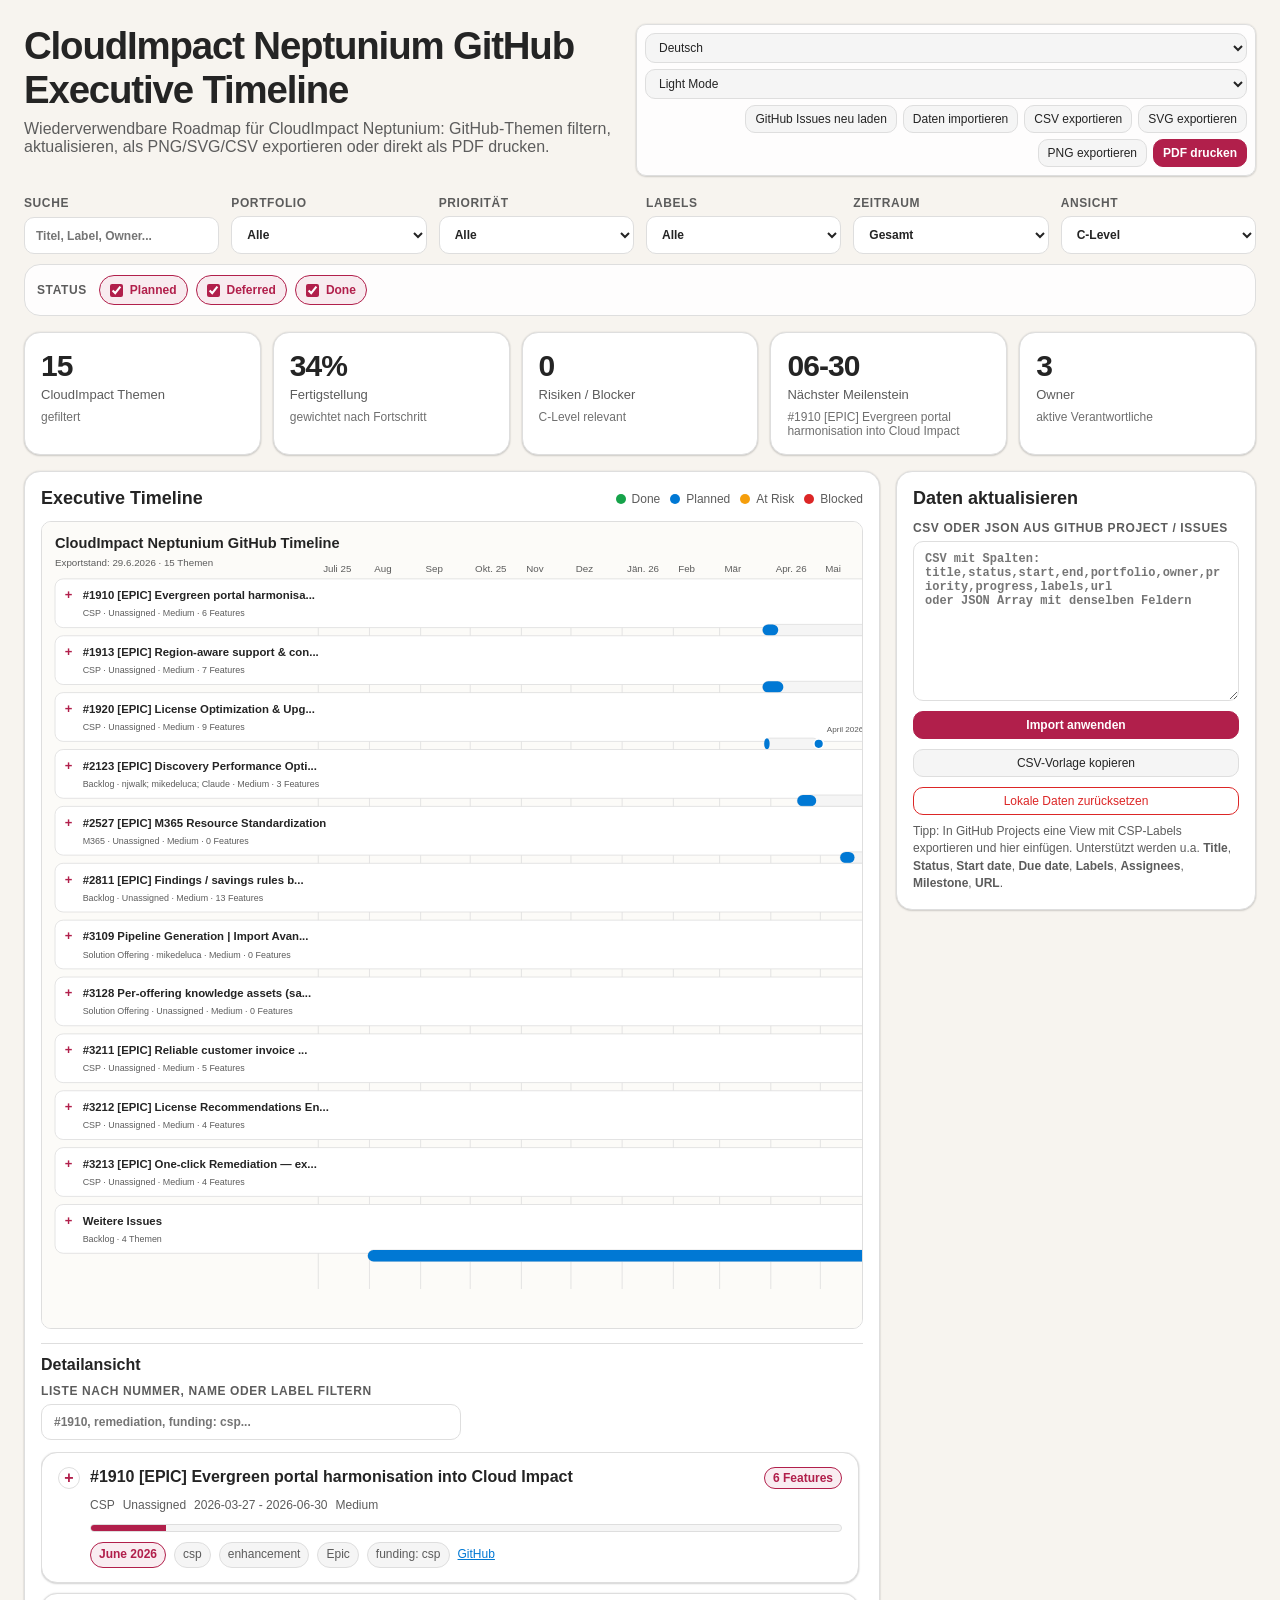
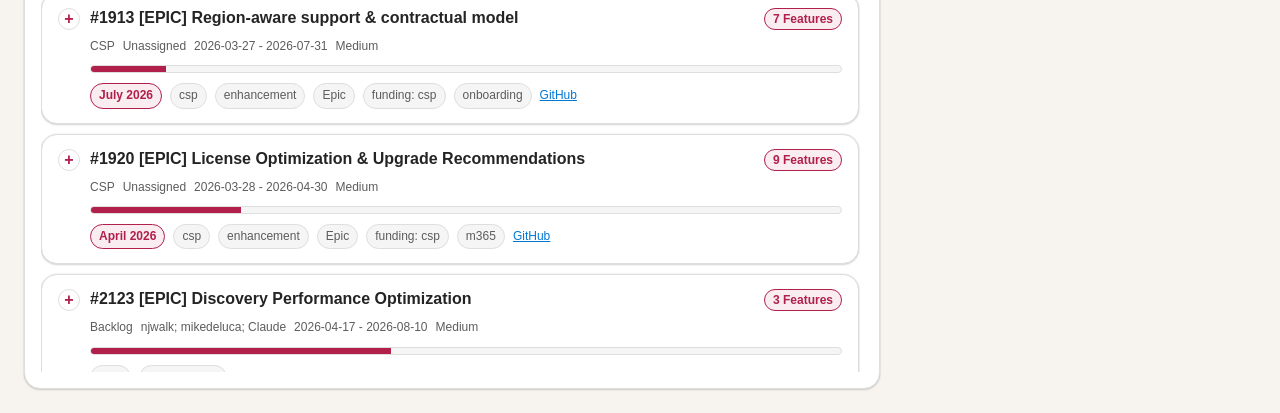
==== cloudimpact-timeline/index.html @ 5efa84ac "Publish CloudImpact timeline page Co-authored-by: Copilot <223556219+Copilot@users.noreply.github.co" ====
<!doctype html>
<html lang="de">
<head>
  <meta charset="utf-8" />
  <meta name="viewport" content="width=device-width, initial-scale=1" />
  <title>CloudImpact Neptunium GitHub Executive Timeline</title>
  <link rel="icon" href="data:," />
  <script>
    (() => {
      const param = new URLSearchParams(window.location.search).get("scoutTheme");
      const stored = localStorage.getItem("cloudimpactneptunium-github-executive-timeline-theme");
      const theme =
        param || stored || (window.matchMedia("(prefers-color-scheme: dark)").matches ? "dark" : "light");
      document.documentElement.setAttribute("data-theme", theme);
    })();
  </script>
  <style>
    :root {
      color-scheme: light;
      --cp-bg: #f7f4ef;
      --cp-bg-elevated: #fcfbf8;
      --cp-surface: #ffffff;
      --cp-surface-soft: #f5f5f5;
      --cp-border: #dedede;
      --cp-border-strong: #919191;
      --cp-text: #242424;
      --cp-text-muted: #5c5c5c;
      --cp-text-soft: #6f6f6f;
      --cp-accent: #b11f4b;
      --cp-accent-hover: #9a1a41;
      --cp-accent-soft: rgba(177, 31, 75, 0.08);
      --cp-accent-fg: #ffffff;
      --cp-success: #16a34a;
      --cp-danger: #dc2626;
      --cp-warning: #f59e0b;
      --cp-link: #0078d4;
      --cp-shadow: 0 18px 48px rgba(0, 0, 0, 0.12);
      --cp-overlay: rgba(255, 255, 255, 0.8);
      --cp-panel: rgba(255, 255, 255, 0.86);
      --cp-panel-strong: rgba(255, 255, 255, 0.96);
      --cp-sheen: rgba(255, 255, 255, 0.55);
      --cp-highlight: rgba(177, 31, 75, 0.12);
    }
    html[data-theme="dark"] {
      color-scheme: dark;
      --cp-bg: #3d3b3a;
      --cp-bg-elevated: #343231;
      --cp-surface: #292929;
      --cp-surface-soft: #2e2e2e;
      --cp-border: #474747;
      --cp-border-strong: #5f5f5f;
      --cp-text: #dedede;
      --cp-text-muted: #919191;
      --cp-text-soft: #b0b0b0;
      --cp-accent: #fd8ea1;
      --cp-accent-hover: #fb7b91;
      --cp-accent-soft: rgba(253, 142, 161, 0.14);
      --cp-accent-fg: #1a1a1a;
      --cp-success: #4ade80;
      --cp-danger: #f87171;
      --cp-warning: #fbbf24;
      --cp-link: #4da6ff;
      --cp-shadow: 0 18px 48px rgba(0, 0, 0, 0.32);
      --cp-overlay: rgba(41, 41, 41, 0.88);
      --cp-panel: rgba(41, 41, 41, 0.72);
      --cp-panel-strong: rgba(41, 41, 41, 0.96);
      --cp-sheen: rgba(255, 255, 255, 0.04);
      --cp-highlight: rgba(253, 142, 161, 0.12);
    }
    * { box-sizing: border-box; }
    body {
      margin: 0;
      background: var(--cp-bg);
      color: var(--cp-text);
      font-family: "Segoe UI", Aptos, Calibri, -apple-system, BlinkMacSystemFont, sans-serif;
    }
    button, input, select, textarea {
      font: inherit;
      color: var(--cp-text);
    }
    .app {
      max-width: 1440px;
      margin: 0 auto;
      padding: 24px;
    }
    header {
      display: grid;
      grid-template-columns: 1fr auto;
      gap: 16px;
      align-items: start;
      margin-bottom: 20px;
    }
    h1, h2, h3, p { margin-top: 0; }
    h1 {
      margin-bottom: 8px;
      font-size: clamp(28px, 3vw, 44px);
      letter-spacing: -0.03em;
    }
    .subtitle {
      margin: 0;
      color: var(--cp-text-muted);
      font-size: 16px;
      max-width: 920px;
    }
    .toolbar, .panel, .metric, .timeline-card, .drawer {
      background: var(--cp-surface);
      border: 1px solid var(--cp-border);
      border-radius: 16px;
      box-shadow: 0 0 2px rgba(0,0,0,0.12), 0 1px 2px rgba(0,0,0,0.14);
    }
    .toolbar {
      display: flex;
      flex-wrap: wrap;
      gap: 6px;
      max-width: 620px;
      padding: 8px;
      align-self: start;
      justify-content: flex-end;
      background: var(--cp-panel);
      border-radius: 0.625rem;
    }
    .button {
      border: 1px solid var(--cp-border);
      background: var(--cp-surface-soft);
      border-radius: 0.625rem;
      padding: 6px 9px;
      cursor: pointer;
      font-size: 12px;
      transition: border-color .15s ease, background .15s ease, transform .15s ease;
      white-space: nowrap;
    }
    .button:hover {
      border-color: var(--cp-border-strong);
      transform: translateY(-1px);
    }
    .button.primary {
      background: var(--cp-accent);
      border-color: var(--cp-accent);
      color: var(--cp-accent-fg);
      font-weight: 600;
    }
    .button.danger {
      color: var(--cp-danger);
      border-color: var(--cp-danger);
      background: var(--cp-surface);
    }
    .filters {
      display: grid;
      grid-template-columns: repeat(6, minmax(140px, 1fr));
      gap: 12px;
      margin-bottom: 10px;
    }
    label {
      display: grid;
      gap: 6px;
      color: var(--cp-text-muted);
      font-size: 12px;
      font-weight: 600;
      text-transform: uppercase;
      letter-spacing: .05em;
    }
    input, select, textarea {
      width: 100%;
      border: 1px solid var(--cp-border);
      background: var(--cp-surface);
      border-radius: 0.625rem;
      padding: 10px 11px;
      outline: none;
    }
    input:focus, select:focus, textarea:focus {
      border-color: var(--cp-accent);
      box-shadow: 0 0 0 3px var(--cp-accent-soft);
    }
    .status-strip {
      display: flex;
      align-items: center;
      gap: 12px;
      margin-bottom: 16px;
      border: 1px solid var(--cp-border);
      background: var(--cp-panel);
      border-radius: 16px;
      padding: 10px 12px;
    }
    .status-strip .strip-title {
      color: var(--cp-text-muted);
      font-size: 12px;
      font-weight: 700;
      letter-spacing: .05em;
      text-transform: uppercase;
      white-space: nowrap;
    }
    .multi-check {
      display: flex;
      flex-wrap: wrap;
      gap: 8px;
      align-items: center;
      min-width: 0;
    }
    .multi-check label {
      display: inline-flex;
      align-items: center;
      gap: 7px;
      margin: 0;
      padding: 7px 10px;
      border: 1px solid var(--cp-border);
      border-radius: 999px;
      background: var(--cp-surface-soft);
      color: var(--cp-text);
      font-size: 12px;
      font-weight: 700;
      letter-spacing: 0;
      text-transform: none;
      cursor: pointer;
      transition: border-color 140ms ease, background 140ms ease, color 140ms ease;
    }
    .multi-check input {
      width: auto;
      margin: 0;
      accent-color: var(--cp-accent);
    }
    .multi-check label:has(input:checked) {
      border-color: var(--cp-accent);
      background: var(--cp-accent-soft);
      color: var(--cp-accent);
    }
    .metrics {
      display: grid;
      grid-template-columns: repeat(5, 1fr);
      gap: 12px;
      margin-bottom: 16px;
    }
    .metric {
      padding: 16px;
    }
    .metric .value {
      font-size: 30px;
      font-weight: 700;
      letter-spacing: -0.03em;
    }
    .metric .label {
      color: var(--cp-text-muted);
      font-size: 13px;
      margin-top: 4px;
    }
    .metric .hint {
      color: var(--cp-text-soft);
      font-size: 12px;
      margin-top: 8px;
    }
    .content {
      display: grid;
      grid-template-columns: minmax(0, 1fr) 360px;
      gap: 16px;
      align-items: start;
    }
    .panel {
      padding: 16px;
      overflow: hidden;
    }
    .panel-title {
      display: flex;
      align-items: center;
      justify-content: space-between;
      gap: 12px;
      margin-bottom: 12px;
    }
    .panel-title h2 {
      margin: 0;
      font-size: 18px;
    }
    .legend {
      display: flex;
      flex-wrap: wrap;
      gap: 10px;
      color: var(--cp-text-muted);
      font-size: 12px;
    }
    .legend-item {
      display: inline-flex;
      align-items: center;
      gap: 6px;
    }
    .dot {
      width: 10px;
      height: 10px;
      border-radius: 999px;
      background: var(--cp-accent);
    }
    .dot.done { background: var(--cp-success); }
    .dot.risk { background: var(--cp-warning); }
    .dot.blocked { background: var(--cp-danger); }
    .dot.planned { background: var(--cp-link); }
    .timeline-wrap {
      overflow: auto;
      border: 1px solid var(--cp-border);
      border-radius: 0.625rem;
      background: var(--cp-bg-elevated);
    }
    svg {
      display: block;
      min-width: 1040px;
      width: 100%;
      height: auto;
    }
    .list {
      display: grid;
      gap: 10px;
      margin-top: 12px;
      max-height: 520px;
      overflow: auto;
      padding-right: 4px;
    }
    .detail-tools {
      display: grid;
      gap: 10px;
      margin: 14px 0 10px;
      padding-top: 12px;
      border-top: 1px solid var(--cp-border);
    }
    .detail-tools h3 {
      margin: 0;
      font-size: 16px;
    }
    .detail-filter {
      display: grid;
      gap: 6px;
      max-width: 420px;
    }
    .detail-filter span {
      color: var(--cp-text-muted);
      font-size: 12px;
      font-weight: 700;
    }
    .detail-filter input {
      width: 100%;
      border: 1px solid var(--cp-border);
      border-radius: 0.625rem;
      background: var(--cp-surface);
      padding: 10px 12px;
      outline: none;
    }
    .detail-filter input:focus {
      border-color: var(--cp-accent);
      box-shadow: 0 0 0 3px var(--cp-accent-soft);
    }
    .timeline-card {
      padding: 14px 16px;
      display: grid;
      gap: 10px;
    }
    .timeline-card.child-card {
      margin-left: 28px;
      border-left: 3px solid var(--cp-accent);
    }
    .epic-group {
      border: 1px solid var(--cp-border);
      border-radius: 16px;
      background: var(--cp-surface);
      box-shadow: 0 0 2px rgba(0,0,0,0.12), 0 1px 2px rgba(0,0,0,0.14);
      overflow: hidden;
    }
    .epic-group summary {
      cursor: pointer;
      display: grid;
      grid-template-columns: 24px minmax(0, 1fr);
      column-gap: 8px;
      row-gap: 8px;
      align-items: start;
      list-style: none;
      padding: 14px 16px;
    }
    .epic-group summary > * {
      grid-column: 2;
    }
    .epic-group summary::-webkit-details-marker {
      display: none;
    }
    .epic-group summary::before {
      content: "+";
      display: inline-flex;
      width: 20px;
      height: 20px;
      align-items: center;
      justify-content: center;
      grid-column: 1;
      grid-row: 1;
      margin: 0;
      border: 1px solid var(--cp-border);
      border-radius: 999px;
      color: var(--cp-accent);
      font-weight: 700;
      transition: transform 160ms ease;
    }
    .epic-group[open] summary::before {
      content: "-";
    }
    .epic-children {
      display: grid;
      gap: 8px;
      padding: 0 12px 12px;
    }
    .epic-group:not([open]) .epic-children {
      display: none;
    }
    .section-label {
      color: var(--cp-text-muted);
      font-size: 12px;
      font-weight: 700;
      margin: 8px 0 0;
      text-transform: uppercase;
      letter-spacing: 0.04em;
    }
    .card-top {
      display: flex;
      gap: 8px;
      align-items: start;
      justify-content: space-between;
    }
    .card-title {
      font-weight: 700;
      line-height: 1.25;
    }
    .card-meta {
      color: var(--cp-text-muted);
      font-size: 12px;
      display: flex;
      flex-wrap: wrap;
      gap: 6px 8px;
      align-items: center;
      line-height: 1.45;
    }
    .badge {
      display: inline-flex;
      align-items: center;
      gap: 6px;
      border: 1px solid var(--cp-border);
      background: var(--cp-surface-soft);
      border-radius: 999px;
      padding: 3px 8px;
      font-size: 12px;
      white-space: nowrap;
    }
    .badge.executive {
      background: var(--cp-accent-soft);
      border-color: var(--cp-accent);
      color: var(--cp-accent);
      font-weight: 700;
    }
    .badge.risk { color: var(--cp-warning); border-color: var(--cp-warning); }
    .badge.blocked { color: var(--cp-danger); border-color: var(--cp-danger); }
    .progress {
      height: 8px;
      border-radius: 999px;
      background: var(--cp-surface-soft);
      border: 1px solid var(--cp-border);
      overflow: hidden;
      margin: 2px 0;
    }
    .progress span {
      display: block;
      height: 100%;
      background: var(--cp-accent);
    }
    .drawer {
      padding: 16px;
      position: sticky;
      top: 16px;
    }
    .drawer h2 {
      font-size: 18px;
      margin-bottom: 12px;
    }
    .drawer-grid {
      display: grid;
      gap: 10px;
    }
    textarea {
      min-height: 160px;
      resize: vertical;
      font-family: Consolas, "Courier New", Courier, monospace;
      font-size: 12px;
      text-transform: none;
      letter-spacing: 0;
      color: var(--cp-text);
    }
    .help {
      color: var(--cp-text-muted);
      font-size: 12px;
      line-height: 1.45;
      margin: 8px 0 0;
    }
    .toast {
      position: fixed;
      right: 24px;
      bottom: 24px;
      background: var(--cp-panel-strong);
      border: 1px solid var(--cp-border);
      color: var(--cp-text);
      border-radius: 0.625rem;
      padding: 12px 14px;
      box-shadow: var(--cp-shadow);
      opacity: 0;
      transform: translateY(10px);
      pointer-events: none;
      transition: opacity .2s ease, transform .2s ease;
      z-index: 10;
    }
    .toast.show {
      opacity: 1;
      transform: translateY(0);
    }
    .hidden { display: none !important; }
    a { color: var(--cp-link); }
    @media (max-width: 1100px) {
      header, .content { grid-template-columns: 1fr; }
      .filters, .metrics { grid-template-columns: repeat(2, 1fr); }
      .status-strip { align-items: flex-start; flex-direction: column; }
      .drawer { position: static; }
    }
    @media print {
      body { background: var(--cp-surface); }
      .toolbar, .filters, .status-strip, .drawer, .list, .help, .toast { display: none !important; }
      .app { max-width: none; padding: 0; }
      .content { display: block; }
      .panel { border: 0; box-shadow: none; padding: 0; }
      .timeline-wrap { border: 0; overflow: visible; }
      svg { min-width: 0; }
    }
  </style>
</head>
<body>
  <main class="app">
    <header>
      <div>
        <h1>CloudImpact Neptunium GitHub Executive Timeline</h1>
        <p class="subtitle" data-i18n="subtitle">Wiederverwendbare Roadmap für alle CSP-relevanten GitHub-Themen: filtern, aktualisieren, als PNG/SVG/CSV exportieren oder direkt als PDF drucken.</p>
      </div>
      <div class="toolbar">
        <select class="button" id="language" aria-label="Language">
          <option value="de">Deutsch</option>
          <option value="en">English</option>
          <option value="fr">Français</option>
        </select>
        <select class="button" id="themeMode" aria-label="Theme">
          <option value="light" data-i18n="themeLight">Light mode</option>
          <option value="dark" data-i18n="themeDark">Dark mode</option>
        </select>
        <button class="button" id="demoBtn" data-i18n="loadDemo">Demo-Daten laden</button>
        <button class="button" id="importBtn" data-i18n="importData">Daten importieren</button>
        <button class="button" id="csvBtn" data-i18n="exportCsv">CSV exportieren</button>
        <button class="button" id="svgBtn" data-i18n="exportSvg">SVG exportieren</button>
        <button class="button" id="pngBtn" data-i18n="exportPng">PNG exportieren</button>
        <button class="button primary" id="printBtn" data-i18n="printPdf">PDF drucken</button>
      </div>
    </header>

    <section class="filters" aria-label="Filter">
      <label><span data-i18n="search">Suche</span>
        <input id="search" placeholder="Titel, Label, Owner..." data-i18n-placeholder="searchPlaceholder" />
      </label>
      <label><span data-i18n="portfolio">Portfolio</span>
        <select id="portfolio"></select>
      </label>
      <label><span data-i18n="priority">Priorität</span>
        <select id="priority"></select>
      </label>
      <label><span data-i18n="labels">Labels</span>
        <select id="labels"></select>
      </label>
      <label><span data-i18n="timeframe">Zeitraum</span>
        <select id="range">
          <option value="all" selected data-i18n="rangeAll">Gesamt</option>
          <option value="90" data-i18n="range90">Nächste 90 Tage</option>
          <option value="180" data-i18n="range180">Nächste 180 Tage</option>
          <option value="365" data-i18n="range365">Nächste 12 Monate</option>
        </select>
      </label>
      <label><span data-i18n="view">Ansicht</span>
        <select id="viewMode">
          <option value="executive" selected data-i18n="viewExecutive">C-Level</option>
          <option value="delivery">Delivery Detail</option>
        </select>
      </label>
    </section>
    <section class="status-strip" aria-label="Status">
      <div class="strip-title" data-i18n="status">Status</div>
      <div class="multi-check" id="statusOptions" aria-label="Status"></div>
    </section>

    <section class="metrics" aria-label="Kennzahlen">
      <div class="metric"><div class="value" id="mTotal">0</div><div class="label" data-i18n="metricTopics">CSP Themen</div><div class="hint" data-i18n="metricFiltered">gefiltert</div></div>
      <div class="metric"><div class="value" id="mDone">0%</div><div class="label" data-i18n="metricCompletion">Fertigstellung</div><div class="hint" data-i18n="metricWeighted">gewichtet nach Fortschritt</div></div>
      <div class="metric"><div class="value" id="mRisks">0</div><div class="label" data-i18n="metricRisks">Risiken / Blocker</div><div class="hint" data-i18n="metricExecutive">C-Level relevant</div></div>
      <div class="metric"><div class="value" id="mNext">-</div><div class="label" data-i18n="metricNext">Nächster Meilenstein</div><div class="hint" id="mNextHint">kein Datum</div></div>
      <div class="metric"><div class="value" id="mOwners">0</div><div class="label" data-i18n="metricOwners">Owner</div><div class="hint" data-i18n="metricActiveOwners">aktive Verantwortliche</div></div>
    </section>

    <section class="content">
      <div class="panel">
        <div class="panel-title">
          <h2>Executive Timeline</h2>
          <div class="legend">
            <span class="legend-item"><span class="dot done"></span><span data-i18n="legendDone">Done</span></span>
            <span class="legend-item"><span class="dot planned"></span><span data-i18n="legendPlanned">Planned</span></span>
            <span class="legend-item"><span class="dot risk"></span><span data-i18n="legendRisk">At Risk</span></span>
            <span class="legend-item"><span class="dot blocked"></span><span data-i18n="legendBlocked">Blocked</span></span>
          </div>
        </div>
        <div class="timeline-wrap">
          <svg id="timeline" role="img" aria-label="CloudImpact Neptunium GitHub Timeline"></svg>
        </div>
        <div class="detail-tools">
          <h3 data-i18n="detailedView">Detailed view</h3>
          <label class="detail-filter">
            <span data-i18n="listNumberFilter">Filter list by number, name, or label</span>
            <input id="listNumberFilter" placeholder="#1910, remediation, funding: csp..." data-i18n-placeholder="listNumberPlaceholder" />
          </label>
        </div>
        <div class="list" id="cards"></div>
      </div>

      <aside class="drawer">
        <h2 data-i18n="updateData">Daten aktualisieren</h2>
        <div class="drawer-grid">
          <label><span data-i18n="importLabel">CSV oder JSON aus GitHub Project / Issues</span>
            <textarea id="importData" spellcheck="false" placeholder="CSV mit Spalten: title,status,start,end,portfolio,owner,priority,progress,labels,url&#10;oder JSON Array mit denselben Feldern" data-i18n-placeholder="importPlaceholder"></textarea>
          </label>
          <button class="button primary" id="applyImportBtn" data-i18n="applyImport">Import anwenden</button>
          <button class="button" id="copyTemplateBtn" data-i18n="copyTemplate">CSV-Vorlage kopieren</button>
          <button class="button danger" id="resetBtn" data-i18n="resetLocal">Lokale Daten zurücksetzen</button>
        </div>
        <p class="help" data-i18n="importTip">Tipp: In GitHub Projects eine View mit CSP-Labels exportieren und hier einfügen. Unterstützt werden u.a. <strong>Title</strong>, <strong>Status</strong>, <strong>Start date</strong>, <strong>Due date</strong>, <strong>Labels</strong>, <strong>Assignees</strong>, <strong>Milestone</strong>, <strong>URL</strong>.</p>
      </aside>
    </section>
  </main>
  <div class="toast" id="toast"></div>

  <script>
    const storageKey = "cloudimpactneptunium-github-executive-timeline-v6";
    const languageKey = "cloudimpactneptunium-github-executive-timeline-language";
    const themeKey = "cloudimpactneptunium-github-executive-timeline-theme";
    const today = new Date("2026-06-30T00:00:00+02:00");
    const repoLabels = [
      { name: "App Feedback", color: "ededed", description: "" },
      { name: "bug", color: "d73a4a", description: "Something isn't working" },
      { name: "critical", color: "B60205", description: "Critical issues that block functionality" },
      { name: "csp", color: "0E8A16", description: "Cloud Solution Provider specific issues or features" },
      { name: "deferred", color: "C5DEF5", description: "Work intentionally postponed to a later milestone" },
      { name: "dependencies", color: "0366d6", description: "Pull requests that update a dependency file" },
      { name: "documentation", color: "0075ca", description: "Improvements or additions to documentation" },
      { name: "enhancement", color: "ededed", description: "" },
      { name: "Epic", color: "5319E7", description: "Large tracking issue spanning multiple sub-issues" },
      { name: "funding: core", color: "0052CC", description: "Funding bucket: Core platform engineering" },
      { name: "funding: csp", color: "D93F0B", description: "Funding bucket: CSP (Partner Center, onboarding, M365 licensing)" },
      { name: "funding: customer", color: "C2185B", description: "Funding bucket: Customer (paid Cloud Impact SKU work, e.g. savings rules)" },
      { name: "funding: evolve-ai", color: "006B75", description: "Funding bucket: Evolve AI (Ava, AI agents)" },
      { name: "funding: multi-cloud", color: "FBCA04", description: "Funding bucket: Multi-cloud (AWS/GCP)" },
      { name: "funding: solution-offering", color: "5319E7", description: "Funding bucket: Solution Offering (service offerings, Evergreen)" },
      { name: "javascript", color: "168700", description: "Pull requests that update javascript code" },
      { name: "m365", color: "0052CC", description: "Microsoft 365 related issues and rules" },
      { name: "needs-triage", color: "ededed", description: "" },
      { name: "offering", color: "5319E7", description: "Service offering catalog (service_offerings)" },
      { name: "onboarding", color: "1D76DB", description: "Customer onboarding flow (onboarding refactor)" },
      { name: "python", color: "2b67c6", description: "Pull requests that update python code" },
      { name: "Quickstart", color: "ccc887", description: "" },
      { name: "rule", color: "0E8A16", description: "Findings and savings rules" },
      { name: "Security", color: "B60205", description: "Security vulnerabilities, CVEs, and hardening work" }
    ];
    const repoLabelNames = repoLabels.map(label => label.name);
    const repoLabelSet = new Set(repoLabelNames.map(label => label.toLowerCase()));
    const demoItems = [
    {
        "number":  3256,
        "title":  "#3256 [i18n] Extract onboarding + agreement-gate + connect chrome (this-branch pre-merge subset)",
        "status":  "Planned",
        "start":  "2026-06-27",
        "end":  "2026-08-11",
        "portfolio":  "Backlog",
        "owner":  "Unassigned",
        "priority":  "Medium",
        "progress":  10,
        "labels":  "",
        "url":  "https://github.com/ava-innersource/cloudimpactneptunium/issues/3256",
        "milestone":  "",
        "parentEpics":  {

                        }
    },
    {
        "number":  3255,
        "title":  "#3255 Pre-merge security review: compliance-archive read path + consent/token subsystem",
        "status":  "Planned",
        "start":  "2026-06-27",
        "end":  "2026-08-11",
        "portfolio":  "Backlog",
        "owner":  "Unassigned",
        "priority":  "Medium",
        "progress":  10,
        "labels":  "",
        "url":  "https://github.com/ava-innersource/cloudimpactneptunium/issues/3255",
        "milestone":  "",
        "parentEpics":  {

                        }
    },
    {
        "number":  3254,
        "title":  "#3254 Marketo: create MSA company fields + fix enrichment company-matching (§7.9)",
        "status":  "Done",
        "start":  "2026-06-27",
        "end":  "2026-06-29",
        "portfolio":  "Backlog",
        "owner":  "Unassigned",
        "priority":  "Medium",
        "progress":  100,
        "labels":  "",
        "url":  "https://github.com/ava-innersource/cloudimpactneptunium/issues/3254",
        "milestone":  "",
        "parentEpics":  {

                        }
    },
    {
        "number":  3253,
        "title":  "#3253 Provision the production compliance-archive storage (per-country-group accounts + read MI)",
        "status":  "Planned",
        "start":  "2026-06-27",
        "end":  "2026-08-13",
        "portfolio":  "Backlog",
        "owner":  "Unassigned",
        "priority":  "Medium",
        "progress":  10,
        "labels":  "",
        "url":  "https://github.com/ava-innersource/cloudimpactneptunium/issues/3253",
        "milestone":  "",
        "parentEpics":  {

                        }
    },
    {
        "number":  3252,
        "title":  "#3252 [FEATURE] Monitoring and Configuring Kubernetes Discovery Pods",
        "status":  "Planned",
        "start":  "2026-06-27",
        "end":  "2026-08-11",
        "portfolio":  "Backlog",
        "owner":  "Unassigned",
        "priority":  "Medium",
        "progress":  10,
        "labels":  "needs-triage; enhancement",
        "url":  "https://github.com/ava-innersource/cloudimpactneptunium/issues/3252",
        "milestone":  "",
        "parentEpics":  {

                        }
    },
    {
        "number":  3250,
        "title":  "#3250 Pipeline Generation | Validation \u0026 Clean Up",
        "status":  "Planned",
        "start":  "2026-06-26",
        "end":  "2026-06-27",
        "portfolio":  "CSP",
        "owner":  "mikedeluca",
        "priority":  "Medium",
        "progress":  10,
        "labels":  "offering; funding: csp",
        "url":  "https://github.com/ava-innersource/cloudimpactneptunium/issues/3250",
        "milestone":  "Offer Integration",
        "parentEpics":  {

                        }
    },
    {
        "number":  3249,
        "title":  "#3249 Business Rules for Data \u0026 AI",
        "status":  "Planned",
        "start":  "2026-06-26",
        "end":  "2026-08-10",
        "portfolio":  "Backlog",
        "owner":  "mikedeluca",
        "priority":  "Medium",
        "progress":  10,
        "labels":  "",
        "url":  "https://github.com/ava-innersource/cloudimpactneptunium/issues/3249",
        "milestone":  "",
        "parentEpics":  {

                        }
    },
    {
        "number":  3248,
        "title":  "#3248 Business Rules for Azure Discovery",
        "status":  "Planned",
        "start":  "2026-06-26",
        "end":  "2026-08-10",
        "portfolio":  "Backlog",
        "owner":  "mikedeluca",
        "priority":  "Medium",
        "progress":  10,
        "labels":  "",
        "url":  "https://github.com/ava-innersource/cloudimpactneptunium/issues/3248",
        "milestone":  "",
        "parentEpics":  {

                        }
    },
    {
        "number":  3247,
        "title":  "#3247 Business Rules for MW Discovery",
        "status":  "Planned",
        "start":  "2026-06-26",
        "end":  "2026-08-10",
        "portfolio":  "Backlog",
        "owner":  "mikedeluca",
        "priority":  "Medium",
        "progress":  10,
        "labels":  "",
        "url":  "https://github.com/ava-innersource/cloudimpactneptunium/issues/3247",
        "milestone":  "",
        "parentEpics":  {

                        }
    },
    {
        "number":  3246,
        "title":  "#3246 Business Rules for Security",
        "status":  "Planned",
        "start":  "2026-06-26",
        "end":  "2026-08-10",
        "portfolio":  "Backlog",
        "owner":  "mikedeluca",
        "priority":  "Medium",
        "progress":  10,
        "labels":  "",
        "url":  "https://github.com/ava-innersource/cloudimpactneptunium/issues/3246",
        "milestone":  "",
        "parentEpics":  {

                        }
    },
    {
        "number":  3245,
        "title":  "#3245 Pipeline Generation |  Business Rules",
        "status":  "Planned",
        "start":  "2026-06-26",
        "end":  "2026-06-27",
        "portfolio":  "Solution Offering",
        "owner":  "mikedeluca",
        "priority":  "Medium",
        "progress":  10,
        "labels":  "onboarding; offering; funding: solution-offering",
        "url":  "https://github.com/ava-innersource/cloudimpactneptunium/issues/3245",
        "milestone":  "Offer Integration",
        "parentEpics":  {

                        }
    },
    {
        "number":  3243,
        "title":  "#3243 Import Data \u0026 AI",
        "status":  "Planned",
        "start":  "2026-06-26",
        "end":  "2026-08-10",
        "portfolio":  "Backlog",
        "owner":  "mikedeluca",
        "priority":  "Medium",
        "progress":  10,
        "labels":  "",
        "url":  "https://github.com/ava-innersource/cloudimpactneptunium/issues/3243",
        "milestone":  "",
        "parentEpics":  {

                        }
    },
    {
        "number":  3242,
        "title":  "#3242 Import Azure Discovery",
        "status":  "Done",
        "start":  "2026-06-26",
        "end":  "2026-06-26",
        "portfolio":  "Backlog",
        "owner":  "Unassigned",
        "priority":  "Medium",
        "progress":  100,
        "labels":  "",
        "url":  "https://github.com/ava-innersource/cloudimpactneptunium/issues/3242",
        "milestone":  "",
        "parentEpics":  {

                        }
    },
    {
        "number":  3241,
        "title":  "#3241 Import MW Discovery",
        "status":  "Done",
        "start":  "2026-06-26",
        "end":  "2026-06-26",
        "portfolio":  "Backlog",
        "owner":  "Unassigned",
        "priority":  "Medium",
        "progress":  100,
        "labels":  "",
        "url":  "https://github.com/ava-innersource/cloudimpactneptunium/issues/3241",
        "milestone":  "",
        "parentEpics":  {

                        }
    },
    {
        "number":  3240,
        "title":  "#3240 Import Security Offering",
        "status":  "Done",
        "start":  "2026-06-26",
        "end":  "2026-06-26",
        "portfolio":  "Backlog",
        "owner":  "Unassigned",
        "priority":  "Medium",
        "progress":  100,
        "labels":  "",
        "url":  "https://github.com/ava-innersource/cloudimpactneptunium/issues/3240",
        "milestone":  "",
        "parentEpics":  {

                        }
    },
    {
        "number":  3239,
        "title":  "#3239 [BUG] Thales discovery never completes: processMonthlyCosts OOMs, runs twice (orphaned activity), 6h timeout → no results — short-term mitigations",
        "status":  "Planned",
        "start":  "2026-06-26",
        "end":  "2026-08-10",
        "portfolio":  "Backlog",
        "owner":  "Unassigned",
        "priority":  "High",
        "progress":  10,
        "labels":  "bug; funding: core",
        "url":  "https://github.com/ava-innersource/cloudimpactneptunium/issues/3239",
        "milestone":  "",
        "parentEpics":  {

                        }
    },
    {
        "number":  3238,
        "title":  "#3238 Pre-login cookie consent: reuse Avanade\u0027s existing consent, only prompt if absent",
        "status":  "Planned",
        "start":  "2026-06-26",
        "end":  "2026-08-10",
        "portfolio":  "Backlog",
        "owner":  "Unassigned",
        "priority":  "Medium",
        "progress":  10,
        "labels":  "enhancement",
        "url":  "https://github.com/ava-innersource/cloudimpactneptunium/issues/3238",
        "milestone":  "",
        "parentEpics":  {

                        }
    },
    {
        "number":  3237,
        "title":  "#3237 Google connect: get the OAuth app Google-verified (customers hit \"Google hasn\u0027t verified this app\")",
        "status":  "Planned",
        "start":  "2026-06-26",
        "end":  "2026-08-10",
        "portfolio":  "Backlog",
        "owner":  "Unassigned",
        "priority":  "High",
        "progress":  10,
        "labels":  "bug",
        "url":  "https://github.com/ava-innersource/cloudimpactneptunium/issues/3237",
        "milestone":  "",
        "parentEpics":  {

                        }
    },
    {
        "number":  3236,
        "title":  "#3236 [BUG] downloadObject swallows all blob-download errors → silent $0 monthly costs, no telemetry",
        "status":  "Planned",
        "start":  "2026-06-26",
        "end":  "2026-08-10",
        "portfolio":  "Backlog",
        "owner":  "Unassigned",
        "priority":  "High",
        "progress":  10,
        "labels":  "bug; funding: core",
        "url":  "https://github.com/ava-innersource/cloudimpactneptunium/issues/3236",
        "milestone":  "",
        "parentEpics":  {

                        }
    },
    {
        "number":  3235,
        "title":  "#3235 Stabilization: move remaining all-orgs system workflows off the web pod (web-triggers-never-computes)",
        "status":  "Planned",
        "start":  "2026-06-26",
        "end":  "2026-08-10",
        "portfolio":  "Backlog",
        "owner":  "Unassigned",
        "priority":  "Medium",
        "progress":  10,
        "labels":  "enhancement",
        "url":  "https://github.com/ava-innersource/cloudimpactneptunium/issues/3235",
        "milestone":  "",
        "parentEpics":  {

                        }
    },
    {
        "number":  3234,
        "title":  "#3234 Rotate App Reg secret",
        "status":  "Planned",
        "start":  "2026-06-26",
        "end":  "2026-08-10",
        "portfolio":  "Backlog",
        "owner":  "mikedeluca",
        "priority":  "Medium",
        "progress":  10,
        "labels":  "",
        "url":  "https://github.com/ava-innersource/cloudimpactneptunium/issues/3234",
        "milestone":  "",
        "parentEpics":  {

                        }
    },
    {
        "number":  3225,
        "title":  "#3225 [FEATURE] Remediate button: confirmation, states \u0026 rollback",
        "status":  "Planned",
        "start":  "2026-06-25",
        "end":  "2026-08-09",
        "portfolio":  "CSP",
        "owner":  "Unassigned",
        "priority":  "Medium",
        "progress":  10,
        "labels":  "csp; m365; needs-triage; enhancement; funding: csp",
        "url":  "https://github.com/ava-innersource/cloudimpactneptunium/issues/3225",
        "milestone":  "",
        "parentEpics":  3213
    },
    {
        "number":  3224,
        "title":  "#3224 [FEATURE] One-click remediation execution engine (M365)",
        "status":  "Planned",
        "start":  "2026-06-25",
        "end":  "2026-08-09",
        "portfolio":  "CSP",
        "owner":  "Unassigned",
        "priority":  "Medium",
        "progress":  10,
        "labels":  "csp; m365; needs-triage; enhancement; funding: csp",
        "url":  "https://github.com/ava-innersource/cloudimpactneptunium/issues/3224",
        "milestone":  "",
        "parentEpics":  3213
    },
    {
        "number":  3223,
        "title":  "#3223 [FEATURE] Tenant write-consent for license changes, in onboarding",
        "status":  "Planned",
        "start":  "2026-06-25",
        "end":  "2026-08-09",
        "portfolio":  "CSP",
        "owner":  "Unassigned",
        "priority":  "Medium",
        "progress":  10,
        "labels":  "csp; m365; needs-triage; enhancement; funding: csp",
        "url":  "https://github.com/ava-innersource/cloudimpactneptunium/issues/3223",
        "milestone":  "",
        "parentEpics":  3213
    },
    {
        "number":  3222,
        "title":  "#3222 [FEATURE] License tier recommendations — upgrade (consolidation + funding) and downgrade (underutilization)",
        "status":  "Planned",
        "start":  "2026-06-25",
        "end":  "2026-08-13",
        "portfolio":  "CSP",
        "owner":  "Unassigned",
        "priority":  "Medium",
        "progress":  10,
        "labels":  "csp; m365; needs-triage; enhancement; funding: csp",
        "url":  "https://github.com/ava-innersource/cloudimpactneptunium/issues/3222",
        "milestone":  "",
        "parentEpics":  3212
    },
    {
        "number":  3221,
        "title":  "#3221 [FEATURE] Validated license savings coupled to a concrete remediation",
        "status":  "Planned",
        "start":  "2026-06-25",
        "end":  "2026-08-09",
        "portfolio":  "CSP",
        "owner":  "Unassigned",
        "priority":  "Medium",
        "progress":  10,
        "labels":  "csp; m365; needs-triage; enhancement; funding: csp",
        "url":  "https://github.com/ava-innersource/cloudimpactneptunium/issues/3221",
        "milestone":  "",
        "parentEpics":  3212
    },
    {
        "number":  3220,
        "title":  "#3220 [FEATURE] License savings shown at the customer\u0027s price, gated by data readiness",
        "status":  "Planned",
        "start":  "2026-06-25",
        "end":  "2026-08-13",
        "portfolio":  "CSP",
        "owner":  "Unassigned",
        "priority":  "Medium",
        "progress":  10,
        "labels":  "csp; m365; needs-triage; enhancement; funding: csp",
        "url":  "https://github.com/ava-innersource/cloudimpactneptunium/issues/3220",
        "milestone":  "",
        "parentEpics":  3212
    },
    {
        "number":  3219,
        "title":  "#3219 [FEATURE] Invoice download status — Voided badge",
        "status":  "Done",
        "start":  "2026-06-25",
        "end":  "2026-06-25",
        "portfolio":  "CSP",
        "owner":  "Unassigned",
        "priority":  "Medium",
        "progress":  100,
        "labels":  "csp; needs-triage; enhancement",
        "url":  "https://github.com/ava-innersource/cloudimpactneptunium/issues/3219",
        "milestone":  "",
        "parentEpics":  {

                        }
    },
    {
        "number":  3218,
        "title":  "#3218 [FEATURE] Invoice corrections \u0026 void status (credit notes)",
        "status":  "Planned",
        "start":  "2026-06-25",
        "end":  "2026-08-13",
        "portfolio":  "CSP",
        "owner":  "Unassigned",
        "priority":  "Medium",
        "progress":  10,
        "labels":  "csp; needs-triage; enhancement; funding: csp",
        "url":  "https://github.com/ava-innersource/cloudimpactneptunium/issues/3218",
        "milestone":  "",
        "parentEpics":  3211
    },
    {
        "number":  3217,
        "title":  "#3217 [FEATURE] Automated archival of finalized CSP billing periods",
        "status":  "Planned",
        "start":  "2026-06-25",
        "end":  "2026-08-13",
        "portfolio":  "CSP",
        "owner":  "Unassigned",
        "priority":  "Medium",
        "progress":  10,
        "labels":  "csp; needs-triage; enhancement; funding: csp",
        "url":  "https://github.com/ava-innersource/cloudimpactneptunium/issues/3217",
        "milestone":  "",
        "parentEpics":  3211
    },
    {
        "number":  3216,
        "title":  "#3216 [FEATURE] Invoice schema \u0026 data-model foundation (jurisdiction, retention, D365)",
        "status":  "Done",
        "start":  "2026-06-25",
        "end":  "2026-06-25",
        "portfolio":  "CSP",
        "owner":  "Unassigned",
        "priority":  "Medium",
        "progress":  100,
        "labels":  "csp; needs-triage; enhancement",
        "url":  "https://github.com/ava-innersource/cloudimpactneptunium/issues/3216",
        "milestone":  "",
        "parentEpics":  {

                        }
    },
    {
        "number":  3215,
        "title":  "#3215 [FEATURE] CSP invoice: show the customer\u0027s real invoice figure (customer-price overlay)",
        "status":  "Planned",
        "start":  "2026-06-25",
        "end":  "2026-08-13",
        "portfolio":  "CSP",
        "owner":  "Unassigned",
        "priority":  "Medium",
        "progress":  10,
        "labels":  "csp; needs-triage; enhancement; funding: csp",
        "url":  "https://github.com/ava-innersource/cloudimpactneptunium/issues/3215",
        "milestone":  "",
        "parentEpics":  3211
    },
    {
        "number":  3213,
        "title":  "#3213 [EPIC] One-click Remediation — execute against tenant (M365)",
        "status":  "Planned",
        "start":  "2026-06-25",
        "end":  "2026-08-09",
        "portfolio":  "CSP",
        "owner":  "Unassigned",
        "priority":  "Medium",
        "progress":  10,
        "labels":  "csp; m365; needs-triage; enhancement; Epic",
        "url":  "https://github.com/ava-innersource/cloudimpactneptunium/issues/3213",
        "milestone":  "",
        "parentEpics":  {

                        }
    },
    {
        "number":  3212,
        "title":  "#3212 [EPIC] License Recommendations Engine — quantify + validate (customer-price savings)",
        "status":  "Planned",
        "start":  "2026-06-25",
        "end":  "2026-08-13",
        "portfolio":  "CSP",
        "owner":  "Unassigned",
        "priority":  "Medium",
        "progress":  10,
        "labels":  "csp; m365; needs-triage; enhancement; Epic",
        "url":  "https://github.com/ava-innersource/cloudimpactneptunium/issues/3212",
        "milestone":  "",
        "parentEpics":  {

                        }
    },
    {
        "number":  3211,
        "title":  "#3211 [EPIC] Reliable customer invoice figure (pricing overlay)",
        "status":  "Planned",
        "start":  "2026-06-25",
        "end":  "2026-08-13",
        "portfolio":  "CSP",
        "owner":  "Unassigned",
        "priority":  "Medium",
        "progress":  10,
        "labels":  "csp; needs-triage; enhancement; Epic",
        "url":  "https://github.com/ava-innersource/cloudimpactneptunium/issues/3211",
        "milestone":  "",
        "parentEpics":  {

                        }
    },
    {
        "number":  3203,
        "title":  "#3203 [BUG] Thales Monthly Blobs Incorrectly Calculated for All Months Except May 2026",
        "status":  "Planned",
        "start":  "2026-06-24",
        "end":  "2026-08-08",
        "portfolio":  "Backlog",
        "owner":  "Unassigned",
        "priority":  "High",
        "progress":  10,
        "labels":  "bug; needs-triage; funding: core",
        "url":  "https://github.com/ava-innersource/cloudimpactneptunium/issues/3203",
        "milestone":  "",
        "parentEpics":  {

                        }
    },
    {
        "number":  3191,
        "title":  "#3191 [BUG] Findings table export limited",
        "status":  "Done",
        "start":  "2026-06-23",
        "end":  "2026-06-23",
        "portfolio":  "Backlog",
        "owner":  "GoStags92; Claude",
        "priority":  "High",
        "progress":  100,
        "labels":  "bug; needs-triage",
        "url":  "https://github.com/ava-innersource/cloudimpactneptunium/issues/3191",
        "milestone":  "",
        "parentEpics":  {

                        }
    },
    {
        "number":  3187,
        "title":  "#3187 Partner Center surface — refactor backlog (consolidate files, HTTP layer, N+1 perf) [Tiers 1-3]",
        "status":  "Planned",
        "start":  "2026-06-23",
        "end":  "2026-08-08",
        "portfolio":  "CSP",
        "owner":  "Unassigned",
        "priority":  "Medium",
        "progress":  10,
        "labels":  "funding: csp",
        "url":  "https://github.com/ava-innersource/cloudimpactneptunium/issues/3187",
        "milestone":  "",
        "parentEpics":  {

                        }
    },
    {
        "number":  3180,
        "title":  "#3180 [FEATURE] Term-change notification \u0026 evidence governance (notify + proof, per country)",
        "status":  "Planned",
        "start":  "2026-06-23",
        "end":  "2026-08-08",
        "portfolio":  "CSP",
        "owner":  "Unassigned",
        "priority":  "Medium",
        "progress":  10,
        "labels":  "csp; needs-triage; enhancement; onboarding; funding: csp",
        "url":  "https://github.com/ava-innersource/cloudimpactneptunium/issues/3180",
        "milestone":  "",
        "parentEpics":  1913
    },
    {
        "number":  3179,
        "title":  "#3179 [FEATURE] \"Data location\" — customer-facing read-only view of data + signed-contract residency",
        "status":  "Planned",
        "start":  "2026-06-23",
        "end":  "2026-08-08",
        "portfolio":  "CSP",
        "owner":  "Unassigned",
        "priority":  "Medium",
        "progress":  10,
        "labels":  "csp; needs-triage; enhancement; onboarding; funding: csp",
        "url":  "https://github.com/ava-innersource/cloudimpactneptunium/issues/3179",
        "milestone":  "",
        "parentEpics":  1913
    },
    {
        "number":  3178,
        "title":  "#3178 [FEATURE] \"Support \u0026 SLA\" — customer-facing read-only view of the two SLAs + support commitments",
        "status":  "Planned",
        "start":  "2026-06-23",
        "end":  "2026-08-08",
        "portfolio":  "CSP",
        "owner":  "Unassigned",
        "priority":  "Medium",
        "progress":  10,
        "labels":  "csp; needs-triage; enhancement; onboarding; funding: csp",
        "url":  "https://github.com/ava-innersource/cloudimpactneptunium/issues/3178",
        "milestone":  "",
        "parentEpics":  1913
    },
    {
        "number":  3177,
        "title":  "#3177 [FEATURE] \"Your agreements\" — customer-facing read-only view of accepted agreements (per country)",
        "status":  "Planned",
        "start":  "2026-06-23",
        "end":  "2026-08-08",
        "portfolio":  "CSP",
        "owner":  "Unassigned",
        "priority":  "Medium",
        "progress":  10,
        "labels":  "csp; needs-triage; enhancement; onboarding; funding: csp",
        "url":  "https://github.com/ava-innersource/cloudimpactneptunium/issues/3177",
        "milestone":  "",
        "parentEpics":  1913
    },
    {
        "number":  3175,
        "title":  "#3175 [FEATURE] Move CSP customer price out of Workspace Settings into CSP Admin customer details",
        "status":  "Planned",
        "start":  "2026-06-23",
        "end":  "2026-08-08",
        "portfolio":  "CSP",
        "owner":  "Unassigned",
        "priority":  "Medium",
        "progress":  10,
        "labels":  "funding: csp",
        "url":  "https://github.com/ava-innersource/cloudimpactneptunium/issues/3175",
        "milestone":  "",
        "parentEpics":  {

                        }
    },
    {
        "number":  3174,
        "title":  "#3174 Remove dead legacy tenants/* cluster (old Tenants page)",
        "status":  "Done",
        "start":  "2026-06-23",
        "end":  "2026-06-23",
        "portfolio":  "Backlog",
        "owner":  "Unassigned",
        "priority":  "Medium",
        "progress":  100,
        "labels":  "",
        "url":  "https://github.com/ava-innersource/cloudimpactneptunium/issues/3174",
        "milestone":  "",
        "parentEpics":  {

                        }
    },
    {
        "number":  3173,
        "title":  "#3173 [FEATURE] Refocus Unknown Meter Handling in Neptunium",
        "status":  "Planned",
        "start":  "2026-06-23",
        "end":  "2026-08-08",
        "portfolio":  "Backlog",
        "owner":  "Unassigned",
        "priority":  "Medium",
        "progress":  10,
        "labels":  "needs-triage; enhancement; funding: core",
        "url":  "https://github.com/ava-innersource/cloudimpactneptunium/issues/3173",
        "milestone":  "",
        "parentEpics":  {

                        }
    },
    {
        "number":  3172,
        "title":  "#3172 [FEATURE] System Workflow \"CSP — Stage Usage to Customer Storage\" Enhancements",
        "status":  "Planned",
        "start":  "2026-06-23",
        "end":  "2026-08-08",
        "portfolio":  "CSP",
        "owner":  "Unassigned",
        "priority":  "Medium",
        "progress":  10,
        "labels":  "needs-triage; enhancement; funding: csp",
        "url":  "https://github.com/ava-innersource/cloudimpactneptunium/issues/3172",
        "milestone":  "",
        "parentEpics":  {

                        }
    },
    {
        "number":  3167,
        "title":  "#3167 [BUG] CSP: \"Error adding user\" + pre-added user has no access until deleted and re-added",
        "status":  "Done",
        "start":  "2026-06-19",
        "end":  "2026-06-24",
        "portfolio":  "CSP",
        "owner":  "Unassigned",
        "priority":  "High",
        "progress":  100,
        "labels":  "bug; csp",
        "url":  "https://github.com/ava-innersource/cloudimpactneptunium/issues/3167",
        "milestone":  "",
        "parentEpics":  {

                        }
    },
    {
        "number":  3166,
        "title":  "#3166 [BUG] Non-admin loading CSP Admin loses org context — sidebar goes completely blank",
        "status":  "Done",
        "start":  "2026-06-19",
        "end":  "2026-06-24",
        "portfolio":  "CSP",
        "owner":  "Unassigned",
        "priority":  "High",
        "progress":  100,
        "labels":  "bug; csp",
        "url":  "https://github.com/ava-innersource/cloudimpactneptunium/issues/3166",
        "milestone":  "",
        "parentEpics":  {

                        }
    },
    {
        "number":  3165,
        "title":  "#3165 [FEATURE] Customers managed by both CMS and CSP need inherited access from two workspaces",
        "status":  "Done",
        "start":  "2026-06-19",
        "end":  "2026-06-24",
        "portfolio":  "CSP",
        "owner":  "Unassigned",
        "priority":  "Medium",
        "progress":  100,
        "labels":  "csp; enhancement",
        "url":  "https://github.com/ava-innersource/cloudimpactneptunium/issues/3165",
        "milestone":  "",
        "parentEpics":  {

                        }
    },
    {
        "number":  3164,
        "title":  "#3164 [FEATURE] CSP org linking: choose storage region (default CSP partner tenant region) or provide a customer SAS URI",
        "status":  "Planned",
        "start":  "2026-06-19",
        "end":  "2026-08-08",
        "portfolio":  "CSP",
        "owner":  "Unassigned",
        "priority":  "Medium",
        "progress":  10,
        "labels":  "csp; enhancement; onboarding; funding: csp",
        "url":  "https://github.com/ava-innersource/cloudimpactneptunium/issues/3164",
        "milestone":  "",
        "parentEpics":  {

                        }
    },
    {
        "number":  3163,
        "title":  "#3163 [BUG] CSP: Graph token blocked by customer Conditional Access on service-provider sign-ins (AADSTS50177) — ARM works; not token-scoping/consent",
        "status":  "Planned",
        "start":  "2026-06-19",
        "end":  "2026-08-08",
        "portfolio":  "CSP",
        "owner":  "Unassigned",
        "priority":  "High",
        "progress":  10,
        "labels":  "bug; csp; funding: csp",
        "url":  "https://github.com/ava-innersource/cloudimpactneptunium/issues/3163",
        "milestone":  "",
        "parentEpics":  {

                        }
    },
    {
        "number":  3162,
        "title":  "#3162 [BUG] CSP customer detail: GDAP shows only the most recent relationship, not aggregated",
        "status":  "Done",
        "start":  "2026-06-19",
        "end":  "2026-06-23",
        "portfolio":  "CSP",
        "owner":  "Unassigned",
        "priority":  "High",
        "progress":  100,
        "labels":  "bug; csp",
        "url":  "https://github.com/ava-innersource/cloudimpactneptunium/issues/3162",
        "milestone":  "",
        "parentEpics":  {

                        }
    },
    {
        "number":  3161,
        "title":  "#3161 [BUG] CSP Admin: \"+ Add customer\" throws on MSA check — no org exists or is selected yet",
        "status":  "Planned",
        "start":  "2026-06-19",
        "end":  "2026-08-08",
        "portfolio":  "CSP",
        "owner":  "Unassigned",
        "priority":  "High",
        "progress":  10,
        "labels":  "bug; csp; onboarding; funding: csp",
        "url":  "https://github.com/ava-innersource/cloudimpactneptunium/issues/3161",
        "milestone":  "",
        "parentEpics":  {

                        }
    },
    {
        "number":  3160,
        "title":  "#3160 [FEATURE] CSP Admin: \"Offboard customer\" action that tears down the CSP relationship",
        "status":  "Planned",
        "start":  "2026-06-19",
        "end":  "2026-08-08",
        "portfolio":  "CSP",
        "owner":  "Unassigned",
        "priority":  "Medium",
        "progress":  10,
        "labels":  "csp; enhancement; onboarding; funding: csp",
        "url":  "https://github.com/ava-innersource/cloudimpactneptunium/issues/3160",
        "milestone":  "",
        "parentEpics":  {

                        }
    },
    {
        "number":  3159,
        "title":  "#3159 [FEATURE] CSP Admin: hide/disable offboarded customers from the list, totals, and any linked org",
        "status":  "Done",
        "start":  "2026-06-19",
        "end":  "2026-06-24",
        "portfolio":  "CSP",
        "owner":  "Unassigned",
        "priority":  "Medium",
        "progress":  100,
        "labels":  "csp; enhancement",
        "url":  "https://github.com/ava-innersource/cloudimpactneptunium/issues/3159",
        "milestone":  "",
        "parentEpics":  {

                        }
    },
    {
        "number":  3158,
        "title":  "#3158 [BUG] CSP Admin customer list shows \"Unknown\" sub-label for every customer",
        "status":  "Done",
        "start":  "2026-06-19",
        "end":  "2026-06-23",
        "portfolio":  "CSP",
        "owner":  "Unassigned",
        "priority":  "High",
        "progress":  100,
        "labels":  "bug; csp",
        "url":  "https://github.com/ava-innersource/cloudimpactneptunium/issues/3158",
        "milestone":  "",
        "parentEpics":  {

                        }
    },
    {
        "number":  3157,
        "title":  "#3157 [FEATURE] Add multiple categories to a service offering",
        "status":  "Planned",
        "start":  "2026-06-19",
        "end":  "2026-08-10",
        "portfolio":  "Solution Offering",
        "owner":  "mikedeluca",
        "priority":  "Medium",
        "progress":  10,
        "labels":  "App Feedback; needs-triage; enhancement; offering; funding: solution-offering",
        "url":  "https://github.com/ava-innersource/cloudimpactneptunium/issues/3157",
        "milestone":  "",
        "parentEpics":  {

                        }
    },
    {
        "number":  3155,
        "title":  "#3155 [FEATURE] Graph: differentiate panel experience by SKU tier",
        "status":  "Planned",
        "start":  "2026-06-19",
        "end":  "2026-08-08",
        "portfolio":  "Backlog",
        "owner":  "Unassigned",
        "priority":  "Medium",
        "progress":  10,
        "labels":  "funding: customer",
        "url":  "https://github.com/ava-innersource/cloudimpactneptunium/issues/3155",
        "milestone":  "",
        "parentEpics":  {

                        }
    },
    {
        "number":  3154,
        "title":  "#3154 Data Fields To Be Written to the Raw CSP Billing Cost blobs",
        "status":  "Done",
        "start":  "2026-06-19",
        "end":  "2026-06-19",
        "portfolio":  "Backlog",
        "owner":  "Unassigned",
        "priority":  "Medium",
        "progress":  100,
        "labels":  "",
        "url":  "https://github.com/ava-innersource/cloudimpactneptunium/issues/3154",
        "milestone":  "",
        "parentEpics":  {

                        }
    },
    {
        "number":  3152,
        "title":  "#3152 [FEATURE] Create an option to Search Findings",
        "status":  "Planned",
        "start":  "2026-06-19",
        "end":  "2026-08-08",
        "portfolio":  "Backlog",
        "owner":  "Unassigned",
        "priority":  "Medium",
        "progress":  10,
        "labels":  "needs-triage; enhancement; funding: customer",
        "url":  "https://github.com/ava-innersource/cloudimpactneptunium/issues/3152",
        "milestone":  "",
        "parentEpics":  {

                        }
    },
    {
        "number":  3150,
        "title":  "#3150 [FEATURE] M365 geography comparison by latency + multi-geo cost implication",
        "status":  "Planned",
        "start":  "2026-06-19",
        "end":  "2026-08-08",
        "portfolio":  "Backlog",
        "owner":  "Unassigned",
        "priority":  "Medium",
        "progress":  10,
        "labels":  "needs-triage; enhancement; funding: customer",
        "url":  "https://github.com/ava-innersource/cloudimpactneptunium/issues/3150",
        "milestone":  "",
        "parentEpics":  {

                        }
    },
    {
        "number":  3149,
        "title":  "#3149 [FEATURE] Azure region comparison by cost + (distance-estimated) latency",
        "status":  "Planned",
        "start":  "2026-06-19",
        "end":  "2026-08-08",
        "portfolio":  "Backlog",
        "owner":  "Unassigned",
        "priority":  "Medium",
        "progress":  10,
        "labels":  "needs-triage; enhancement; funding: customer",
        "url":  "https://github.com/ava-innersource/cloudimpactneptunium/issues/3149",
        "milestone":  "",
        "parentEpics":  {

                        }
    },
    {
        "number":  3148,
        "title":  "#3148 [EPIC] Data-location decision support — compare Azure regions / M365 geographies by cost \u0026 latency",
        "status":  "Planned",
        "start":  "2026-06-19",
        "end":  "2026-08-08",
        "portfolio":  "Backlog",
        "owner":  "Unassigned",
        "priority":  "Medium",
        "progress":  10,
        "labels":  "needs-triage; enhancement; funding: customer",
        "url":  "https://github.com/ava-innersource/cloudimpactneptunium/issues/3148",
        "milestone":  "",
        "parentEpics":  {

                        }
    },
    {
        "number":  3147,
        "title":  "#3147 [FEATURE] Visible GDPR/DPA consent step in onboarding (EU/EEA, by billing country)",
        "status":  "Planned",
        "start":  "2026-06-19",
        "end":  "2026-08-08",
        "portfolio":  "CSP",
        "owner":  "mikedeluca",
        "priority":  "Medium",
        "progress":  10,
        "labels":  "needs-triage; enhancement; onboarding; funding: csp",
        "url":  "https://github.com/ava-innersource/cloudimpactneptunium/issues/3147",
        "milestone":  "",
        "parentEpics":  1913
    },
    {
        "number":  3128,
        "title":  "#3128 Per-offering knowledge assets (sample deliverables, learnings, estimates, sales) sourced from SharePoint/Teams",
        "status":  "Planned",
        "start":  "2026-06-17",
        "end":  "2026-08-08",
        "portfolio":  "Solution Offering",
        "owner":  "Unassigned",
        "priority":  "Medium",
        "progress":  10,
        "labels":  "enhancement; Epic; offering; funding: solution-offering",
        "url":  "https://github.com/ava-innersource/cloudimpactneptunium/issues/3128",
        "milestone":  "",
        "parentEpics":  {

                        }
    },
    {
        "number":  3119,
        "title":  "#3119 [FEATURE] Cloud Comparison — capacity \u0026 spec dimensions (eviction rate, constrained regions, cost-per-core)",
        "status":  "Done",
        "start":  "2026-06-17",
        "end":  "2026-06-17",
        "portfolio":  "Backlog",
        "owner":  "Unassigned",
        "priority":  "Medium",
        "progress":  100,
        "labels":  "enhancement",
        "url":  "https://github.com/ava-innersource/cloudimpactneptunium/issues/3119",
        "milestone":  "",
        "parentEpics":  {

                        }
    },
    {
        "number":  3109,
        "title":  "#3109 Pipeline Generation | Import Avanade Microsoft Showcase offerings into service_offerings (Security pilot done → scale to all)",
        "status":  "Planned",
        "start":  "2026-06-17",
        "end":  "2026-06-26",
        "portfolio":  "Solution Offering",
        "owner":  "mikedeluca",
        "priority":  "Medium",
        "progress":  10,
        "labels":  "enhancement; Epic; offering; funding: solution-offering",
        "url":  "https://github.com/ava-innersource/cloudimpactneptunium/issues/3109",
        "milestone":  "Offer Integration",
        "parentEpics":  {

                        }
    },
    {
        "number":  3098,
        "title":  "#3098 [FEATURE] Specs for Saving Org-specific Raw Data Blobs from CSP Partner Center",
        "status":  "Done",
        "start":  "2026-06-17",
        "end":  "2026-06-17",
        "portfolio":  "Backlog",
        "owner":  "mikedeluca",
        "priority":  "Medium",
        "progress":  100,
        "labels":  "needs-triage; enhancement",
        "url":  "https://github.com/ava-innersource/cloudimpactneptunium/issues/3098",
        "milestone":  "",
        "parentEpics":  {

                        }
    },
    {
        "number":  3091,
        "title":  "#3091 [BUG] When moving from Credential creation window fields clear and are not saved",
        "status":  "Done",
        "start":  "2026-06-16",
        "end":  "2026-06-17",
        "portfolio":  "Backlog",
        "owner":  "Unassigned",
        "priority":  "High",
        "progress":  100,
        "labels":  "bug; needs-triage",
        "url":  "https://github.com/ava-innersource/cloudimpactneptunium/issues/3091",
        "milestone":  "",
        "parentEpics":  {

                        }
    },
    {
        "number":  3089,
        "title":  "#3089 [FEATURE] Integrated Onboarding ",
        "status":  "Planned",
        "start":  "2026-06-16",
        "end":  "2026-08-08",
        "portfolio":  "CSP",
        "owner":  "mikedeluca",
        "priority":  "Medium",
        "progress":  10,
        "labels":  "needs-triage; enhancement; onboarding; funding: csp",
        "url":  "https://github.com/ava-innersource/cloudimpactneptunium/issues/3089",
        "milestone":  "",
        "parentEpics":  [
                            3213,
                            1913
                        ]
    },
    {
        "number":  3083,
        "title":  "#3083 [BUG] Cannot create new template",
        "status":  "Done",
        "start":  "2026-06-15",
        "end":  "2026-06-17",
        "portfolio":  "Backlog",
        "owner":  "Unassigned",
        "priority":  "High",
        "progress":  100,
        "labels":  "bug; needs-triage",
        "url":  "https://github.com/ava-innersource/cloudimpactneptunium/issues/3083",
        "milestone":  "",
        "parentEpics":  {

                        }
    },
    {
        "number":  3060,
        "title":  "#3060 [FEATURE] Ava sales-intelligence findings tools should aggregate server-side, not ship 2,000 rows",
        "status":  "Done",
        "start":  "2026-06-13",
        "end":  "2026-06-13",
        "portfolio":  "Backlog",
        "owner":  "Unassigned",
        "priority":  "Medium",
        "progress":  100,
        "labels":  "enhancement",
        "url":  "https://github.com/ava-innersource/cloudimpactneptunium/issues/3060",
        "milestone":  "",
        "parentEpics":  {

                        }
    },
    {
        "number":  3057,
        "title":  "#3057 [FEATURE] Keyless cloud access via OIDC federation (WIF) for AWS and GCP",
        "status":  "Planned",
        "start":  "2026-06-13",
        "end":  "2026-08-08",
        "portfolio":  "Multi-cloud",
        "owner":  "Unassigned",
        "priority":  "Medium",
        "progress":  10,
        "labels":  "funding: multi-cloud",
        "url":  "https://github.com/ava-innersource/cloudimpactneptunium/issues/3057",
        "milestone":  "",
        "parentEpics":  {

                        }
    },
    {
        "number":  3050,
        "title":  "#3050 [FEATURE] Further Analysis of RI Pricing Propogated in PR #2951",
        "status":  "Done",
        "start":  "2026-06-12",
        "end":  "2026-06-16",
        "portfolio":  "Backlog",
        "owner":  "njwalk; Claude",
        "priority":  "Medium",
        "progress":  100,
        "labels":  "needs-triage; enhancement",
        "url":  "https://github.com/ava-innersource/cloudimpactneptunium/issues/3050",
        "milestone":  "",
        "parentEpics":  {

                        }
    },
    {
        "number":  3046,
        "title":  "#3046 [BUG] Ask Ava is throwing an error",
        "status":  "Done",
        "start":  "2026-06-12",
        "end":  "2026-06-12",
        "portfolio":  "Backlog",
        "owner":  "Unassigned",
        "priority":  "High",
        "progress":  100,
        "labels":  "bug; needs-triage",
        "url":  "https://github.com/ava-innersource/cloudimpactneptunium/issues/3046",
        "milestone":  "",
        "parentEpics":  {

                        }
    },
    {
        "number":  3043,
        "title":  "#3043 [RESEARCH] VM fleet behavior studies — host identity, co-location, spot eviction dynamics (benchmark harness v4)",
        "status":  "Planned",
        "start":  "2026-06-12",
        "end":  "2026-08-08",
        "portfolio":  "Backlog",
        "owner":  "Unassigned",
        "priority":  "Medium",
        "progress":  10,
        "labels":  "enhancement; funding: core",
        "url":  "https://github.com/ava-innersource/cloudimpactneptunium/issues/3043",
        "milestone":  "",
        "parentEpics":  {

                        }
    },
    {
        "number":  3042,
        "title":  "#3042 [FEATURE] Finding: estate depends on retiring VM Insights Maps / Dependency Agent",
        "status":  "Planned",
        "start":  "2026-06-12",
        "end":  "2026-08-08",
        "portfolio":  "Backlog",
        "owner":  "Unassigned",
        "priority":  "Medium",
        "progress":  10,
        "labels":  "rule; enhancement; funding: customer",
        "url":  "https://github.com/ava-innersource/cloudimpactneptunium/issues/3042",
        "milestone":  "",
        "parentEpics":  {

                        }
    },
    {
        "number":  3034,
        "title":  "#3034 [BUG] Reservation flex-group source vanished from Resource SKUs API — migrate to Reservations Catalog API before 2026-08-30",
        "status":  "Planned",
        "start":  "2026-06-12",
        "end":  "2026-08-08",
        "portfolio":  "Backlog",
        "owner":  "njwalk",
        "priority":  "High",
        "progress":  10,
        "labels":  "bug; funding: customer",
        "url":  "https://github.com/ava-innersource/cloudimpactneptunium/issues/3034",
        "milestone":  "",
        "parentEpics":  {

                        }
    },
    {
        "number":  3022,
        "title":  "#3022 CSP onboarding: verified-GA in-product activation ceremony (GDAP approval + app consent + Azure subs access)",
        "status":  "Planned",
        "start":  "2026-06-12",
        "end":  "2026-08-08",
        "portfolio":  "CSP",
        "owner":  "Unassigned",
        "priority":  "Medium",
        "progress":  10,
        "labels":  "csp; onboarding; funding: csp",
        "url":  "https://github.com/ava-innersource/cloudimpactneptunium/issues/3022",
        "milestone":  "",
        "parentEpics":  3213
    },
    {
        "number":  3020,
        "title":  "#3020 [EPIC] i18n hardening — remaining fronts",
        "status":  "Planned",
        "start":  "2026-06-12",
        "end":  "2026-08-08",
        "portfolio":  "Backlog",
        "owner":  "Unassigned",
        "priority":  "Medium",
        "progress":  10,
        "labels":  "enhancement; funding: core",
        "url":  "https://github.com/ava-innersource/cloudimpactneptunium/issues/3020",
        "milestone":  "",
        "parentEpics":  {

                        }
    },
    {
        "number":  3019,
        "title":  "#3019 [i18n] Localize Ava / AI-generated content to the request locale",
        "status":  "Done",
        "start":  "2026-06-12",
        "end":  "2026-06-12",
        "portfolio":  "Backlog",
        "owner":  "Unassigned",
        "priority":  "Medium",
        "progress":  100,
        "labels":  "enhancement",
        "url":  "https://github.com/ava-innersource/cloudimpactneptunium/issues/3019",
        "milestone":  "",
        "parentEpics":  {

                        }
    },
    {
        "number":  3018,
        "title":  "#3018 [i18n] Localize server-side PDF / PPTX export narrative",
        "status":  "Planned",
        "start":  "2026-06-12",
        "end":  "2026-08-08",
        "portfolio":  "Backlog",
        "owner":  "Unassigned",
        "priority":  "Medium",
        "progress":  10,
        "labels":  "enhancement; funding: core",
        "url":  "https://github.com/ava-innersource/cloudimpactneptunium/issues/3018",
        "milestone":  "",
        "parentEpics":  {

                        }
    },
    {
        "number":  3017,
        "title":  "#3017 [i18n] Retranslate stale locale values that are byte-identical to English",
        "status":  "Done",
        "start":  "2026-06-12",
        "end":  "2026-06-12",
        "portfolio":  "Backlog",
        "owner":  "Unassigned",
        "priority":  "Medium",
        "progress":  100,
        "labels":  "enhancement",
        "url":  "https://github.com/ava-innersource/cloudimpactneptunium/issues/3017",
        "milestone":  "",
        "parentEpics":  {

                        }
    },
    {
        "number":  3016,
        "title":  "#3016 [i18n] Extract remaining hardcoded UI strings (jsx-no-literals inventory)",
        "status":  "Planned",
        "start":  "2026-06-12",
        "end":  "2026-08-08",
        "portfolio":  "Backlog",
        "owner":  "Unassigned",
        "priority":  "Medium",
        "progress":  10,
        "labels":  "enhancement; funding: core",
        "url":  "https://github.com/ava-innersource/cloudimpactneptunium/issues/3016",
        "milestone":  "",
        "parentEpics":  {

                        }
    },
    {
        "number":  3010,
        "title":  "#3010 [FEATURE] Savings rule — idle/unassociated Public IP addresses (not only deleted-source)",
        "status":  "Done",
        "start":  "2026-06-12",
        "end":  "2026-06-17",
        "portfolio":  "Backlog",
        "owner":  "Unassigned",
        "priority":  "Medium",
        "progress":  100,
        "labels":  "rule; enhancement",
        "url":  "https://github.com/ava-innersource/cloudimpactneptunium/issues/3010",
        "milestone":  "",
        "parentEpics":  2811
    },
    {
        "number":  3009,
        "title":  "#3009 [FEATURE] Savings rule — rightsize over-provisioned Azure SQL Databases / elastic pools",
        "status":  "Planned",
        "start":  "2026-06-12",
        "end":  "2026-08-08",
        "portfolio":  "Backlog",
        "owner":  "Unassigned",
        "priority":  "Medium",
        "progress":  10,
        "labels":  "rule; enhancement; funding: customer",
        "url":  "https://github.com/ava-innersource/cloudimpactneptunium/issues/3009",
        "milestone":  "",
        "parentEpics":  2811
    },
    {
        "number":  3003,
        "title":  "#3003 [FEATURE] Add a Total $ value on mouse-over in Cost Explorer",
        "status":  "Done",
        "start":  "2026-06-11",
        "end":  "2026-06-12",
        "portfolio":  "Backlog",
        "owner":  "Unassigned",
        "priority":  "Medium",
        "progress":  100,
        "labels":  "needs-triage; enhancement",
        "url":  "https://github.com/ava-innersource/cloudimpactneptunium/issues/3003",
        "milestone":  "",
        "parentEpics":  {

                        }
    },
    {
        "number":  2990,
        "title":  "#2990 [BUG] Test issue 2",
        "status":  "Done",
        "start":  "2026-06-11",
        "end":  "2026-06-11",
        "portfolio":  "Backlog",
        "owner":  "mikedeluca",
        "priority":  "High",
        "progress":  100,
        "labels":  "bug; App Feedback; needs-triage",
        "url":  "https://github.com/ava-innersource/cloudimpactneptunium/issues/2990",
        "milestone":  "",
        "parentEpics":  {

                        }
    },
    {
        "number":  2987,
        "title":  "#2987 fix(csp): daily sync no longer finalizes stuck onboardings — promote/finalize sweep orphaned in the csp-*-sync refactor",
        "status":  "Done",
        "start":  "2026-06-11",
        "end":  "2026-06-17",
        "portfolio":  "CSP",
        "owner":  "mikedeluca; ChristianPardun",
        "priority":  "High",
        "progress":  100,
        "labels":  "bug; csp",
        "url":  "https://github.com/ava-innersource/cloudimpactneptunium/issues/2987",
        "milestone":  "",
        "parentEpics":  {

                        }
    },
    {
        "number":  2979,
        "title":  "#2979 Slow tails on heavy interactive endpoints (findings / dashboard report / graph) + oversized-payload serialization",
        "status":  "Planned",
        "start":  "2026-06-11",
        "end":  "2026-08-08",
        "portfolio":  "Backlog",
        "owner":  "Unassigned",
        "priority":  "Medium",
        "progress":  10,
        "labels":  "needs-triage; enhancement; funding: core",
        "url":  "https://github.com/ava-innersource/cloudimpactneptunium/issues/2979",
        "milestone":  "",
        "parentEpics":  {

                        }
    },
    {
        "number":  2978,
        "title":  "#2978 DuckLake catalog connections pin hundreds of idle Postgres backends",
        "status":  "Planned",
        "start":  "2026-06-11",
        "end":  "2026-08-08",
        "portfolio":  "Backlog",
        "owner":  "Unassigned",
        "priority":  "Medium",
        "progress":  10,
        "labels":  "needs-triage; enhancement; funding: core",
        "url":  "https://github.com/ava-innersource/cloudimpactneptunium/issues/2978",
        "milestone":  "",
        "parentEpics":  {

                        }
    },
    {
        "number":  2970,
        "title":  "#2970 Looks good to me",
        "status":  "Done",
        "start":  "2026-06-11",
        "end":  "2026-06-11",
        "portfolio":  "Backlog",
        "owner":  "GoStags92",
        "priority":  "Medium",
        "progress":  100,
        "labels":  "App Feedback; needs-triage",
        "url":  "https://github.com/ava-innersource/cloudimpactneptunium/issues/2970",
        "milestone":  "",
        "parentEpics":  {

                        }
    },
    {
        "number":  2968,
        "title":  "#2968 [BUG] test feedback issue",
        "status":  "Done",
        "start":  "2026-06-11",
        "end":  "2026-06-12",
        "portfolio":  "Backlog",
        "owner":  "mikedeluca",
        "priority":  "High",
        "progress":  100,
        "labels":  "bug; App Feedback; needs-triage",
        "url":  "https://github.com/ava-innersource/cloudimpactneptunium/issues/2968",
        "milestone":  "",
        "parentEpics":  {

                        }
    },
    {
        "number":  2965,
        "title":  "#2965 Security Practice Features",
        "status":  "Planned",
        "start":  "2026-06-11",
        "end":  "2026-08-08",
        "portfolio":  "Solution Offering",
        "owner":  "Unassigned",
        "priority":  "Medium",
        "progress":  10,
        "labels":  "offering; funding: solution-offering",
        "url":  "https://github.com/ava-innersource/cloudimpactneptunium/issues/2965",
        "milestone":  "",
        "parentEpics":  {

                        }
    },
    {
        "number":  2950,
        "title":  "#2950 [FEATURE] Ask Ava (sales intelligence) answers seller licensing and usage questions from data we already hold",
        "status":  "Done",
        "start":  "2026-06-10",
        "end":  "2026-06-10",
        "portfolio":  "Backlog",
        "owner":  "Unassigned",
        "priority":  "Medium",
        "progress":  100,
        "labels":  "needs-triage; enhancement",
        "url":  "https://github.com/ava-innersource/cloudimpactneptunium/issues/2950",
        "milestone":  "",
        "parentEpics":  {

                        }
    },
    {
        "number":  2949,
        "title":  "#2949 [BUG] Fabric reservation savings under-counted ~16x — reservation rates attach to only one of ~40 Fabric CU meters",
        "status":  "Done",
        "start":  "2026-06-10",
        "end":  "2026-06-10",
        "portfolio":  "Backlog",
        "owner":  "Unassigned",
        "priority":  "High",
        "progress":  100,
        "labels":  "bug; needs-triage",
        "url":  "https://github.com/ava-innersource/cloudimpactneptunium/issues/2949",
        "milestone":  "",
        "parentEpics":  {

                        }
    },
    {
        "number":  2944,
        "title":  "#2944 [BUG] Some insights rendering as GUIDs instead of display name",
        "status":  "Done",
        "start":  "2026-06-10",
        "end":  "2026-06-10",
        "portfolio":  "Backlog",
        "owner":  "Unassigned",
        "priority":  "High",
        "progress":  100,
        "labels":  "bug; App Feedback; needs-triage",
        "url":  "https://github.com/ava-innersource/cloudimpactneptunium/issues/2944",
        "milestone":  "",
        "parentEpics":  {

                        }
    },
    {
        "number":  2939,
        "title":  "#2939 [FEATURE] CSP customer invoice visibility — finance is the system of record (licenses view already works)",
        "status":  "Planned",
        "start":  "2026-06-10",
        "end":  "2026-08-08",
        "portfolio":  "CSP",
        "owner":  "Unassigned",
        "priority":  "Medium",
        "progress":  10,
        "labels":  "csp; enhancement; funding: csp",
        "url":  "https://github.com/ava-innersource/cloudimpactneptunium/issues/2939",
        "milestone":  "",
        "parentEpics":  3211
    },
    {
        "number":  2938,
        "title":  "#2938 [FEATURE] Savings rule — stopped App Services on billing plans",
        "status":  "Planned",
        "start":  "2026-06-10",
        "end":  "2026-08-08",
        "portfolio":  "Backlog",
        "owner":  "Unassigned",
        "priority":  "Medium",
        "progress":  10,
        "labels":  "rule; enhancement; funding: customer",
        "url":  "https://github.com/ava-innersource/cloudimpactneptunium/issues/2938",
        "milestone":  "",
        "parentEpics":  2811
    },
    {
        "number":  2937,
        "title":  "#2937 [FEATURE] Savings rule — VMSS spot conversion candidates",
        "status":  "Planned",
        "start":  "2026-06-10",
        "end":  "2026-08-08",
        "portfolio":  "Backlog",
        "owner":  "Unassigned",
        "priority":  "Medium",
        "progress":  10,
        "labels":  "rule; enhancement; funding: customer",
        "url":  "https://github.com/ava-innersource/cloudimpactneptunium/issues/2937",
        "milestone":  "",
        "parentEpics":  2811
    },
    {
        "number":  2936,
        "title":  "#2936 [FEATURE] Savings rule — idle Synapse pools",
        "status":  "Planned",
        "start":  "2026-06-10",
        "end":  "2026-08-08",
        "portfolio":  "Backlog",
        "owner":  "Unassigned",
        "priority":  "Medium",
        "progress":  10,
        "labels":  "rule; enhancement; funding: customer",
        "url":  "https://github.com/ava-innersource/cloudimpactneptunium/issues/2936",
        "milestone":  "",
        "parentEpics":  2811
    },
    {
        "number":  2935,
        "title":  "#2935 [FEATURE] Savings rule — AKS agent pools without autoscale or spot",
        "status":  "Planned",
        "start":  "2026-06-10",
        "end":  "2026-08-08",
        "portfolio":  "Backlog",
        "owner":  "Unassigned",
        "priority":  "Medium",
        "progress":  10,
        "labels":  "rule; enhancement; funding: customer",
        "url":  "https://github.com/ava-innersource/cloudimpactneptunium/issues/2935",
        "milestone":  "",
        "parentEpics":  2811
    },
    {
        "number":  2934,
        "title":  "#2934 [FEATURE] Savings rule — empty App Gateway / Load Balancer backend pools",
        "status":  "Planned",
        "start":  "2026-06-10",
        "end":  "2026-08-08",
        "portfolio":  "Backlog",
        "owner":  "Unassigned",
        "priority":  "Medium",
        "progress":  10,
        "labels":  "rule; enhancement; funding: customer",
        "url":  "https://github.com/ava-innersource/cloudimpactneptunium/issues/2934",
        "milestone":  "",
        "parentEpics":  2811
    },
    {
        "number":  2933,
        "title":  "#2933 [BUG] M365 org resource icon wrong + no tracking of missing type icons",
        "status":  "Done",
        "start":  "2026-06-10",
        "end":  "2026-06-11",
        "portfolio":  "M365",
        "owner":  "Unassigned",
        "priority":  "High",
        "progress":  100,
        "labels":  "bug; m365",
        "url":  "https://github.com/ava-innersource/cloudimpactneptunium/issues/2933",
        "milestone":  "",
        "parentEpics":  {

                        }
    },
    {
        "number":  2932,
        "title":  "#2932 [FEATURE] Solution offerings + decks queryable by Ava for recommendations",
        "status":  "Done",
        "start":  "2026-06-10",
        "end":  "2026-06-10",
        "portfolio":  "Backlog",
        "owner":  "Unassigned",
        "priority":  "Medium",
        "progress":  100,
        "labels":  "enhancement",
        "url":  "https://github.com/ava-innersource/cloudimpactneptunium/issues/2932",
        "milestone":  "",
        "parentEpics":  {

                        }
    },
    {
        "number":  2931,
        "title":  "#2931 [BUG] Budget screen MAC commitment calculations are wrong",
        "status":  "Done",
        "start":  "2026-06-10",
        "end":  "2026-06-11",
        "portfolio":  "Backlog",
        "owner":  "Unassigned",
        "priority":  "High",
        "progress":  100,
        "labels":  "bug",
        "url":  "https://github.com/ava-innersource/cloudimpactneptunium/issues/2931",
        "milestone":  "",
        "parentEpics":  {

                        }
    },
    {
        "number":  2930,
        "title":  "#2930 [FEATURE] Tag Canvas — Hierarchy and Gaps views (default-on blockers)",
        "status":  "Done",
        "start":  "2026-06-10",
        "end":  "2026-06-11",
        "portfolio":  "Backlog",
        "owner":  "Unassigned",
        "priority":  "Medium",
        "progress":  100,
        "labels":  "enhancement",
        "url":  "https://github.com/ava-innersource/cloudimpactneptunium/issues/2930",
        "milestone":  "",
        "parentEpics":  {

                        }
    },
    {
        "number":  2929,
        "title":  "#2929 [FEATURE] Cloud Comparison — AWS and GCP pricing",
        "status":  "Done",
        "start":  "2026-06-10",
        "end":  "2026-06-17",
        "portfolio":  "Backlog",
        "owner":  "Unassigned",
        "priority":  "Medium",
        "progress":  100,
        "labels":  "enhancement",
        "url":  "https://github.com/ava-innersource/cloudimpactneptunium/issues/2929",
        "milestone":  "",
        "parentEpics":  {

                        }
    },
    {
        "number":  2928,
        "title":  "#2928 [FEATURE] Cloud Comparison — anchor comparison to the org\u0027s actual running VMs",
        "status":  "Planned",
        "start":  "2026-06-10",
        "end":  "2026-08-08",
        "portfolio":  "Multi-cloud",
        "owner":  "Unassigned",
        "priority":  "Medium",
        "progress":  10,
        "labels":  "enhancement; funding: multi-cloud",
        "url":  "https://github.com/ava-innersource/cloudimpactneptunium/issues/2928",
        "milestone":  "",
        "parentEpics":  {

                        }
    },
    {
        "number":  2927,
        "title":  "#2927 [FEATURE] Reservation Command Center Phase 4 — execute reservation actions",
        "status":  "Planned",
        "start":  "2026-06-10",
        "end":  "2026-08-08",
        "portfolio":  "CSP",
        "owner":  "Unassigned",
        "priority":  "Medium",
        "progress":  10,
        "labels":  "csp; enhancement; funding: customer",
        "url":  "https://github.com/ava-innersource/cloudimpactneptunium/issues/2927",
        "milestone":  "",
        "parentEpics":  {

                        }
    },
    {
        "number":  2924,
        "title":  "#2924 Daily sweep: nudge owner when a CSP onboarding stalls",
        "status":  "Done",
        "start":  "2026-06-10",
        "end":  "2026-06-12",
        "portfolio":  "Backlog",
        "owner":  "Unassigned",
        "priority":  "Medium",
        "progress":  100,
        "labels":  "enhancement",
        "url":  "https://github.com/ava-innersource/cloudimpactneptunium/issues/2924",
        "milestone":  "",
        "parentEpics":  {

                        }
    },
    {
        "number":  2923,
        "title":  "#2923 Attach an optional SP-creation script to the credential-onboarding KB article",
        "status":  "Done",
        "start":  "2026-06-10",
        "end":  "2026-06-12",
        "portfolio":  "Backlog",
        "owner":  "Unassigned",
        "priority":  "Medium",
        "progress":  100,
        "labels":  "enhancement",
        "url":  "https://github.com/ava-innersource/cloudimpactneptunium/issues/2923",
        "milestone":  "",
        "parentEpics":  {

                        }
    },
    {
        "number":  2905,
        "title":  "#2905 [BUG] Non-Compute SKU Generation in Reservation Optimization Needs to be More Detailed",
        "status":  "Done",
        "start":  "2026-06-09",
        "end":  "2026-06-12",
        "portfolio":  "Backlog",
        "owner":  "Unassigned",
        "priority":  "High",
        "progress":  100,
        "labels":  "bug; needs-triage",
        "url":  "https://github.com/ava-innersource/cloudimpactneptunium/issues/2905",
        "milestone":  "",
        "parentEpics":  {

                        }
    },
    {
        "number":  2904,
        "title":  "#2904 [FEATURE] When There is Unused RI Spend, Check for Existence of Any Resources With RI SKU",
        "status":  "Planned",
        "start":  "2026-06-09",
        "end":  "2026-08-08",
        "portfolio":  "Backlog",
        "owner":  "Unassigned",
        "priority":  "Medium",
        "progress":  10,
        "labels":  "needs-triage; enhancement; funding: customer",
        "url":  "https://github.com/ava-innersource/cloudimpactneptunium/issues/2904",
        "milestone":  "",
        "parentEpics":  {

                        }
    },
    {
        "number":  2903,
        "title":  "#2903 [BUG] Missing Unused Reservation Spend in Avanade Demo",
        "status":  "Done",
        "start":  "2026-06-09",
        "end":  "2026-06-11",
        "portfolio":  "Backlog",
        "owner":  "Unassigned",
        "priority":  "High",
        "progress":  100,
        "labels":  "bug; needs-triage",
        "url":  "https://github.com/ava-innersource/cloudimpactneptunium/issues/2903",
        "milestone":  "",
        "parentEpics":  {

                        }
    },
    {
        "number":  2901,
        "title":  "#2901 CSP finalize aborts when tenant link has no microsoft_tenant_id (domain-invited links never complete)",
        "status":  "Done",
        "start":  "2026-06-09",
        "end":  "2026-06-10",
        "portfolio":  "CSP",
        "owner":  "Unassigned",
        "priority":  "High",
        "progress":  100,
        "labels":  "bug; csp",
        "url":  "https://github.com/ava-innersource/cloudimpactneptunium/issues/2901",
        "milestone":  "",
        "parentEpics":  {

                        }
    },
    {
        "number":  2894,
        "title":  "#2894 CSP onboarding: \u0027Finalize activation\u0027 stuck on Running — finalizeOnboarding is never called",
        "status":  "Done",
        "start":  "2026-06-08",
        "end":  "2026-06-08",
        "portfolio":  "CSP",
        "owner":  "mikedeluca",
        "priority":  "High",
        "progress":  100,
        "labels":  "bug; csp",
        "url":  "https://github.com/ava-innersource/cloudimpactneptunium/issues/2894",
        "milestone":  "",
        "parentEpics":  {

                        }
    },
    {
        "number":  2891,
        "title":  "#2891 [FEATURE] Split discoverM365 into Multiple Activities",
        "status":  "Planned",
        "start":  "2026-06-08",
        "end":  "2026-08-08",
        "portfolio":  "M365",
        "owner":  "Unassigned",
        "priority":  "Medium",
        "progress":  10,
        "labels":  "m365; needs-triage; enhancement; funding: core",
        "url":  "https://github.com/ava-innersource/cloudimpactneptunium/issues/2891",
        "milestone":  "",
        "parentEpics":  {

                        }
    },
    {
        "number":  2890,
        "title":  "#2890 [FEATURE] Attach Summarized M365 Audit and SignIn Log Data to Resources",
        "status":  "Planned",
        "start":  "2026-06-08",
        "end":  "2026-08-08",
        "portfolio":  "M365",
        "owner":  "Unassigned",
        "priority":  "Medium",
        "progress":  10,
        "labels":  "m365; needs-triage; enhancement; funding: core",
        "url":  "https://github.com/ava-innersource/cloudimpactneptunium/issues/2890",
        "milestone":  "",
        "parentEpics":  {

                        }
    },
    {
        "number":  2862,
        "title":  "#2862 [FEATURE] Trends and Variance in Cost Explorer",
        "status":  "Done",
        "start":  "2026-06-04",
        "end":  "2026-06-08",
        "portfolio":  "Backlog",
        "owner":  "Unassigned",
        "priority":  "Medium",
        "progress":  100,
        "labels":  "needs-triage; enhancement",
        "url":  "https://github.com/ava-innersource/cloudimpactneptunium/issues/2862",
        "milestone":  "",
        "parentEpics":  {

                        }
    },
    {
        "number":  2860,
        "title":  "#2860 Connections UX improvements (no-rebuild): surface health, errors \u0026 links over existing schema",
        "status":  "Done",
        "start":  "2026-06-04",
        "end":  "2026-06-08",
        "portfolio":  "Backlog",
        "owner":  "Unassigned",
        "priority":  "Medium",
        "progress":  100,
        "labels":  "",
        "url":  "https://github.com/ava-innersource/cloudimpactneptunium/issues/2860",
        "milestone":  "",
        "parentEpics":  {

                        }
    },
    {
        "number":  2847,
        "title":  "#2847 [FEATURE] Do not show the \"Interested?\" Graphic for specific SKUs",
        "status":  "Done",
        "start":  "2026-06-03",
        "end":  "2026-06-04",
        "portfolio":  "Backlog",
        "owner":  "Unassigned",
        "priority":  "Medium",
        "progress":  100,
        "labels":  "needs-triage; enhancement",
        "url":  "https://github.com/ava-innersource/cloudimpactneptunium/issues/2847",
        "milestone":  "",
        "parentEpics":  {

                        }
    },
    {
        "number":  2818,
        "title":  "#2818 [BUG] CSP onboarding: \"Connect your Microsoft Tenant\" returns 500 — partner Graph app client secret invalid (AADSTS7000215)",
        "status":  "Done",
        "start":  "2026-06-02",
        "end":  "2026-06-03",
        "portfolio":  "Backlog",
        "owner":  "mikedeluca",
        "priority":  "High",
        "progress":  100,
        "labels":  "bug; needs-triage",
        "url":  "https://github.com/ava-innersource/cloudimpactneptunium/issues/2818",
        "milestone":  "",
        "parentEpics":  {

                        }
    },
    {
        "number":  2812,
        "title":  "#2812 [BUG] Help doc about Discovery needs updating",
        "status":  "Done",
        "start":  "2026-06-02",
        "end":  "2026-06-02",
        "portfolio":  "Backlog",
        "owner":  "Unassigned",
        "priority":  "High",
        "progress":  100,
        "labels":  "bug; App Feedback; needs-triage",
        "url":  "https://github.com/ava-innersource/cloudimpactneptunium/issues/2812",
        "milestone":  "",
        "parentEpics":  {

                        }
    },
    {
        "number":  2811,
        "title":  "#2811 [EPIC] Findings / savings rules backlog",
        "status":  "Planned",
        "start":  "2026-06-02",
        "end":  "2026-08-08",
        "portfolio":  "Backlog",
        "owner":  "Unassigned",
        "priority":  "Medium",
        "progress":  10,
        "labels":  "rule; Epic; funding: customer",
        "url":  "https://github.com/ava-innersource/cloudimpactneptunium/issues/2811",
        "milestone":  "",
        "parentEpics":  {

                        }
    },
    {
        "number":  2810,
        "title":  "#2810 Security: structural org-isolation in AI/DuckDB appdb path (#01) + permissionsCheck system.admin short-circuit on org-scoped arrays (#13)",
        "status":  "Done",
        "start":  "2026-06-02",
        "end":  "2026-06-08",
        "portfolio":  "Backlog",
        "owner":  "Unassigned",
        "priority":  "Medium",
        "progress":  100,
        "labels":  "",
        "url":  "https://github.com/ava-innersource/cloudimpactneptunium/issues/2810",
        "milestone":  "",
        "parentEpics":  {

                        }
    },
    {
        "number":  2769,
        "title":  "#2769 CSP onboarding: reveal/acknowledge initial admin credentials UI panel",
        "status":  "Done",
        "start":  "2026-05-29",
        "end":  "2026-05-29",
        "portfolio":  "Backlog",
        "owner":  "Unassigned",
        "priority":  "Medium",
        "progress":  100,
        "labels":  "",
        "url":  "https://github.com/ava-innersource/cloudimpactneptunium/issues/2769",
        "milestone":  "",
        "parentEpics":  {

                        }
    },
    {
        "number":  2768,
        "title":  "#2768 [FEATURE] DocuSign e-signature for MCA acceptance (deferred)",
        "status":  "Deferred",
        "start":  "2026-05-29",
        "end":  "2026-08-13",
        "portfolio":  "CSP",
        "owner":  "Unassigned",
        "priority":  "Low",
        "progress":  10,
        "labels":  "csp; enhancement; deferred; onboarding; funding: csp",
        "url":  "https://github.com/ava-innersource/cloudimpactneptunium/issues/2768",
        "milestone":  "",
        "parentEpics":  {

                        }
    },
    {
        "number":  2767,
        "title":  "#2767 [FEATURE] KYB verification for the off-the-street onboarding path (deferred)",
        "status":  "Deferred",
        "start":  "2026-05-29",
        "end":  "2026-08-13",
        "portfolio":  "CSP",
        "owner":  "Unassigned",
        "priority":  "Low",
        "progress":  10,
        "labels":  "csp; enhancement; deferred; onboarding; funding: csp",
        "url":  "https://github.com/ava-innersource/cloudimpactneptunium/issues/2767",
        "milestone":  "",
        "parentEpics":  {

                        }
    },
    {
        "number":  2766,
        "title":  "#2766 CSP onboarding: detect customer acceptance of reseller invitation",
        "status":  "Done",
        "start":  "2026-05-29",
        "end":  "2026-05-29",
        "portfolio":  "Backlog",
        "owner":  "Unassigned",
        "priority":  "Medium",
        "progress":  100,
        "labels":  "",
        "url":  "https://github.com/ava-innersource/cloudimpactneptunium/issues/2766",
        "milestone":  "",
        "parentEpics":  {

                        }
    },
    {
        "number":  2763,
        "title":  "#2763 Graph + right-sizing: remaining perf wins",
        "status":  "Done",
        "start":  "2026-05-28",
        "end":  "2026-06-02",
        "portfolio":  "Backlog",
        "owner":  "Unassigned",
        "priority":  "Medium",
        "progress":  100,
        "labels":  "",
        "url":  "https://github.com/ava-innersource/cloudimpactneptunium/issues/2763",
        "milestone":  "",
        "parentEpics":  {

                        }
    },
    {
        "number":  2747,
        "title":  "#2747 [FEATURE] Right-sizing scores for modern SKUs (ACU successor)",
        "status":  "Planned",
        "start":  "2026-05-28",
        "end":  "2026-08-08",
        "portfolio":  "Backlog",
        "owner":  "Unassigned",
        "priority":  "Medium",
        "progress":  10,
        "labels":  "enhancement; funding: customer",
        "url":  "https://github.com/ava-innersource/cloudimpactneptunium/issues/2747",
        "milestone":  "",
        "parentEpics":  {

                        }
    },
    {
        "number":  2745,
        "title":  "#2745 Mike\u0027s unfinished stuff",
        "status":  "Done",
        "start":  "2026-05-28",
        "end":  "2026-06-10",
        "portfolio":  "Backlog",
        "owner":  "Unassigned",
        "priority":  "Medium",
        "progress":  100,
        "labels":  "",
        "url":  "https://github.com/ava-innersource/cloudimpactneptunium/issues/2745",
        "milestone":  "",
        "parentEpics":  {

                        }
    },
    {
        "number":  2723,
        "title":  "#2723 Investigate Private Link \"Standard Data Processed - Ingress\" billing mismatch (~$500/mo)",
        "status":  "Done",
        "start":  "2026-05-26",
        "end":  "2026-05-26",
        "portfolio":  "Backlog",
        "owner":  "Unassigned",
        "priority":  "Medium",
        "progress":  100,
        "labels":  "",
        "url":  "https://github.com/ava-innersource/cloudimpactneptunium/issues/2723",
        "milestone":  "",
        "parentEpics":  {

                        }
    },
    {
        "number":  2722,
        "title":  "#2722 [BUG] Customer onboarding session — 5 bugs from Iberia client walkthrough (Gonçalo Arruda)",
        "status":  "Done",
        "start":  "2026-05-26",
        "end":  "2026-05-27",
        "portfolio":  "Backlog",
        "owner":  "Unassigned",
        "priority":  "High",
        "progress":  100,
        "labels":  "bug; needs-triage",
        "url":  "https://github.com/ava-innersource/cloudimpactneptunium/issues/2722",
        "milestone":  "",
        "parentEpics":  {

                        }
    },
    {
        "number":  2718,
        "title":  "#2718 Refactor: Unify Graph Population with EnhancedCloudResource Data Path",
        "status":  "Done",
        "start":  "2026-05-26",
        "end":  "2026-05-30",
        "portfolio":  "Backlog",
        "owner":  "njwalk; Claude",
        "priority":  "Medium",
        "progress":  100,
        "labels":  "enhancement",
        "url":  "https://github.com/ava-innersource/cloudimpactneptunium/issues/2718",
        "milestone":  "",
        "parentEpics":  {

                        }
    },
    {
        "number":  2711,
        "title":  "#2711 [BUG] Admin \u0027System Summary\u0027 page link is broken (404)",
        "status":  "Done",
        "start":  "2026-05-26",
        "end":  "2026-05-26",
        "portfolio":  "Backlog",
        "owner":  "Unassigned",
        "priority":  "High",
        "progress":  100,
        "labels":  "bug; App Feedback; needs-triage",
        "url":  "https://github.com/ava-innersource/cloudimpactneptunium/issues/2711",
        "milestone":  "",
        "parentEpics":  {

                        }
    },
    {
        "number":  2709,
        "title":  "#2709 NSG cross-pool port allowlist audit: pre-emptively widen or document the blocked ports",
        "status":  "Done",
        "start":  "2026-05-25",
        "end":  "2026-05-27",
        "portfolio":  "Backlog",
        "owner":  "Unassigned",
        "priority":  "Medium",
        "progress":  100,
        "labels":  "",
        "url":  "https://github.com/ava-innersource/cloudimpactneptunium/issues/2709",
        "milestone":  "",
        "parentEpics":  {

                        }
    },
    {
        "number":  2708,
        "title":  "#2708 Stale partner credentials blocking discovery for 19 orgs (Isotope client secret, Accenture GDAP refresh-token caches)",
        "status":  "Done",
        "start":  "2026-05-25",
        "end":  "2026-06-02",
        "portfolio":  "Backlog",
        "owner":  "Unassigned",
        "priority":  "High",
        "progress":  100,
        "labels":  "bug",
        "url":  "https://github.com/ava-innersource/cloudimpactneptunium/issues/2708",
        "milestone":  "",
        "parentEpics":  {

                        }
    },
    {
        "number":  2707,
        "title":  "#2707 AKS: Azure Workload Identity webhook blocking pod creation - network connectivity issue",
        "status":  "Done",
        "start":  "2026-05-25",
        "end":  "2026-05-25",
        "portfolio":  "Backlog",
        "owner":  "Unassigned",
        "priority":  "Medium",
        "progress":  100,
        "labels":  "",
        "url":  "https://github.com/ava-innersource/cloudimpactneptunium/issues/2707",
        "milestone":  "",
        "parentEpics":  {

                        }
    },
    {
        "number":  2693,
        "title":  "#2693 [FEATURE] VM Rightsizing Dashboard",
        "status":  "Done",
        "start":  "2026-05-22",
        "end":  "2026-06-02",
        "portfolio":  "Backlog",
        "owner":  "Unassigned",
        "priority":  "Medium",
        "progress":  100,
        "labels":  "needs-triage; enhancement",
        "url":  "https://github.com/ava-innersource/cloudimpactneptunium/issues/2693",
        "milestone":  "",
        "parentEpics":  {

                        }
    },
    {
        "number":  2674,
        "title":  "#2674 [SECURITY] Additional CVEs",
        "status":  "Done",
        "start":  "2026-05-21",
        "end":  "2026-05-27",
        "portfolio":  "Backlog",
        "owner":  "Unassigned",
        "priority":  "Medium",
        "progress":  100,
        "labels":  "needs-triage",
        "url":  "https://github.com/ava-innersource/cloudimpactneptunium/issues/2674",
        "milestone":  "",
        "parentEpics":  {

                        }
    },
    {
        "number":  2662,
        "title":  "#2662 pricing: ingest Azure Marketplace meter catalog alongside retail prices",
        "status":  "Done",
        "start":  "2026-05-20",
        "end":  "2026-05-20",
        "portfolio":  "Backlog",
        "owner":  "Unassigned",
        "priority":  "High",
        "progress":  100,
        "labels":  "bug",
        "url":  "https://github.com/ava-innersource/cloudimpactneptunium/issues/2662",
        "milestone":  "",
        "parentEpics":  {

                        }
    },
    {
        "number":  2650,
        "title":  "#2650 [BUG] M365 Savings Not Working",
        "status":  "Done",
        "start":  "2026-05-19",
        "end":  "2026-05-20",
        "portfolio":  "Backlog",
        "owner":  "Unassigned",
        "priority":  "High",
        "progress":  100,
        "labels":  "bug; needs-triage",
        "url":  "https://github.com/ava-innersource/cloudimpactneptunium/issues/2650",
        "milestone":  "",
        "parentEpics":  {

                        }
    },
    {
        "number":  2642,
        "title":  "#2642 [BUG] Handling of \"Scheduled\" Discoveries in Neptunium needs Cleanup",
        "status":  "Done",
        "start":  "2026-05-19",
        "end":  "2026-05-20",
        "portfolio":  "Backlog",
        "owner":  "Unassigned",
        "priority":  "High",
        "progress":  100,
        "labels":  "bug; needs-triage",
        "url":  "https://github.com/ava-innersource/cloudimpactneptunium/issues/2642",
        "milestone":  "",
        "parentEpics":  {

                        }
    },
    {
        "number":  2639,
        "title":  "#2639 [BUG] When CSP customers submit a request for a net-new quote, no details are available in the CI portal",
        "status":  "Done",
        "start":  "2026-05-19",
        "end":  "2026-05-19",
        "portfolio":  "Backlog",
        "owner":  "Unassigned",
        "priority":  "High",
        "progress":  100,
        "labels":  "bug; App Feedback; needs-triage",
        "url":  "https://github.com/ava-innersource/cloudimpactneptunium/issues/2639",
        "milestone":  "",
        "parentEpics":  {

                        }
    },
    {
        "number":  2638,
        "title":  "#2638 [BUG] Marketplace orders display Avanade\u0027s cost to Microsoft, but should instead show Suggested List Price",
        "status":  "Done",
        "start":  "2026-05-19",
        "end":  "2026-05-19",
        "portfolio":  "Backlog",
        "owner":  "Unassigned",
        "priority":  "High",
        "progress":  100,
        "labels":  "bug; App Feedback; needs-triage",
        "url":  "https://github.com/ava-innersource/cloudimpactneptunium/issues/2638",
        "milestone":  "",
        "parentEpics":  {

                        }
    },
    {
        "number":  2635,
        "title":  "#2635 Onboarding wizard: POST /dashboard/quickstart/link-providers throws fast 500s (RSC render throw)",
        "status":  "Done",
        "start":  "2026-05-19",
        "end":  "2026-05-20",
        "portfolio":  "Backlog",
        "owner":  "Unassigned",
        "priority":  "High",
        "progress":  100,
        "labels":  "bug",
        "url":  "https://github.com/ava-innersource/cloudimpactneptunium/issues/2635",
        "milestone":  "",
        "parentEpics":  {

                        }
    },
    {
        "number":  2634,
        "title":  "#2634 Onboarding wizard: POST /dashboard/quickstart slow (p95 16.8s, max 55.6s) — synchronous Azure Storage provisioning",
        "status":  "Done",
        "start":  "2026-05-19",
        "end":  "2026-05-20",
        "portfolio":  "Backlog",
        "owner":  "Unassigned",
        "priority":  "High",
        "progress":  100,
        "labels":  "bug",
        "url":  "https://github.com/ava-innersource/cloudimpactneptunium/issues/2634",
        "milestone":  "",
        "parentEpics":  {

                        }
    },
    {
        "number":  2633,
        "title":  "#2633 Onboarding wizard: server self-fetch to localhost with un-interpolated [locale] hangs ~2.5min then 404s",
        "status":  "Done",
        "start":  "2026-05-19",
        "end":  "2026-05-19",
        "portfolio":  "Backlog",
        "owner":  "Unassigned",
        "priority":  "High",
        "progress":  100,
        "labels":  "bug",
        "url":  "https://github.com/ava-innersource/cloudimpactneptunium/issues/2633",
        "milestone":  "",
        "parentEpics":  {

                        }
    },
    {
        "number":  2624,
        "title":  "#2624 [SECURITY] New CVE",
        "status":  "Done",
        "start":  "2026-05-18",
        "end":  "2026-05-27",
        "portfolio":  "Security",
        "owner":  "Unassigned",
        "priority":  "Critical",
        "progress":  100,
        "labels":  "needs-triage; Security",
        "url":  "https://github.com/ava-innersource/cloudimpactneptunium/issues/2624",
        "milestone":  "",
        "parentEpics":  {

                        }
    },
    {
        "number":  2614,
        "title":  "#2614 cleanupAppRegistrationSecrets silently reports success on failed removals (CloudImpactSvcApp stale secrets)",
        "status":  "Done",
        "start":  "2026-05-18",
        "end":  "2026-05-19",
        "portfolio":  "Backlog",
        "owner":  "Unassigned",
        "priority":  "High",
        "progress":  100,
        "labels":  "bug",
        "url":  "https://github.com/ava-innersource/cloudimpactneptunium/issues/2614",
        "milestone":  "",
        "parentEpics":  {

                        }
    },
    {
        "number":  2613,
        "title":  "#2613 Delta Utilities (CSP) discovery completes but ingests zero cost data",
        "status":  "Done",
        "start":  "2026-05-18",
        "end":  "2026-05-19",
        "portfolio":  "Backlog",
        "owner":  "njwalk; Claude",
        "priority":  "High",
        "progress":  100,
        "labels":  "bug",
        "url":  "https://github.com/ava-innersource/cloudimpactneptunium/issues/2613",
        "milestone":  "",
        "parentEpics":  {

                        }
    },
    {
        "number":  2601,
        "title":  "#2601 [BUG] Cannot export Best Savings Raw Data",
        "status":  "Done",
        "start":  "2026-05-15",
        "end":  "2026-05-18",
        "portfolio":  "Backlog",
        "owner":  "Unassigned",
        "priority":  "High",
        "progress":  100,
        "labels":  "bug; needs-triage",
        "url":  "https://github.com/ava-innersource/cloudimpactneptunium/issues/2601",
        "milestone":  "",
        "parentEpics":  {

                        }
    },
    {
        "number":  2543,
        "title":  "#2543 [FEATURE] Discovery Loads resource_relationship Table in DuckDb",
        "status":  "Done",
        "start":  "2026-05-14",
        "end":  "2026-05-22",
        "portfolio":  "Backlog",
        "owner":  "Unassigned",
        "priority":  "Medium",
        "progress":  100,
        "labels":  "needs-triage; enhancement",
        "url":  "https://github.com/ava-innersource/cloudimpactneptunium/issues/2543",
        "milestone":  "",
        "parentEpics":  {

                        }
    },
    {
        "number":  2537,
        "title":  "#2537 Security: Remediate Container Image CVEs — May 2026 (Qualys / Prisma)",
        "status":  "Done",
        "start":  "2026-05-13",
        "end":  "2026-05-13",
        "portfolio":  "Backlog",
        "owner":  "Unassigned",
        "priority":  "Medium",
        "progress":  100,
        "labels":  "",
        "url":  "https://github.com/ava-innersource/cloudimpactneptunium/issues/2537",
        "milestone":  "",
        "parentEpics":  {

                        }
    },
    {
        "number":  2536,
        "title":  "#2536 [FEATURE] New M365 Endpoints to Add to Discovery",
        "status":  "Done",
        "start":  "2026-05-13",
        "end":  "2026-06-08",
        "portfolio":  "Backlog",
        "owner":  "njwalk; Claude",
        "priority":  "Medium",
        "progress":  100,
        "labels":  "needs-triage; enhancement",
        "url":  "https://github.com/ava-innersource/cloudimpactneptunium/issues/2536",
        "milestone":  "",
        "parentEpics":  {

                        }
    },
    {
        "number":  2535,
        "title":  "#2535 [BUG] Fix M365 Resources Not Adhering to Standard",
        "status":  "Done",
        "start":  "2026-05-13",
        "end":  "2026-06-02",
        "portfolio":  "Backlog",
        "owner":  "Unassigned",
        "priority":  "High",
        "progress":  100,
        "labels":  "bug; needs-triage",
        "url":  "https://github.com/ava-innersource/cloudimpactneptunium/issues/2535",
        "milestone":  "",
        "parentEpics":  {

                        }
    },
    {
        "number":  2527,
        "title":  "#2527 [EPIC] M365 Resource Standardization",
        "status":  "Planned",
        "start":  "2026-05-13",
        "end":  "2026-08-08",
        "portfolio":  "M365",
        "owner":  "Unassigned",
        "priority":  "Medium",
        "progress":  10,
        "labels":  "m365; Epic; funding: core",
        "url":  "https://github.com/ava-innersource/cloudimpactneptunium/issues/2527",
        "milestone":  "",
        "parentEpics":  {

                        }
    },
    {
        "number":  2509,
        "title":  "#2509 [BUG] Typing \"/\" when creating a SQL query in Datasources goes to search box in upper left corner",
        "status":  "Done",
        "start":  "2026-05-12",
        "end":  "2026-05-13",
        "portfolio":  "Backlog",
        "owner":  "Unassigned",
        "priority":  "High",
        "progress":  100,
        "labels":  "bug; needs-triage",
        "url":  "https://github.com/ava-innersource/cloudimpactneptunium/issues/2509",
        "milestone":  "",
        "parentEpics":  {

                        }
    },
    {
        "number":  2439,
        "title":  "#2439 C-3: Include Licenced-But-Inactive Users",
        "status":  "Done",
        "start":  "2026-05-07",
        "end":  "2026-06-02",
        "portfolio":  "Backlog",
        "owner":  "Unassigned",
        "priority":  "Medium",
        "progress":  100,
        "labels":  "",
        "url":  "https://github.com/ava-innersource/cloudimpactneptunium/issues/2439",
        "milestone":  "",
        "parentEpics":  {

                        }
    },
    {
        "number":  2438,
        "title":  "#2438 C-2: Join Usage with Licence Assignments",
        "status":  "Done",
        "start":  "2026-05-07",
        "end":  "2026-06-02",
        "portfolio":  "Backlog",
        "owner":  "Unassigned",
        "priority":  "Medium",
        "progress":  100,
        "labels":  "",
        "url":  "https://github.com/ava-innersource/cloudimpactneptunium/issues/2438",
        "milestone":  "",
        "parentEpics":  {

                        }
    },
    {
        "number":  2437,
        "title":  "#2437 C-1: Resolve User Identities Across Data Sources",
        "status":  "Done",
        "start":  "2026-05-07",
        "end":  "2026-06-02",
        "portfolio":  "Backlog",
        "owner":  "Unassigned",
        "priority":  "Medium",
        "progress":  100,
        "labels":  "",
        "url":  "https://github.com/ava-innersource/cloudimpactneptunium/issues/2437",
        "milestone":  "",
        "parentEpics":  {

                        }
    },
    {
        "number":  2436,
        "title":  "#2436 B-4: Unified User Licence Usage View",
        "status":  "Done",
        "start":  "2026-05-07",
        "end":  "2026-06-02",
        "portfolio":  "Backlog",
        "owner":  "Unassigned",
        "priority":  "Medium",
        "progress":  100,
        "labels":  "",
        "url":  "https://github.com/ava-innersource/cloudimpactneptunium/issues/2436",
        "milestone":  "",
        "parentEpics":  {

                        }
    },
    {
        "number":  2435,
        "title":  "#2435 B-3: Usage Facts (Daily Aggregates \u0026 Event Metrics)",
        "status":  "Done",
        "start":  "2026-05-07",
        "end":  "2026-06-02",
        "portfolio":  "Backlog",
        "owner":  "Unassigned",
        "priority":  "Medium",
        "progress":  100,
        "labels":  "",
        "url":  "https://github.com/ava-innersource/cloudimpactneptunium/issues/2435",
        "milestone":  "",
        "parentEpics":  {

                        }
    },
    {
        "number":  2434,
        "title":  "#2434 B-2: Licence Entitlement Entity (SKU \u0026 Service Plans)",
        "status":  "Done",
        "start":  "2026-05-07",
        "end":  "2026-06-02",
        "portfolio":  "Backlog",
        "owner":  "Unassigned",
        "priority":  "Medium",
        "progress":  100,
        "labels":  "",
        "url":  "https://github.com/ava-innersource/cloudimpactneptunium/issues/2434",
        "milestone":  "",
        "parentEpics":  {

                        }
    },
    {
        "number":  2433,
        "title":  "#2433 [FEATURE] Populate justification on license recommendations",
        "status":  "Planned",
        "start":  "2026-05-07",
        "end":  "2026-05-08",
        "portfolio":  "CSP",
        "owner":  "Unassigned",
        "priority":  "Medium",
        "progress":  10,
        "labels":  "m365; needs-triage; enhancement; funding: csp",
        "url":  "https://github.com/ava-innersource/cloudimpactneptunium/issues/2433",
        "milestone":  "April 2026",
        "parentEpics":  [
                            3212,
                            1920
                        ]
    },
    {
        "number":  2432,
        "title":  "#2432 SUB-11 Performance, Throttling \u0026 Data Freshness",
        "status":  "Done",
        "start":  "2026-05-07",
        "end":  "2026-05-08",
        "portfolio":  "April 2026",
        "owner":  "Unassigned",
        "priority":  "Medium",
        "progress":  100,
        "labels":  "needs-triage",
        "url":  "https://github.com/ava-innersource/cloudimpactneptunium/issues/2432",
        "milestone":  "April 2026",
        "parentEpics":  {

                        }
    },
    {
        "number":  2431,
        "title":  "#2431 SUB-10 API Layer for CSP Portal Consumption",
        "status":  "Planned",
        "start":  "2026-05-07",
        "end":  "2026-05-08",
        "portfolio":  "CSP",
        "owner":  "Unassigned",
        "priority":  "Medium",
        "progress":  10,
        "labels":  "needs-triage; funding: csp",
        "url":  "https://github.com/ava-innersource/cloudimpactneptunium/issues/2431",
        "milestone":  "April 2026",
        "parentEpics":  [
                            1920,
                            1910
                        ]
    },
    {
        "number":  2430,
        "title":  "#2430 SUB-09 Cloud Impact Rule Engine Extension for M365 Licensing",
        "status":  "Done",
        "start":  "2026-05-07",
        "end":  "2026-05-08",
        "portfolio":  "April 2026",
        "owner":  "Unassigned",
        "priority":  "Medium",
        "progress":  100,
        "labels":  "needs-triage",
        "url":  "https://github.com/ava-innersource/cloudimpactneptunium/issues/2430",
        "milestone":  "April 2026",
        "parentEpics":  {

                        }
    },
    {
        "number":  2429,
        "title":  "#2429 SUB-08 Recommendation Lifecycle Management",
        "status":  "Done",
        "start":  "2026-05-07",
        "end":  "2026-05-08",
        "portfolio":  "April 2026",
        "owner":  "Unassigned",
        "priority":  "Medium",
        "progress":  100,
        "labels":  "needs-triage",
        "url":  "https://github.com/ava-innersource/cloudimpactneptunium/issues/2429",
        "milestone":  "April 2026",
        "parentEpics":  {

                        }
    },
    {
        "number":  2427,
        "title":  "#2427 [FEATURE] Attach cost deltas to individual license recommendations",
        "status":  "Planned",
        "start":  "2026-05-07",
        "end":  "2026-05-08",
        "portfolio":  "CSP",
        "owner":  "Unassigned",
        "priority":  "Medium",
        "progress":  10,
        "labels":  "m365; needs-triage; enhancement; funding: csp",
        "url":  "https://github.com/ava-innersource/cloudimpactneptunium/issues/2427",
        "milestone":  "April 2026",
        "parentEpics":  1920
    },
    {
        "number":  2426,
        "title":  "#2426 [FEATURE] License-fit scoring — match assigned SKU to observed usage",
        "status":  "Planned",
        "start":  "2026-05-07",
        "end":  "2026-05-08",
        "portfolio":  "CSP",
        "owner":  "Unassigned",
        "priority":  "Medium",
        "progress":  10,
        "labels":  "m365; needs-triage; enhancement; funding: csp",
        "url":  "https://github.com/ava-innersource/cloudimpactneptunium/issues/2426",
        "milestone":  "April 2026",
        "parentEpics":  1920
    },
    {
        "number":  2425,
        "title":  "#2425 [FEATURE] Detect unused add-on licenses",
        "status":  "Planned",
        "start":  "2026-05-07",
        "end":  "2026-05-08",
        "portfolio":  "CSP",
        "owner":  "Unassigned",
        "priority":  "Medium",
        "progress":  10,
        "labels":  "m365; needs-triage; enhancement; funding: csp",
        "url":  "https://github.com/ava-innersource/cloudimpactneptunium/issues/2425",
        "milestone":  "April 2026",
        "parentEpics":  1920
    },
    {
        "number":  2424,
        "title":  "#2424 SUB-02 CSP License Data Integration (Partner Center)",
        "status":  "Done",
        "start":  "2026-05-07",
        "end":  "2026-05-08",
        "portfolio":  "April 2026",
        "owner":  "Unassigned",
        "priority":  "Medium",
        "progress":  100,
        "labels":  "needs-triage",
        "url":  "https://github.com/ava-innersource/cloudimpactneptunium/issues/2424",
        "milestone":  "April 2026",
        "parentEpics":  {

                        }
    },
    {
        "number":  2423,
        "title":  "#2423 B-1: User Entity (Unified Identity)",
        "status":  "Done",
        "start":  "2026-05-07",
        "end":  "2026-05-08",
        "portfolio":  "April 2026",
        "owner":  "Unassigned",
        "priority":  "Medium",
        "progress":  100,
        "labels":  "",
        "url":  "https://github.com/ava-innersource/cloudimpactneptunium/issues/2423",
        "milestone":  "April 2026",
        "parentEpics":  {

                        }
    },
    {
        "number":  2422,
        "title":  "#2422 A-3: Load Static Licence Definitions (SKU → Service Plan Mapping)",
        "status":  "Done",
        "start":  "2026-05-07",
        "end":  "2026-05-08",
        "portfolio":  "April 2026",
        "owner":  "Unassigned",
        "priority":  "Medium",
        "progress":  100,
        "labels":  "",
        "url":  "https://github.com/ava-innersource/cloudimpactneptunium/issues/2422",
        "milestone":  "April 2026",
        "parentEpics":  {

                        }
    },
    {
        "number":  2421,
        "title":  "#2421 A-2: Ingest Licence Assignment Data from SUB-02",
        "status":  "Done",
        "start":  "2026-05-07",
        "end":  "2026-05-08",
        "portfolio":  "April 2026",
        "owner":  "Unassigned",
        "priority":  "Medium",
        "progress":  100,
        "labels":  "",
        "url":  "https://github.com/ava-innersource/cloudimpactneptunium/issues/2421",
        "milestone":  "April 2026",
        "parentEpics":  {

                        }
    },
    {
        "number":  2420,
        "title":  "#2420 A-1: Ingest Usage Data from SUB-01",
        "status":  "Done",
        "start":  "2026-05-07",
        "end":  "2026-05-08",
        "portfolio":  "April 2026",
        "owner":  "Unassigned",
        "priority":  "Medium",
        "progress":  100,
        "labels":  "",
        "url":  "https://github.com/ava-innersource/cloudimpactneptunium/issues/2420",
        "milestone":  "April 2026",
        "parentEpics":  {

                        }
    },
    {
        "number":  2419,
        "title":  "#2419 [FEATURE] Classify users by M365 usage pattern for role-aware license recommendations",
        "status":  "Planned",
        "start":  "2026-05-07",
        "end":  "2026-05-08",
        "portfolio":  "CSP",
        "owner":  "Unassigned",
        "priority":  "Medium",
        "progress":  10,
        "labels":  "m365; needs-triage; enhancement; funding: csp",
        "url":  "https://github.com/ava-innersource/cloudimpactneptunium/issues/2419",
        "milestone":  "April 2026",
        "parentEpics":  1920
    },
    {
        "number":  2418,
        "title":  "#2418 SUB-03 Unified License \u0026 Usage Data Model",
        "status":  "Done",
        "start":  "2026-05-07",
        "end":  "2026-05-08",
        "portfolio":  "April 2026",
        "owner":  "Unassigned",
        "priority":  "Medium",
        "progress":  100,
        "labels":  "needs-triage",
        "url":  "https://github.com/ava-innersource/cloudimpactneptunium/issues/2418",
        "milestone":  "April 2026",
        "parentEpics":  {

                        }
    },
    {
        "number":  2417,
        "title":  "#2417 [FEATURE] Per-service M365 usage metrics for license analysis",
        "status":  "Planned",
        "start":  "2026-05-07",
        "end":  "2026-05-08",
        "portfolio":  "CSP",
        "owner":  "Unassigned",
        "priority":  "Medium",
        "progress":  10,
        "labels":  "m365; needs-triage; enhancement; funding: csp",
        "url":  "https://github.com/ava-innersource/cloudimpactneptunium/issues/2417",
        "milestone":  "April 2026",
        "parentEpics":  [
                            3212,
                            1920
                        ]
    },
    {
        "number":  2416,
        "title":  "#2416 [BUG] Bug when creating a new organization",
        "status":  "Done",
        "start":  "2026-05-07",
        "end":  "2026-05-07",
        "portfolio":  "Backlog",
        "owner":  "Unassigned",
        "priority":  "High",
        "progress":  100,
        "labels":  "bug; App Feedback; needs-triage",
        "url":  "https://github.com/ava-innersource/cloudimpactneptunium/issues/2416",
        "milestone":  "",
        "parentEpics":  {

                        }
    },
    {
        "number":  2399,
        "title":  "#2399 [BUG] appdb Postgres bridge serializes numerics as strings",
        "status":  "Done",
        "start":  "2026-05-07",
        "end":  "2026-05-07",
        "portfolio":  "Backlog",
        "owner":  "Unassigned",
        "priority":  "High",
        "progress":  100,
        "labels":  "bug; needs-triage",
        "url":  "https://github.com/ava-innersource/cloudimpactneptunium/issues/2399",
        "milestone":  "",
        "parentEpics":  {

                        }
    },
    {
        "number":  2395,
        "title":  "#2395 discovery: ingest microsoft.cognitiveservices/accounts/deployments via ARM REST",
        "status":  "Done",
        "start":  "2026-05-07",
        "end":  "2026-05-20",
        "portfolio":  "M365",
        "owner":  "Unassigned",
        "priority":  "Medium",
        "progress":  100,
        "labels":  "m365",
        "url":  "https://github.com/ava-innersource/cloudimpactneptunium/issues/2395",
        "milestone":  "",
        "parentEpics":  {

                        }
    },
    {
        "number":  2387,
        "title":  "#2387 [BUG] Nick Getting Permission Error when Trying to Run System Workflow",
        "status":  "Done",
        "start":  "2026-05-06",
        "end":  "2026-05-07",
        "portfolio":  "Backlog",
        "owner":  "Unassigned",
        "priority":  "High",
        "progress":  100,
        "labels":  "bug; needs-triage",
        "url":  "https://github.com/ava-innersource/cloudimpactneptunium/issues/2387",
        "milestone":  "",
        "parentEpics":  {

                        }
    },
    {
        "number":  2374,
        "title":  "#2374 discovery: listBlobs has no timeout or AbortSignal — can hang a Temporal activity indefinitely",
        "status":  "Done",
        "start":  "2026-05-05",
        "end":  "2026-05-05",
        "portfolio":  "Backlog",
        "owner":  "Unassigned",
        "priority":  "Medium",
        "progress":  100,
        "labels":  "",
        "url":  "https://github.com/ava-innersource/cloudimpactneptunium/issues/2374",
        "milestone":  "",
        "parentEpics":  {

                        }
    },
    {
        "number":  2373,
        "title":  "#2373 discovery: listBlobs has no timeout or AbortSignal — can hang a Temporal activity indefinitely",
        "status":  "Done",
        "start":  "2026-05-05",
        "end":  "2026-05-07",
        "portfolio":  "Backlog",
        "owner":  "njwalk; Claude",
        "priority":  "Medium",
        "progress":  100,
        "labels":  "",
        "url":  "https://github.com/ava-innersource/cloudimpactneptunium/issues/2373",
        "milestone":  "",
        "parentEpics":  {

                        }
    },
    {
        "number":  2363,
        "title":  "#2363 discovery: Azure billing API date range limit is 1 calendar month, not 31 days",
        "status":  "Done",
        "start":  "2026-05-05",
        "end":  "2026-05-07",
        "portfolio":  "Backlog",
        "owner":  "njwalk; Claude",
        "priority":  "Medium",
        "progress":  100,
        "labels":  "",
        "url":  "https://github.com/ava-innersource/cloudimpactneptunium/issues/2363",
        "milestone":  "",
        "parentEpics":  {

                        }
    },
    {
        "number":  2352,
        "title":  "#2352 [FEATURE] Stream azureCostDetails per-date query results chunk-wise",
        "status":  "Planned",
        "start":  "2026-05-04",
        "end":  "2026-08-08",
        "portfolio":  "Backlog",
        "owner":  "Unassigned",
        "priority":  "Medium",
        "progress":  10,
        "labels":  "enhancement; funding: core",
        "url":  "https://github.com/ava-innersource/cloudimpactneptunium/issues/2352",
        "milestone":  "",
        "parentEpics":  [
                            3211,
                            2123
                        ]
    },
    {
        "number":  2346,
        "title":  "#2346 fix(discovery): memory request too low causes node-pressure evictions",
        "status":  "Done",
        "start":  "2026-05-02",
        "end":  "2026-05-12",
        "portfolio":  "Backlog",
        "owner":  "njwalk; Claude",
        "priority":  "Medium",
        "progress":  100,
        "labels":  "",
        "url":  "https://github.com/ava-innersource/cloudimpactneptunium/issues/2346",
        "milestone":  "",
        "parentEpics":  {

                        }
    },
    {
        "number":  2337,
        "title":  "#2337 DuckLake: random \u0027Column with name X already exists\u0027 errors during bulk inserts",
        "status":  "Done",
        "start":  "2026-05-01",
        "end":  "2026-05-04",
        "portfolio":  "Backlog",
        "owner":  "Unassigned",
        "priority":  "Medium",
        "progress":  100,
        "labels":  "",
        "url":  "https://github.com/ava-innersource/cloudimpactneptunium/issues/2337",
        "milestone":  "",
        "parentEpics":  {

                        }
    },
    {
        "number":  2336,
        "title":  "#2336 Cleanup: remove dead System → Tenants onboarding flows",
        "status":  "Done",
        "start":  "2026-05-01",
        "end":  "2026-05-20",
        "portfolio":  "Backlog",
        "owner":  "Unassigned",
        "priority":  "Medium",
        "progress":  100,
        "labels":  "",
        "url":  "https://github.com/ava-innersource/cloudimpactneptunium/issues/2336",
        "milestone":  "",
        "parentEpics":  {

                        }
    },
    {
        "number":  2306,
        "title":  "#2306 Auth/UX cleanup: React #310 hooks violation + \u0027This page couldn\u0027t load\u0027 error UI",
        "status":  "Done",
        "start":  "2026-04-30",
        "end":  "2026-04-30",
        "portfolio":  "Backlog",
        "owner":  "Unassigned",
        "priority":  "Medium",
        "progress":  100,
        "labels":  "",
        "url":  "https://github.com/ava-innersource/cloudimpactneptunium/issues/2306",
        "milestone":  "",
        "parentEpics":  {

                        }
    },
    {
        "number":  2282,
        "title":  "#2282 Migrate users/core.ts delete-user flow off legacy containers + role_assignments",
        "status":  "Done",
        "start":  "2026-04-30",
        "end":  "2026-04-30",
        "portfolio":  "Backlog",
        "owner":  "Unassigned",
        "priority":  "Medium",
        "progress":  100,
        "labels":  "",
        "url":  "https://github.com/ava-innersource/cloudimpactneptunium/issues/2282",
        "milestone":  "",
        "parentEpics":  {

                        }
    },
    {
        "number":  2278,
        "title":  "#2278 Step 5 Track C — OIDC IdP for federated SSO (ServiceNow)",
        "status":  "Done",
        "start":  "2026-04-30",
        "end":  "2026-04-30",
        "portfolio":  "Backlog",
        "owner":  "Unassigned",
        "priority":  "Medium",
        "progress":  100,
        "labels":  "",
        "url":  "https://github.com/ava-innersource/cloudimpactneptunium/issues/2278",
        "milestone":  "",
        "parentEpics":  {

                        }
    },
    {
        "number":  2276,
        "title":  "#2276 Migrate invitations to Better Auth\u0027s organization plugin pattern",
        "status":  "Done",
        "start":  "2026-04-30",
        "end":  "2026-04-30",
        "portfolio":  "Backlog",
        "owner":  "Unassigned",
        "priority":  "Medium",
        "progress":  100,
        "labels":  "",
        "url":  "https://github.com/ava-innersource/cloudimpactneptunium/issues/2276",
        "milestone":  "",
        "parentEpics":  {

                        }
    },
    {
        "number":  2233,
        "title":  "#2233 [SECURITY] Patch images to resolve CVE",
        "status":  "Done",
        "start":  "2026-04-27",
        "end":  "2026-04-27",
        "portfolio":  "Backlog",
        "owner":  "Unassigned",
        "priority":  "Medium",
        "progress":  100,
        "labels":  "needs-triage",
        "url":  "https://github.com/ava-innersource/cloudimpactneptunium/issues/2233",
        "milestone":  "",
        "parentEpics":  {

                        }
    },
    {
        "number":  2232,
        "title":  "#2232 [FEATURE] Billing Phases B–D: migrate cost consumers to DuckDB",
        "status":  "Planned",
        "start":  "2026-04-27",
        "end":  "2026-08-08",
        "portfolio":  "Backlog",
        "owner":  "Unassigned",
        "priority":  "Medium",
        "progress":  10,
        "labels":  "enhancement; funding: core",
        "url":  "https://github.com/ava-innersource/cloudimpactneptunium/issues/2232",
        "milestone":  "",
        "parentEpics":  [
                            3211,
                            2123
                        ]
    },
    {
        "number":  2231,
        "title":  "#2231 Billing Phase A: DuckDB Streaming Ingestion + 31-Day Window + Query Status Tracking",
        "status":  "Done",
        "start":  "2026-04-27",
        "end":  "2026-05-01",
        "portfolio":  "Backlog",
        "owner":  "Unassigned",
        "priority":  "Medium",
        "progress":  100,
        "labels":  "",
        "url":  "https://github.com/ava-innersource/cloudimpactneptunium/issues/2231",
        "milestone":  "",
        "parentEpics":  {

                        }
    },
    {
        "number":  2226,
        "title":  "#2226 chore(discovery): migrate MetricsClient from @azure/monitor-query to @azure/monitor-query-metrics",
        "status":  "Done",
        "start":  "2026-04-25",
        "end":  "2026-06-02",
        "portfolio":  "Backlog",
        "owner":  "Unassigned",
        "priority":  "Medium",
        "progress":  100,
        "labels":  "",
        "url":  "https://github.com/ava-innersource/cloudimpactneptunium/issues/2226",
        "milestone":  "",
        "parentEpics":  {

                        }
    },
    {
        "number":  2218,
        "title":  "#2218 [FEATURE] Explore: synthesize Cost Explorer rows from Partner Center invoices (no-GDAP CSP)",
        "status":  "Planned",
        "start":  "2026-04-24",
        "end":  "2026-08-08",
        "portfolio":  "CSP",
        "owner":  "Unassigned",
        "priority":  "Medium",
        "progress":  10,
        "labels":  "csp; enhancement; funding: csp",
        "url":  "https://github.com/ava-innersource/cloudimpactneptunium/issues/2218",
        "milestone":  "",
        "parentEpics":  3211
    },
    {
        "number":  2203,
        "title":  "#2203 Browser auto-translate as an i18n safety net",
        "status":  "Done",
        "start":  "2026-04-23",
        "end":  "2026-04-23",
        "portfolio":  "Backlog",
        "owner":  "Unassigned",
        "priority":  "Medium",
        "progress":  100,
        "labels":  "",
        "url":  "https://github.com/ava-innersource/cloudimpactneptunium/issues/2203",
        "milestone":  "",
        "parentEpics":  {

                        }
    },
    {
        "number":  2202,
        "title":  "#2202 Tagging overhaul: Hydrogen-parity taxonomy governance, coverage, AI recommendations, and remediation",
        "status":  "Done",
        "start":  "2026-04-23",
        "end":  "2026-04-23",
        "portfolio":  "Backlog",
        "owner":  "Unassigned",
        "priority":  "Medium",
        "progress":  100,
        "labels":  "enhancement",
        "url":  "https://github.com/ava-innersource/cloudimpactneptunium/issues/2202",
        "milestone":  "",
        "parentEpics":  {

                        }
    },
    {
        "number":  2198,
        "title":  "#2198 analyze: dailyCosts blob writer uses wrong currency key, leaving daily_costs empty for some orgs",
        "status":  "Done",
        "start":  "2026-04-23",
        "end":  "2026-04-23",
        "portfolio":  "Backlog",
        "owner":  "Unassigned",
        "priority":  "High",
        "progress":  100,
        "labels":  "bug",
        "url":  "https://github.com/ava-innersource/cloudimpactneptunium/issues/2198",
        "milestone":  "",
        "parentEpics":  {

                        }
    },
    {
        "number":  2192,
        "title":  "#2192 Add custom-rule detection adapter to unified findings processor",
        "status":  "Done",
        "start":  "2026-04-23",
        "end":  "2026-04-23",
        "portfolio":  "Backlog",
        "owner":  "Unassigned",
        "priority":  "Medium",
        "progress":  100,
        "labels":  "",
        "url":  "https://github.com/ava-innersource/cloudimpactneptunium/issues/2192",
        "milestone":  "",
        "parentEpics":  {

                        }
    },
    {
        "number":  2189,
        "title":  "#2189 Route remaining direct AI calls through askAva infrastructure",
        "status":  "Done",
        "start":  "2026-04-22",
        "end":  "2026-04-27",
        "portfolio":  "Backlog",
        "owner":  "Unassigned",
        "priority":  "Medium",
        "progress":  100,
        "labels":  "",
        "url":  "https://github.com/ava-innersource/cloudimpactneptunium/issues/2189",
        "milestone":  "",
        "parentEpics":  {

                        }
    },
    {
        "number":  2187,
        "title":  "#2187 AI-Driven Managed Service for Microsoft 365 Tenant Administration",
        "status":  "Done",
        "start":  "2026-04-22",
        "end":  "2026-06-10",
        "portfolio":  "Backlog",
        "owner":  "Unassigned",
        "priority":  "Medium",
        "progress":  100,
        "labels":  "enhancement",
        "url":  "https://github.com/ava-innersource/cloudimpactneptunium/issues/2187",
        "milestone":  "",
        "parentEpics":  1920
    },
    {
        "number":  2185,
        "title":  "#2185 fix(reservations): fix zero Reservable Spend totals and improve grid display",
        "status":  "Done",
        "start":  "2026-04-22",
        "end":  "2026-04-22",
        "portfolio":  "Backlog",
        "owner":  "Unassigned",
        "priority":  "Medium",
        "progress":  100,
        "labels":  "",
        "url":  "https://github.com/ava-innersource/cloudimpactneptunium/issues/2185",
        "milestone":  "",
        "parentEpics":  {

                        }
    },
    {
        "number":  2182,
        "title":  "#2182 [FEATURE] Create datasource from Azure table performance metrics",
        "status":  "Done",
        "start":  "2026-04-21",
        "end":  "2026-06-02",
        "portfolio":  "Backlog",
        "owner":  "Unassigned",
        "priority":  "Medium",
        "progress":  100,
        "labels":  "needs-triage; enhancement",
        "url":  "https://github.com/ava-innersource/cloudimpactneptunium/issues/2182",
        "milestone":  "",
        "parentEpics":  {

                        }
    },
    {
        "number":  2180,
        "title":  "#2180 [FEATURE] Update Reservation Dashboard Code to Use New Tables Generate in Discovery",
        "status":  "Done",
        "start":  "2026-04-21",
        "end":  "2026-04-22",
        "portfolio":  "Backlog",
        "owner":  "Unassigned",
        "priority":  "Medium",
        "progress":  100,
        "labels":  "needs-triage; enhancement",
        "url":  "https://github.com/ava-innersource/cloudimpactneptunium/issues/2180",
        "milestone":  "",
        "parentEpics":  {

                        }
    },
    {
        "number":  2179,
        "title":  "#2179 [FEATURE] Discovery Reservation Table data updates",
        "status":  "Done",
        "start":  "2026-04-21",
        "end":  "2026-04-21",
        "portfolio":  "Backlog",
        "owner":  "Unassigned",
        "priority":  "Medium",
        "progress":  100,
        "labels":  "needs-triage; enhancement",
        "url":  "https://github.com/ava-innersource/cloudimpactneptunium/issues/2179",
        "milestone":  "",
        "parentEpics":  {

                        }
    },
    {
        "number":  2144,
        "title":  "#2144 [FEATURE] Configurable external agents for Ava via Copilot Studio Direct Line",
        "status":  "Planned",
        "start":  "2026-04-17",
        "end":  "2026-08-08",
        "portfolio":  "Evolve AI",
        "owner":  "Unassigned",
        "priority":  "Medium",
        "progress":  10,
        "labels":  "enhancement; funding: evolve-ai",
        "url":  "https://github.com/ava-innersource/cloudimpactneptunium/issues/2144",
        "milestone":  "",
        "parentEpics":  {

                        }
    },
    {
        "number":  2123,
        "title":  "#2123 [EPIC] Discovery Performance Optimization",
        "status":  "Planned",
        "start":  "2026-04-17",
        "end":  "2026-08-10",
        "portfolio":  "Backlog",
        "owner":  "njwalk; mikedeluca; Claude",
        "priority":  "Medium",
        "progress":  10,
        "labels":  "Epic; funding: core",
        "url":  "https://github.com/ava-innersource/cloudimpactneptunium/issues/2123",
        "milestone":  "",
        "parentEpics":  {

                        }
    },
    {
        "number":  2116,
        "title":  "#2116 Migrate from NextAuth to Better Auth",
        "status":  "Done",
        "start":  "2026-04-16",
        "end":  "2026-04-28",
        "portfolio":  "Backlog",
        "owner":  "Unassigned",
        "priority":  "Medium",
        "progress":  100,
        "labels":  "",
        "url":  "https://github.com/ava-innersource/cloudimpactneptunium/issues/2116",
        "milestone":  "",
        "parentEpics":  {

                        }
    },
    {
        "number":  2104,
        "title":  "#2104 Dashboard landing page not responsive on mobile",
        "status":  "Done",
        "start":  "2026-04-16",
        "end":  "2026-04-16",
        "portfolio":  "Backlog",
        "owner":  "Unassigned",
        "priority":  "High",
        "progress":  100,
        "labels":  "bug",
        "url":  "https://github.com/ava-innersource/cloudimpactneptunium/issues/2104",
        "milestone":  "",
        "parentEpics":  {

                        }
    },
    {
        "number":  2092,
        "title":  "#2092 DuckDB/DuckLake: UI performance and stability follow-ups",
        "status":  "Done",
        "start":  "2026-04-16",
        "end":  "2026-04-16",
        "portfolio":  "Backlog",
        "owner":  "Unassigned",
        "priority":  "Medium",
        "progress":  100,
        "labels":  "",
        "url":  "https://github.com/ava-innersource/cloudimpactneptunium/issues/2092",
        "milestone":  "",
        "parentEpics":  {

                        }
    },
    {
        "number":  2090,
        "title":  "#2090 Increment activeQueries in batchQueryDuckLake code",
        "status":  "Done",
        "start":  "2026-04-15",
        "end":  "2026-04-16",
        "portfolio":  "Backlog",
        "owner":  "Unassigned",
        "priority":  "Medium",
        "progress":  100,
        "labels":  "",
        "url":  "https://github.com/ava-innersource/cloudimpactneptunium/issues/2090",
        "milestone":  "",
        "parentEpics":  {

                        }
    },
    {
        "number":  2089,
        "title":  "#2089 `emitCatalogMetrics()` references in neptunium duckdb client code",
        "status":  "Done",
        "start":  "2026-04-15",
        "end":  "2026-04-16",
        "portfolio":  "Backlog",
        "owner":  "Unassigned",
        "priority":  "Medium",
        "progress":  100,
        "labels":  "",
        "url":  "https://github.com/ava-innersource/cloudimpactneptunium/issues/2089",
        "milestone":  "",
        "parentEpics":  {

                        }
    },
    {
        "number":  2088,
        "title":  "#2088 Possible logging spam in neptunium duckdb client code",
        "status":  "Done",
        "start":  "2026-04-15",
        "end":  "2026-04-16",
        "portfolio":  "Backlog",
        "owner":  "Unassigned",
        "priority":  "Medium",
        "progress":  100,
        "labels":  "",
        "url":  "https://github.com/ava-innersource/cloudimpactneptunium/issues/2088",
        "milestone":  "",
        "parentEpics":  {

                        }
    },
    {
        "number":  2070,
        "title":  "#2070 [BUG] Node.js 20 actions are deprecated — update workflows to support Node.js 24",
        "status":  "Done",
        "start":  "2026-04-15",
        "end":  "2026-04-15",
        "portfolio":  "Backlog",
        "owner":  "Unassigned",
        "priority":  "High",
        "progress":  100,
        "labels":  "bug",
        "url":  "https://github.com/ava-innersource/cloudimpactneptunium/issues/2070",
        "milestone":  "",
        "parentEpics":  {

                        }
    },
    {
        "number":  2069,
        "title":  "#2069 Upgrade DuckDB 1.4.4 → 1.5.2 and DuckLake → 1.0",
        "status":  "Done",
        "start":  "2026-04-15",
        "end":  "2026-04-16",
        "portfolio":  "Backlog",
        "owner":  "Unassigned",
        "priority":  "Medium",
        "progress":  100,
        "labels":  "",
        "url":  "https://github.com/ava-innersource/cloudimpactneptunium/issues/2069",
        "milestone":  "",
        "parentEpics":  {

                        }
    },
    {
        "number":  2068,
        "title":  "#2068 [BUG] Recommending HUB savings on old license meter",
        "status":  "Done",
        "start":  "2026-04-15",
        "end":  "2026-04-15",
        "portfolio":  "Backlog",
        "owner":  "Unassigned",
        "priority":  "High",
        "progress":  100,
        "labels":  "bug; needs-triage",
        "url":  "https://github.com/ava-innersource/cloudimpactneptunium/issues/2068",
        "milestone":  "",
        "parentEpics":  {

                        }
    },
    {
        "number":  2055,
        "title":  "#2055 [SECURITY] CVE issues to be addressed",
        "status":  "Done",
        "start":  "2026-04-13",
        "end":  "2026-04-15",
        "portfolio":  "Backlog",
        "owner":  "Unassigned",
        "priority":  "Medium",
        "progress":  100,
        "labels":  "needs-triage",
        "url":  "https://github.com/ava-innersource/cloudimpactneptunium/issues/2055",
        "milestone":  "",
        "parentEpics":  {

                        }
    },
    {
        "number":  2045,
        "title":  "#2045 [BUG] Taxonomy Tags always empty in cloud_resources",
        "status":  "Done",
        "start":  "2026-04-10",
        "end":  "2026-04-13",
        "portfolio":  "Backlog",
        "owner":  "Unassigned",
        "priority":  "High",
        "progress":  100,
        "labels":  "bug; needs-triage",
        "url":  "https://github.com/ava-innersource/cloudimpactneptunium/issues/2045",
        "milestone":  "",
        "parentEpics":  {

                        }
    },
    {
        "number":  2043,
        "title":  "#2043 [BUG] Never showing M365 Savings",
        "status":  "Done",
        "start":  "2026-04-10",
        "end":  "2026-04-10",
        "portfolio":  "Backlog",
        "owner":  "Unassigned",
        "priority":  "High",
        "progress":  100,
        "labels":  "bug; needs-triage",
        "url":  "https://github.com/ava-innersource/cloudimpactneptunium/issues/2043",
        "milestone":  "",
        "parentEpics":  {

                        }
    },
    {
        "number":  2029,
        "title":  "#2029 fix: checkout auth failure, implement Partner Center fulfillment, add order audit trail",
        "status":  "Done",
        "start":  "2026-04-06",
        "end":  "2026-04-06",
        "portfolio":  "Backlog",
        "owner":  "Unassigned",
        "priority":  "Medium",
        "progress":  100,
        "labels":  "",
        "url":  "https://github.com/ava-innersource/cloudimpactneptunium/issues/2029",
        "milestone":  "",
        "parentEpics":  {

                        }
    },
    {
        "number":  2025,
        "title":  "#2025 Org context lost during navigation — checkout and other dashboard flows",
        "status":  "Done",
        "start":  "2026-04-02",
        "end":  "2026-04-02",
        "portfolio":  "Backlog",
        "owner":  "Unassigned",
        "priority":  "High",
        "progress":  100,
        "labels":  "bug",
        "url":  "https://github.com/ava-innersource/cloudimpactneptunium/issues/2025",
        "milestone":  "",
        "parentEpics":  {

                        }
    },
    {
        "number":  2024,
        "title":  "#2024 Findings adapter batching and M365 cloud provider labeling",
        "status":  "Done",
        "start":  "2026-04-02",
        "end":  "2026-04-02",
        "portfolio":  "Backlog",
        "owner":  "Unassigned",
        "priority":  "High",
        "progress":  100,
        "labels":  "bug",
        "url":  "https://github.com/ava-innersource/cloudimpactneptunium/issues/2024",
        "milestone":  "",
        "parentEpics":  {

                        }
    },
    {
        "number":  2023,
        "title":  "#2023 DuckDB query caching improvements",
        "status":  "Done",
        "start":  "2026-04-02",
        "end":  "2026-04-02",
        "portfolio":  "Backlog",
        "owner":  "Unassigned",
        "priority":  "High",
        "progress":  100,
        "labels":  "bug",
        "url":  "https://github.com/ava-innersource/cloudimpactneptunium/issues/2023",
        "milestone":  "",
        "parentEpics":  {

                        }
    },
    {
        "number":  2022,
        "title":  "#2022 DuckDB data source security hardening",
        "status":  "Done",
        "start":  "2026-04-02",
        "end":  "2026-04-02",
        "portfolio":  "Backlog",
        "owner":  "Unassigned",
        "priority":  "High",
        "progress":  100,
        "labels":  "bug",
        "url":  "https://github.com/ava-innersource/cloudimpactneptunium/issues/2022",
        "milestone":  "",
        "parentEpics":  {

                        }
    },
    {
        "number":  2013,
        "title":  "#2013 fix: resolve sporadic production errors (DuckLake views, schema context, API observability)",
        "status":  "Done",
        "start":  "2026-04-02",
        "end":  "2026-04-02",
        "portfolio":  "Backlog",
        "owner":  "Unassigned",
        "priority":  "Medium",
        "progress":  100,
        "labels":  "",
        "url":  "https://github.com/ava-innersource/cloudimpactneptunium/issues/2013",
        "milestone":  "",
        "parentEpics":  {

                        }
    },
    {
        "number":  2005,
        "title":  "#2005 Add Reservations Opportunity report under System Reports",
        "status":  "Done",
        "start":  "2026-04-02",
        "end":  "2026-04-02",
        "portfolio":  "Backlog",
        "owner":  "Unassigned",
        "priority":  "Medium",
        "progress":  100,
        "labels":  "",
        "url":  "https://github.com/ava-innersource/cloudimpactneptunium/issues/2005",
        "milestone":  "",
        "parentEpics":  {

                        }
    },
    {
        "number":  2004,
        "title":  "#2004 [FEATURE] ServiceNow ticketing integration",
        "status":  "Planned",
        "start":  "2026-04-01",
        "end":  "2026-06-30",
        "portfolio":  "June 2026",
        "owner":  "Unassigned",
        "priority":  "Medium",
        "progress":  10,
        "labels":  "needs-triage; enhancement; funding: customer",
        "url":  "https://github.com/ava-innersource/cloudimpactneptunium/issues/2004",
        "milestone":  "June 2026",
        "parentEpics":  {

                        }
    },
    {
        "number":  2003,
        "title":  "#2003 PowerPoint export — testing and tuning",
        "status":  "Done",
        "start":  "2026-04-01",
        "end":  "2026-06-30",
        "portfolio":  "June 2026",
        "owner":  "GoStags92",
        "priority":  "Medium",
        "progress":  100,
        "labels":  "needs-triage",
        "url":  "https://github.com/ava-innersource/cloudimpactneptunium/issues/2003",
        "milestone":  "June 2026",
        "parentEpics":  {

                        }
    },
    {
        "number":  2002,
        "title":  "#2002 Resource-level detail in Cost Explorer without performance degradation",
        "status":  "Done",
        "start":  "2026-04-01",
        "end":  "2026-07-31",
        "portfolio":  "July 2026",
        "owner":  "Unassigned",
        "priority":  "Medium",
        "progress":  100,
        "labels":  "needs-triage",
        "url":  "https://github.com/ava-innersource/cloudimpactneptunium/issues/2002",
        "milestone":  "July 2026",
        "parentEpics":  {

                        }
    },
    {
        "number":  2001,
        "title":  "#2001 [FEATURE] Reservation support for non-time-based commitment types",
        "status":  "Planned",
        "start":  "2026-04-01",
        "end":  "2026-07-31",
        "portfolio":  "July 2026",
        "owner":  "Unassigned",
        "priority":  "Medium",
        "progress":  10,
        "labels":  "needs-triage; enhancement; funding: customer",
        "url":  "https://github.com/ava-innersource/cloudimpactneptunium/issues/2001",
        "milestone":  "July 2026",
        "parentEpics":  {

                        }
    },
    {
        "number":  2000,
        "title":  "#2000 Budgets — Scoped budget tracking with breach notifications",
        "status":  "Done",
        "start":  "2026-04-01",
        "end":  "2026-07-31",
        "portfolio":  "July 2026",
        "owner":  "Unassigned",
        "priority":  "Medium",
        "progress":  100,
        "labels":  "needs-triage; enhancement",
        "url":  "https://github.com/ava-innersource/cloudimpactneptunium/issues/2000",
        "milestone":  "July 2026",
        "parentEpics":  {

                        }
    },
    {
        "number":  1999,
        "title":  "#1999 Migrate OAuth providers and simplify auth configuration",
        "status":  "Done",
        "start":  "2026-04-01",
        "end":  "2026-05-31",
        "portfolio":  "May 2026",
        "owner":  "Unassigned",
        "priority":  "Medium",
        "progress":  100,
        "labels":  "",
        "url":  "https://github.com/ava-innersource/cloudimpactneptunium/issues/1999",
        "milestone":  "May 2026",
        "parentEpics":  {

                        }
    },
    {
        "number":  1998,
        "title":  "#1998 Implement Better Auth with existing Azure AD provider",
        "status":  "Done",
        "start":  "2026-04-01",
        "end":  "2026-05-31",
        "portfolio":  "May 2026",
        "owner":  "Unassigned",
        "priority":  "Medium",
        "progress":  100,
        "labels":  "",
        "url":  "https://github.com/ava-innersource/cloudimpactneptunium/issues/1998",
        "milestone":  "May 2026",
        "parentEpics":  {

                        }
    },
    {
        "number":  1997,
        "title":  "#1997 Evaluate Better Auth vs NextAuth — feature comparison and migration plan",
        "status":  "Done",
        "start":  "2026-04-01",
        "end":  "2026-05-31",
        "portfolio":  "May 2026",
        "owner":  "Unassigned",
        "priority":  "Medium",
        "progress":  100,
        "labels":  "",
        "url":  "https://github.com/ava-innersource/cloudimpactneptunium/issues/1997",
        "milestone":  "May 2026",
        "parentEpics":  {

                        }
    },
    {
        "number":  1996,
        "title":  "#1996 Sales intelligence AI agent — conversational UI",
        "status":  "Done",
        "start":  "2026-04-01",
        "end":  "2026-09-30",
        "portfolio":  "September 2026",
        "owner":  "Unassigned",
        "priority":  "Medium",
        "progress":  100,
        "labels":  "",
        "url":  "https://github.com/ava-innersource/cloudimpactneptunium/issues/1996",
        "milestone":  "September 2026",
        "parentEpics":  {

                        }
    },
    {
        "number":  1995,
        "title":  "#1995 Sales intelligence AI agent — backend tool definitions and data access",
        "status":  "Done",
        "start":  "2026-04-01",
        "end":  "2026-09-30",
        "portfolio":  "September 2026",
        "owner":  "Unassigned",
        "priority":  "Medium",
        "progress":  100,
        "labels":  "",
        "url":  "https://github.com/ava-innersource/cloudimpactneptunium/issues/1995",
        "milestone":  "September 2026",
        "parentEpics":  {

                        }
    },
    {
        "number":  1994,
        "title":  "#1994 Connection health monitoring and auto-remediation",
        "status":  "Done",
        "start":  "2026-04-01",
        "end":  "2026-08-31",
        "portfolio":  "August 2026",
        "owner":  "Unassigned",
        "priority":  "Medium",
        "progress":  100,
        "labels":  "",
        "url":  "https://github.com/ava-innersource/cloudimpactneptunium/issues/1994",
        "milestone":  "August 2026",
        "parentEpics":  {

                        }
    },
    {
        "number":  1993,
        "title":  "#1993 Unified connections management UI",
        "status":  "Done",
        "start":  "2026-04-01",
        "end":  "2026-07-31",
        "portfolio":  "July 2026",
        "owner":  "Unassigned",
        "priority":  "Medium",
        "progress":  100,
        "labels":  "",
        "url":  "https://github.com/ava-innersource/cloudimpactneptunium/issues/1993",
        "milestone":  "July 2026",
        "parentEpics":  {

                        }
    },
    {
        "number":  1992,
        "title":  "#1992 Consolidate credential and connection models into unified schema",
        "status":  "Done",
        "start":  "2026-04-01",
        "end":  "2026-07-31",
        "portfolio":  "July 2026",
        "owner":  "Unassigned",
        "priority":  "Medium",
        "progress":  100,
        "labels":  "",
        "url":  "https://github.com/ava-innersource/cloudimpactneptunium/issues/1992",
        "milestone":  "July 2026",
        "parentEpics":  {

                        }
    },
    {
        "number":  1991,
        "title":  "#1991 Multi-cloud resource explorer UI",
        "status":  "Done",
        "start":  "2026-04-01",
        "end":  "2026-05-20",
        "portfolio":  "Backlog",
        "owner":  "Unassigned",
        "priority":  "Medium",
        "progress":  100,
        "labels":  "",
        "url":  "https://github.com/ava-innersource/cloudimpactneptunium/issues/1991",
        "milestone":  "",
        "parentEpics":  {

                        }
    },
    {
        "number":  1990,
        "title":  "#1990 GCP resource discovery — initial resource types",
        "status":  "Done",
        "start":  "2026-04-01",
        "end":  "2026-09-30",
        "portfolio":  "September 2026",
        "owner":  "Unassigned",
        "priority":  "Medium",
        "progress":  100,
        "labels":  "",
        "url":  "https://github.com/ava-innersource/cloudimpactneptunium/issues/1990",
        "milestone":  "September 2026",
        "parentEpics":  {

                        }
    },
    {
        "number":  1989,
        "title":  "#1989 [FEATURE] GCP credential onboarding dialog in quickstart",
        "status":  "Done",
        "start":  "2026-04-01",
        "end":  "2026-09-30",
        "portfolio":  "September 2026",
        "owner":  "Unassigned",
        "priority":  "Medium",
        "progress":  100,
        "labels":  "enhancement",
        "url":  "https://github.com/ava-innersource/cloudimpactneptunium/issues/1989",
        "milestone":  "September 2026",
        "parentEpics":  {

                        }
    },
    {
        "number":  1988,
        "title":  "#1988 AWS resource discovery — initial resource types",
        "status":  "Done",
        "start":  "2026-04-01",
        "end":  "2026-09-30",
        "portfolio":  "September 2026",
        "owner":  "Unassigned",
        "priority":  "Medium",
        "progress":  100,
        "labels":  "",
        "url":  "https://github.com/ava-innersource/cloudimpactneptunium/issues/1988",
        "milestone":  "September 2026",
        "parentEpics":  {

                        }
    },
    {
        "number":  1987,
        "title":  "#1987 [FEATURE] AWS credential onboarding dialog in quickstart",
        "status":  "Done",
        "start":  "2026-04-01",
        "end":  "2026-09-30",
        "portfolio":  "September 2026",
        "owner":  "Unassigned",
        "priority":  "Medium",
        "progress":  100,
        "labels":  "enhancement",
        "url":  "https://github.com/ava-innersource/cloudimpactneptunium/issues/1987",
        "milestone":  "September 2026",
        "parentEpics":  {

                        }
    },
    {
        "number":  1986,
        "title":  "#1986 Reservation management actions — exchange, refund, renew",
        "status":  "Done",
        "start":  "2026-04-01",
        "end":  "2026-08-31",
        "portfolio":  "August 2026",
        "owner":  "Unassigned",
        "priority":  "Medium",
        "progress":  100,
        "labels":  "",
        "url":  "https://github.com/ava-innersource/cloudimpactneptunium/issues/1986",
        "milestone":  "August 2026",
        "parentEpics":  {

                        }
    },
    {
        "number":  1985,
        "title":  "#1985 Reservation purchase recommendations with ROI analysis",
        "status":  "Done",
        "start":  "2026-04-01",
        "end":  "2026-07-31",
        "portfolio":  "July 2026",
        "owner":  "Unassigned",
        "priority":  "Medium",
        "progress":  100,
        "labels":  "",
        "url":  "https://github.com/ava-innersource/cloudimpactneptunium/issues/1985",
        "milestone":  "July 2026",
        "parentEpics":  {

                        }
    },
    {
        "number":  1984,
        "title":  "#1984 Savings plan support — data ingestion and display",
        "status":  "Done",
        "start":  "2026-04-01",
        "end":  "2026-07-31",
        "portfolio":  "July 2026",
        "owner":  "Unassigned",
        "priority":  "Medium",
        "progress":  100,
        "labels":  "",
        "url":  "https://github.com/ava-innersource/cloudimpactneptunium/issues/1984",
        "milestone":  "July 2026",
        "parentEpics":  {

                        }
    },
    {
        "number":  1983,
        "title":  "#1983 Reservation inventory and coverage dashboard",
        "status":  "Done",
        "start":  "2026-04-01",
        "end":  "2026-07-31",
        "portfolio":  "July 2026",
        "owner":  "Unassigned",
        "priority":  "Medium",
        "progress":  100,
        "labels":  "",
        "url":  "https://github.com/ava-innersource/cloudimpactneptunium/issues/1983",
        "milestone":  "July 2026",
        "parentEpics":  {

                        }
    },
    {
        "number":  1982,
        "title":  "#1982 Add additional commitment-based services to reservation mixes",
        "status":  "Done",
        "start":  "2026-04-01",
        "end":  "2026-07-31",
        "portfolio":  "July 2026",
        "owner":  "Unassigned",
        "priority":  "Medium",
        "progress":  100,
        "labels":  "",
        "url":  "https://github.com/ava-innersource/cloudimpactneptunium/issues/1982",
        "milestone":  "July 2026",
        "parentEpics":  {

                        }
    },
    {
        "number":  1981,
        "title":  "#1981 Add Databricks commitment tier to reservation mix calculations",
        "status":  "Done",
        "start":  "2026-04-01",
        "end":  "2026-07-31",
        "portfolio":  "July 2026",
        "owner":  "Unassigned",
        "priority":  "Medium",
        "progress":  100,
        "labels":  "",
        "url":  "https://github.com/ava-innersource/cloudimpactneptunium/issues/1981",
        "milestone":  "July 2026",
        "parentEpics":  {

                        }
    },
    {
        "number":  1980,
        "title":  "#1980 Add Log Analytics commitment tier to reservation mix calculations",
        "status":  "Done",
        "start":  "2026-04-01",
        "end":  "2026-07-31",
        "portfolio":  "July 2026",
        "owner":  "Unassigned",
        "priority":  "Medium",
        "progress":  100,
        "labels":  "",
        "url":  "https://github.com/ava-innersource/cloudimpactneptunium/issues/1980",
        "milestone":  "July 2026",
        "parentEpics":  {

                        }
    },
    {
        "number":  1979,
        "title":  "#1979 [FEATURE] One-click license change from a recommendation",
        "status":  "Planned",
        "start":  "2026-04-01",
        "end":  "2026-05-31",
        "portfolio":  "CSP",
        "owner":  "Unassigned",
        "priority":  "Medium",
        "progress":  10,
        "labels":  "csp; m365; enhancement; funding: csp",
        "url":  "https://github.com/ava-innersource/cloudimpactneptunium/issues/1979",
        "milestone":  "May 2026",
        "parentEpics":  [
                            3213,
                            1920
                        ]
    },
    {
        "number":  1978,
        "title":  "#1978 [FEATURE] License recommendations UI",
        "status":  "Planned",
        "start":  "2026-04-01",
        "end":  "2026-04-30",
        "portfolio":  "CSP",
        "owner":  "Unassigned",
        "priority":  "Medium",
        "progress":  10,
        "labels":  "csp; m365; enhancement; funding: csp",
        "url":  "https://github.com/ava-innersource/cloudimpactneptunium/issues/1978",
        "milestone":  "April 2026",
        "parentEpics":  [
                            3212,
                            1920
                        ]
    },
    {
        "number":  1977,
        "title":  "#1977 Rule-based license recommendation engine",
        "status":  "Done",
        "start":  "2026-04-01",
        "end":  "2026-04-30",
        "portfolio":  "CSP",
        "owner":  "Unassigned",
        "priority":  "Medium",
        "progress":  100,
        "labels":  "csp; enhancement",
        "url":  "https://github.com/ava-innersource/cloudimpactneptunium/issues/1977",
        "milestone":  "April 2026",
        "parentEpics":  {

                        }
    },
    {
        "number":  1976,
        "title":  "#1976 License usage data collection pipeline",
        "status":  "Done",
        "start":  "2026-04-01",
        "end":  "2026-04-30",
        "portfolio":  "CSP",
        "owner":  "Unassigned",
        "priority":  "Medium",
        "progress":  100,
        "labels":  "csp; enhancement",
        "url":  "https://github.com/ava-innersource/cloudimpactneptunium/issues/1976",
        "milestone":  "April 2026",
        "parentEpics":  {

                        }
    },
    {
        "number":  1975,
        "title":  "#1975 Quote lifecycle audit trail and status tracking",
        "status":  "Done",
        "start":  "2026-04-01",
        "end":  "2026-04-30",
        "portfolio":  "CSP",
        "owner":  "Unassigned",
        "priority":  "Medium",
        "progress":  100,
        "labels":  "csp; enhancement",
        "url":  "https://github.com/ava-innersource/cloudimpactneptunium/issues/1975",
        "milestone":  "April 2026",
        "parentEpics":  {

                        }
    },
    {
        "number":  1974,
        "title":  "#1974 Automatic order placement via Partner Center API",
        "status":  "Done",
        "start":  "2026-04-01",
        "end":  "2026-04-30",
        "portfolio":  "CSP",
        "owner":  "Unassigned",
        "priority":  "Medium",
        "progress":  100,
        "labels":  "csp; enhancement",
        "url":  "https://github.com/ava-innersource/cloudimpactneptunium/issues/1974",
        "milestone":  "April 2026",
        "parentEpics":  {

                        }
    },
    {
        "number":  1973,
        "title":  "#1973 [FEATURE] Quote approval orchestration and notifications",
        "status":  "Planned",
        "start":  "2026-04-01",
        "end":  "2026-04-30",
        "portfolio":  "CSP",
        "owner":  "Unassigned",
        "priority":  "Medium",
        "progress":  10,
        "labels":  "csp; enhancement; funding: csp",
        "url":  "https://github.com/ava-innersource/cloudimpactneptunium/issues/1973",
        "milestone":  "April 2026",
        "parentEpics":  1913
    },
    {
        "number":  1972,
        "title":  "#1972 Quote builder UI — product selection and pricing",
        "status":  "Done",
        "start":  "2026-04-01",
        "end":  "2026-04-30",
        "portfolio":  "CSP",
        "owner":  "Unassigned",
        "priority":  "Medium",
        "progress":  100,
        "labels":  "csp; enhancement",
        "url":  "https://github.com/ava-innersource/cloudimpactneptunium/issues/1972",
        "milestone":  "April 2026",
        "parentEpics":  {

                        }
    },
    {
        "number":  1971,
        "title":  "#1971 Onboarding audit logging and progress dashboard",
        "status":  "Done",
        "start":  "2026-04-01",
        "end":  "2026-05-31",
        "portfolio":  "CSP",
        "owner":  "Unassigned",
        "priority":  "Medium",
        "progress":  100,
        "labels":  "csp; enhancement",
        "url":  "https://github.com/ava-innersource/cloudimpactneptunium/issues/1971",
        "milestone":  "May 2026",
        "parentEpics":  {

                        }
    },
    {
        "number":  1970,
        "title":  "#1970 Interactive portal tour for new customers",
        "status":  "Done",
        "start":  "2026-04-01",
        "end":  "2026-05-31",
        "portfolio":  "CSP",
        "owner":  "Unassigned",
        "priority":  "Medium",
        "progress":  100,
        "labels":  "csp; enhancement",
        "url":  "https://github.com/ava-innersource/cloudimpactneptunium/issues/1970",
        "milestone":  "May 2026",
        "parentEpics":  {

                        }
    },
    {
        "number":  1969,
        "title":  "#1969 Contractual compliance checkpoints — digital signature integration",
        "status":  "Done",
        "start":  "2026-04-01",
        "end":  "2026-05-31",
        "portfolio":  "CSP",
        "owner":  "Unassigned",
        "priority":  "Medium",
        "progress":  100,
        "labels":  "csp; enhancement",
        "url":  "https://github.com/ava-innersource/cloudimpactneptunium/issues/1969",
        "milestone":  "May 2026",
        "parentEpics":  {

                        }
    },
    {
        "number":  1968,
        "title":  "#1968 GDAP invitation and tenant linking automation",
        "status":  "Done",
        "start":  "2026-04-01",
        "end":  "2026-04-30",
        "portfolio":  "CSP",
        "owner":  "Unassigned",
        "priority":  "Medium",
        "progress":  100,
        "labels":  "csp; enhancement",
        "url":  "https://github.com/ava-innersource/cloudimpactneptunium/issues/1968",
        "milestone":  "April 2026",
        "parentEpics":  {

                        }
    },
    {
        "number":  1967,
        "title":  "#1967 Onboarding wizard UI — multi-step guided flow",
        "status":  "Done",
        "start":  "2026-04-01",
        "end":  "2026-04-30",
        "portfolio":  "CSP",
        "owner":  "Unassigned",
        "priority":  "Medium",
        "progress":  100,
        "labels":  "csp; enhancement",
        "url":  "https://github.com/ava-innersource/cloudimpactneptunium/issues/1967",
        "milestone":  "April 2026",
        "parentEpics":  {

                        }
    },
    {
        "number":  1966,
        "title":  "#1966 Redesign sidebar component with collapsible sections and icons",
        "status":  "Done",
        "start":  "2026-04-01",
        "end":  "2026-06-30",
        "portfolio":  "CSP",
        "owner":  "Unassigned",
        "priority":  "Medium",
        "progress":  100,
        "labels":  "csp; enhancement",
        "url":  "https://github.com/ava-innersource/cloudimpactneptunium/issues/1966",
        "milestone":  "June 2026",
        "parentEpics":  {

                        }
    },
    {
        "number":  1965,
        "title":  "#1965 Implement role-based menu visibility",
        "status":  "Done",
        "start":  "2026-04-01",
        "end":  "2026-06-30",
        "portfolio":  "CSP",
        "owner":  "Unassigned",
        "priority":  "Medium",
        "progress":  100,
        "labels":  "csp; enhancement",
        "url":  "https://github.com/ava-innersource/cloudimpactneptunium/issues/1965",
        "milestone":  "June 2026",
        "parentEpics":  {

                        }
    },
    {
        "number":  1964,
        "title":  "#1964 Define new navigation taxonomy and information architecture",
        "status":  "Done",
        "start":  "2026-04-01",
        "end":  "2026-06-30",
        "portfolio":  "CSP",
        "owner":  "Unassigned",
        "priority":  "Medium",
        "progress":  100,
        "labels":  "csp; enhancement",
        "url":  "https://github.com/ava-innersource/cloudimpactneptunium/issues/1964",
        "milestone":  "June 2026",
        "parentEpics":  {

                        }
    },
    {
        "number":  1963,
        "title":  "#1963 Map Evergreen roles and permissions into Cloud Impact RBAC",
        "status":  "Planned",
        "start":  "2026-04-01",
        "end":  "2026-06-30",
        "portfolio":  "CSP",
        "owner":  "Unassigned",
        "priority":  "Medium",
        "progress":  10,
        "labels":  "csp; enhancement; funding: csp",
        "url":  "https://github.com/ava-innersource/cloudimpactneptunium/issues/1963",
        "milestone":  "June 2026",
        "parentEpics":  1910
    },
    {
        "number":  1962,
        "title":  "#1962 Unified notification center for Evergreen and Cloud Impact alerts",
        "status":  "Planned",
        "start":  "2026-04-01",
        "end":  "2026-06-30",
        "portfolio":  "CSP",
        "owner":  "Unassigned",
        "priority":  "Medium",
        "progress":  10,
        "labels":  "csp; enhancement; funding: csp",
        "url":  "https://github.com/ava-innersource/cloudimpactneptunium/issues/1962",
        "milestone":  "June 2026",
        "parentEpics":  1910
    },
    {
        "number":  1961,
        "title":  "#1961 Embed Evergreen content modules as micro front-ends in Cloud Impact Portal",
        "status":  "Planned",
        "start":  "2026-04-01",
        "end":  "2026-06-30",
        "portfolio":  "CSP",
        "owner":  "Unassigned",
        "priority":  "Medium",
        "progress":  10,
        "labels":  "csp; enhancement; funding: csp",
        "url":  "https://github.com/ava-innersource/cloudimpactneptunium/issues/1961",
        "milestone":  "June 2026",
        "parentEpics":  1910
    },
    {
        "number":  1960,
        "title":  "#1960 Unified authentication \u0026 SSO for Evergreen users in Cloud Impact Portal",
        "status":  "Planned",
        "start":  "2026-04-01",
        "end":  "2026-06-30",
        "portfolio":  "CSP",
        "owner":  "Unassigned",
        "priority":  "Medium",
        "progress":  10,
        "labels":  "csp; enhancement; funding: csp",
        "url":  "https://github.com/ava-innersource/cloudimpactneptunium/issues/1960",
        "milestone":  "June 2026",
        "parentEpics":  1910
    },
    {
        "number":  1938,
        "title":  "#1938 feat: add Log Analytics, Databricks, and other commitment tiers to reservation mixes",
        "status":  "Done",
        "start":  "2026-04-01",
        "end":  "2026-07-31",
        "portfolio":  "July 2026",
        "owner":  "Unassigned",
        "priority":  "Medium",
        "progress":  100,
        "labels":  "",
        "url":  "https://github.com/ava-innersource/cloudimpactneptunium/issues/1938",
        "milestone":  "July 2026",
        "parentEpics":  {

                        }
    },
    {
        "number":  1920,
        "title":  "#1920 [EPIC] License Optimization \u0026 Upgrade Recommendations",
        "status":  "Planned",
        "start":  "2026-03-28",
        "end":  "2026-04-30",
        "portfolio":  "CSP",
        "owner":  "Unassigned",
        "priority":  "Medium",
        "progress":  10,
        "labels":  "csp; m365; enhancement; Epic; funding: csp",
        "url":  "https://github.com/ava-innersource/cloudimpactneptunium/issues/1920",
        "milestone":  "April 2026",
        "parentEpics":  {

                        }
    },
    {
        "number":  1913,
        "title":  "#1913 [EPIC] Region-aware support \u0026 contractual model",
        "status":  "Planned",
        "start":  "2026-03-27",
        "end":  "2026-07-31",
        "portfolio":  "CSP",
        "owner":  "Unassigned",
        "priority":  "Medium",
        "progress":  10,
        "labels":  "csp; enhancement; Epic; onboarding; funding: csp",
        "url":  "https://github.com/ava-innersource/cloudimpactneptunium/issues/1913",
        "milestone":  "July 2026",
        "parentEpics":  {

                        }
    },
    {
        "number":  1912,
        "title":  "#1912 [UX/UI] Menu Restructuring – Cloud Impact Portal Navigation Redesign",
        "status":  "Done",
        "start":  "2026-03-27",
        "end":  "2026-06-30",
        "portfolio":  "CSP",
        "owner":  "Unassigned",
        "priority":  "Medium",
        "progress":  100,
        "labels":  "csp; enhancement",
        "url":  "https://github.com/ava-innersource/cloudimpactneptunium/issues/1912",
        "milestone":  "June 2026",
        "parentEpics":  {

                        }
    },
    {
        "number":  1911,
        "title":  "#1911 [UX/UI] Start Page Harmonization",
        "status":  "Planned",
        "start":  "2026-03-27",
        "end":  "2026-06-30",
        "portfolio":  "CSP",
        "owner":  "Unassigned",
        "priority":  "Medium",
        "progress":  10,
        "labels":  "csp; enhancement; funding: csp",
        "url":  "https://github.com/ava-innersource/cloudimpactneptunium/issues/1911",
        "milestone":  "June 2026",
        "parentEpics":  1910
    },
    {
        "number":  1910,
        "title":  "#1910 [EPIC] Evergreen portal harmonisation into Cloud Impact",
        "status":  "Planned",
        "start":  "2026-03-27",
        "end":  "2026-06-30",
        "portfolio":  "CSP",
        "owner":  "Unassigned",
        "priority":  "Medium",
        "progress":  10,
        "labels":  "csp; enhancement; Epic; funding: csp",
        "url":  "https://github.com/ava-innersource/cloudimpactneptunium/issues/1910",
        "milestone":  "June 2026",
        "parentEpics":  {

                        }
    },
    {
        "number":  1869,
        "title":  "#1869 New Customer Onboarding Process – Contractual, Technical, and UX Enablement",
        "status":  "Done",
        "start":  "2026-03-25",
        "end":  "2026-05-31",
        "portfolio":  "CSP",
        "owner":  "Unassigned",
        "priority":  "Medium",
        "progress":  100,
        "labels":  "csp; enhancement",
        "url":  "https://github.com/ava-innersource/cloudimpactneptunium/issues/1869",
        "milestone":  "May 2026",
        "parentEpics":  {

                        }
    },
    {
        "number":  1865,
        "title":  "#1865 [SECURITY] Remove unsafe-inline from the Content Security Policy",
        "status":  "Done",
        "start":  "2026-03-25",
        "end":  "2026-05-31",
        "portfolio":  "Security",
        "owner":  "Unassigned",
        "priority":  "Critical",
        "progress":  100,
        "labels":  "Security",
        "url":  "https://github.com/ava-innersource/cloudimpactneptunium/issues/1865",
        "milestone":  "May 2026",
        "parentEpics":  {

                        }
    },
    {
        "number":  1864,
        "title":  "#1864 [SECURITY] Replace long-lived org API keys with workload identity",
        "status":  "Done",
        "start":  "2026-03-25",
        "end":  "2026-05-31",
        "portfolio":  "Security",
        "owner":  "Unassigned",
        "priority":  "Critical",
        "progress":  100,
        "labels":  "Security",
        "url":  "https://github.com/ava-innersource/cloudimpactneptunium/issues/1864",
        "milestone":  "May 2026",
        "parentEpics":  {

                        }
    },
    {
        "number":  1859,
        "title":  "#1859 SECURITY - Audit Findings",
        "status":  "Done",
        "start":  "2026-03-24",
        "end":  "2026-03-25",
        "portfolio":  "Backlog",
        "owner":  "mikedeluca; Claude",
        "priority":  "Medium",
        "progress":  100,
        "labels":  "",
        "url":  "https://github.com/ava-innersource/cloudimpactneptunium/issues/1859",
        "milestone":  "",
        "parentEpics":  {

                        }
    },
    {
        "number":  1845,
        "title":  "#1845 [BUG] ROI numbers not consistent",
        "status":  "Done",
        "start":  "2026-03-24",
        "end":  "2026-03-24",
        "portfolio":  "Backlog",
        "owner":  "mikedeluca; Claude",
        "priority":  "High",
        "progress":  100,
        "labels":  "bug; needs-triage",
        "url":  "https://github.com/ava-innersource/cloudimpactneptunium/issues/1845",
        "milestone":  "",
        "parentEpics":  {

                        }
    },
    {
        "number":  1843,
        "title":  "#1843 Quote-to-Order Process Automation for CSP Licensing",
        "status":  "Done",
        "start":  "2026-03-24",
        "end":  "2026-04-30",
        "portfolio":  "CSP",
        "owner":  "Unassigned",
        "priority":  "Medium",
        "progress":  100,
        "labels":  "csp; enhancement",
        "url":  "https://github.com/ava-innersource/cloudimpactneptunium/issues/1843",
        "milestone":  "April 2026",
        "parentEpics":  {

                        }
    },
    {
        "number":  1841,
        "title":  "#1841 [FEATURE] Feedback integration: persist submissions and sync issue status back to the user",
        "status":  "Done",
        "start":  "2026-03-24",
        "end":  "2026-04-30",
        "portfolio":  "April 2026",
        "owner":  "Unassigned",
        "priority":  "Medium",
        "progress":  100,
        "labels":  "enhancement",
        "url":  "https://github.com/ava-innersource/cloudimpactneptunium/issues/1841",
        "milestone":  "April 2026",
        "parentEpics":  {

                        }
    },
    {
        "number":  1840,
        "title":  "#1840 [BUG] Error to Conect Wiith Service principal",
        "status":  "Done",
        "start":  "2026-03-24",
        "end":  "2026-04-30",
        "portfolio":  "April 2026",
        "owner":  "Unassigned",
        "priority":  "High",
        "progress":  100,
        "labels":  "bug; App Feedback; needs-triage",
        "url":  "https://github.com/ava-innersource/cloudimpactneptunium/issues/1840",
        "milestone":  "April 2026",
        "parentEpics":  {

                        }
    },
    {
        "number":  1807,
        "title":  "#1807 [SECURITY] Accenture GRC Scan Results",
        "status":  "Done",
        "start":  "2026-03-18",
        "end":  "2026-03-19",
        "portfolio":  "Backlog",
        "owner":  "mikedeluca; Claude",
        "priority":  "Medium",
        "progress":  100,
        "labels":  "needs-triage",
        "url":  "https://github.com/ava-innersource/cloudimpactneptunium/issues/1807",
        "milestone":  "",
        "parentEpics":  {

                        }
    },
    {
        "number":  1746,
        "title":  "#1746 [FEATURE] Security Workbook - Middle Tiles - Can these be shorter? too much dead space",
        "status":  "Done",
        "start":  "2026-03-06",
        "end":  "2026-03-20",
        "portfolio":  "Backlog",
        "owner":  "Unassigned",
        "priority":  "Medium",
        "progress":  100,
        "labels":  "App Feedback; needs-triage; enhancement",
        "url":  "https://github.com/ava-innersource/cloudimpactneptunium/issues/1746",
        "milestone":  "",
        "parentEpics":  {

                        }
    },
    {
        "number":  1745,
        "title":  "#1745 [BUG] Security Dashboard - Findings by Resource Type and Severity incorrect",
        "status":  "Done",
        "start":  "2026-03-06",
        "end":  "2026-03-20",
        "portfolio":  "Backlog",
        "owner":  "Unassigned",
        "priority":  "High",
        "progress":  100,
        "labels":  "bug; App Feedback; needs-triage",
        "url":  "https://github.com/ava-innersource/cloudimpactneptunium/issues/1745",
        "milestone":  "",
        "parentEpics":  {

                        }
    },
    {
        "number":  1744,
        "title":  "#1744 [FEATURE] Security Dashboard - Forecasting Secure Score vs Security Costs over time",
        "status":  "Done",
        "start":  "2026-03-06",
        "end":  "2026-03-20",
        "portfolio":  "Backlog",
        "owner":  "Unassigned",
        "priority":  "Medium",
        "progress":  100,
        "labels":  "App Feedback; needs-triage; enhancement",
        "url":  "https://github.com/ava-innersource/cloudimpactneptunium/issues/1744",
        "milestone":  "",
        "parentEpics":  {

                        }
    },
    {
        "number":  1743,
        "title":  "#1743 [BUG] Security Dashboard - Pie Charts have white font OUTLINE instead of just white font",
        "status":  "Done",
        "start":  "2026-03-06",
        "end":  "2026-03-19",
        "portfolio":  "Backlog",
        "owner":  "Unassigned",
        "priority":  "High",
        "progress":  100,
        "labels":  "bug; App Feedback; needs-triage",
        "url":  "https://github.com/ava-innersource/cloudimpactneptunium/issues/1743",
        "milestone":  "",
        "parentEpics":  {

                        }
    },
    {
        "number":  1742,
        "title":  "#1742 [FEATURE] Resource Name instead of unique ID in the Security findings table",
        "status":  "Done",
        "start":  "2026-03-06",
        "end":  "2026-03-19",
        "portfolio":  "Backlog",
        "owner":  "Unassigned",
        "priority":  "Medium",
        "progress":  100,
        "labels":  "App Feedback; needs-triage; enhancement",
        "url":  "https://github.com/ava-innersource/cloudimpactneptunium/issues/1742",
        "milestone":  "",
        "parentEpics":  {

                        }
    },
    {
        "number":  1741,
        "title":  "#1741 [BUG] Renwal ldate",
        "status":  "Done",
        "start":  "2026-03-06",
        "end":  "2026-03-19",
        "portfolio":  "Backlog",
        "owner":  "Unassigned",
        "priority":  "High",
        "progress":  100,
        "labels":  "bug; App Feedback; needs-triage",
        "url":  "https://github.com/ava-innersource/cloudimpactneptunium/issues/1741",
        "milestone":  "",
        "parentEpics":  {

                        }
    },
    {
        "number":  1691,
        "title":  "#1691 [BUG] Missing filter on findings page for SOURCE",
        "status":  "Done",
        "start":  "2026-02-25",
        "end":  "2026-03-19",
        "portfolio":  "Backlog",
        "owner":  "Unassigned",
        "priority":  "High",
        "progress":  100,
        "labels":  "bug",
        "url":  "https://github.com/ava-innersource/cloudimpactneptunium/issues/1691",
        "milestone":  "",
        "parentEpics":  {

                        }
    },
    {
        "number":  1689,
        "title":  "#1689 [BUG] Dashboard displays $ amounts with no mention of whether it\u0027s monthly or annual",
        "status":  "Done",
        "start":  "2026-02-25",
        "end":  "2026-03-19",
        "portfolio":  "Backlog",
        "owner":  "Unassigned",
        "priority":  "High",
        "progress":  100,
        "labels":  "bug",
        "url":  "https://github.com/ava-innersource/cloudimpactneptunium/issues/1689",
        "milestone":  "",
        "parentEpics":  {

                        }
    },
    {
        "number":  1685,
        "title":  "#1685 [BUG] Registration should not accept blanks in First Name, Last Name, or Org Name fields",
        "status":  "Done",
        "start":  "2026-02-25",
        "end":  "2026-02-25",
        "portfolio":  "Backlog",
        "owner":  "Unassigned",
        "priority":  "High",
        "progress":  100,
        "labels":  "bug",
        "url":  "https://github.com/ava-innersource/cloudimpactneptunium/issues/1685",
        "milestone":  "",
        "parentEpics":  {

                        }
    },
    {
        "number":  1676,
        "title":  "#1676 manual run of discovery fails with unknown server error on aquila",
        "status":  "Done",
        "start":  "2026-02-24",
        "end":  "2026-02-24",
        "portfolio":  "Backlog",
        "owner":  "Unassigned",
        "priority":  "Medium",
        "progress":  100,
        "labels":  "",
        "url":  "https://github.com/ava-innersource/cloudimpactneptunium/issues/1676",
        "milestone":  "",
        "parentEpics":  {

                        }
    },
    {
        "number":  1675,
        "title":  "#1675 [BUG] MBS dashboard is showing \u003e100% savings potential",
        "status":  "Done",
        "start":  "2026-02-24",
        "end":  "2026-03-19",
        "portfolio":  "Backlog",
        "owner":  "Unassigned",
        "priority":  "High",
        "progress":  100,
        "labels":  "bug",
        "url":  "https://github.com/ava-innersource/cloudimpactneptunium/issues/1675",
        "milestone":  "",
        "parentEpics":  {

                        }
    },
    {
        "number":  1674,
        "title":  "#1674 [BUG] Nestle dashboard shows wrong and missing data",
        "status":  "Done",
        "start":  "2026-02-24",
        "end":  "2026-03-19",
        "portfolio":  "Backlog",
        "owner":  "Unassigned",
        "priority":  "High",
        "progress":  100,
        "labels":  "bug",
        "url":  "https://github.com/ava-innersource/cloudimpactneptunium/issues/1674",
        "milestone":  "",
        "parentEpics":  {

                        }
    },
    {
        "number":  1665,
        "title":  "#1665 Ask Ava Token counts",
        "status":  "Done",
        "start":  "2026-02-23",
        "end":  "2026-02-24",
        "portfolio":  "Backlog",
        "owner":  "Unassigned",
        "priority":  "Medium",
        "progress":  100,
        "labels":  "",
        "url":  "https://github.com/ava-innersource/cloudimpactneptunium/issues/1665",
        "milestone":  "",
        "parentEpics":  {

                        }
    },
    {
        "number":  1663,
        "title":  "#1663 Get Organization api response includes cached data. make it not",
        "status":  "Done",
        "start":  "2026-02-23",
        "end":  "2026-02-23",
        "portfolio":  "Backlog",
        "owner":  "Unassigned",
        "priority":  "Medium",
        "progress":  100,
        "labels":  "",
        "url":  "https://github.com/ava-innersource/cloudimpactneptunium/issues/1663",
        "milestone":  "",
        "parentEpics":  {

                        }
    },
    {
        "number":  1662,
        "title":  "#1662 New Sign ups in marketo without user\u0027s name",
        "status":  "Done",
        "start":  "2026-02-23",
        "end":  "2026-02-24",
        "portfolio":  "Backlog",
        "owner":  "Unassigned",
        "priority":  "Medium",
        "progress":  100,
        "labels":  "",
        "url":  "https://github.com/ava-innersource/cloudimpactneptunium/issues/1662",
        "milestone":  "",
        "parentEpics":  {

                        }
    },
    {
        "number":  1661,
        "title":  "#1661 [BUG] Oltiva Insurance demo org is broken (no Azure or CSP results)",
        "status":  "Done",
        "start":  "2026-02-23",
        "end":  "2026-02-25",
        "portfolio":  "Backlog",
        "owner":  "Unassigned",
        "priority":  "High",
        "progress":  100,
        "labels":  "bug",
        "url":  "https://github.com/ava-innersource/cloudimpactneptunium/issues/1661",
        "milestone":  "",
        "parentEpics":  {

                        }
    },
    {
        "number":  1656,
        "title":  "#1656 [SECURITY] High Severity CVE to addr3ess",
        "status":  "Done",
        "start":  "2026-02-21",
        "end":  "2026-03-09",
        "portfolio":  "Backlog",
        "owner":  "Unassigned",
        "priority":  "High",
        "progress":  100,
        "labels":  "bug",
        "url":  "https://github.com/ava-innersource/cloudimpactneptunium/issues/1656",
        "milestone":  "",
        "parentEpics":  {

                        }
    },
    {
        "number":  1629,
        "title":  "#1629 [BUG] Marketo page not loading (no results + error in bottom-right corner)",
        "status":  "Done",
        "start":  "2026-02-19",
        "end":  "2026-02-20",
        "portfolio":  "Backlog",
        "owner":  "Unassigned",
        "priority":  "High",
        "progress":  100,
        "labels":  "bug",
        "url":  "https://github.com/ava-innersource/cloudimpactneptunium/issues/1629",
        "milestone":  "",
        "parentEpics":  {

                        }
    },
    {
        "number":  1625,
        "title":  "#1625 [BUG] Marketplace is not working - it keeps asking for an Organization and shows a blank page",
        "status":  "Done",
        "start":  "2026-02-19",
        "end":  "2026-02-20",
        "portfolio":  "Backlog",
        "owner":  "Unassigned",
        "priority":  "High",
        "progress":  100,
        "labels":  "bug",
        "url":  "https://github.com/ava-innersource/cloudimpactneptunium/issues/1625",
        "milestone":  "",
        "parentEpics":  {

                        }
    },
    {
        "number":  1576,
        "title":  "#1576 Add AWS and GCP cloud resource discovery (MVP)",
        "status":  "Done",
        "start":  "2026-02-17",
        "end":  "2026-09-30",
        "portfolio":  "September 2026",
        "owner":  "Unassigned",
        "priority":  "Medium",
        "progress":  100,
        "labels":  "",
        "url":  "https://github.com/ava-innersource/cloudimpactneptunium/issues/1576",
        "milestone":  "September 2026",
        "parentEpics":  {

                        }
    },
    {
        "number":  1560,
        "title":  "#1560 [SECURITY] Update OpenSSL to latest version",
        "status":  "Done",
        "start":  "2026-02-16",
        "end":  "2026-02-17",
        "portfolio":  "Backlog",
        "owner":  "Unassigned",
        "priority":  "Medium",
        "progress":  100,
        "labels":  "",
        "url":  "https://github.com/ava-innersource/cloudimpactneptunium/issues/1560",
        "milestone":  "",
        "parentEpics":  {

                        }
    },
    {
        "number":  1559,
        "title":  "#1559 [BUG] Cloud Maturity visual / scale is messed up (see pic)",
        "status":  "Done",
        "start":  "2026-02-16",
        "end":  "2026-02-17",
        "portfolio":  "Backlog",
        "owner":  "Unassigned",
        "priority":  "High",
        "progress":  100,
        "labels":  "bug",
        "url":  "https://github.com/ava-innersource/cloudimpactneptunium/issues/1559",
        "milestone":  "",
        "parentEpics":  {

                        }
    },
    {
        "number":  1556,
        "title":  "#1556 Findings Pipeline: Architecture Deep Dive \u0026 DuckLake Migration Path",
        "status":  "Done",
        "start":  "2026-02-14",
        "end":  "2026-04-23",
        "portfolio":  "Backlog",
        "owner":  "Unassigned",
        "priority":  "Medium",
        "progress":  100,
        "labels":  "",
        "url":  "https://github.com/ava-innersource/cloudimpactneptunium/issues/1556",
        "milestone":  "",
        "parentEpics":  {

                        }
    },
    {
        "number":  1549,
        "title":  "#1549 Resource Explorer enhancements from Hydrogen parity review",
        "status":  "Done",
        "start":  "2026-02-13",
        "end":  "2026-03-23",
        "portfolio":  "Backlog",
        "owner":  "Unassigned",
        "priority":  "Medium",
        "progress":  100,
        "labels":  "",
        "url":  "https://github.com/ava-innersource/cloudimpactneptunium/issues/1549",
        "milestone":  "",
        "parentEpics":  {

                        }
    },
    {
        "number":  1546,
        "title":  "#1546 Better Auth: Incremental Consent / Scope Escalation for Microsoft Entra \u0026 Google Adapters",
        "status":  "Done",
        "start":  "2026-02-13",
        "end":  "2026-06-30",
        "portfolio":  "June 2026",
        "owner":  "Unassigned",
        "priority":  "Medium",
        "progress":  100,
        "labels":  "",
        "url":  "https://github.com/ava-innersource/cloudimpactneptunium/issues/1546",
        "milestone":  "June 2026",
        "parentEpics":  {

                        }
    },
    {
        "number":  1545,
        "title":  "#1545 Unified Connections Experience: Streamlined Discovery, Onboarding \u0026 Data Model Cleanup",
        "status":  "Done",
        "start":  "2026-02-13",
        "end":  "2026-08-31",
        "portfolio":  "August 2026",
        "owner":  "Unassigned",
        "priority":  "Medium",
        "progress":  100,
        "labels":  "",
        "url":  "https://github.com/ava-innersource/cloudimpactneptunium/issues/1545",
        "milestone":  "August 2026",
        "parentEpics":  {

                        }
    },
    {
        "number":  1534,
        "title":  "#1534 Comprehensive i18n/localization audit: currency, dates, numbers, and hardcoded strings",
        "status":  "Done",
        "start":  "2026-02-12",
        "end":  "2026-02-12",
        "portfolio":  "Backlog",
        "owner":  "Unassigned",
        "priority":  "Medium",
        "progress":  100,
        "labels":  "",
        "url":  "https://github.com/ava-innersource/cloudimpactneptunium/issues/1534",
        "milestone":  "",
        "parentEpics":  {

                        }
    },
    {
        "number":  1533,
        "title":  "#1533 [FEATURE] Application dependency discovery — data-source evaluation (Isotope replacement)",
        "status":  "Planned",
        "start":  "2026-02-12",
        "end":  "2026-08-08",
        "portfolio":  "Backlog",
        "owner":  "Unassigned",
        "priority":  "Medium",
        "progress":  10,
        "labels":  "enhancement; funding: customer",
        "url":  "https://github.com/ava-innersource/cloudimpactneptunium/issues/1533",
        "milestone":  "",
        "parentEpics":  {

                        }
    },
    {
        "number":  1532,
        "title":  "#1532 Ask Ava AI Agent for Sales Intelligence Page",
        "status":  "Done",
        "start":  "2026-02-12",
        "end":  "2026-09-30",
        "portfolio":  "September 2026",
        "owner":  "Unassigned",
        "priority":  "Medium",
        "progress":  100,
        "labels":  "",
        "url":  "https://github.com/ava-innersource/cloudimpactneptunium/issues/1532",
        "milestone":  "September 2026",
        "parentEpics":  {

                        }
    },
    {
        "number":  1531,
        "title":  "#1531 Architecture: DuckLake Resource Graph with Graphology + sigma.js",
        "status":  "Done",
        "start":  "2026-02-12",
        "end":  "2026-05-31",
        "portfolio":  "May 2026",
        "owner":  "Unassigned",
        "priority":  "Medium",
        "progress":  100,
        "labels":  "",
        "url":  "https://github.com/ava-innersource/cloudimpactneptunium/issues/1531",
        "milestone":  "May 2026",
        "parentEpics":  {

                        }
    },
    {
        "number":  1530,
        "title":  "#1530 Architecture: Better Auth Migration + Auth Simplification",
        "status":  "Done",
        "start":  "2026-02-12",
        "end":  "2026-05-31",
        "portfolio":  "May 2026",
        "owner":  "Unassigned",
        "priority":  "Medium",
        "progress":  100,
        "labels":  "",
        "url":  "https://github.com/ava-innersource/cloudimpactneptunium/issues/1530",
        "milestone":  "May 2026",
        "parentEpics":  {

                        }
    },
    {
        "number":  1529,
        "title":  "#1529 Architecture: Unified Reporting System",
        "status":  "Done",
        "start":  "2026-02-12",
        "end":  "2026-02-13",
        "portfolio":  "Backlog",
        "owner":  "Unassigned",
        "priority":  "Medium",
        "progress":  100,
        "labels":  "",
        "url":  "https://github.com/ava-innersource/cloudimpactneptunium/issues/1529",
        "milestone":  "",
        "parentEpics":  {

                        }
    },
    {
        "number":  1528,
        "title":  "#1528 Cost Explorer: Feature parity gaps and UX issues vs. legacy explorer",
        "status":  "Done",
        "start":  "2026-02-12",
        "end":  "2026-02-13",
        "portfolio":  "Backlog",
        "owner":  "Unassigned",
        "priority":  "Medium",
        "progress":  100,
        "labels":  "",
        "url":  "https://github.com/ava-innersource/cloudimpactneptunium/issues/1528",
        "milestone":  "",
        "parentEpics":  {

                        }
    },
    {
        "number":  1527,
        "title":  "#1527 Build CSP customer discount validation view with cost vs. price comparison",
        "status":  "Done",
        "start":  "2026-02-12",
        "end":  "2026-02-13",
        "portfolio":  "CSP",
        "owner":  "Unassigned",
        "priority":  "Medium",
        "progress":  100,
        "labels":  "csp",
        "url":  "https://github.com/ava-innersource/cloudimpactneptunium/issues/1527",
        "milestone":  "",
        "parentEpics":  {

                        }
    },
    {
        "number":  1526,
        "title":  "#1526 Investigate interactive demos, guided tours, and in-app help",
        "status":  "Done",
        "start":  "2026-02-12",
        "end":  "2026-06-30",
        "portfolio":  "June 2026",
        "owner":  "Unassigned",
        "priority":  "Medium",
        "progress":  100,
        "labels":  "",
        "url":  "https://github.com/ava-innersource/cloudimpactneptunium/issues/1526",
        "milestone":  "June 2026",
        "parentEpics":  {

                        }
    },
    {
        "number":  1525,
        "title":  "#1525 Revisit scoring model for findings",
        "status":  "Done",
        "start":  "2026-02-12",
        "end":  "2026-02-17",
        "portfolio":  "Backlog",
        "owner":  "Unassigned",
        "priority":  "Medium",
        "progress":  100,
        "labels":  "",
        "url":  "https://github.com/ava-innersource/cloudimpactneptunium/issues/1525",
        "milestone":  "",
        "parentEpics":  {

                        }
    },
    {
        "number":  1524,
        "title":  "#1524 Audit and fix schedules for all system workflows",
        "status":  "Done",
        "start":  "2026-02-12",
        "end":  "2026-02-13",
        "portfolio":  "Backlog",
        "owner":  "Unassigned",
        "priority":  "Medium",
        "progress":  100,
        "labels":  "",
        "url":  "https://github.com/ava-innersource/cloudimpactneptunium/issues/1524",
        "milestone":  "",
        "parentEpics":  {

                        }
    },
    {
        "number":  1523,
        "title":  "#1523 Write user documentation for managing price sheets and price rules",
        "status":  "Done",
        "start":  "2026-02-12",
        "end":  "2026-02-13",
        "portfolio":  "CSP",
        "owner":  "Unassigned",
        "priority":  "Medium",
        "progress":  100,
        "labels":  "documentation; csp",
        "url":  "https://github.com/ava-innersource/cloudimpactneptunium/issues/1523",
        "milestone":  "",
        "parentEpics":  {

                        }
    },
    {
        "number":  1522,
        "title":  "#1522 Add Microsoft CSP Promotion Eligibility API integration",
        "status":  "Done",
        "start":  "2026-02-12",
        "end":  "2026-02-13",
        "portfolio":  "CSP",
        "owner":  "Unassigned",
        "priority":  "Medium",
        "progress":  100,
        "labels":  "csp",
        "url":  "https://github.com/ava-innersource/cloudimpactneptunium/issues/1522",
        "milestone":  "",
        "parentEpics":  {

                        }
    },
    {
        "number":  1481,
        "title":  "#1481 Quick Start: Load permissions help text dynamically",
        "status":  "Done",
        "start":  "2026-02-11",
        "end":  "2026-02-11",
        "portfolio":  "Backlog",
        "owner":  "Unassigned",
        "priority":  "Medium",
        "progress":  100,
        "labels":  "",
        "url":  "https://github.com/ava-innersource/cloudimpactneptunium/issues/1481",
        "milestone":  "",
        "parentEpics":  {

                        }
    },
    {
        "number":  1480,
        "title":  "#1480 Quick Start: Marketo not updating with discovery results",
        "status":  "Done",
        "start":  "2026-02-11",
        "end":  "2026-02-11",
        "portfolio":  "Backlog",
        "owner":  "Unassigned",
        "priority":  "High",
        "progress":  100,
        "labels":  "bug",
        "url":  "https://github.com/ava-innersource/cloudimpactneptunium/issues/1480",
        "milestone":  "",
        "parentEpics":  {

                        }
    },
    {
        "number":  1479,
        "title":  "#1479 Quick Start: First discovery without cost access should indicate missing cost data",
        "status":  "Done",
        "start":  "2026-02-11",
        "end":  "2026-02-11",
        "portfolio":  "Backlog",
        "owner":  "Unassigned",
        "priority":  "High",
        "progress":  100,
        "labels":  "bug",
        "url":  "https://github.com/ava-innersource/cloudimpactneptunium/issues/1479",
        "milestone":  "",
        "parentEpics":  {

                        }
    },
    {
        "number":  1478,
        "title":  "#1478 Quick Start: Clicking Run when discovery is already running causes server error",
        "status":  "Done",
        "start":  "2026-02-11",
        "end":  "2026-02-11",
        "portfolio":  "Backlog",
        "owner":  "Unassigned",
        "priority":  "High",
        "progress":  100,
        "labels":  "bug",
        "url":  "https://github.com/ava-innersource/cloudimpactneptunium/issues/1478",
        "milestone":  "",
        "parentEpics":  {

                        }
    },
    {
        "number":  1477,
        "title":  "#1477 Quick Start: Status check navigates back to original screen before advancing",
        "status":  "Done",
        "start":  "2026-02-11",
        "end":  "2026-02-11",
        "portfolio":  "Backlog",
        "owner":  "Unassigned",
        "priority":  "High",
        "progress":  100,
        "labels":  "bug",
        "url":  "https://github.com/ava-innersource/cloudimpactneptunium/issues/1477",
        "milestone":  "",
        "parentEpics":  {

                        }
    },
    {
        "number":  1476,
        "title":  "#1476 Quick Start: Add access permission check for user-provided storage account SAS URI",
        "status":  "Done",
        "start":  "2026-02-11",
        "end":  "2026-02-11",
        "portfolio":  "Backlog",
        "owner":  "Unassigned",
        "priority":  "Medium",
        "progress":  100,
        "labels":  "",
        "url":  "https://github.com/ava-innersource/cloudimpactneptunium/issues/1476",
        "milestone":  "",
        "parentEpics":  {

                        }
    },
    {
        "number":  1475,
        "title":  "#1475 Quick Start: Phone number field doesn\u0027t accept input",
        "status":  "Done",
        "start":  "2026-02-11",
        "end":  "2026-02-11",
        "portfolio":  "Backlog",
        "owner":  "Unassigned",
        "priority":  "High",
        "progress":  100,
        "labels":  "bug",
        "url":  "https://github.com/ava-innersource/cloudimpactneptunium/issues/1475",
        "milestone":  "",
        "parentEpics":  {

                        }
    },
    {
        "number":  1467,
        "title":  "#1467 Add M365 security data collection to discovery pipeline for cloud_resources",
        "status":  "Done",
        "start":  "2026-02-10",
        "end":  "2026-02-10",
        "portfolio":  "Backlog",
        "owner":  "Unassigned",
        "priority":  "Medium",
        "progress":  100,
        "labels":  "",
        "url":  "https://github.com/ava-innersource/cloudimpactneptunium/issues/1467",
        "milestone":  "",
        "parentEpics":  {

                        }
    },
    {
        "number":  1466,
        "title":  "#1466 Monthly spend charts should exclude current incomplete month",
        "status":  "Done",
        "start":  "2026-02-10",
        "end":  "2026-02-11",
        "portfolio":  "Backlog",
        "owner":  "Unassigned",
        "priority":  "High",
        "progress":  100,
        "labels":  "bug",
        "url":  "https://github.com/ava-innersource/cloudimpactneptunium/issues/1466",
        "milestone":  "",
        "parentEpics":  {

                        }
    },
    {
        "number":  1465,
        "title":  "#1465 Dashboard viewer: fix header scroll/width and add rounded content chrome",
        "status":  "Done",
        "start":  "2026-02-10",
        "end":  "2026-02-11",
        "portfolio":  "Backlog",
        "owner":  "Unassigned",
        "priority":  "Medium",
        "progress":  100,
        "labels":  "",
        "url":  "https://github.com/ava-innersource/cloudimpactneptunium/issues/1465",
        "milestone":  "",
        "parentEpics":  {

                        }
    },
    {
        "number":  1464,
        "title":  "#1464 Test and tune PPTX export of dashboards",
        "status":  "Done",
        "start":  "2026-02-10",
        "end":  "2026-02-13",
        "portfolio":  "Backlog",
        "owner":  "Unassigned",
        "priority":  "Medium",
        "progress":  100,
        "labels":  "",
        "url":  "https://github.com/ava-innersource/cloudimpactneptunium/issues/1464",
        "milestone":  "",
        "parentEpics":  {

                        }
    },
    {
        "number":  1463,
        "title":  "#1463 PDF export from dashboard doesn\u0027t save as .pdf file",
        "status":  "Done",
        "start":  "2026-02-10",
        "end":  "2026-02-11",
        "portfolio":  "Backlog",
        "owner":  "Unassigned",
        "priority":  "High",
        "progress":  100,
        "labels":  "bug",
        "url":  "https://github.com/ava-innersource/cloudimpactneptunium/issues/1463",
        "milestone":  "",
        "parentEpics":  {

                        }
    },
    {
        "number":  1455,
        "title":  "#1455 Clean up 482 orphaned storage accounts from pen testing",
        "status":  "Done",
        "start":  "2026-02-09",
        "end":  "2026-03-23",
        "portfolio":  "Backlog",
        "owner":  "Unassigned",
        "priority":  "High",
        "progress":  100,
        "labels":  "bug",
        "url":  "https://github.com/ava-innersource/cloudimpactneptunium/issues/1455",
        "milestone":  "",
        "parentEpics":  {

                        }
    },
    {
        "number":  1447,
        "title":  "#1447 Layout modifications: Sidebar \u0026 navigation UX improvements",
        "status":  "Done",
        "start":  "2026-02-08",
        "end":  "2026-06-30",
        "portfolio":  "June 2026",
        "owner":  "Unassigned",
        "priority":  "Medium",
        "progress":  100,
        "labels":  "",
        "url":  "https://github.com/ava-innersource/cloudimpactneptunium/issues/1447",
        "milestone":  "June 2026",
        "parentEpics":  {

                        }
    },
    {
        "number":  1446,
        "title":  "#1446 Architectural Review: Auth, CSP, and Codebase Pattern Improvements",
        "status":  "Done",
        "start":  "2026-02-08",
        "end":  "2026-02-09",
        "portfolio":  "CSP",
        "owner":  "Unassigned",
        "priority":  "Medium",
        "progress":  100,
        "labels":  "csp",
        "url":  "https://github.com/ava-innersource/cloudimpactneptunium/issues/1446",
        "milestone":  "",
        "parentEpics":  {

                        }
    },
    {
        "number":  1445,
        "title":  "#1445 Remediate legacy code, dead dependencies, and production bugs",
        "status":  "Done",
        "start":  "2026-02-08",
        "end":  "2026-02-09",
        "portfolio":  "Backlog",
        "owner":  "Unassigned",
        "priority":  "Medium",
        "progress":  100,
        "labels":  "",
        "url":  "https://github.com/ava-innersource/cloudimpactneptunium/issues/1445",
        "milestone":  "",
        "parentEpics":  {

                        }
    },
    {
        "number":  1444,
        "title":  "#1444 Security hardening: address vulnerabilities from codebase audit",
        "status":  "Done",
        "start":  "2026-02-08",
        "end":  "2026-02-09",
        "portfolio":  "Backlog",
        "owner":  "Unassigned",
        "priority":  "Medium",
        "progress":  100,
        "labels":  "",
        "url":  "https://github.com/ava-innersource/cloudimpactneptunium/issues/1444",
        "milestone":  "",
        "parentEpics":  {

                        }
    },
    {
        "number":  1443,
        "title":  "#1443 tech debt: break up large monolithic files into smaller modules",
        "status":  "Done",
        "start":  "2026-02-08",
        "end":  "2026-02-13",
        "portfolio":  "Backlog",
        "owner":  "Unassigned",
        "priority":  "Medium",
        "progress":  100,
        "labels":  "",
        "url":  "https://github.com/ava-innersource/cloudimpactneptunium/issues/1443",
        "milestone":  "",
        "parentEpics":  {

                        }
    },
    {
        "number":  1442,
        "title":  "#1442 perf: investigate bimodal POST latency (p50=21ms, p95=301s)",
        "status":  "Done",
        "start":  "2026-02-08",
        "end":  "2026-02-09",
        "portfolio":  "Backlog",
        "owner":  "Unassigned",
        "priority":  "Medium",
        "progress":  100,
        "labels":  "",
        "url":  "https://github.com/ava-innersource/cloudimpactneptunium/issues/1442",
        "milestone":  "",
        "parentEpics":  {

                        }
    },
    {
        "number":  1441,
        "title":  "#1441 perf: optimize recursive getUserPermissions() CTE query",
        "status":  "Done",
        "start":  "2026-02-08",
        "end":  "2026-02-09",
        "portfolio":  "Backlog",
        "owner":  "Unassigned",
        "priority":  "Medium",
        "progress":  100,
        "labels":  "",
        "url":  "https://github.com/ava-innersource/cloudimpactneptunium/issues/1441",
        "milestone":  "",
        "parentEpics":  {

                        }
    },
    {
        "number":  1412,
        "title":  "#1412 [BUG] Maturity Recommendations formattings",
        "status":  "Done",
        "start":  "2026-02-03",
        "end":  "2026-02-06",
        "portfolio":  "Backlog",
        "owner":  "Unassigned",
        "priority":  "High",
        "progress":  100,
        "labels":  "bug",
        "url":  "https://github.com/ava-innersource/cloudimpactneptunium/issues/1412",
        "milestone":  "",
        "parentEpics":  {

                        }
    },
    {
        "number":  1411,
        "title":  "#1411 [BUG] Cost Explorer Tool TipIssue",
        "status":  "Done",
        "start":  "2026-02-03",
        "end":  "2026-02-06",
        "portfolio":  "Backlog",
        "owner":  "Unassigned",
        "priority":  "High",
        "progress":  100,
        "labels":  "bug",
        "url":  "https://github.com/ava-innersource/cloudimpactneptunium/issues/1411",
        "milestone":  "",
        "parentEpics":  {

                        }
    },
    {
        "number":  1401,
        "title":  "#1401 [BUG] Nestle crashing during monthlyCosts generation in process step",
        "status":  "Done",
        "start":  "2026-02-02",
        "end":  "2026-02-03",
        "portfolio":  "Backlog",
        "owner":  "Unassigned",
        "priority":  "High",
        "progress":  100,
        "labels":  "bug",
        "url":  "https://github.com/ava-innersource/cloudimpactneptunium/issues/1401",
        "milestone":  "",
        "parentEpics":  {

                        }
    },
    {
        "number":  1400,
        "title":  "#1400 [BUG] otherResource blob generated during discoverAzure too big for some Nestle subscriptions",
        "status":  "Done",
        "start":  "2026-02-02",
        "end":  "2026-02-06",
        "portfolio":  "Backlog",
        "owner":  "Unassigned",
        "priority":  "High",
        "progress":  100,
        "labels":  "bug",
        "url":  "https://github.com/ava-innersource/cloudimpactneptunium/issues/1400",
        "milestone":  "",
        "parentEpics":  {

                        }
    },
    {
        "number":  1395,
        "title":  "#1395 [BUG] In Management \u003e Organizations page, no customers are marked as Azure or M365 or D365",
        "status":  "Done",
        "start":  "2026-01-29",
        "end":  "2026-02-06",
        "portfolio":  "Backlog",
        "owner":  "Unassigned",
        "priority":  "High",
        "progress":  100,
        "labels":  "bug",
        "url":  "https://github.com/ava-innersource/cloudimpactneptunium/issues/1395",
        "milestone":  "",
        "parentEpics":  {

                        }
    },
    {
        "number":  1387,
        "title":  "#1387 [FEATURE] Create a report in the UI that shows number of VMs by chipset (AMD, Intel, ARM, etc) vs. baseline",
        "status":  "Done",
        "start":  "2026-01-28",
        "end":  "2026-02-11",
        "portfolio":  "Backlog",
        "owner":  "Unassigned",
        "priority":  "Medium",
        "progress":  100,
        "labels":  "",
        "url":  "https://github.com/ava-innersource/cloudimpactneptunium/issues/1387",
        "milestone":  "",
        "parentEpics":  {

                        }
    },
    {
        "number":  1328,
        "title":  "#1328 [FEATURE] Add 2 new columns (\"30 Day Spend - Azure\" and \"30 Day Spend - M356+D365\") to Org Management page",
        "status":  "Done",
        "start":  "2026-01-23",
        "end":  "2026-01-27",
        "portfolio":  "Backlog",
        "owner":  "Unassigned",
        "priority":  "Medium",
        "progress":  100,
        "labels":  "",
        "url":  "https://github.com/ava-innersource/cloudimpactneptunium/issues/1328",
        "milestone":  "",
        "parentEpics":  {

                        }
    },
    {
        "number":  1327,
        "title":  "#1327 [FEATURE] Add new column (Country) to Organization Management page",
        "status":  "Done",
        "start":  "2026-01-23",
        "end":  "2026-01-27",
        "portfolio":  "Backlog",
        "owner":  "Unassigned",
        "priority":  "Medium",
        "progress":  100,
        "labels":  "",
        "url":  "https://github.com/ava-innersource/cloudimpactneptunium/issues/1327",
        "milestone":  "",
        "parentEpics":  {

                        }
    },
    {
        "number":  1324,
        "title":  "#1324 Error when adding strategic opportunity to quote: \u0027no findings selected\u0027",
        "status":  "Done",
        "start":  "2026-01-22",
        "end":  "2026-01-27",
        "portfolio":  "Backlog",
        "owner":  "Unassigned",
        "priority":  "High",
        "progress":  100,
        "labels":  "bug",
        "url":  "https://github.com/ava-innersource/cloudimpactneptunium/issues/1324",
        "milestone":  "",
        "parentEpics":  {

                        }
    },
    {
        "number":  1322,
        "title":  "#1322 [BUG] Icon locations in Findings Grid",
        "status":  "Done",
        "start":  "2026-01-22",
        "end":  "2026-01-23",
        "portfolio":  "Backlog",
        "owner":  "Unassigned",
        "priority":  "High",
        "progress":  100,
        "labels":  "bug",
        "url":  "https://github.com/ava-innersource/cloudimpactneptunium/issues/1322",
        "milestone":  "",
        "parentEpics":  {

                        }
    },
    {
        "number":  1317,
        "title":  "#1317 Access for Kenny Tao to Constellation Software",
        "status":  "Done",
        "start":  "2026-01-21",
        "end":  "2026-01-27",
        "portfolio":  "Backlog",
        "owner":  "Unassigned",
        "priority":  "Medium",
        "progress":  100,
        "labels":  "",
        "url":  "https://github.com/ava-innersource/cloudimpactneptunium/issues/1317",
        "milestone":  "",
        "parentEpics":  {

                        }
    },
    {
        "number":  1214,
        "title":  "#1214 [FEATURE] Enhance Resource Explorer",
        "status":  "Done",
        "start":  "2026-01-08",
        "end":  "2026-01-12",
        "portfolio":  "Backlog",
        "owner":  "Unassigned",
        "priority":  "Medium",
        "progress":  100,
        "labels":  "",
        "url":  "https://github.com/ava-innersource/cloudimpactneptunium/issues/1214",
        "milestone":  "",
        "parentEpics":  {

                        }
    },
    {
        "number":  1213,
        "title":  "#1213 [BUG] Email address is missing from automatically generated email notifications",
        "status":  "Done",
        "start":  "2026-01-07",
        "end":  "2026-01-12",
        "portfolio":  "Backlog",
        "owner":  "Unassigned",
        "priority":  "High",
        "progress":  100,
        "labels":  "bug",
        "url":  "https://github.com/ava-innersource/cloudimpactneptunium/issues/1213",
        "milestone":  "",
        "parentEpics":  {

                        }
    },
    {
        "number":  1211,
        "title":  "#1211 [BUG] Isotope Cost Readout error",
        "status":  "Done",
        "start":  "2026-01-06",
        "end":  "2026-01-12",
        "portfolio":  "Backlog",
        "owner":  "Unassigned",
        "priority":  "High",
        "progress":  100,
        "labels":  "bug",
        "url":  "https://github.com/ava-innersource/cloudimpactneptunium/issues/1211",
        "milestone":  "",
        "parentEpics":  {

                        }
    },
    {
        "number":  1202,
        "title":  "#1202 [BUG] data not reflected",
        "status":  "Done",
        "start":  "2025-12-23",
        "end":  "2026-01-12",
        "portfolio":  "Backlog",
        "owner":  "Unassigned",
        "priority":  "High",
        "progress":  100,
        "labels":  "bug",
        "url":  "https://github.com/ava-innersource/cloudimpactneptunium/issues/1202",
        "milestone":  "",
        "parentEpics":  {

                        }
    },
    {
        "number":  1200,
        "title":  "#1200 [FEATURE] Discovery: Investigate using Metrics Batch API",
        "status":  "Done",
        "start":  "2025-12-19",
        "end":  "2026-06-02",
        "portfolio":  "Backlog",
        "owner":  "Unassigned",
        "priority":  "Medium",
        "progress":  100,
        "labels":  "",
        "url":  "https://github.com/ava-innersource/cloudimpactneptunium/issues/1200",
        "milestone":  "",
        "parentEpics":  2123
    },
    {
        "number":  1169,
        "title":  "#1169 [FEATURE] Reservations (and savings plans)",
        "status":  "Done",
        "start":  "2025-12-11",
        "end":  "2026-07-31",
        "portfolio":  "July 2026",
        "owner":  "Unassigned",
        "priority":  "Medium",
        "progress":  100,
        "labels":  "",
        "url":  "https://github.com/ava-innersource/cloudimpactneptunium/issues/1169",
        "milestone":  "July 2026",
        "parentEpics":  {

                        }
    },
    {
        "number":  1168,
        "title":  "#1168 [FEATURE] Multiple Tenant Selection",
        "status":  "Done",
        "start":  "2025-12-11",
        "end":  "2026-01-27",
        "portfolio":  "Backlog",
        "owner":  "Unassigned",
        "priority":  "Medium",
        "progress":  100,
        "labels":  "",
        "url":  "https://github.com/ava-innersource/cloudimpactneptunium/issues/1168",
        "milestone":  "",
        "parentEpics":  {

                        }
    },
    {
        "number":  1167,
        "title":  "#1167 Cost ingestion ",
        "status":  "Done",
        "start":  "2025-12-11",
        "end":  "2026-01-27",
        "portfolio":  "Backlog",
        "owner":  "Unassigned",
        "priority":  "Medium",
        "progress":  100,
        "labels":  "",
        "url":  "https://github.com/ava-innersource/cloudimpactneptunium/issues/1167",
        "milestone":  "",
        "parentEpics":  {

                        }
    },
    {
        "number":  1166,
        "title":  "#1166 [BUG] Resource Explorer View",
        "status":  "Done",
        "start":  "2025-12-11",
        "end":  "2025-12-12",
        "portfolio":  "Backlog",
        "owner":  "Unassigned",
        "priority":  "High",
        "progress":  100,
        "labels":  "bug",
        "url":  "https://github.com/ava-innersource/cloudimpactneptunium/issues/1166",
        "milestone":  "",
        "parentEpics":  {

                        }
    },
    {
        "number":  1165,
        "title":  "#1165 [BUG] M365 Cloud provider tree does not have roll up data in \"Container\" view of tree",
        "status":  "Done",
        "start":  "2025-12-10",
        "end":  "2025-12-18",
        "portfolio":  "Backlog",
        "owner":  "Unassigned",
        "priority":  "High",
        "progress":  100,
        "labels":  "bug",
        "url":  "https://github.com/ava-innersource/cloudimpactneptunium/issues/1165",
        "milestone":  "",
        "parentEpics":  {

                        }
    },
    {
        "number":  1155,
        "title":  "#1155 [BUG] Organization Search bar issues",
        "status":  "Done",
        "start":  "2025-12-08",
        "end":  "2026-01-12",
        "portfolio":  "Backlog",
        "owner":  "Unassigned",
        "priority":  "High",
        "progress":  100,
        "labels":  "bug",
        "url":  "https://github.com/ava-innersource/cloudimpactneptunium/issues/1155",
        "milestone":  "",
        "parentEpics":  {

                        }
    },
    {
        "number":  1143,
        "title":  "#1143 [BUG] Add user section on workspace settings page doesnt render in firefox",
        "status":  "Done",
        "start":  "2025-12-05",
        "end":  "2026-01-12",
        "portfolio":  "Backlog",
        "owner":  "Unassigned",
        "priority":  "Medium",
        "progress":  100,
        "labels":  "",
        "url":  "https://github.com/ava-innersource/cloudimpactneptunium/issues/1143",
        "milestone":  "",
        "parentEpics":  {

                        }
    },
    {
        "number":  1127,
        "title":  "#1127 [BUG] Savings page uses \u0027%\u0027 instead of \u0027x\u0027 for ROI metric",
        "status":  "Done",
        "start":  "2025-12-04",
        "end":  "2025-12-04",
        "portfolio":  "Backlog",
        "owner":  "Unassigned",
        "priority":  "High",
        "progress":  100,
        "labels":  "bug",
        "url":  "https://github.com/ava-innersource/cloudimpactneptunium/issues/1127",
        "milestone":  "",
        "parentEpics":  {

                        }
    },
    {
        "number":  1123,
        "title":  "#1123 [BUG] Data Export formatting errors",
        "status":  "Done",
        "start":  "2025-12-03",
        "end":  "2025-12-04",
        "portfolio":  "Backlog",
        "owner":  "Unassigned",
        "priority":  "High",
        "progress":  100,
        "labels":  "bug",
        "url":  "https://github.com/ava-innersource/cloudimpactneptunium/issues/1123",
        "milestone":  "",
        "parentEpics":  {

                        }
    },
    {
        "number":  1114,
        "title":  "#1114 [FEATURE] Help to get the GDAP invitation email modified",
        "status":  "Done",
        "start":  "2025-12-02",
        "end":  "2025-12-02",
        "portfolio":  "Backlog",
        "owner":  "Unassigned",
        "priority":  "Medium",
        "progress":  100,
        "labels":  "",
        "url":  "https://github.com/ava-innersource/cloudimpactneptunium/issues/1114",
        "milestone":  "",
        "parentEpics":  {

                        }
    },
    {
        "number":  1113,
        "title":  "#1113 perf: Optimize customerSync.ts with batch DB operations",
        "status":  "Done",
        "start":  "2025-12-02",
        "end":  "2025-12-02",
        "portfolio":  "Backlog",
        "owner":  "Unassigned",
        "priority":  "Medium",
        "progress":  100,
        "labels":  "",
        "url":  "https://github.com/ava-innersource/cloudimpactneptunium/issues/1113",
        "milestone":  "",
        "parentEpics":  {

                        }
    },
    {
        "number":  1112,
        "title":  "#1112 perf: Optimize pricingSync.ts memory usage",
        "status":  "Done",
        "start":  "2025-12-02",
        "end":  "2025-12-02",
        "portfolio":  "Backlog",
        "owner":  "Unassigned",
        "priority":  "Medium",
        "progress":  100,
        "labels":  "",
        "url":  "https://github.com/ava-innersource/cloudimpactneptunium/issues/1112",
        "milestone":  "",
        "parentEpics":  {

                        }
    },
    {
        "number":  1111,
        "title":  "#1111 perf: Optimize invoiceLineItemsSync.ts memory usage",
        "status":  "Done",
        "start":  "2025-12-02",
        "end":  "2025-12-02",
        "portfolio":  "Backlog",
        "owner":  "Unassigned",
        "priority":  "Medium",
        "progress":  100,
        "labels":  "",
        "url":  "https://github.com/ava-innersource/cloudimpactneptunium/issues/1111",
        "milestone":  "",
        "parentEpics":  {

                        }
    },
    {
        "number":  1110,
        "title":  "#1110 perf: Optimize promotionSync.ts to prevent memory overflow",
        "status":  "Done",
        "start":  "2025-12-02",
        "end":  "2025-12-02",
        "portfolio":  "Backlog",
        "owner":  "Unassigned",
        "priority":  "Medium",
        "progress":  100,
        "labels":  "",
        "url":  "https://github.com/ava-innersource/cloudimpactneptunium/issues/1110",
        "milestone":  "",
        "parentEpics":  {

                        }
    },
    {
        "number":  1109,
        "title":  "#1109 perf: Optimize promotionSyncNew.ts to prevent memory overflow",
        "status":  "Done",
        "start":  "2025-12-02",
        "end":  "2025-12-02",
        "portfolio":  "Backlog",
        "owner":  "Unassigned",
        "priority":  "Medium",
        "progress":  100,
        "labels":  "",
        "url":  "https://github.com/ava-innersource/cloudimpactneptunium/issues/1109",
        "milestone":  "",
        "parentEpics":  {

                        }
    },
    {
        "number":  1108,
        "title":  "#1108 perf: Optimize catalogSync.ts to prevent memory overflow",
        "status":  "Done",
        "start":  "2025-12-02",
        "end":  "2025-12-02",
        "portfolio":  "Backlog",
        "owner":  "Unassigned",
        "priority":  "Medium",
        "progress":  100,
        "labels":  "",
        "url":  "https://github.com/ava-innersource/cloudimpactneptunium/issues/1108",
        "milestone":  "",
        "parentEpics":  {

                        }
    },
    {
        "number":  1106,
        "title":  "#1106 [FEATURE] Filter customers by Microsoft product in Cloud Impact portal",
        "status":  "Done",
        "start":  "2025-12-02",
        "end":  "2026-01-27",
        "portfolio":  "Backlog",
        "owner":  "Unassigned",
        "priority":  "Medium",
        "progress":  100,
        "labels":  "",
        "url":  "https://github.com/ava-innersource/cloudimpactneptunium/issues/1106",
        "milestone":  "",
        "parentEpics":  {

                        }
    },
    {
        "number":  1101,
        "title":  "#1101 [BUG] Costs for ATI Gov subscriptions not getting backfilled",
        "status":  "Done",
        "start":  "2025-12-01",
        "end":  "2025-12-02",
        "portfolio":  "Backlog",
        "owner":  "njwalk",
        "priority":  "High",
        "progress":  100,
        "labels":  "bug",
        "url":  "https://github.com/ava-innersource/cloudimpactneptunium/issues/1101",
        "milestone":  "",
        "parentEpics":  {

                        }
    },
    {
        "number":  1090,
        "title":  "#1090 [BUG] Error adding new Canonical Tag",
        "status":  "Done",
        "start":  "2025-11-25",
        "end":  "2025-11-25",
        "portfolio":  "Backlog",
        "owner":  "njwalk",
        "priority":  "High",
        "progress":  100,
        "labels":  "bug",
        "url":  "https://github.com/ava-innersource/cloudimpactneptunium/issues/1090",
        "milestone":  "",
        "parentEpics":  {

                        }
    },
    {
        "number":  1089,
        "title":  "#1089 [BUG] Unable to update opportunities (\u0027Failed\u0027 error pop-up)",
        "status":  "Done",
        "start":  "2025-11-25",
        "end":  "2025-12-04",
        "portfolio":  "Backlog",
        "owner":  "Unassigned",
        "priority":  "High",
        "progress":  100,
        "labels":  "bug",
        "url":  "https://github.com/ava-innersource/cloudimpactneptunium/issues/1089",
        "milestone":  "",
        "parentEpics":  {

                        }
    },
    {
        "number":  1088,
        "title":  "#1088 [BUG] Unable to delete opportunities from the Pipeline",
        "status":  "Done",
        "start":  "2025-11-25",
        "end":  "2025-12-04",
        "portfolio":  "Backlog",
        "owner":  "Unassigned",
        "priority":  "High",
        "progress":  100,
        "labels":  "bug",
        "url":  "https://github.com/ava-innersource/cloudimpactneptunium/issues/1088",
        "milestone":  "",
        "parentEpics":  {

                        }
    },
    {
        "number":  1087,
        "title":  "#1087 [BUG] Pipeline view shows Discovery details for some orgs, but not others",
        "status":  "Done",
        "start":  "2025-11-25",
        "end":  "2025-12-04",
        "portfolio":  "Backlog",
        "owner":  "Unassigned",
        "priority":  "High",
        "progress":  100,
        "labels":  "bug",
        "url":  "https://github.com/ava-innersource/cloudimpactneptunium/issues/1087",
        "milestone":  "",
        "parentEpics":  {

                        }
    },
    {
        "number":  1086,
        "title":  "#1086 [BUG] Org\u0027s pipeline status progress is not automatically updating",
        "status":  "Done",
        "start":  "2025-11-25",
        "end":  "2025-12-04",
        "portfolio":  "Backlog",
        "owner":  "Unassigned",
        "priority":  "High",
        "progress":  100,
        "labels":  "bug",
        "url":  "https://github.com/ava-innersource/cloudimpactneptunium/issues/1086",
        "milestone":  "",
        "parentEpics":  {

                        }
    },
    {
        "number":  1081,
        "title":  "#1081 [BUG] Option to \u0027view run history\u0027 in Discovery UI page shows no results",
        "status":  "Done",
        "start":  "2025-11-24",
        "end":  "2025-11-24",
        "portfolio":  "Backlog",
        "owner":  "Unassigned",
        "priority":  "High",
        "progress":  100,
        "labels":  "bug",
        "url":  "https://github.com/ava-innersource/cloudimpactneptunium/issues/1081",
        "milestone":  "",
        "parentEpics":  {

                        }
    },
    {
        "number":  1080,
        "title":  "#1080 [BUG]  documentation.admin role required to Admin documentation",
        "status":  "Done",
        "start":  "2025-11-21",
        "end":  "2025-12-01",
        "portfolio":  "Backlog",
        "owner":  "Unassigned",
        "priority":  "High",
        "progress":  100,
        "labels":  "bug",
        "url":  "https://github.com/ava-innersource/cloudimpactneptunium/issues/1080",
        "milestone":  "",
        "parentEpics":  {

                        }
    },
    {
        "number":  1079,
        "title":  "#1079 [BUG] Automated emails sent when new user registers are missing some key details",
        "status":  "Done",
        "start":  "2025-11-21",
        "end":  "2025-12-01",
        "portfolio":  "Backlog",
        "owner":  "Unassigned",
        "priority":  "High",
        "progress":  100,
        "labels":  "bug",
        "url":  "https://github.com/ava-innersource/cloudimpactneptunium/issues/1079",
        "milestone":  "",
        "parentEpics":  {

                        }
    },
    {
        "number":  1077,
        "title":  "#1077 [BUG] Neptunium not loading data from usgovcloudapi storage account",
        "status":  "Done",
        "start":  "2025-11-21",
        "end":  "2025-11-21",
        "portfolio":  "Backlog",
        "owner":  "Unassigned",
        "priority":  "High",
        "progress":  100,
        "labels":  "bug",
        "url":  "https://github.com/ava-innersource/cloudimpactneptunium/issues/1077",
        "milestone":  "",
        "parentEpics":  {

                        }
    },
    {
        "number":  1073,
        "title":  "#1073 [BUG] Resource Tree in Discovery Edit dialog box seems to be off",
        "status":  "Done",
        "start":  "2025-11-18",
        "end":  "2025-12-01",
        "portfolio":  "Backlog",
        "owner":  "Unassigned",
        "priority":  "High",
        "progress":  100,
        "labels":  "bug",
        "url":  "https://github.com/ava-innersource/cloudimpactneptunium/issues/1073",
        "milestone":  "",
        "parentEpics":  {

                        }
    },
    {
        "number":  1072,
        "title":  "#1072 [BUG] Old resources from no longer accessible subs included in active resources",
        "status":  "Done",
        "start":  "2025-11-18",
        "end":  "2026-03-19",
        "portfolio":  "Backlog",
        "owner":  "njwalk",
        "priority":  "Medium",
        "progress":  100,
        "labels":  "",
        "url":  "https://github.com/ava-innersource/cloudimpactneptunium/issues/1072",
        "milestone":  "",
        "parentEpics":  {

                        }
    },
    {
        "number":  1058,
        "title":  "#1058 [FEATURE] Scrub demo org blobs available to Optimize via API FP",
        "status":  "Done",
        "start":  "2025-11-13",
        "end":  "2025-11-14",
        "portfolio":  "Backlog",
        "owner":  "Unassigned",
        "priority":  "Medium",
        "progress":  100,
        "labels":  "",
        "url":  "https://github.com/ava-innersource/cloudimpactneptunium/issues/1058",
        "milestone":  "",
        "parentEpics":  {

                        }
    },
    {
        "number":  1052,
        "title":  "#1052 [BUG] Discovery - Foreign currency savings blobs do not convert monthly cost to foreign currency",
        "status":  "Done",
        "start":  "2025-11-12",
        "end":  "2025-11-14",
        "portfolio":  "Backlog",
        "owner":  "njwalk",
        "priority":  "High",
        "progress":  100,
        "labels":  "bug",
        "url":  "https://github.com/ava-innersource/cloudimpactneptunium/issues/1052",
        "milestone":  "",
        "parentEpics":  {

                        }
    },
    {
        "number":  1039,
        "title":  "#1039 [FEATURE] Do not make recommendations to right size VMs with Temp Disks to SKUs that do not support Temp Disks",
        "status":  "Done",
        "start":  "2025-11-11",
        "end":  "2025-11-12",
        "portfolio":  "Backlog",
        "owner":  "Unassigned",
        "priority":  "Medium",
        "progress":  100,
        "labels":  "",
        "url":  "https://github.com/ava-innersource/cloudimpactneptunium/issues/1039",
        "milestone":  "",
        "parentEpics":  {

                        }
    },
    {
        "number":  1038,
        "title":  "#1038 [FEATURE] List of Resource Explorer Enhancements",
        "status":  "Done",
        "start":  "2025-11-11",
        "end":  "2026-08-31",
        "portfolio":  "August 2026",
        "owner":  "Unassigned",
        "priority":  "Medium",
        "progress":  100,
        "labels":  "",
        "url":  "https://github.com/ava-innersource/cloudimpactneptunium/issues/1038",
        "milestone":  "August 2026",
        "parentEpics":  {

                        }
    },
    {
        "number":  1034,
        "title":  "#1034 [BUG] resourceTypes table does not include typeProps (properties) with only a \"name\"",
        "status":  "Done",
        "start":  "2025-11-10",
        "end":  "2025-11-12",
        "portfolio":  "Backlog",
        "owner":  "njwalk",
        "priority":  "High",
        "progress":  100,
        "labels":  "bug",
        "url":  "https://github.com/ava-innersource/cloudimpactneptunium/issues/1034",
        "milestone":  "",
        "parentEpics":  {

                        }
    },
    {
        "number":  1033,
        "title":  "#1033 [BUG] Illuminact - savings in \u0027Savings\u0027 doesn\u0027t match savings in \u0027Dashboard\u0027",
        "status":  "Done",
        "start":  "2025-11-10",
        "end":  "2025-12-04",
        "portfolio":  "Backlog",
        "owner":  "Unassigned",
        "priority":  "High",
        "progress":  100,
        "labels":  "bug",
        "url":  "https://github.com/ava-innersource/cloudimpactneptunium/issues/1033",
        "milestone":  "",
        "parentEpics":  {

                        }
    },
    {
        "number":  1030,
        "title":  "#1030 Create a new \"Findings Rules\" export to the neptunium general storage account",
        "status":  "Done",
        "start":  "2025-11-07",
        "end":  "2025-12-01",
        "portfolio":  "Backlog",
        "owner":  "Unassigned",
        "priority":  "Medium",
        "progress":  100,
        "labels":  "",
        "url":  "https://github.com/ava-innersource/cloudimpactneptunium/issues/1030",
        "milestone":  "",
        "parentEpics":  {

                        }
    },
    {
        "number":  1015,
        "title":  "#1015 [BUG] \u0027Discovered\u0027 totals on System Summary page are incorrect",
        "status":  "Done",
        "start":  "2025-11-06",
        "end":  "2025-12-04",
        "portfolio":  "Backlog",
        "owner":  "Unassigned",
        "priority":  "High",
        "progress":  100,
        "labels":  "bug",
        "url":  "https://github.com/ava-innersource/cloudimpactneptunium/issues/1015",
        "milestone":  "",
        "parentEpics":  {

                        }
    },
    {
        "number":  1009,
        "title":  "#1009 Workflow History shows wrong events",
        "status":  "Done",
        "start":  "2025-11-05",
        "end":  "2025-11-05",
        "portfolio":  "Backlog",
        "owner":  "Unassigned",
        "priority":  "Medium",
        "progress":  100,
        "labels":  "",
        "url":  "https://github.com/ava-innersource/cloudimpactneptunium/issues/1009",
        "milestone":  "",
        "parentEpics":  {

                        }
    },
    {
        "number":  1008,
        "title":  "#1008 [BUG] Scan results for Durst Group AG are inconsistent (only 2% savings potential, but low maturity score)",
        "status":  "Done",
        "start":  "2025-11-05",
        "end":  "2025-11-05",
        "portfolio":  "Backlog",
        "owner":  "Unassigned",
        "priority":  "High",
        "progress":  100,
        "labels":  "bug",
        "url":  "https://github.com/ava-innersource/cloudimpactneptunium/issues/1008",
        "milestone":  "",
        "parentEpics":  {

                        }
    },
    {
        "number":  1007,
        "title":  "#1007 [FEATURE] integrate network diagram generation output into draw.io file",
        "status":  "Done",
        "start":  "2025-11-04",
        "end":  "2025-12-04",
        "portfolio":  "Backlog",
        "owner":  "Unassigned",
        "priority":  "Medium",
        "progress":  100,
        "labels":  "",
        "url":  "https://github.com/ava-innersource/cloudimpactneptunium/issues/1007",
        "milestone":  "",
        "parentEpics":  {

                        }
    },
    {
        "number":  997,
        "title":  "#997 [BUG] Organization Management page not showing any rows of data",
        "status":  "Done",
        "start":  "2025-11-03",
        "end":  "2025-11-05",
        "portfolio":  "Backlog",
        "owner":  "Unassigned",
        "priority":  "High",
        "progress":  100,
        "labels":  "bug",
        "url":  "https://github.com/ava-innersource/cloudimpactneptunium/issues/997",
        "milestone":  "",
        "parentEpics":  {

                        }
    },
    {
        "number":  994,
        "title":  "#994 [BUG] Unable to delete my account",
        "status":  "Done",
        "start":  "2025-11-03",
        "end":  "2025-11-03",
        "portfolio":  "Backlog",
        "owner":  "Unassigned",
        "priority":  "High",
        "progress":  100,
        "labels":  "bug",
        "url":  "https://github.com/ava-innersource/cloudimpactneptunium/issues/994",
        "milestone":  "",
        "parentEpics":  {

                        }
    },
    {
        "number":  993,
        "title":  "#993 [BUG] Quick Start: Organization Name gets reset to default when changing the Country",
        "status":  "Done",
        "start":  "2025-11-03",
        "end":  "2025-11-03",
        "portfolio":  "Backlog",
        "owner":  "Unassigned",
        "priority":  "High",
        "progress":  100,
        "labels":  "bug",
        "url":  "https://github.com/ava-innersource/cloudimpactneptunium/issues/993",
        "milestone":  "",
        "parentEpics":  {

                        }
    },
    {
        "number":  991,
        "title":  "#991 [BUG] Advisor Recommendations need to be de-duped before listing/summing",
        "status":  "Done",
        "start":  "2025-10-28",
        "end":  "2025-11-07",
        "portfolio":  "Backlog",
        "owner":  "Unassigned",
        "priority":  "High",
        "progress":  100,
        "labels":  "bug",
        "url":  "https://github.com/ava-innersource/cloudimpactneptunium/issues/991",
        "milestone":  "",
        "parentEpics":  {

                        }
    },
    {
        "number":  990,
        "title":  "#990 [FEATURE] Add SKU to ResourcesTable dataset",
        "status":  "Done",
        "start":  "2025-10-28",
        "end":  "2025-12-04",
        "portfolio":  "Backlog",
        "owner":  "Unassigned",
        "priority":  "Medium",
        "progress":  100,
        "labels":  "",
        "url":  "https://github.com/ava-innersource/cloudimpactneptunium/issues/990",
        "milestone":  "",
        "parentEpics":  {

                        }
    },
    {
        "number":  989,
        "title":  "#989 [FEATURE] Savings Lever - Fabric Capacity",
        "status":  "Planned",
        "start":  "2025-10-28",
        "end":  "2026-08-08",
        "portfolio":  "Backlog",
        "owner":  "Unassigned",
        "priority":  "Medium",
        "progress":  10,
        "labels":  "rule; enhancement; funding: customer",
        "url":  "https://github.com/ava-innersource/cloudimpactneptunium/issues/989",
        "milestone":  "",
        "parentEpics":  2811
    },
    {
        "number":  987,
        "title":  "#987 Security Hardening Phase 1: Logging Redaction, Rate Limiting, Risk Register",
        "status":  "Done",
        "start":  "2025-10-28",
        "end":  "2025-11-03",
        "portfolio":  "Backlog",
        "owner":  "Unassigned",
        "priority":  "Medium",
        "progress":  100,
        "labels":  "",
        "url":  "https://github.com/ava-innersource/cloudimpactneptunium/issues/987",
        "milestone":  "",
        "parentEpics":  {

                        }
    },
    {
        "number":  976,
        "title":  "#976 [BUG] 404 Error when clicking on My requests from Left Nav Bar on Constellation - Need to see new requests",
        "status":  "Done",
        "start":  "2025-10-24",
        "end":  "2025-10-27",
        "portfolio":  "Backlog",
        "owner":  "Unassigned",
        "priority":  "High",
        "progress":  100,
        "labels":  "bug",
        "url":  "https://github.com/ava-innersource/cloudimpactneptunium/issues/976",
        "milestone":  "",
        "parentEpics":  {

                        }
    },
    {
        "number":  975,
        "title":  "#975 [FEATURE] CSP Feature Additions",
        "status":  "Done",
        "start":  "2025-10-24",
        "end":  "2025-11-07",
        "portfolio":  "Backlog",
        "owner":  "Unassigned",
        "priority":  "Medium",
        "progress":  100,
        "labels":  "",
        "url":  "https://github.com/ava-innersource/cloudimpactneptunium/issues/975",
        "milestone":  "",
        "parentEpics":  {

                        }
    },
    {
        "number":  974,
        "title":  "#974 [BUG] deleting user in pending state fails in workspace settings",
        "status":  "Done",
        "start":  "2025-10-24",
        "end":  "2025-10-27",
        "portfolio":  "Backlog",
        "owner":  "Unassigned",
        "priority":  "High",
        "progress":  100,
        "labels":  "bug",
        "url":  "https://github.com/ava-innersource/cloudimpactneptunium/issues/974",
        "milestone":  "",
        "parentEpics":  {

                        }
    },
    {
        "number":  973,
        "title":  "#973 Linking CSP customers to orgs doesnt work",
        "status":  "Done",
        "start":  "2025-10-24",
        "end":  "2025-10-27",
        "portfolio":  "Backlog",
        "owner":  "Unassigned",
        "priority":  "Medium",
        "progress":  100,
        "labels":  "",
        "url":  "https://github.com/ava-innersource/cloudimpactneptunium/issues/973",
        "milestone":  "",
        "parentEpics":  {

                        }
    },
    {
        "number":  972,
        "title":  "#972 [FEATURE] Savings Lever - Lightly Used Private Endpoint",
        "status":  "Done",
        "start":  "2025-10-23",
        "end":  "2025-10-27",
        "portfolio":  "Backlog",
        "owner":  "njwalk",
        "priority":  "Medium",
        "progress":  100,
        "labels":  "",
        "url":  "https://github.com/ava-innersource/cloudimpactneptunium/issues/972",
        "milestone":  "",
        "parentEpics":  {

                        }
    },
    {
        "number":  969,
        "title":  "#969 [BUG] All date fields in active_findings getting set to NOW when record is updated",
        "status":  "Done",
        "start":  "2025-10-23",
        "end":  "2025-10-23",
        "portfolio":  "Backlog",
        "owner":  "Unassigned",
        "priority":  "High",
        "progress":  100,
        "labels":  "bug",
        "url":  "https://github.com/ava-innersource/cloudimpactneptunium/issues/969",
        "milestone":  "",
        "parentEpics":  {

                        }
    },
    {
        "number":  951,
        "title":  "#951 [BUG] Backfilling of cost data appears to miss day before 34 days back during initial backfill runs",
        "status":  "Done",
        "start":  "2025-10-21",
        "end":  "2025-10-22",
        "portfolio":  "Backlog",
        "owner":  "njwalk",
        "priority":  "High",
        "progress":  100,
        "labels":  "bug",
        "url":  "https://github.com/ava-innersource/cloudimpactneptunium/issues/951",
        "milestone":  "",
        "parentEpics":  {

                        }
    },
    {
        "number":  950,
        "title":  "#950 [BUG] Some api/workflow endpoints don\u0027t work with system user auth",
        "status":  "Done",
        "start":  "2025-10-21",
        "end":  "2025-10-22",
        "portfolio":  "Backlog",
        "owner":  "Unassigned",
        "priority":  "High",
        "progress":  100,
        "labels":  "bug",
        "url":  "https://github.com/ava-innersource/cloudimpactneptunium/issues/950",
        "milestone":  "",
        "parentEpics":  {

                        }
    },
    {
        "number":  948,
        "title":  "#948 [BUG] Resource Grid showing all findings in active_findings table instead of just Active ones",
        "status":  "Done",
        "start":  "2025-10-21",
        "end":  "2025-10-21",
        "portfolio":  "Backlog",
        "owner":  "njwalk",
        "priority":  "High",
        "progress":  100,
        "labels":  "bug",
        "url":  "https://github.com/ava-innersource/cloudimpactneptunium/issues/948",
        "milestone":  "",
        "parentEpics":  {

                        }
    },
    {
        "number":  946,
        "title":  "#946 [FEATURE] Add environment variables for running System workflows to K8s",
        "status":  "Done",
        "start":  "2025-10-20",
        "end":  "2025-10-22",
        "portfolio":  "Backlog",
        "owner":  "mikedeluca",
        "priority":  "Medium",
        "progress":  100,
        "labels":  "",
        "url":  "https://github.com/ava-innersource/cloudimpactneptunium/issues/946",
        "milestone":  "",
        "parentEpics":  {

                        }
    },
    {
        "number":  945,
        "title":  "#945 [BUG] Workflow History not available for individual discovery workflow instances",
        "status":  "Done",
        "start":  "2025-10-20",
        "end":  "2025-10-22",
        "portfolio":  "Backlog",
        "owner":  "Unassigned",
        "priority":  "High",
        "progress":  100,
        "labels":  "bug",
        "url":  "https://github.com/ava-innersource/cloudimpactneptunium/issues/945",
        "milestone":  "",
        "parentEpics":  {

                        }
    },
    {
        "number":  943,
        "title":  "#943 [FEATURE] Interface for Scheduling/triggering \"system\" Temporal Workflows",
        "status":  "Done",
        "start":  "2025-10-20",
        "end":  "2025-10-22",
        "portfolio":  "Backlog",
        "owner":  "mikedeluca",
        "priority":  "Medium",
        "progress":  100,
        "labels":  "",
        "url":  "https://github.com/ava-innersource/cloudimpactneptunium/issues/943",
        "milestone":  "",
        "parentEpics":  {

                        }
    },
    {
        "number":  942,
        "title":  "#942 [BUG] Personal Data screen does not form correctly",
        "status":  "Done",
        "start":  "2025-10-20",
        "end":  "2025-10-22",
        "portfolio":  "Backlog",
        "owner":  "Unassigned",
        "priority":  "High",
        "progress":  100,
        "labels":  "bug",
        "url":  "https://github.com/ava-innersource/cloudimpactneptunium/issues/942",
        "milestone":  "",
        "parentEpics":  {

                        }
    },
    {
        "number":  941,
        "title":  "#941 [BUG] I get a 404 Error when I click on a request created by a Constellation Customer Adam Blackburn",
        "status":  "Done",
        "start":  "2025-10-20",
        "end":  "2025-10-22",
        "portfolio":  "Backlog",
        "owner":  "Unassigned",
        "priority":  "High",
        "progress":  100,
        "labels":  "bug",
        "url":  "https://github.com/ava-innersource/cloudimpactneptunium/issues/941",
        "milestone":  "",
        "parentEpics":  {

                        }
    },
    {
        "number":  931,
        "title":  "#931 fix: Pipeline permission checks bypass hierarchy and inheritance system",
        "status":  "Done",
        "start":  "2025-10-17",
        "end":  "2025-10-17",
        "portfolio":  "Backlog",
        "owner":  "Unassigned",
        "priority":  "High",
        "progress":  100,
        "labels":  "bug",
        "url":  "https://github.com/ava-innersource/cloudimpactneptunium/issues/931",
        "milestone":  "",
        "parentEpics":  {

                        }
    },
    {
        "number":  924,
        "title":  "#924 [BUG] Most if not all Resource Groups getting flagged as Orphan",
        "status":  "Done",
        "start":  "2025-10-17",
        "end":  "2025-10-20",
        "portfolio":  "Backlog",
        "owner":  "njwalk",
        "priority":  "High",
        "progress":  100,
        "labels":  "bug",
        "url":  "https://github.com/ava-innersource/cloudimpactneptunium/issues/924",
        "milestone":  "",
        "parentEpics":  {

                        }
    },
    {
        "number":  923,
        "title":  "#923 Clean up unused dependencies and files",
        "status":  "Done",
        "start":  "2025-10-17",
        "end":  "2025-10-17",
        "portfolio":  "Backlog",
        "owner":  "Unassigned",
        "priority":  "Medium",
        "progress":  100,
        "labels":  "",
        "url":  "https://github.com/ava-innersource/cloudimpactneptunium/issues/923",
        "milestone":  "",
        "parentEpics":  {

                        }
    },
    {
        "number":  918,
        "title":  "#918 Sales Intelligence should have CSP details",
        "status":  "Done",
        "start":  "2025-10-17",
        "end":  "2025-10-22",
        "portfolio":  "Backlog",
        "owner":  "Unassigned",
        "priority":  "Medium",
        "progress":  100,
        "labels":  "",
        "url":  "https://github.com/ava-innersource/cloudimpactneptunium/issues/918",
        "milestone":  "",
        "parentEpics":  {

                        }
    },
    {
        "number":  917,
        "title":  "#917 partner invoice line items table needs currency column",
        "status":  "Done",
        "start":  "2025-10-17",
        "end":  "2025-10-22",
        "portfolio":  "Backlog",
        "owner":  "Unassigned",
        "priority":  "Medium",
        "progress":  100,
        "labels":  "",
        "url":  "https://github.com/ava-innersource/cloudimpactneptunium/issues/917",
        "milestone":  "",
        "parentEpics":  {

                        }
    },
    {
        "number":  915,
        "title":  "#915 [BUG] Process findings api STILL not being called by discovery",
        "status":  "Done",
        "start":  "2025-10-17",
        "end":  "2025-10-18",
        "portfolio":  "Backlog",
        "owner":  "Unassigned",
        "priority":  "High",
        "progress":  100,
        "labels":  "bug",
        "url":  "https://github.com/ava-innersource/cloudimpactneptunium/issues/915",
        "milestone":  "",
        "parentEpics":  {

                        }
    },
    {
        "number":  910,
        "title":  "#910 [BUG] Cost Explorer Date Picker doesn\u0027t let you actually select a start date",
        "status":  "Done",
        "start":  "2025-10-16",
        "end":  "2025-10-16",
        "portfolio":  "Backlog",
        "owner":  "mikedeluca",
        "priority":  "High",
        "progress":  100,
        "labels":  "bug",
        "url":  "https://github.com/ava-innersource/cloudimpactneptunium/issues/910",
        "milestone":  "",
        "parentEpics":  {

                        }
    },
    {
        "number":  909,
        "title":  "#909 [FEATURE] Azure Marketplace onboarding",
        "status":  "Done",
        "start":  "2025-10-15",
        "end":  "2025-10-22",
        "portfolio":  "Backlog",
        "owner":  "Unassigned",
        "priority":  "Medium",
        "progress":  100,
        "labels":  "",
        "url":  "https://github.com/ava-innersource/cloudimpactneptunium/issues/909",
        "milestone":  "",
        "parentEpics":  {

                        }
    },
    {
        "number":  906,
        "title":  "#906 [FEATURE] System Summary: For each SKU (Analyze, CSP, Optimize, Portal), add a tile with counters",
        "status":  "Done",
        "start":  "2025-10-14",
        "end":  "2025-10-16",
        "portfolio":  "Backlog",
        "owner":  "Unassigned",
        "priority":  "Medium",
        "progress":  100,
        "labels":  "",
        "url":  "https://github.com/ava-innersource/cloudimpactneptunium/issues/906",
        "milestone":  "",
        "parentEpics":  {

                        }
    },
    {
        "number":  905,
        "title":  "#905 [BUG] Management-\u003eOrganizations: the ‘Total Row’ count at the bottom doesn’t update based on filters",
        "status":  "Done",
        "start":  "2025-10-14",
        "end":  "2025-10-16",
        "portfolio":  "Backlog",
        "owner":  "Unassigned",
        "priority":  "High",
        "progress":  100,
        "labels":  "bug",
        "url":  "https://github.com/ava-innersource/cloudimpactneptunium/issues/905",
        "milestone":  "",
        "parentEpics":  {

                        }
    },
    {
        "number":  904,
        "title":  "#904 [BUG] Pipeline: Unable to delete Leads (error – Failed to delete lead)",
        "status":  "Done",
        "start":  "2025-10-14",
        "end":  "2025-10-16",
        "portfolio":  "Backlog",
        "owner":  "Unassigned",
        "priority":  "High",
        "progress":  100,
        "labels":  "bug",
        "url":  "https://github.com/ava-innersource/cloudimpactneptunium/issues/904",
        "milestone":  "",
        "parentEpics":  {

                        }
    },
    {
        "number":  903,
        "title":  "#903 [BUG] System Summary: Rename ‘Managed Customers’ to ‘Registered Customers\u0027",
        "status":  "Done",
        "start":  "2025-10-14",
        "end":  "2025-10-16",
        "portfolio":  "Backlog",
        "owner":  "Unassigned",
        "priority":  "High",
        "progress":  100,
        "labels":  "bug",
        "url":  "https://github.com/ava-innersource/cloudimpactneptunium/issues/903",
        "milestone":  "",
        "parentEpics":  {

                        }
    },
    {
        "number":  902,
        "title":  "#902 [BUG] Cloud Maturity: Performance, Reliability, Security are all almost always 100",
        "status":  "Done",
        "start":  "2025-10-14",
        "end":  "2025-10-22",
        "portfolio":  "Backlog",
        "owner":  "Unassigned",
        "priority":  "High",
        "progress":  100,
        "labels":  "bug",
        "url":  "https://github.com/ava-innersource/cloudimpactneptunium/issues/902",
        "milestone":  "",
        "parentEpics":  {

                        }
    },
    {
        "number":  901,
        "title":  "#901 [BUG] Cloud Maturity: the Cost Optimization score is basically always 100",
        "status":  "Done",
        "start":  "2025-10-14",
        "end":  "2025-10-22",
        "portfolio":  "Backlog",
        "owner":  "Unassigned",
        "priority":  "High",
        "progress":  100,
        "labels":  "bug",
        "url":  "https://github.com/ava-innersource/cloudimpactneptunium/issues/901",
        "milestone":  "",
        "parentEpics":  {

                        }
    },
    {
        "number":  900,
        "title":  "#900 [FEATURE] Indicate whether the actual $$ shown are truly actuals or just estimates",
        "status":  "Done",
        "start":  "2025-10-14",
        "end":  "2025-10-22",
        "portfolio":  "Backlog",
        "owner":  "Unassigned",
        "priority":  "Medium",
        "progress":  100,
        "labels":  "",
        "url":  "https://github.com/ava-innersource/cloudimpactneptunium/issues/900",
        "milestone":  "",
        "parentEpics":  {

                        }
    },
    {
        "number":  899,
        "title":  "#899 [BUG] Pipeline -\u003e Create Opp -\u003e Search Orgs doesn’t work",
        "status":  "Done",
        "start":  "2025-10-14",
        "end":  "2025-10-16",
        "portfolio":  "Backlog",
        "owner":  "Unassigned",
        "priority":  "High",
        "progress":  100,
        "labels":  "bug",
        "url":  "https://github.com/ava-innersource/cloudimpactneptunium/issues/899",
        "milestone":  "",
        "parentEpics":  {

                        }
    },
    {
        "number":  897,
        "title":  "#897 [FEATURE] Resource relationship enhancements — managedBy auto-linking + type standardization",
        "status":  "Planned",
        "start":  "2025-10-14",
        "end":  "2026-08-31",
        "portfolio":  "August 2026",
        "owner":  "Unassigned",
        "priority":  "Medium",
        "progress":  10,
        "labels":  "enhancement; funding: core",
        "url":  "https://github.com/ava-innersource/cloudimpactneptunium/issues/897",
        "milestone":  "August 2026",
        "parentEpics":  {

                        }
    },
    {
        "number":  889,
        "title":  "#889 [FEATURE] Savings lever - Private Endpoint",
        "status":  "Done",
        "start":  "2025-10-10",
        "end":  "2025-10-23",
        "portfolio":  "Backlog",
        "owner":  "Unassigned",
        "priority":  "Medium",
        "progress":  100,
        "labels":  "",
        "url":  "https://github.com/ava-innersource/cloudimpactneptunium/issues/889",
        "milestone":  "",
        "parentEpics":  {

                        }
    },
    {
        "number":  887,
        "title":  "#887 [FEATURE] Add workflow type for triggering system-level neptunium apis in discovery",
        "status":  "Done",
        "start":  "2025-10-09",
        "end":  "2025-10-20",
        "portfolio":  "Backlog",
        "owner":  "Unassigned",
        "priority":  "Medium",
        "progress":  100,
        "labels":  "",
        "url":  "https://github.com/ava-innersource/cloudimpactneptunium/issues/887",
        "milestone":  "",
        "parentEpics":  {

                        }
    },
    {
        "number":  885,
        "title":  "#885 [FEATURE] Clean up auto-generated resource type display names",
        "status":  "Done",
        "start":  "2025-10-09",
        "end":  "2025-10-24",
        "portfolio":  "Backlog",
        "owner":  "njwalk",
        "priority":  "Medium",
        "progress":  100,
        "labels":  "",
        "url":  "https://github.com/ava-innersource/cloudimpactneptunium/issues/885",
        "milestone":  "",
        "parentEpics":  {

                        }
    },
    {
        "number":  884,
        "title":  "#884 [BUG] Issues with resourceTypes generated from neptunium tables",
        "status":  "Done",
        "start":  "2025-10-09",
        "end":  "2025-10-15",
        "portfolio":  "Backlog",
        "owner":  "Unassigned",
        "priority":  "High",
        "progress":  100,
        "labels":  "bug",
        "url":  "https://github.com/ava-innersource/cloudimpactneptunium/issues/884",
        "milestone":  "",
        "parentEpics":  {

                        }
    },
    {
        "number":  882,
        "title":  "#882 [BUG] Savings Metrics in companySummary don\u0027t add up to monthlySavings",
        "status":  "Done",
        "start":  "2025-10-08",
        "end":  "2025-10-27",
        "portfolio":  "Backlog",
        "owner":  "njwalk",
        "priority":  "High",
        "progress":  100,
        "labels":  "bug",
        "url":  "https://github.com/ava-innersource/cloudimpactneptunium/issues/882",
        "milestone":  "",
        "parentEpics":  {

                        }
    },
    {
        "number":  857,
        "title":  "#857 [BUG] Marketplace page not displaying - shows \u0027No Organization Selected\u0027 message",
        "status":  "Done",
        "start":  "2025-10-03",
        "end":  "2025-10-03",
        "portfolio":  "Backlog",
        "owner":  "Unassigned",
        "priority":  "High",
        "progress":  100,
        "labels":  "bug",
        "url":  "https://github.com/ava-innersource/cloudimpactneptunium/issues/857",
        "milestone":  "",
        "parentEpics":  {

                        }
    },
    {
        "number":  847,
        "title":  "#847 Migrate remaining direct webhook and Marketo calls to unified event system",
        "status":  "Done",
        "start":  "2025-10-02",
        "end":  "2025-10-02",
        "portfolio":  "Backlog",
        "owner":  "Unassigned",
        "priority":  "Medium",
        "progress":  100,
        "labels":  "",
        "url":  "https://github.com/ava-innersource/cloudimpactneptunium/issues/847",
        "milestone":  "",
        "parentEpics":  {

                        }
    },
    {
        "number":  842,
        "title":  "#842 Enhance Marketo lead sync with bi-directional enrichment and company data",
        "status":  "Done",
        "start":  "2025-10-02",
        "end":  "2025-10-22",
        "portfolio":  "Backlog",
        "owner":  "Unassigned",
        "priority":  "Medium",
        "progress":  100,
        "labels":  "",
        "url":  "https://github.com/ava-innersource/cloudimpactneptunium/issues/842",
        "milestone":  "",
        "parentEpics":  {

                        }
    },
    {
        "number":  841,
        "title":  "#841 [BUG] Minor formatting bug",
        "status":  "Done",
        "start":  "2025-10-02",
        "end":  "2025-10-03",
        "portfolio":  "Backlog",
        "owner":  "Unassigned",
        "priority":  "High",
        "progress":  100,
        "labels":  "bug",
        "url":  "https://github.com/ava-innersource/cloudimpactneptunium/issues/841",
        "milestone":  "",
        "parentEpics":  {

                        }
    },
    {
        "number":  840,
        "title":  "#840 Send event on user communications preferences change",
        "status":  "Done",
        "start":  "2025-10-02",
        "end":  "2025-10-02",
        "portfolio":  "Backlog",
        "owner":  "Unassigned",
        "priority":  "Medium",
        "progress":  100,
        "labels":  "",
        "url":  "https://github.com/ava-innersource/cloudimpactneptunium/issues/840",
        "milestone":  "",
        "parentEpics":  {

                        }
    },
    {
        "number":  838,
        "title":  "#838 Add Marketo leads sync functionality to System Data Syncs page",
        "status":  "Done",
        "start":  "2025-10-02",
        "end":  "2025-10-02",
        "portfolio":  "Backlog",
        "owner":  "Unassigned",
        "priority":  "Medium",
        "progress":  100,
        "labels":  "",
        "url":  "https://github.com/ava-innersource/cloudimpactneptunium/issues/838",
        "milestone":  "",
        "parentEpics":  {

                        }
    },
    {
        "number":  834,
        "title":  "#834 Clean up Resources page based on available resource types",
        "status":  "Done",
        "start":  "2025-10-02",
        "end":  "2025-10-02",
        "portfolio":  "Backlog",
        "owner":  "Unassigned",
        "priority":  "Medium",
        "progress":  100,
        "labels":  "",
        "url":  "https://github.com/ava-innersource/cloudimpactneptunium/issues/834",
        "milestone":  "",
        "parentEpics":  {

                        }
    },
    {
        "number":  830,
        "title":  "#830 Fix marketing preferences modal buttons and add No option",
        "status":  "Done",
        "start":  "2025-10-02",
        "end":  "2025-10-02",
        "portfolio":  "Backlog",
        "owner":  "Unassigned",
        "priority":  "High",
        "progress":  100,
        "labels":  "bug",
        "url":  "https://github.com/ava-innersource/cloudimpactneptunium/issues/830",
        "milestone":  "",
        "parentEpics":  {

                        }
    },
    {
        "number":  829,
        "title":  "#829 [DOCS] Update permission documentation URLs in quickstart",
        "status":  "Done",
        "start":  "2025-10-02",
        "end":  "2025-10-03",
        "portfolio":  "Backlog",
        "owner":  "Unassigned",
        "priority":  "Medium",
        "progress":  100,
        "labels":  "documentation",
        "url":  "https://github.com/ava-innersource/cloudimpactneptunium/issues/829",
        "milestone":  "",
        "parentEpics":  {

                        }
    },
    {
        "number":  827,
        "title":  "#827 [BUG] Discovery credential modal: Account dropdown empty when editing OIDC/linked accounts",
        "status":  "Done",
        "start":  "2025-10-02",
        "end":  "2025-10-03",
        "portfolio":  "Backlog",
        "owner":  "Unassigned",
        "priority":  "High",
        "progress":  100,
        "labels":  "bug",
        "url":  "https://github.com/ava-innersource/cloudimpactneptunium/issues/827",
        "milestone":  "",
        "parentEpics":  {

                        }
    },
    {
        "number":  814,
        "title":  "#814 Add test button for event action rules",
        "status":  "Done",
        "start":  "2025-10-01",
        "end":  "2025-10-01",
        "portfolio":  "Backlog",
        "owner":  "Unassigned",
        "priority":  "Medium",
        "progress":  100,
        "labels":  "",
        "url":  "https://github.com/ava-innersource/cloudimpactneptunium/issues/814",
        "milestone":  "",
        "parentEpics":  {

                        }
    },
    {
        "number":  809,
        "title":  "#809 Fix: Restore i18n middleware to resolve 404 on root path",
        "status":  "Done",
        "start":  "2025-10-01",
        "end":  "2025-10-01",
        "portfolio":  "Backlog",
        "owner":  "Unassigned",
        "priority":  "Medium",
        "progress":  100,
        "labels":  "",
        "url":  "https://github.com/ava-innersource/cloudimpactneptunium/issues/809",
        "milestone":  "",
        "parentEpics":  {

                        }
    },
    {
        "number":  805,
        "title":  "#805 fix: resolve TypeScript errors and Next.js 15 compatibility",
        "status":  "Done",
        "start":  "2025-10-01",
        "end":  "2025-10-01",
        "portfolio":  "Backlog",
        "owner":  "Unassigned",
        "priority":  "High",
        "progress":  100,
        "labels":  "bug",
        "url":  "https://github.com/ava-innersource/cloudimpactneptunium/issues/805",
        "milestone":  "",
        "parentEpics":  {

                        }
    },
    {
        "number":  804,
        "title":  "#804 feat: implement comprehensive API tests in Playwright",
        "status":  "Done",
        "start":  "2025-10-01",
        "end":  "2025-10-22",
        "portfolio":  "Backlog",
        "owner":  "Unassigned",
        "priority":  "Medium",
        "progress":  100,
        "labels":  "",
        "url":  "https://github.com/ava-innersource/cloudimpactneptunium/issues/804",
        "milestone":  "",
        "parentEpics":  {

                        }
    },
    {
        "number":  802,
        "title":  "#802 API Endpoint Cleanup and Organization",
        "status":  "Done",
        "start":  "2025-09-30",
        "end":  "2025-10-01",
        "portfolio":  "Backlog",
        "owner":  "Unassigned",
        "priority":  "Medium",
        "progress":  100,
        "labels":  "",
        "url":  "https://github.com/ava-innersource/cloudimpactneptunium/issues/802",
        "milestone":  "",
        "parentEpics":  {

                        }
    },
    {
        "number":  801,
        "title":  "#801 Test Marketo/CRM Integration: Lead and Opportunity Matching + Data Enhancement",
        "status":  "Done",
        "start":  "2025-09-30",
        "end":  "2025-10-22",
        "portfolio":  "Backlog",
        "owner":  "Unassigned",
        "priority":  "Medium",
        "progress":  100,
        "labels":  "",
        "url":  "https://github.com/ava-innersource/cloudimpactneptunium/issues/801",
        "milestone":  "",
        "parentEpics":  {

                        }
    },
    {
        "number":  799,
        "title":  "#799 Fix Pipeline Opportunity Card Formatting and Display Issues",
        "status":  "Done",
        "start":  "2025-09-30",
        "end":  "2025-09-30",
        "portfolio":  "Backlog",
        "owner":  "Unassigned",
        "priority":  "High",
        "progress":  100,
        "labels":  "bug",
        "url":  "https://github.com/ava-innersource/cloudimpactneptunium/issues/799",
        "milestone":  "",
        "parentEpics":  {

                        }
    },
    {
        "number":  798,
        "title":  "#798 Enhance Pipeline Opportunities: Support Multiple Leads per Opportunity",
        "status":  "Done",
        "start":  "2025-09-30",
        "end":  "2025-09-30",
        "portfolio":  "Backlog",
        "owner":  "Unassigned",
        "priority":  "Medium",
        "progress":  100,
        "labels":  "",
        "url":  "https://github.com/ava-innersource/cloudimpactneptunium/issues/798",
        "milestone":  "",
        "parentEpics":  {

                        }
    },
    {
        "number":  791,
        "title":  "#791 [BUG] Finding Page: Searching/Filtering by Finding does not work",
        "status":  "Done",
        "start":  "2025-09-30",
        "end":  "2025-09-30",
        "portfolio":  "Backlog",
        "owner":  "Unassigned",
        "priority":  "High",
        "progress":  100,
        "labels":  "bug",
        "url":  "https://github.com/ava-innersource/cloudimpactneptunium/issues/791",
        "milestone":  "",
        "parentEpics":  {

                        }
    },
    {
        "number":  787,
        "title":  "#787 [FEATURE] check for daily cap on log analytics instances",
        "status":  "Planned",
        "start":  "2025-09-27",
        "end":  "2026-08-08",
        "portfolio":  "Backlog",
        "owner":  "Unassigned",
        "priority":  "Medium",
        "progress":  10,
        "labels":  "rule; enhancement; funding: customer",
        "url":  "https://github.com/ava-innersource/cloudimpactneptunium/issues/787",
        "milestone":  "",
        "parentEpics":  2811
    },
    {
        "number":  785,
        "title":  "#785 [BUG] Add standard privacy footer to Quick Start wizard",
        "status":  "Done",
        "start":  "2025-09-26",
        "end":  "2025-09-30",
        "portfolio":  "Backlog",
        "owner":  "Unassigned",
        "priority":  "High",
        "progress":  100,
        "labels":  "bug",
        "url":  "https://github.com/ava-innersource/cloudimpactneptunium/issues/785",
        "milestone":  "",
        "parentEpics":  {

                        }
    },
    {
        "number":  784,
        "title":  "#784 [BUG] Add \u0027email contact consent\u0027 checkbox into Quick Start wizard",
        "status":  "Done",
        "start":  "2025-09-26",
        "end":  "2025-09-30",
        "portfolio":  "Backlog",
        "owner":  "Unassigned",
        "priority":  "High",
        "progress":  100,
        "labels":  "bug",
        "url":  "https://github.com/ava-innersource/cloudimpactneptunium/issues/784",
        "milestone":  "",
        "parentEpics":  {

                        }
    },
    {
        "number":  783,
        "title":  "#783 [BUG] Pipeline page: the milestones on the pipeline graphic look weird",
        "status":  "Done",
        "start":  "2025-09-26",
        "end":  "2025-09-30",
        "portfolio":  "Backlog",
        "owner":  "Unassigned",
        "priority":  "High",
        "progress":  100,
        "labels":  "bug",
        "url":  "https://github.com/ava-innersource/cloudimpactneptunium/issues/783",
        "milestone":  "",
        "parentEpics":  {

                        }
    },
    {
        "number":  782,
        "title":  "#782 [BUG] Pipeline page: Total Orgs should be greater than Orgs with Data",
        "status":  "Done",
        "start":  "2025-09-26",
        "end":  "2025-09-30",
        "portfolio":  "Backlog",
        "owner":  "Unassigned",
        "priority":  "High",
        "progress":  100,
        "labels":  "bug",
        "url":  "https://github.com/ava-innersource/cloudimpactneptunium/issues/782",
        "milestone":  "",
        "parentEpics":  {

                        }
    },
    {
        "number":  781,
        "title":  "#781 [BUG] Pipeline Page: the \u0027Search Organization\u0027 search box in Create Opportunity doesn\u0027t work right",
        "status":  "Done",
        "start":  "2025-09-26",
        "end":  "2025-09-30",
        "portfolio":  "Backlog",
        "owner":  "Unassigned",
        "priority":  "High",
        "progress":  100,
        "labels":  "bug",
        "url":  "https://github.com/ava-innersource/cloudimpactneptunium/issues/781",
        "milestone":  "",
        "parentEpics":  {

                        }
    },
    {
        "number":  780,
        "title":  "#780 [BUG] Click-through agreement does not give us the rights to keep or use the data collected",
        "status":  "Done",
        "start":  "2025-09-26",
        "end":  "2025-10-27",
        "portfolio":  "Backlog",
        "owner":  "Unassigned",
        "priority":  "High",
        "progress":  100,
        "labels":  "bug",
        "url":  "https://github.com/ava-innersource/cloudimpactneptunium/issues/780",
        "milestone":  "",
        "parentEpics":  {

                        }
    },
    {
        "number":  779,
        "title":  "#779 [BUG] Quick Start: The country drop-down list is not in correct alphabetical order",
        "status":  "Done",
        "start":  "2025-09-26",
        "end":  "2025-10-02",
        "portfolio":  "Backlog",
        "owner":  "Unassigned",
        "priority":  "High",
        "progress":  100,
        "labels":  "bug",
        "url":  "https://github.com/ava-innersource/cloudimpactneptunium/issues/779",
        "milestone":  "",
        "parentEpics":  {

                        }
    },
    {
        "number":  767,
        "title":  "#767 [BUG] In the Licenses section - Issue with selecting tenant",
        "status":  "Done",
        "start":  "2025-09-24",
        "end":  "2025-09-25",
        "portfolio":  "Backlog",
        "owner":  "Unassigned",
        "priority":  "High",
        "progress":  100,
        "labels":  "bug",
        "url":  "https://github.com/ava-innersource/cloudimpactneptunium/issues/767",
        "milestone":  "",
        "parentEpics":  {

                        }
    },
    {
        "number":  764,
        "title":  "#764 [BUG] Constellation Portal - Go to Dashboard button - remove as there is no dashboard - go to my requests ",
        "status":  "Done",
        "start":  "2025-09-24",
        "end":  "2025-09-25",
        "portfolio":  "Backlog",
        "owner":  "Unassigned",
        "priority":  "High",
        "progress":  100,
        "labels":  "bug",
        "url":  "https://github.com/ava-innersource/cloudimpactneptunium/issues/764",
        "milestone":  "",
        "parentEpics":  {

                        }
    },
    {
        "number":  763,
        "title":  "#763 [FEATURE] finding - monitor agent migration hygine",
        "status":  "Done",
        "start":  "2025-09-24",
        "end":  "2026-06-12",
        "portfolio":  "Backlog",
        "owner":  "Unassigned",
        "priority":  "Medium",
        "progress":  100,
        "labels":  "rule",
        "url":  "https://github.com/ava-innersource/cloudimpactneptunium/issues/763",
        "milestone":  "",
        "parentEpics":  2811
    },
    {
        "number":  762,
        "title":  "#762 [FEATURE] Savings Rule - Arc\u0027d Servers - out of support",
        "status":  "Planned",
        "start":  "2025-09-24",
        "end":  "2026-08-08",
        "portfolio":  "Backlog",
        "owner":  "Unassigned",
        "priority":  "Medium",
        "progress":  10,
        "labels":  "rule; enhancement; funding: customer",
        "url":  "https://github.com/ava-innersource/cloudimpactneptunium/issues/762",
        "milestone":  "",
        "parentEpics":  2811
    },
    {
        "number":  759,
        "title":  "#759 [BUG] Discovery not handling connection strings in storageAccountUri fields",
        "status":  "Done",
        "start":  "2025-09-24",
        "end":  "2025-09-24",
        "portfolio":  "Backlog",
        "owner":  "njwalk",
        "priority":  "High",
        "progress":  100,
        "labels":  "bug",
        "url":  "https://github.com/ava-innersource/cloudimpactneptunium/issues/759",
        "milestone":  "",
        "parentEpics":  {

                        }
    },
    {
        "number":  758,
        "title":  "#758 [BUG] test",
        "status":  "Done",
        "start":  "2025-09-24",
        "end":  "2025-09-24",
        "portfolio":  "Backlog",
        "owner":  "Unassigned",
        "priority":  "High",
        "progress":  100,
        "labels":  "bug",
        "url":  "https://github.com/ava-innersource/cloudimpactneptunium/issues/758",
        "milestone":  "",
        "parentEpics":  {

                        }
    },
    {
        "number":  745,
        "title":  "#745 Bug: \u0027Onboard a Customer\u0027 button redirects back to dashboard for Avanade Demo org",
        "status":  "Done",
        "start":  "2025-09-23",
        "end":  "2025-09-23",
        "portfolio":  "Backlog",
        "owner":  "Unassigned",
        "priority":  "High",
        "progress":  100,
        "labels":  "bug",
        "url":  "https://github.com/ava-innersource/cloudimpactneptunium/issues/745",
        "milestone":  "",
        "parentEpics":  {

                        }
    },
    {
        "number":  743,
        "title":  "#743 Bug: Resource type filter not working in resource grid",
        "status":  "Done",
        "start":  "2025-09-23",
        "end":  "2025-09-23",
        "portfolio":  "Backlog",
        "owner":  "Copilot",
        "priority":  "High",
        "progress":  100,
        "labels":  "bug",
        "url":  "https://github.com/ava-innersource/cloudimpactneptunium/issues/743",
        "milestone":  "",
        "parentEpics":  {

                        }
    },
    {
        "number":  741,
        "title":  "#741 Bug: \u0027Onboard a Customer\u0027 button appears multiple times in sidebar for Avanade Demo",
        "status":  "Done",
        "start":  "2025-09-23",
        "end":  "2025-09-23",
        "portfolio":  "Backlog",
        "owner":  "Unassigned",
        "priority":  "High",
        "progress":  100,
        "labels":  "bug",
        "url":  "https://github.com/ava-innersource/cloudimpactneptunium/issues/741",
        "milestone":  "",
        "parentEpics":  {

                        }
    },
    {
        "number":  738,
        "title":  "#738 Feature: Add \u0027Onboard a Customer\u0027 button for Avanade Demo organization",
        "status":  "Done",
        "start":  "2025-09-23",
        "end":  "2025-09-23",
        "portfolio":  "Backlog",
        "owner":  "Unassigned",
        "priority":  "Medium",
        "progress":  100,
        "labels":  "",
        "url":  "https://github.com/ava-innersource/cloudimpactneptunium/issues/738",
        "milestone":  "",
        "parentEpics":  {

                        }
    },
    {
        "number":  737,
        "title":  "#737 Fix: Auto-join domain not granting proper access to organizations",
        "status":  "Done",
        "start":  "2025-09-23",
        "end":  "2025-09-23",
        "portfolio":  "Backlog",
        "owner":  "Unassigned",
        "priority":  "High",
        "progress":  100,
        "labels":  "bug",
        "url":  "https://github.com/ava-innersource/cloudimpactneptunium/issues/737",
        "milestone":  "",
        "parentEpics":  {

                        }
    },
    {
        "number":  734,
        "title":  "#734 Display CPV consent status in CSP admin customer grid",
        "status":  "Done",
        "start":  "2025-09-23",
        "end":  "2025-09-23",
        "portfolio":  "Backlog",
        "owner":  "Unassigned",
        "priority":  "Medium",
        "progress":  100,
        "labels":  "",
        "url":  "https://github.com/ava-innersource/cloudimpactneptunium/issues/734",
        "milestone":  "",
        "parentEpics":  {

                        }
    },
    {
        "number":  723,
        "title":  "#723 CSP Bug Fixes: App reg secrets, GDAP requests, resource SKUs, and group management",
        "status":  "Done",
        "start":  "2025-09-22",
        "end":  "2025-09-23",
        "portfolio":  "CSP",
        "owner":  "Unassigned",
        "priority":  "High",
        "progress":  100,
        "labels":  "bug; csp",
        "url":  "https://github.com/ava-innersource/cloudimpactneptunium/issues/723",
        "milestone":  "",
        "parentEpics":  {

                        }
    },
    {
        "number":  720,
        "title":  "#720 Housekeeping Scheduled API",
        "status":  "Done",
        "start":  "2025-09-22",
        "end":  "2025-09-22",
        "portfolio":  "Backlog",
        "owner":  "mikedeluca",
        "priority":  "Medium",
        "progress":  100,
        "labels":  "",
        "url":  "https://github.com/ava-innersource/cloudimpactneptunium/issues/720",
        "milestone":  "",
        "parentEpics":  {

                        }
    },
    {
        "number":  719,
        "title":  "#719 [FEATURE] Ability to run Discovery image on container in AMPx MRG",
        "status":  "Done",
        "start":  "2025-09-22",
        "end":  "2025-09-23",
        "portfolio":  "Backlog",
        "owner":  "Unassigned",
        "priority":  "Medium",
        "progress":  100,
        "labels":  "",
        "url":  "https://github.com/ava-innersource/cloudimpactneptunium/issues/719",
        "milestone":  "",
        "parentEpics":  {

                        }
    },
    {
        "number":  718,
        "title":  "#718 [FEATURE] Add support for Service Principal with Certificate",
        "status":  "Done",
        "start":  "2025-09-19",
        "end":  "2025-09-23",
        "portfolio":  "Backlog",
        "owner":  "Unassigned",
        "priority":  "Medium",
        "progress":  100,
        "labels":  "",
        "url":  "https://github.com/ava-innersource/cloudimpactneptunium/issues/718",
        "milestone":  "",
        "parentEpics":  {

                        }
    },
    {
        "number":  710,
        "title":  "#710 Marketplace Product Details Dialog: Order Summary section not showing",
        "status":  "Done",
        "start":  "2025-09-19",
        "end":  "2025-09-19",
        "portfolio":  "Backlog",
        "owner":  "Unassigned",
        "priority":  "High",
        "progress":  100,
        "labels":  "bug",
        "url":  "https://github.com/ava-innersource/cloudimpactneptunium/issues/710",
        "milestone":  "",
        "parentEpics":  {

                        }
    },
    {
        "number":  707,
        "title":  "#707 Feature: Split Cost and Savings Analysis by Cloud Provider",
        "status":  "Done",
        "start":  "2025-09-19",
        "end":  "2025-10-07",
        "portfolio":  "Backlog",
        "owner":  "Unassigned",
        "priority":  "Medium",
        "progress":  100,
        "labels":  "",
        "url":  "https://github.com/ava-innersource/cloudimpactneptunium/issues/707",
        "milestone":  "",
        "parentEpics":  {

                        }
    },
    {
        "number":  705,
        "title":  "#705 feat: implement Security Posture dashboard page",
        "status":  "Done",
        "start":  "2025-09-19",
        "end":  "2025-10-27",
        "portfolio":  "Backlog",
        "owner":  "Unassigned",
        "priority":  "Medium",
        "progress":  100,
        "labels":  "",
        "url":  "https://github.com/ava-innersource/cloudimpactneptunium/issues/705",
        "milestone":  "",
        "parentEpics":  {

                        }
    },
    {
        "number":  704,
        "title":  "#704 fix: handle Entra ID users without email addresses using UPN fallback",
        "status":  "Done",
        "start":  "2025-09-19",
        "end":  "2025-09-19",
        "portfolio":  "Backlog",
        "owner":  "Unassigned",
        "priority":  "Medium",
        "progress":  100,
        "labels":  "",
        "url":  "https://github.com/ava-innersource/cloudimpactneptunium/issues/704",
        "milestone":  "",
        "parentEpics":  {

                        }
    },
    {
        "number":  703,
        "title":  "#703 Add license usage data to resources page (subscribed SKUs)",
        "status":  "Done",
        "start":  "2025-09-19",
        "end":  "2025-09-19",
        "portfolio":  "Backlog",
        "owner":  "Unassigned",
        "priority":  "Medium",
        "progress":  100,
        "labels":  "",
        "url":  "https://github.com/ava-innersource/cloudimpactneptunium/issues/703",
        "milestone":  "",
        "parentEpics":  {

                        }
    },
    {
        "number":  702,
        "title":  "#702 Update CSP Admin CPV Consent request to generate correct consent URL",
        "status":  "Done",
        "start":  "2025-09-19",
        "end":  "2025-09-19",
        "portfolio":  "Backlog",
        "owner":  "Unassigned",
        "priority":  "Medium",
        "progress":  100,
        "labels":  "",
        "url":  "https://github.com/ava-innersource/cloudimpactneptunium/issues/702",
        "milestone":  "",
        "parentEpics":  {

                        }
    },
    {
        "number":  701,
        "title":  "#701 Add CSV/XLS export and additional columns to cost explorer table",
        "status":  "Done",
        "start":  "2025-09-19",
        "end":  "2025-09-19",
        "portfolio":  "Backlog",
        "owner":  "Unassigned",
        "priority":  "Medium",
        "progress":  100,
        "labels":  "",
        "url":  "https://github.com/ava-innersource/cloudimpactneptunium/issues/701",
        "milestone":  "",
        "parentEpics":  {

                        }
    },
    {
        "number":  697,
        "title":  "#697 [BUG] Start date and end date in my report are defaulting to today - don\u0027t want that to happen",
        "status":  "Done",
        "start":  "2025-09-18",
        "end":  "2025-09-24",
        "portfolio":  "Backlog",
        "owner":  "Unassigned",
        "priority":  "High",
        "progress":  100,
        "labels":  "bug",
        "url":  "https://github.com/ava-innersource/cloudimpactneptunium/issues/697",
        "milestone":  "",
        "parentEpics":  {

                        }
    },
    {
        "number":  692,
        "title":  "#692 [BUG] M365 Directory Subscriptions not showing up in Resources pie chart",
        "status":  "Done",
        "start":  "2025-09-17",
        "end":  "2025-09-22",
        "portfolio":  "Backlog",
        "owner":  "Unassigned",
        "priority":  "High",
        "progress":  100,
        "labels":  "bug",
        "url":  "https://github.com/ava-innersource/cloudimpactneptunium/issues/692",
        "milestone":  "",
        "parentEpics":  {

                        }
    },
    {
        "number":  691,
        "title":  "#691 [BUG] 404 when I submit a survey/request from constellation page - high priority",
        "status":  "Done",
        "start":  "2025-09-17",
        "end":  "2025-09-19",
        "portfolio":  "Backlog",
        "owner":  "mikedeluca",
        "priority":  "High",
        "progress":  100,
        "labels":  "bug",
        "url":  "https://github.com/ava-innersource/cloudimpactneptunium/issues/691",
        "milestone":  "",
        "parentEpics":  {

                        }
    },
    {
        "number":  690,
        "title":  "#690 [BUG] Reservations export currentResources incorrect",
        "status":  "Done",
        "start":  "2025-09-17",
        "end":  "2025-09-23",
        "portfolio":  "Backlog",
        "owner":  "Unassigned",
        "priority":  "High",
        "progress":  100,
        "labels":  "bug",
        "url":  "https://github.com/ava-innersource/cloudimpactneptunium/issues/690",
        "milestone":  "",
        "parentEpics":  {

                        }
    },
    {
        "number":  689,
        "title":  "#689 [BUG] Can\u0027t add screenshots to bugs in \u0027Report an Issue\u0027 ",
        "status":  "Done",
        "start":  "2025-09-16",
        "end":  "2025-09-23",
        "portfolio":  "Backlog",
        "owner":  "mikedeluca",
        "priority":  "High",
        "progress":  100,
        "labels":  "bug",
        "url":  "https://github.com/ava-innersource/cloudimpactneptunium/issues/689",
        "milestone":  "",
        "parentEpics":  {

                        }
    },
    {
        "number":  686,
        "title":  "#686 Marketplace: Retired SKUs shown as purchasable",
        "status":  "Done",
        "start":  "2025-09-16",
        "end":  "2025-09-19",
        "portfolio":  "Backlog",
        "owner":  "Unassigned",
        "priority":  "High",
        "progress":  100,
        "labels":  "bug",
        "url":  "https://github.com/ava-innersource/cloudimpactneptunium/issues/686",
        "milestone":  "",
        "parentEpics":  {

                        }
    },
    {
        "number":  685,
        "title":  "#685 Marketplace: Item not added to cart for some users",
        "status":  "Done",
        "start":  "2025-09-16",
        "end":  "2025-09-19",
        "portfolio":  "Backlog",
        "owner":  "Unassigned",
        "priority":  "High",
        "progress":  100,
        "labels":  "bug",
        "url":  "https://github.com/ava-innersource/cloudimpactneptunium/issues/685",
        "milestone":  "",
        "parentEpics":  {

                        }
    },
    {
        "number":  684,
        "title":  "#684 Cost Explorer: Add Meter Name to Group By Dimensions",
        "status":  "Done",
        "start":  "2025-09-16",
        "end":  "2025-09-19",
        "portfolio":  "Backlog",
        "owner":  "Unassigned",
        "priority":  "Medium",
        "progress":  100,
        "labels":  "",
        "url":  "https://github.com/ava-innersource/cloudimpactneptunium/issues/684",
        "milestone":  "",
        "parentEpics":  {

                        }
    },
    {
        "number":  683,
        "title":  "#683 M365 License \u0026 Commitment Alignment Rules: Under-Utilization, Term Optimization, Renewal Date Co-Term",
        "status":  "Done",
        "start":  "2025-09-16",
        "end":  "2026-02-06",
        "portfolio":  "M365",
        "owner":  "Unassigned",
        "priority":  "Medium",
        "progress":  100,
        "labels":  "m365",
        "url":  "https://github.com/ava-innersource/cloudimpactneptunium/issues/683",
        "milestone":  "",
        "parentEpics":  {

                        }
    },
    {
        "number":  682,
        "title":  "#682 CSP Webhook Enhancements: Marketplace Purchase, Cart Quote Submission, Renewal Upcoming, Tenant Filtering",
        "status":  "Done",
        "start":  "2025-09-16",
        "end":  "2025-09-23",
        "portfolio":  "CSP",
        "owner":  "Unassigned",
        "priority":  "Medium",
        "progress":  100,
        "labels":  "csp",
        "url":  "https://github.com/ava-innersource/cloudimpactneptunium/issues/682",
        "milestone":  "",
        "parentEpics":  {

                        }
    },
    {
        "number":  680,
        "title":  "#680 [BUG] pricesheetConfiguration data returned from the getOrganization api does not include Rules associated with a pricesheet",
        "status":  "Done",
        "start":  "2025-09-15",
        "end":  "2025-09-16",
        "portfolio":  "Backlog",
        "owner":  "mikedeluca",
        "priority":  "High",
        "progress":  100,
        "labels":  "bug",
        "url":  "https://github.com/ava-innersource/cloudimpactneptunium/issues/680",
        "milestone":  "",
        "parentEpics":  {

                        }
    },
    {
        "number":  679,
        "title":  "#679 Investigate why Subaru Canada\u0027s credential stopped working after 8/29",
        "status":  "Done",
        "start":  "2025-09-15",
        "end":  "2025-09-23",
        "portfolio":  "Backlog",
        "owner":  "Unassigned",
        "priority":  "Medium",
        "progress":  100,
        "labels":  "",
        "url":  "https://github.com/ava-innersource/cloudimpactneptunium/issues/679",
        "milestone":  "",
        "parentEpics":  {

                        }
    },
    {
        "number":  675,
        "title":  "#675 [BUG] Customer Portal bugs",
        "status":  "Done",
        "start":  "2025-09-12",
        "end":  "2025-09-12",
        "portfolio":  "Backlog",
        "owner":  "Unassigned",
        "priority":  "High",
        "progress":  100,
        "labels":  "bug",
        "url":  "https://github.com/ava-innersource/cloudimpactneptunium/issues/675",
        "milestone":  "",
        "parentEpics":  {

                        }
    },
    {
        "number":  674,
        "title":  "#674 Make Sales Intelligence page more generic for maturity pillars and dynamic strategic opportunities",
        "status":  "Done",
        "start":  "2025-09-12",
        "end":  "2025-10-22",
        "portfolio":  "Backlog",
        "owner":  "Unassigned",
        "priority":  "Medium",
        "progress":  100,
        "labels":  "",
        "url":  "https://github.com/ava-innersource/cloudimpactneptunium/issues/674",
        "milestone":  "",
        "parentEpics":  {

                        }
    },
    {
        "number":  671,
        "title":  "#671 [FEATURE] Return Price Sheet info in getOrgs query",
        "status":  "Done",
        "start":  "2025-09-12",
        "end":  "2025-09-12",
        "portfolio":  "Backlog",
        "owner":  "Unassigned",
        "priority":  "Medium",
        "progress":  100,
        "labels":  "",
        "url":  "https://github.com/ava-innersource/cloudimpactneptunium/issues/671",
        "milestone":  "",
        "parentEpics":  {

                        }
    },
    {
        "number":  669,
        "title":  "#669 fix: improve feedback modal UX and dark mode support",
        "status":  "Done",
        "start":  "2025-09-12",
        "end":  "2025-09-12",
        "portfolio":  "Backlog",
        "owner":  "Unassigned",
        "priority":  "High",
        "progress":  100,
        "labels":  "bug",
        "url":  "https://github.com/ava-innersource/cloudimpactneptunium/issues/669",
        "milestone":  "",
        "parentEpics":  {

                        }
    },
    {
        "number":  668,
        "title":  "#668 [BUG] test",
        "status":  "Done",
        "start":  "2025-09-12",
        "end":  "2025-09-12",
        "portfolio":  "Backlog",
        "owner":  "Unassigned",
        "priority":  "High",
        "progress":  100,
        "labels":  "bug",
        "url":  "https://github.com/ava-innersource/cloudimpactneptunium/issues/668",
        "milestone":  "",
        "parentEpics":  {

                        }
    },
    {
        "number":  666,
        "title":  "#666 feat: Implement in-platform notifications and default URLs for portal settings",
        "status":  "Done",
        "start":  "2025-09-12",
        "end":  "2025-09-12",
        "portfolio":  "Backlog",
        "owner":  "Unassigned",
        "priority":  "Medium",
        "progress":  100,
        "labels":  "",
        "url":  "https://github.com/ava-innersource/cloudimpactneptunium/issues/666",
        "milestone":  "",
        "parentEpics":  {

                        }
    },
    {
        "number":  664,
        "title":  "#664 Fix undefined ResourceGroup error in tag management",
        "status":  "Done",
        "start":  "2025-09-12",
        "end":  "2025-09-12",
        "portfolio":  "Backlog",
        "owner":  "Unassigned",
        "priority":  "High",
        "progress":  100,
        "labels":  "bug",
        "url":  "https://github.com/ava-innersource/cloudimpactneptunium/issues/664",
        "milestone":  "",
        "parentEpics":  {

                        }
    },
    {
        "number":  663,
        "title":  "#663 [FEATURE] Add pricesheet info to data returned from getOrganization api endpoint",
        "status":  "Done",
        "start":  "2025-09-11",
        "end":  "2025-09-12",
        "portfolio":  "Backlog",
        "owner":  "Unassigned",
        "priority":  "Medium",
        "progress":  100,
        "labels":  "",
        "url":  "https://github.com/ava-innersource/cloudimpactneptunium/issues/663",
        "milestone":  "",
        "parentEpics":  {

                        }
    },
    {
        "number":  662,
        "title":  "#662 [BUG] Cloud Maturity score showing 100% for all customers",
        "status":  "Done",
        "start":  "2025-09-11",
        "end":  "2025-09-19",
        "portfolio":  "Backlog",
        "owner":  "Unassigned",
        "priority":  "High",
        "progress":  100,
        "labels":  "bug",
        "url":  "https://github.com/ava-innersource/cloudimpactneptunium/issues/662",
        "milestone":  "",
        "parentEpics":  {

                        }
    },
    {
        "number":  661,
        "title":  "#661 [BUG] Unable to login with Accenture credentials",
        "status":  "Done",
        "start":  "2025-09-11",
        "end":  "2025-09-23",
        "portfolio":  "Backlog",
        "owner":  "Unassigned",
        "priority":  "High",
        "progress":  100,
        "labels":  "bug",
        "url":  "https://github.com/ava-innersource/cloudimpactneptunium/issues/661",
        "milestone":  "",
        "parentEpics":  {

                        }
    },
    {
        "number":  660,
        "title":  "#660 [FEATURE] ability to set default workspace",
        "status":  "Done",
        "start":  "2025-09-11",
        "end":  "2025-09-19",
        "portfolio":  "Backlog",
        "owner":  "Unassigned",
        "priority":  "Medium",
        "progress":  100,
        "labels":  "",
        "url":  "https://github.com/ava-innersource/cloudimpactneptunium/issues/660",
        "milestone":  "",
        "parentEpics":  {

                        }
    },
    {
        "number":  659,
        "title":  "#659 Storage account fallback not working - still getting \u0027storage account not found\u0027 errors",
        "status":  "Done",
        "start":  "2025-09-11",
        "end":  "2025-09-12",
        "portfolio":  "Backlog",
        "owner":  "Unassigned",
        "priority":  "High",
        "progress":  100,
        "labels":  "bug",
        "url":  "https://github.com/ava-innersource/cloudimpactneptunium/issues/659",
        "milestone":  "",
        "parentEpics":  {

                        }
    },
    {
        "number":  656,
        "title":  "#656 [BUG] AICPA Active Resource list appears to be way too small",
        "status":  "Done",
        "start":  "2025-09-11",
        "end":  "2025-09-11",
        "portfolio":  "Backlog",
        "owner":  "njwalk",
        "priority":  "High",
        "progress":  100,
        "labels":  "bug",
        "url":  "https://github.com/ava-innersource/cloudimpactneptunium/issues/656",
        "milestone":  "",
        "parentEpics":  {

                        }
    },
    {
        "number":  648,
        "title":  "#648 bug: pipeline filters not applying (date range \u0026 stage criteria)",
        "status":  "Done",
        "start":  "2025-09-10",
        "end":  "2025-09-10",
        "portfolio":  "Backlog",
        "owner":  "Unassigned",
        "priority":  "High",
        "progress":  100,
        "labels":  "bug",
        "url":  "https://github.com/ava-innersource/cloudimpactneptunium/issues/648",
        "milestone":  "",
        "parentEpics":  {

                        }
    },
    {
        "number":  646,
        "title":  "#646 [FEATURE] Notify regional champion when lead status in their region changes/created",
        "status":  "Done",
        "start":  "2025-09-10",
        "end":  "2025-09-23",
        "portfolio":  "Backlog",
        "owner":  "Unassigned",
        "priority":  "Medium",
        "progress":  100,
        "labels":  "",
        "url":  "https://github.com/ava-innersource/cloudimpactneptunium/issues/646",
        "milestone":  "",
        "parentEpics":  {

                        }
    },
    {
        "number":  645,
        "title":  "#645 [FEATURE] Constellation - a few more things.",
        "status":  "Done",
        "start":  "2025-09-10",
        "end":  "2025-09-10",
        "portfolio":  "Backlog",
        "owner":  "mikedeluca",
        "priority":  "Medium",
        "progress":  100,
        "labels":  "",
        "url":  "https://github.com/ava-innersource/cloudimpactneptunium/issues/645",
        "milestone":  "",
        "parentEpics":  {

                        }
    },
    {
        "number":  644,
        "title":  "#644 [FEATURE] Webhook for assesment submission",
        "status":  "Done",
        "start":  "2025-09-10",
        "end":  "2025-09-10",
        "portfolio":  "Backlog",
        "owner":  "Unassigned",
        "priority":  "Medium",
        "progress":  100,
        "labels":  "",
        "url":  "https://github.com/ava-innersource/cloudimpactneptunium/issues/644",
        "milestone":  "",
        "parentEpics":  {

                        }
    },
    {
        "number":  643,
        "title":  "#643 [BUG] $0 savings identified for several customers",
        "status":  "Done",
        "start":  "2025-09-10",
        "end":  "2025-09-10",
        "portfolio":  "Backlog",
        "owner":  "Unassigned",
        "priority":  "High",
        "progress":  100,
        "labels":  "bug",
        "url":  "https://github.com/ava-innersource/cloudimpactneptunium/issues/643",
        "milestone":  "",
        "parentEpics":  {

                        }
    },
    {
        "number":  642,
        "title":  "#642 [FEATURE] Pipeline status dashboard in ANALYZE",
        "status":  "Done",
        "start":  "2025-09-10",
        "end":  "2025-09-11",
        "portfolio":  "R1.0",
        "owner":  "mikedeluca",
        "priority":  "Medium",
        "progress":  100,
        "labels":  "",
        "url":  "https://github.com/ava-innersource/cloudimpactneptunium/issues/642",
        "milestone":  "R1.0",
        "parentEpics":  {

                        }
    },
    {
        "number":  641,
        "title":  "#641 [BUG] an unexpected response was recieved from server when viewing dashboard when no data",
        "status":  "Done",
        "start":  "2025-09-10",
        "end":  "2025-09-10",
        "portfolio":  "Backlog",
        "owner":  "Unassigned",
        "priority":  "High",
        "progress":  100,
        "labels":  "bug",
        "url":  "https://github.com/ava-innersource/cloudimpactneptunium/issues/641",
        "milestone":  "",
        "parentEpics":  {

                        }
    },
    {
        "number":  640,
        "title":  "#640 [BUG] for a basic user, resource grid is available in the sidebar. ",
        "status":  "Done",
        "start":  "2025-09-10",
        "end":  "2025-09-10",
        "portfolio":  "Backlog",
        "owner":  "Unassigned",
        "priority":  "High",
        "progress":  100,
        "labels":  "bug",
        "url":  "https://github.com/ava-innersource/cloudimpactneptunium/issues/640",
        "milestone":  "",
        "parentEpics":  {

                        }
    },
    {
        "number":  639,
        "title":  "#639 [BUG] as a user nothing happens when i click create workspace from workspace settings",
        "status":  "Done",
        "start":  "2025-09-10",
        "end":  "2025-09-10",
        "portfolio":  "Backlog",
        "owner":  "Unassigned",
        "priority":  "High",
        "progress":  100,
        "labels":  "bug",
        "url":  "https://github.com/ava-innersource/cloudimpactneptunium/issues/639",
        "milestone":  "",
        "parentEpics":  {

                        }
    },
    {
        "number":  638,
        "title":  "#638 [BUG] when created via quickstart no region in workspace settings dialog",
        "status":  "Done",
        "start":  "2025-09-10",
        "end":  "2025-09-10",
        "portfolio":  "Backlog",
        "owner":  "Unassigned",
        "priority":  "High",
        "progress":  100,
        "labels":  "bug",
        "url":  "https://github.com/ava-innersource/cloudimpactneptunium/issues/638",
        "milestone":  "",
        "parentEpics":  {

                        }
    },
    {
        "number":  637,
        "title":  "#637 [BUG] opening workspace settings causes initial company to be selected but nothin to show up on the right",
        "status":  "Done",
        "start":  "2025-09-10",
        "end":  "2025-09-10",
        "portfolio":  "Backlog",
        "owner":  "Unassigned",
        "priority":  "High",
        "progress":  100,
        "labels":  "bug",
        "url":  "https://github.com/ava-innersource/cloudimpactneptunium/issues/637",
        "milestone":  "",
        "parentEpics":  {

                        }
    },
    {
        "number":  636,
        "title":  "#636 [BUG] SSO consent return in quikstart not working",
        "status":  "Done",
        "start":  "2025-09-10",
        "end":  "2025-09-10",
        "portfolio":  "Backlog",
        "owner":  "Unassigned",
        "priority":  "High",
        "progress":  100,
        "labels":  "bug",
        "url":  "https://github.com/ava-innersource/cloudimpactneptunium/issues/636",
        "milestone":  "",
        "parentEpics":  {

                        }
    },
    {
        "number":  633,
        "title":  "#633 [FEATURE] Resource Type Display Names should be unique",
        "status":  "Done",
        "start":  "2025-09-10",
        "end":  "2025-10-07",
        "portfolio":  "Backlog",
        "owner":  "Unassigned",
        "priority":  "Medium",
        "progress":  100,
        "labels":  "",
        "url":  "https://github.com/ava-innersource/cloudimpactneptunium/issues/633",
        "milestone":  "",
        "parentEpics":  {

                        }
    },
    {
        "number":  631,
        "title":  "#631 [FEATURE]  Addition of resource super set types (Classifications)",
        "status":  "Done",
        "start":  "2025-09-10",
        "end":  "2025-10-09",
        "portfolio":  "Backlog",
        "owner":  "Unassigned",
        "priority":  "Medium",
        "progress":  100,
        "labels":  "",
        "url":  "https://github.com/ava-innersource/cloudimpactneptunium/issues/631",
        "milestone":  "",
        "parentEpics":  {

                        }
    },
    {
        "number":  630,
        "title":  "#630 [BUG] CANT run KQL against Azure Resource Graph",
        "status":  "Done",
        "start":  "2025-09-10",
        "end":  "2025-09-10",
        "portfolio":  "Backlog",
        "owner":  "Unassigned",
        "priority":  "High",
        "progress":  100,
        "labels":  "bug",
        "url":  "https://github.com/ava-innersource/cloudimpactneptunium/issues/630",
        "milestone":  "",
        "parentEpics":  {

                        }
    },
    {
        "number":  628,
        "title":  "#628 Clean up and Fix CI/CD/Test pipeline and API routes",
        "status":  "Done",
        "start":  "2025-09-09",
        "end":  "2025-09-24",
        "portfolio":  "Backlog",
        "owner":  "Unassigned",
        "priority":  "Medium",
        "progress":  100,
        "labels":  "",
        "url":  "https://github.com/ava-innersource/cloudimpactneptunium/issues/628",
        "milestone":  "",
        "parentEpics":  {

                        }
    },
    {
        "number":  612,
        "title":  "#612 [FEATURE] Constellation Portal Changes needed",
        "status":  "Done",
        "start":  "2025-09-05",
        "end":  "2025-09-09",
        "portfolio":  "Backlog",
        "owner":  "mikedeluca; Copilot",
        "priority":  "Medium",
        "progress":  100,
        "labels":  "",
        "url":  "https://github.com/ava-innersource/cloudimpactneptunium/issues/612",
        "milestone":  "",
        "parentEpics":  {

                        }
    },
    {
        "number":  611,
        "title":  "#611 [BUG] Issue with the Assessment Builder questions not rendering properly",
        "status":  "Done",
        "start":  "2025-09-05",
        "end":  "2025-09-09",
        "portfolio":  "Backlog",
        "owner":  "mikedeluca; Copilot",
        "priority":  "High",
        "progress":  100,
        "labels":  "bug",
        "url":  "https://github.com/ava-innersource/cloudimpactneptunium/issues/611",
        "milestone":  "",
        "parentEpics":  {

                        }
    },
    {
        "number":  610,
        "title":  "#610 [BUG] pipeline data in currency of selected org, not system/user",
        "status":  "Done",
        "start":  "2025-09-05",
        "end":  "2025-09-10",
        "portfolio":  "Backlog",
        "owner":  "mikedeluca; Copilot",
        "priority":  "High",
        "progress":  100,
        "labels":  "bug",
        "url":  "https://github.com/ava-innersource/cloudimpactneptunium/issues/610",
        "milestone":  "",
        "parentEpics":  {

                        }
    },
    {
        "number":  609,
        "title":  "#609 🔄 Branch synchronization required",
        "status":  "Done",
        "start":  "2025-09-05",
        "end":  "2025-09-10",
        "portfolio":  "Backlog",
        "owner":  "Unassigned",
        "priority":  "Medium",
        "progress":  100,
        "labels":  "",
        "url":  "https://github.com/ava-innersource/cloudimpactneptunium/issues/609",
        "milestone":  "",
        "parentEpics":  {

                        }
    },
    {
        "number":  607,
        "title":  "#607 [BUG] New org creation didnt trigger lead/pipeline object",
        "status":  "Done",
        "start":  "2025-09-05",
        "end":  "2025-09-10",
        "portfolio":  "Backlog",
        "owner":  "mikedeluca; Copilot",
        "priority":  "High",
        "progress":  100,
        "labels":  "bug",
        "url":  "https://github.com/ava-innersource/cloudimpactneptunium/issues/607",
        "milestone":  "",
        "parentEpics":  {

                        }
    },
    {
        "number":  606,
        "title":  "#606 [FEATURE] In Workspace Settings - when you remove a custom storage account you should be able to set the region for the avanade account",
        "status":  "Done",
        "start":  "2025-09-05",
        "end":  "2025-09-10",
        "portfolio":  "Backlog",
        "owner":  "mikedeluca; Copilot",
        "priority":  "Medium",
        "progress":  100,
        "labels":  "",
        "url":  "https://github.com/ava-innersource/cloudimpactneptunium/issues/606",
        "milestone":  "",
        "parentEpics":  {

                        }
    },
    {
        "number":  605,
        "title":  "#605 [BUG] quickstart - return from consent no accounts in list",
        "status":  "Done",
        "start":  "2025-09-05",
        "end":  "2025-09-10",
        "portfolio":  "Backlog",
        "owner":  "mikedeluca; Copilot",
        "priority":  "High",
        "progress":  100,
        "labels":  "bug",
        "url":  "https://github.com/ava-innersource/cloudimpactneptunium/issues/605",
        "milestone":  "",
        "parentEpics":  {

                        }
    },
    {
        "number":  602,
        "title":  "#602 [FEATURE] Build Pipeline reporting dashboard",
        "status":  "Done",
        "start":  "2025-09-05",
        "end":  "2025-09-05",
        "portfolio":  "Backlog",
        "owner":  "Unassigned",
        "priority":  "Medium",
        "progress":  100,
        "labels":  "",
        "url":  "https://github.com/ava-innersource/cloudimpactneptunium/issues/602",
        "milestone":  "",
        "parentEpics":  {

                        }
    },
    {
        "number":  601,
        "title":  "#601 [BUG] Google Authentication – Security Warnings and Personal Gmail Accounts stored in App",
        "status":  "Done",
        "start":  "2025-09-04",
        "end":  "2025-09-05",
        "portfolio":  "Backlog",
        "owner":  "Unassigned",
        "priority":  "High",
        "progress":  100,
        "labels":  "bug",
        "url":  "https://github.com/ava-innersource/cloudimpactneptunium/issues/601",
        "milestone":  "",
        "parentEpics":  {

                        }
    },
    {
        "number":  600,
        "title":  "#600 [BUG] Creating a new Org / Workspace: Typing in textbox whilst workspace is being created",
        "status":  "Done",
        "start":  "2025-09-04",
        "end":  "2025-09-09",
        "portfolio":  "Backlog",
        "owner":  "mikedeluca; Copilot",
        "priority":  "High",
        "progress":  100,
        "labels":  "bug",
        "url":  "https://github.com/ava-innersource/cloudimpactneptunium/issues/600",
        "milestone":  "",
        "parentEpics":  {

                        }
    },
    {
        "number":  599,
        "title":  "#599 [BUG] Creating a new Org / Workspace: Using the Quick Start",
        "status":  "Done",
        "start":  "2025-09-04",
        "end":  "2025-09-05",
        "portfolio":  "Backlog",
        "owner":  "Unassigned",
        "priority":  "High",
        "progress":  100,
        "labels":  "bug",
        "url":  "https://github.com/ava-innersource/cloudimpactneptunium/issues/599",
        "milestone":  "",
        "parentEpics":  {

                        }
    },
    {
        "number":  598,
        "title":  "#598 [BUG] Creating a new Org / Workspace: Not informed of which Region it\u0027s being created in or what\u0027s being stored within it",
        "status":  "Done",
        "start":  "2025-09-04",
        "end":  "2025-09-05",
        "portfolio":  "Backlog",
        "owner":  "Unassigned",
        "priority":  "High",
        "progress":  100,
        "labels":  "bug",
        "url":  "https://github.com/ava-innersource/cloudimpactneptunium/issues/598",
        "milestone":  "",
        "parentEpics":  {

                        }
    },
    {
        "number":  597,
        "title":  "#597 [BUG] Usage of Avanade Storage by Azure Region: Once customer chooses to provide own storage account, no way to change it",
        "status":  "Done",
        "start":  "2025-09-04",
        "end":  "2025-09-05",
        "portfolio":  "Backlog",
        "owner":  "Unassigned",
        "priority":  "High",
        "progress":  100,
        "labels":  "bug",
        "url":  "https://github.com/ava-innersource/cloudimpactneptunium/issues/597",
        "milestone":  "",
        "parentEpics":  {

                        }
    },
    {
        "number":  596,
        "title":  "#596 [BUG] Managing Workspace Settings: Removing the Custom Storage Account from the workspace is not possible.",
        "status":  "Done",
        "start":  "2025-09-04",
        "end":  "2025-09-05",
        "portfolio":  "Backlog",
        "owner":  "Unassigned",
        "priority":  "High",
        "progress":  100,
        "labels":  "bug",
        "url":  "https://github.com/ava-innersource/cloudimpactneptunium/issues/596",
        "milestone":  "",
        "parentEpics":  {

                        }
    },
    {
        "number":  595,
        "title":  "#595 [BUG] Managing Workspace settings: Selecting ‘Workspace Settings’ from workspaces drop down fails to load a workspace",
        "status":  "Done",
        "start":  "2025-09-04",
        "end":  "2025-09-10",
        "portfolio":  "Backlog",
        "owner":  "Copilot",
        "priority":  "High",
        "progress":  100,
        "labels":  "bug",
        "url":  "https://github.com/ava-innersource/cloudimpactneptunium/issues/595",
        "milestone":  "",
        "parentEpics":  {

                        }
    },
    {
        "number":  594,
        "title":  "#594 [BUG] Managing Workspace Settings: Workspace Hierarchy Toggle fails to refresh upon change",
        "status":  "Done",
        "start":  "2025-09-04",
        "end":  "2025-09-05",
        "portfolio":  "Backlog",
        "owner":  "Unassigned",
        "priority":  "High",
        "progress":  100,
        "labels":  "bug",
        "url":  "https://github.com/ava-innersource/cloudimpactneptunium/issues/594",
        "milestone":  "",
        "parentEpics":  {

                        }
    },
    {
        "number":  593,
        "title":  "#593 [BUG] User Flow",
        "status":  "Done",
        "start":  "2025-09-04",
        "end":  "2025-09-10",
        "portfolio":  "Backlog",
        "owner":  "Unassigned",
        "priority":  "High",
        "progress":  100,
        "labels":  "bug",
        "url":  "https://github.com/ava-innersource/cloudimpactneptunium/issues/593",
        "milestone":  "",
        "parentEpics":  {

                        }
    },
    {
        "number":  592,
        "title":  "#592 [BUG] High: Mobile / Responsive Rendering for Value Proposition Screen",
        "status":  "Done",
        "start":  "2025-09-04",
        "end":  "2025-09-05",
        "portfolio":  "Backlog",
        "owner":  "Unassigned",
        "priority":  "High",
        "progress":  100,
        "labels":  "bug",
        "url":  "https://github.com/ava-innersource/cloudimpactneptunium/issues/592",
        "milestone":  "",
        "parentEpics":  {

                        }
    },
    {
        "number":  591,
        "title":  "#591 [BUG] Setting up a new user account: No setup Instructions",
        "status":  "Done",
        "start":  "2025-09-04",
        "end":  "2026-02-06",
        "portfolio":  "Backlog",
        "owner":  "GoStags92",
        "priority":  "High",
        "progress":  100,
        "labels":  "bug",
        "url":  "https://github.com/ava-innersource/cloudimpactneptunium/issues/591",
        "milestone":  "",
        "parentEpics":  {

                        }
    },
    {
        "number":  590,
        "title":  "#590 [BUG] Setting up a new user account: Unable to see cost information when adding a new organisation from existing Avanade account",
        "status":  "Done",
        "start":  "2025-09-04",
        "end":  "2025-09-10",
        "portfolio":  "Backlog",
        "owner":  "njwalk",
        "priority":  "High",
        "progress":  100,
        "labels":  "bug",
        "url":  "https://github.com/ava-innersource/cloudimpactneptunium/issues/590",
        "milestone":  "",
        "parentEpics":  {

                        }
    },
    {
        "number":  589,
        "title":  "#589 [BUG] Aggregate step in discovery has failed since release of multi-cloud discovery",
        "status":  "Done",
        "start":  "2025-09-04",
        "end":  "2025-09-05",
        "portfolio":  "Backlog",
        "owner":  "njwalk",
        "priority":  "High",
        "progress":  100,
        "labels":  "bug",
        "url":  "https://github.com/ava-innersource/cloudimpactneptunium/issues/589",
        "milestone":  "",
        "parentEpics":  {

                        }
    },
    {
        "number":  588,
        "title":  "#588 [FEATURE] Optimize Dataset FP getResourceProperties needs to be updated to multi-cloud framework",
        "status":  "Done",
        "start":  "2025-09-04",
        "end":  "2025-09-16",
        "portfolio":  "Backlog",
        "owner":  "njwalk",
        "priority":  "Medium",
        "progress":  100,
        "labels":  "",
        "url":  "https://github.com/ava-innersource/cloudimpactneptunium/issues/588",
        "milestone":  "",
        "parentEpics":  {

                        }
    },
    {
        "number":  587,
        "title":  "#587 [BUG] Setting up a new user account: Unable to select Azure Region with Custom URI",
        "status":  "Done",
        "start":  "2025-09-04",
        "end":  "2025-09-05",
        "portfolio":  "Backlog",
        "owner":  "Unassigned",
        "priority":  "High",
        "progress":  100,
        "labels":  "bug",
        "url":  "https://github.com/ava-innersource/cloudimpactneptunium/issues/587",
        "milestone":  "",
        "parentEpics":  {

                        }
    },
    {
        "number":  586,
        "title":  "#586 [BUG] Setting up a new user account: Network error code when selecting options for Azure regions",
        "status":  "Done",
        "start":  "2025-09-04",
        "end":  "2025-09-05",
        "portfolio":  "Backlog",
        "owner":  "Unassigned",
        "priority":  "High",
        "progress":  100,
        "labels":  "bug",
        "url":  "https://github.com/ava-innersource/cloudimpactneptunium/issues/586",
        "milestone":  "",
        "parentEpics":  {

                        }
    },
    {
        "number":  585,
        "title":  "#585 [BUG] Setting up a new account: Address entry is a freeform field which requires a specific country format",
        "status":  "Done",
        "start":  "2025-09-04",
        "end":  "2025-09-05",
        "portfolio":  "Backlog",
        "owner":  "Unassigned",
        "priority":  "High",
        "progress":  100,
        "labels":  "bug",
        "url":  "https://github.com/ava-innersource/cloudimpactneptunium/issues/585",
        "milestone":  "",
        "parentEpics":  {

                        }
    },
    {
        "number":  584,
        "title":  "#584 [BUG] Setting up a new user account: Unclear signing in process and account selection",
        "status":  "Done",
        "start":  "2025-09-04",
        "end":  "2025-09-05",
        "portfolio":  "Backlog",
        "owner":  "Unassigned",
        "priority":  "High",
        "progress":  100,
        "labels":  "bug",
        "url":  "https://github.com/ava-innersource/cloudimpactneptunium/issues/584",
        "milestone":  "",
        "parentEpics":  {

                        }
    },
    {
        "number":  583,
        "title":  "#583 [BUG] Handle duplicate tenants in discovery tenant blob",
        "status":  "Done",
        "start":  "2025-09-04",
        "end":  "2025-09-09",
        "portfolio":  "Backlog",
        "owner":  "njwalk",
        "priority":  "High",
        "progress":  100,
        "labels":  "bug",
        "url":  "https://github.com/ava-innersource/cloudimpactneptunium/issues/583",
        "milestone":  "",
        "parentEpics":  {

                        }
    },
    {
        "number":  582,
        "title":  "#582 [FEATURE] Update resource id handling code in neptunium to handle multi-cloud ids",
        "status":  "Done",
        "start":  "2025-09-04",
        "end":  "2025-09-05",
        "portfolio":  "Backlog",
        "owner":  "njwalk",
        "priority":  "Medium",
        "progress":  100,
        "labels":  "",
        "url":  "https://github.com/ava-innersource/cloudimpactneptunium/issues/582",
        "milestone":  "",
        "parentEpics":  {

                        }
    },
    {
        "number":  581,
        "title":  "#581 [FEATURE] Add a Security Highlight card",
        "status":  "Done",
        "start":  "2025-09-04",
        "end":  "2025-09-19",
        "portfolio":  "Backlog",
        "owner":  "Unassigned",
        "priority":  "Medium",
        "progress":  100,
        "labels":  "",
        "url":  "https://github.com/ava-innersource/cloudimpactneptunium/issues/581",
        "milestone":  "",
        "parentEpics":  {

                        }
    },
    {
        "number":  580,
        "title":  "#580 [FEATURE] Maturity highlight tile and dashboard need to be modified so they dont always show 100%  on things we havent analyzied",
        "status":  "Done",
        "start":  "2025-09-04",
        "end":  "2025-10-07",
        "portfolio":  "Backlog",
        "owner":  "Unassigned",
        "priority":  "Medium",
        "progress":  100,
        "labels":  "",
        "url":  "https://github.com/ava-innersource/cloudimpactneptunium/issues/580",
        "milestone":  "",
        "parentEpics":  {

                        }
    },
    {
        "number":  579,
        "title":  "#579 [FEATURE] Rework Highlight tiles to better differentiate between cloud providers",
        "status":  "Done",
        "start":  "2025-09-04",
        "end":  "2025-10-07",
        "portfolio":  "Backlog",
        "owner":  "Unassigned",
        "priority":  "Medium",
        "progress":  100,
        "labels":  "",
        "url":  "https://github.com/ava-innersource/cloudimpactneptunium/issues/579",
        "milestone":  "",
        "parentEpics":  {

                        }
    },
    {
        "number":  576,
        "title":  "#576 [BUG] Savings are not showing up in Analyze datasets",
        "status":  "Done",
        "start":  "2025-09-03",
        "end":  "2025-09-03",
        "portfolio":  "Backlog",
        "owner":  "njwalk",
        "priority":  "High",
        "progress":  100,
        "labels":  "bug",
        "url":  "https://github.com/ava-innersource/cloudimpactneptunium/issues/576",
        "milestone":  "",
        "parentEpics":  {

                        }
    },
    {
        "number":  574,
        "title":  "#574 [BUG] Invalid Rightsizing and Reservation savings opportunities being generated",
        "status":  "Done",
        "start":  "2025-09-03",
        "end":  "2025-09-04",
        "portfolio":  "Backlog",
        "owner":  "njwalk",
        "priority":  "High",
        "progress":  100,
        "labels":  "bug",
        "url":  "https://github.com/ava-innersource/cloudimpactneptunium/issues/574",
        "milestone":  "",
        "parentEpics":  {

                        }
    },
    {
        "number":  573,
        "title":  "#573 🔄 Branch synchronization required",
        "status":  "Done",
        "start":  "2025-09-03",
        "end":  "2025-09-04",
        "portfolio":  "Backlog",
        "owner":  "Unassigned",
        "priority":  "Medium",
        "progress":  100,
        "labels":  "",
        "url":  "https://github.com/ava-innersource/cloudimpactneptunium/issues/573",
        "milestone":  "",
        "parentEpics":  {

                        }
    },
    {
        "number":  568,
        "title":  "#568 [FEATURE] Events from LAW summarized by Computer",
        "status":  "Planned",
        "start":  "2025-09-01",
        "end":  "2026-08-08",
        "portfolio":  "Backlog",
        "owner":  "Unassigned",
        "priority":  "Medium",
        "progress":  10,
        "labels":  "rule; enhancement; funding: customer",
        "url":  "https://github.com/ava-innersource/cloudimpactneptunium/issues/568",
        "milestone":  "",
        "parentEpics":  2811
    },
    {
        "number":  567,
        "title":  "#567 [BUG] Meter Ids array of 0 for right szing",
        "status":  "Done",
        "start":  "2025-09-01",
        "end":  "2025-09-04",
        "portfolio":  "Backlog",
        "owner":  "Unassigned",
        "priority":  "High",
        "progress":  100,
        "labels":  "bug",
        "url":  "https://github.com/ava-innersource/cloudimpactneptunium/issues/567",
        "milestone":  "",
        "parentEpics":  {

                        }
    },
    {
        "number":  566,
        "title":  "#566 [BUG] remove the second dialogue it makes no sense and  only introduces errors",
        "status":  "Done",
        "start":  "2025-08-31",
        "end":  "2025-09-10",
        "portfolio":  "Backlog",
        "owner":  "mikedeluca",
        "priority":  "High",
        "progress":  100,
        "labels":  "bug",
        "url":  "https://github.com/ava-innersource/cloudimpactneptunium/issues/566",
        "milestone":  "",
        "parentEpics":  {

                        }
    },
    {
        "number":  564,
        "title":  "#564 [FEATURE] generate all sizing recommendation for right sizing as seperate opportunities",
        "status":  "Done",
        "start":  "2025-08-28",
        "end":  "2025-09-02",
        "portfolio":  "Backlog",
        "owner":  "njwalk",
        "priority":  "Medium",
        "progress":  100,
        "labels":  "",
        "url":  "https://github.com/ava-innersource/cloudimpactneptunium/issues/564",
        "milestone":  "",
        "parentEpics":  {

                        }
    },
    {
        "number":  563,
        "title":  "#563 [FEATURE] protected Worker / Hybrid solution",
        "status":  "Done",
        "start":  "2025-08-28",
        "end":  "2025-09-30",
        "portfolio":  "Backlog",
        "owner":  "Unassigned",
        "priority":  "Medium",
        "progress":  100,
        "labels":  "",
        "url":  "https://github.com/ava-innersource/cloudimpactneptunium/issues/563",
        "milestone":  "",
        "parentEpics":  {

                        }
    },
    {
        "number":  562,
        "title":  "#562 [FEATURE] Customer capabilities Status for features enabled and access required",
        "status":  "Done",
        "start":  "2025-08-28",
        "end":  "2025-10-17",
        "portfolio":  "Backlog",
        "owner":  "Unassigned",
        "priority":  "Medium",
        "progress":  100,
        "labels":  "",
        "url":  "https://github.com/ava-innersource/cloudimpactneptunium/issues/562",
        "milestone":  "",
        "parentEpics":  {

                        }
    },
    {
        "number":  561,
        "title":  "#561 [FEATURE] Finding - Query for AMA MMA OMS Agents in the resource graph",
        "status":  "Done",
        "start":  "2025-08-28",
        "end":  "2026-06-02",
        "portfolio":  "Backlog",
        "owner":  "Unassigned",
        "priority":  "Medium",
        "progress":  100,
        "labels":  "rule",
        "url":  "https://github.com/ava-innersource/cloudimpactneptunium/issues/561",
        "milestone":  "",
        "parentEpics":  {

                        }
    },
    {
        "number":  560,
        "title":  "#560 [FEATURE] reserved capacity reservsation type for recovery vaults?",
        "status":  "Done",
        "start":  "2025-08-28",
        "end":  "2026-06-02",
        "portfolio":  "Backlog",
        "owner":  "Unassigned",
        "priority":  "Medium",
        "progress":  100,
        "labels":  "rule",
        "url":  "https://github.com/ava-innersource/cloudimpactneptunium/issues/560",
        "milestone":  "",
        "parentEpics":  {

                        }
    },
    {
        "number":  558,
        "title":  "#558 [BUG] Access/authentication for daqshboards",
        "status":  "Done",
        "start":  "2025-08-26",
        "end":  "2025-09-09",
        "portfolio":  "Backlog",
        "owner":  "mikedeluca",
        "priority":  "High",
        "progress":  100,
        "labels":  "bug",
        "url":  "https://github.com/ava-innersource/cloudimpactneptunium/issues/558",
        "milestone":  "",
        "parentEpics":  {

                        }
    },
    {
        "number":  555,
        "title":  "#555 [FEATURE]  rid ? getResourceProperties(rid) : undefined",
        "status":  "Done",
        "start":  "2025-08-26",
        "end":  "2025-12-04",
        "portfolio":  "Backlog",
        "owner":  "njwalk",
        "priority":  "Medium",
        "progress":  100,
        "labels":  "",
        "url":  "https://github.com/ava-innersource/cloudimpactneptunium/issues/555",
        "milestone":  "",
        "parentEpics":  {

                        }
    },
    {
        "number":  553,
        "title":  "#553 [BUG] Not all values in portal are local currency",
        "status":  "Done",
        "start":  "2025-08-21",
        "end":  "2025-08-22",
        "portfolio":  "Backlog",
        "owner":  "Unassigned",
        "priority":  "High",
        "progress":  100,
        "labels":  "bug",
        "url":  "https://github.com/ava-innersource/cloudimpactneptunium/issues/553",
        "milestone":  "",
        "parentEpics":  {

                        }
    },
    {
        "number":  544,
        "title":  "#544 [FEATURE] Export columns from Findings grid",
        "status":  "Done",
        "start":  "2025-08-19",
        "end":  "2025-08-20",
        "portfolio":  "Backlog",
        "owner":  "Unassigned",
        "priority":  "Medium",
        "progress":  100,
        "labels":  "",
        "url":  "https://github.com/ava-innersource/cloudimpactneptunium/issues/544",
        "milestone":  "",
        "parentEpics":  {

                        }
    },
    {
        "number":  543,
        "title":  "#543 [BUG] system editor cant build assesments",
        "status":  "Done",
        "start":  "2025-08-19",
        "end":  "2025-08-20",
        "portfolio":  "Backlog",
        "owner":  "Unassigned",
        "priority":  "High",
        "progress":  100,
        "labels":  "bug",
        "url":  "https://github.com/ava-innersource/cloudimpactneptunium/issues/543",
        "milestone":  "",
        "parentEpics":  {

                        }
    },
    {
        "number":  541,
        "title":  "#541 [BUG] Loy Analytics Usage keeps changing",
        "status":  "Done",
        "start":  "2025-08-19",
        "end":  "2025-12-04",
        "portfolio":  "Backlog",
        "owner":  "njwalk",
        "priority":  "High",
        "progress":  100,
        "labels":  "bug",
        "url":  "https://github.com/ava-innersource/cloudimpactneptunium/issues/541",
        "milestone":  "",
        "parentEpics":  {

                        }
    },
    {
        "number":  538,
        "title":  "#538 [BUG] Misspelling of \"Service Principal\"",
        "status":  "Done",
        "start":  "2025-08-15",
        "end":  "2025-08-20",
        "portfolio":  "Backlog",
        "owner":  "Unassigned",
        "priority":  "High",
        "progress":  100,
        "labels":  "bug",
        "url":  "https://github.com/ava-innersource/cloudimpactneptunium/issues/538",
        "milestone":  "",
        "parentEpics":  {

                        }
    },
    {
        "number":  536,
        "title":  "#536 🔄 Branch synchronization required",
        "status":  "Done",
        "start":  "2025-08-14",
        "end":  "2025-08-15",
        "portfolio":  "Backlog",
        "owner":  "Unassigned",
        "priority":  "Medium",
        "progress":  100,
        "labels":  "",
        "url":  "https://github.com/ava-innersource/cloudimpactneptunium/issues/536",
        "milestone":  "",
        "parentEpics":  {

                        }
    },
    {
        "number":  535,
        "title":  "#535 Feature: Investigate Modal with Admin Ad-Hoc Query Mode",
        "status":  "Done",
        "start":  "2025-08-14",
        "end":  "2025-08-15",
        "portfolio":  "Backlog",
        "owner":  "Unassigned",
        "priority":  "Medium",
        "progress":  100,
        "labels":  "",
        "url":  "https://github.com/ava-innersource/cloudimpactneptunium/issues/535",
        "milestone":  "",
        "parentEpics":  {

                        }
    },
    {
        "number":  534,
        "title":  "#534 [BUG] Group by Finding in Grid causes crash",
        "status":  "Done",
        "start":  "2025-08-14",
        "end":  "2025-08-20",
        "portfolio":  "Backlog",
        "owner":  "Unassigned",
        "priority":  "High",
        "progress":  100,
        "labels":  "bug",
        "url":  "https://github.com/ava-innersource/cloudimpactneptunium/issues/534",
        "milestone":  "",
        "parentEpics":  {

                        }
    },
    {
        "number":  533,
        "title":  "#533 [FEATURE] Alphabetize Filters in Cost Explorer",
        "status":  "Done",
        "start":  "2025-08-14",
        "end":  "2025-08-15",
        "portfolio":  "Backlog",
        "owner":  "Unassigned",
        "priority":  "Medium",
        "progress":  100,
        "labels":  "",
        "url":  "https://github.com/ava-innersource/cloudimpactneptunium/issues/533",
        "milestone":  "",
        "parentEpics":  {

                        }
    },
    {
        "number":  532,
        "title":  "#532 [SECURITY] Certain components on AKS need to be updated",
        "status":  "Done",
        "start":  "2025-08-13",
        "end":  "2025-08-21",
        "portfolio":  "Backlog",
        "owner":  "Unassigned",
        "priority":  "Medium",
        "progress":  100,
        "labels":  "",
        "url":  "https://github.com/ava-innersource/cloudimpactneptunium/issues/532",
        "milestone":  "",
        "parentEpics":  {

                        }
    },
    {
        "number":  530,
        "title":  "#530 [FEATURE] implement CSP customer secure score as findings",
        "status":  "Done",
        "start":  "2025-08-13",
        "end":  "2025-10-27",
        "portfolio":  "Backlog",
        "owner":  "Unassigned",
        "priority":  "Medium",
        "progress":  100,
        "labels":  "",
        "url":  "https://github.com/ava-innersource/cloudimpactneptunium/issues/530",
        "milestone":  "",
        "parentEpics":  {

                        }
    },
    {
        "number":  524,
        "title":  "#524 🔄 Branch synchronization required",
        "status":  "Done",
        "start":  "2025-08-12",
        "end":  "2025-08-13",
        "portfolio":  "Backlog",
        "owner":  "Unassigned",
        "priority":  "Medium",
        "progress":  100,
        "labels":  "",
        "url":  "https://github.com/ava-innersource/cloudimpactneptunium/issues/524",
        "milestone":  "",
        "parentEpics":  {

                        }
    },
    {
        "number":  520,
        "title":  "#520 [FEATURE] Disk reservation is a plannable meter but doesnt show in Reservation planning",
        "status":  "Done",
        "start":  "2025-08-11",
        "end":  "2026-06-02",
        "portfolio":  "Backlog",
        "owner":  "Unassigned",
        "priority":  "Medium",
        "progress":  100,
        "labels":  "rule",
        "url":  "https://github.com/ava-innersource/cloudimpactneptunium/issues/520",
        "milestone":  "",
        "parentEpics":  {

                        }
    },
    {
        "number":  519,
        "title":  "#519 [FEATURE] Project Support",
        "status":  "Done",
        "start":  "2025-08-09",
        "end":  "2025-08-22",
        "portfolio":  "Backlog",
        "owner":  "Unassigned",
        "priority":  "Medium",
        "progress":  100,
        "labels":  "",
        "url":  "https://github.com/ava-innersource/cloudimpactneptunium/issues/519",
        "milestone":  "",
        "parentEpics":  {

                        }
    },
    {
        "number":  513,
        "title":  "#513 🔄 Branch synchronization required",
        "status":  "Done",
        "start":  "2025-08-08",
        "end":  "2025-08-11",
        "portfolio":  "Backlog",
        "owner":  "Unassigned",
        "priority":  "Medium",
        "progress":  100,
        "labels":  "",
        "url":  "https://github.com/ava-innersource/cloudimpactneptunium/issues/513",
        "milestone":  "",
        "parentEpics":  {

                        }
    },
    {
        "number":  512,
        "title":  "#512 Add HSTS (Strict-Transport-Security) header with max-age=31536000 and includeSubDomains for ppe.impact.avanade.com",
        "status":  "Done",
        "start":  "2025-08-08",
        "end":  "2025-08-11",
        "portfolio":  "Backlog",
        "owner":  "Unassigned",
        "priority":  "Medium",
        "progress":  100,
        "labels":  "",
        "url":  "https://github.com/ava-innersource/cloudimpactneptunium/issues/512",
        "milestone":  "",
        "parentEpics":  {

                        }
    },
    {
        "number":  511,
        "title":  "#511 [FEATURE] Capture month of metric usage for private endpoints",
        "status":  "Done",
        "start":  "2025-08-07",
        "end":  "2025-08-13",
        "portfolio":  "Backlog",
        "owner":  "Unassigned",
        "priority":  "Medium",
        "progress":  100,
        "labels":  "",
        "url":  "https://github.com/ava-innersource/cloudimpactneptunium/issues/511",
        "milestone":  "",
        "parentEpics":  {

                        }
    },
    {
        "number":  509,
        "title":  "#509 ✨Set up Copilot instructions",
        "status":  "Done",
        "start":  "2025-08-07",
        "end":  "2025-08-08",
        "portfolio":  "Backlog",
        "owner":  "Copilot",
        "priority":  "Medium",
        "progress":  100,
        "labels":  "",
        "url":  "https://github.com/ava-innersource/cloudimpactneptunium/issues/509",
        "milestone":  "",
        "parentEpics":  {

                        }
    },
    {
        "number":  501,
        "title":  "#501 🔄 Branch synchronization required",
        "status":  "Done",
        "start":  "2025-08-07",
        "end":  "2025-08-07",
        "portfolio":  "Backlog",
        "owner":  "Unassigned",
        "priority":  "Medium",
        "progress":  100,
        "labels":  "",
        "url":  "https://github.com/ava-innersource/cloudimpactneptunium/issues/501",
        "milestone":  "",
        "parentEpics":  {

                        }
    },
    {
        "number":  500,
        "title":  "#500 🚨 Auto-promote to staging failed - Merge conflict",
        "status":  "Done",
        "start":  "2025-08-07",
        "end":  "2025-08-07",
        "portfolio":  "Backlog",
        "owner":  "Unassigned",
        "priority":  "Medium",
        "progress":  100,
        "labels":  "",
        "url":  "https://github.com/ava-innersource/cloudimpactneptunium/issues/500",
        "milestone":  "",
        "parentEpics":  {

                        }
    },
    {
        "number":  497,
        "title":  "#497 🚨 Auto-promote to staging failed - Merge conflict",
        "status":  "Done",
        "start":  "2025-08-07",
        "end":  "2025-08-07",
        "portfolio":  "Backlog",
        "owner":  "Unassigned",
        "priority":  "Medium",
        "progress":  100,
        "labels":  "",
        "url":  "https://github.com/ava-innersource/cloudimpactneptunium/issues/497",
        "milestone":  "",
        "parentEpics":  {

                        }
    },
    {
        "number":  495,
        "title":  "#495 feat: Add Preset/Favorite settings groups for Cost Explorer",
        "status":  "Done",
        "start":  "2025-08-06",
        "end":  "2025-08-11",
        "portfolio":  "Backlog",
        "owner":  "Copilot",
        "priority":  "Medium",
        "progress":  100,
        "labels":  "",
        "url":  "https://github.com/ava-innersource/cloudimpactneptunium/issues/495",
        "milestone":  "",
        "parentEpics":  {

                        }
    },
    {
        "number":  494,
        "title":  "#494 feat: Add source field to organization metadata and inactive checkbox",
        "status":  "Done",
        "start":  "2025-08-06",
        "end":  "2025-08-11",
        "portfolio":  "Backlog",
        "owner":  "Copilot",
        "priority":  "Medium",
        "progress":  100,
        "labels":  "",
        "url":  "https://github.com/ava-innersource/cloudimpactneptunium/issues/494",
        "milestone":  "",
        "parentEpics":  {

                        }
    },
    {
        "number":  493,
        "title":  "#493 🚨 Auto-promote to staging failed - Merge conflict",
        "status":  "Done",
        "start":  "2025-08-06",
        "end":  "2025-08-06",
        "portfolio":  "Backlog",
        "owner":  "Unassigned",
        "priority":  "Medium",
        "progress":  100,
        "labels":  "",
        "url":  "https://github.com/ava-innersource/cloudimpactneptunium/issues/493",
        "milestone":  "",
        "parentEpics":  {

                        }
    },
    {
        "number":  492,
        "title":  "#492 🚨 Auto-promote to staging failed - Merge conflict",
        "status":  "Done",
        "start":  "2025-08-06",
        "end":  "2025-08-06",
        "portfolio":  "Backlog",
        "owner":  "Unassigned",
        "priority":  "Medium",
        "progress":  100,
        "labels":  "",
        "url":  "https://github.com/ava-innersource/cloudimpactneptunium/issues/492",
        "milestone":  "",
        "parentEpics":  {

                        }
    },
    {
        "number":  491,
        "title":  "#491 [FEATURE] Remove duplicate links in interned resources",
        "status":  "Done",
        "start":  "2025-08-06",
        "end":  "2025-08-07",
        "portfolio":  "Backlog",
        "owner":  "njwalk",
        "priority":  "Medium",
        "progress":  100,
        "labels":  "",
        "url":  "https://github.com/ava-innersource/cloudimpactneptunium/issues/491",
        "milestone":  "",
        "parentEpics":  {

                        }
    },
    {
        "number":  486,
        "title":  "#486 [FEATURE] Create concept of \"Inactive\" organization",
        "status":  "Done",
        "start":  "2025-08-06",
        "end":  "2025-08-11",
        "portfolio":  "Backlog",
        "owner":  "Copilot",
        "priority":  "Medium",
        "progress":  100,
        "labels":  "",
        "url":  "https://github.com/ava-innersource/cloudimpactneptunium/issues/486",
        "milestone":  "",
        "parentEpics":  {

                        }
    },
    {
        "number":  479,
        "title":  "#479 [FEATURE] In sales reporting, build manage and evolve exports",
        "status":  "Done",
        "start":  "2025-08-04",
        "end":  "2025-10-22",
        "portfolio":  "Backlog",
        "owner":  "Unassigned",
        "priority":  "Medium",
        "progress":  100,
        "labels":  "",
        "url":  "https://github.com/ava-innersource/cloudimpactneptunium/issues/479",
        "milestone":  "",
        "parentEpics":  {

                        }
    },
    {
        "number":  478,
        "title":  "#478 🔄 Branch synchronization required",
        "status":  "Done",
        "start":  "2025-08-02",
        "end":  "2025-08-06",
        "portfolio":  "Backlog",
        "owner":  "Unassigned",
        "priority":  "Medium",
        "progress":  100,
        "labels":  "",
        "url":  "https://github.com/ava-innersource/cloudimpactneptunium/issues/478",
        "milestone":  "",
        "parentEpics":  {

                        }
    },
    {
        "number":  477,
        "title":  "#477 🚨 Staging E2E Tests Failed - 2025-08-01",
        "status":  "Done",
        "start":  "2025-08-02",
        "end":  "2025-08-04",
        "portfolio":  "Backlog",
        "owner":  "Unassigned",
        "priority":  "High",
        "progress":  100,
        "labels":  "bug",
        "url":  "https://github.com/ava-innersource/cloudimpactneptunium/issues/477",
        "milestone":  "",
        "parentEpics":  {

                        }
    },
    {
        "number":  475,
        "title":  "#475 Secure back end traffic with https",
        "status":  "Done",
        "start":  "2025-08-01",
        "end":  "2025-08-21",
        "portfolio":  "Backlog",
        "owner":  "Unassigned",
        "priority":  "Medium",
        "progress":  100,
        "labels":  "",
        "url":  "https://github.com/ava-innersource/cloudimpactneptunium/issues/475",
        "milestone":  "",
        "parentEpics":  {

                        }
    },
    {
        "number":  473,
        "title":  "#473 Update Kubernetes applications to latest versions",
        "status":  "Done",
        "start":  "2025-08-01",
        "end":  "2025-08-01",
        "portfolio":  "Backlog",
        "owner":  "Unassigned",
        "priority":  "Medium",
        "progress":  100,
        "labels":  "",
        "url":  "https://github.com/ava-innersource/cloudimpactneptunium/issues/473",
        "milestone":  "",
        "parentEpics":  {

                        }
    },
    {
        "number":  472,
        "title":  "#472 Update Kubernetes applications: Temporal, PostgreSQL, and Memgraph to latest versions",
        "status":  "Done",
        "start":  "2025-08-01",
        "end":  "2025-08-01",
        "portfolio":  "Backlog",
        "owner":  "Unassigned",
        "priority":  "Medium",
        "progress":  100,
        "labels":  "",
        "url":  "https://github.com/ava-innersource/cloudimpactneptunium/issues/472",
        "milestone":  "",
        "parentEpics":  {

                        }
    },
    {
        "number":  471,
        "title":  "#471 Bug Report: Background blur",
        "status":  "Done",
        "start":  "2025-08-01",
        "end":  "2025-08-01",
        "portfolio":  "Backlog",
        "owner":  "Unassigned",
        "priority":  "High",
        "progress":  100,
        "labels":  "bug",
        "url":  "https://github.com/ava-innersource/cloudimpactneptunium/issues/471",
        "milestone":  "",
        "parentEpics":  {

                        }
    },
    {
        "number":  470,
        "title":  "#470 [BUG] background blur",
        "status":  "Done",
        "start":  "2025-08-01",
        "end":  "2025-08-01",
        "portfolio":  "Backlog",
        "owner":  "Unassigned",
        "priority":  "High",
        "progress":  100,
        "labels":  "bug",
        "url":  "https://github.com/ava-innersource/cloudimpactneptunium/issues/470",
        "milestone":  "",
        "parentEpics":  {

                        }
    },
    {
        "number":  469,
        "title":  "#469 [BUG] test image upload",
        "status":  "Done",
        "start":  "2025-08-01",
        "end":  "2025-08-01",
        "portfolio":  "Backlog",
        "owner":  "Unassigned",
        "priority":  "High",
        "progress":  100,
        "labels":  "bug",
        "url":  "https://github.com/ava-innersource/cloudimpactneptunium/issues/469",
        "milestone":  "",
        "parentEpics":  {

                        }
    },
    {
        "number":  468,
        "title":  "#468 Bug Report: test",
        "status":  "Done",
        "start":  "2025-08-01",
        "end":  "2025-08-01",
        "portfolio":  "Backlog",
        "owner":  "Unassigned",
        "priority":  "High",
        "progress":  100,
        "labels":  "bug",
        "url":  "https://github.com/ava-innersource/cloudimpactneptunium/issues/468",
        "milestone":  "",
        "parentEpics":  {

                        }
    },
    {
        "number":  467,
        "title":  "#467 🔄 Branch synchronization required",
        "status":  "Done",
        "start":  "2025-08-01",
        "end":  "2025-08-01",
        "portfolio":  "Backlog",
        "owner":  "Unassigned",
        "priority":  "Medium",
        "progress":  100,
        "labels":  "",
        "url":  "https://github.com/ava-innersource/cloudimpactneptunium/issues/467",
        "milestone":  "",
        "parentEpics":  {

                        }
    },
    {
        "number":  466,
        "title":  "#466 🚨 Staging E2E Tests Failed - 2025-08-01",
        "status":  "Done",
        "start":  "2025-08-01",
        "end":  "2025-08-01",
        "portfolio":  "Backlog",
        "owner":  "Unassigned",
        "priority":  "High",
        "progress":  100,
        "labels":  "bug",
        "url":  "https://github.com/ava-innersource/cloudimpactneptunium/issues/466",
        "milestone":  "",
        "parentEpics":  {

                        }
    },
    {
        "number":  464,
        "title":  "#464 [BUG] Refactor licensing page to show information in the manner people are expecting it and have links to increase/decrease existing licenses or add new.",
        "status":  "Done",
        "start":  "2025-08-01",
        "end":  "2025-08-13",
        "portfolio":  "Backlog",
        "owner":  "Unassigned",
        "priority":  "High",
        "progress":  100,
        "labels":  "bug",
        "url":  "https://github.com/ava-innersource/cloudimpactneptunium/issues/464",
        "milestone":  "",
        "parentEpics":  {

                        }
    },
    {
        "number":  463,
        "title":  "#463 [FEATURE] Enhance baseline collection and reporting against baseline metrics for CFW and CAF assessments and other work",
        "status":  "Done",
        "start":  "2025-08-01",
        "end":  "2025-10-22",
        "portfolio":  "Backlog",
        "owner":  "Unassigned",
        "priority":  "Medium",
        "progress":  100,
        "labels":  "",
        "url":  "https://github.com/ava-innersource/cloudimpactneptunium/issues/463",
        "milestone":  "",
        "parentEpics":  {

                        }
    },
    {
        "number":  462,
        "title":  "#462 [BUG] Savings results inconsistent between reports",
        "status":  "Done",
        "start":  "2025-08-01",
        "end":  "2025-08-06",
        "portfolio":  "Backlog",
        "owner":  "Unassigned",
        "priority":  "High",
        "progress":  100,
        "labels":  "bug",
        "url":  "https://github.com/ava-innersource/cloudimpactneptunium/issues/462",
        "milestone":  "",
        "parentEpics":  {

                        }
    },
    {
        "number":  461,
        "title":  "#461 🚨 Staging E2E Tests Failed - 2025-07-31",
        "status":  "Done",
        "start":  "2025-08-01",
        "end":  "2025-08-01",
        "portfolio":  "Backlog",
        "owner":  "Unassigned",
        "priority":  "High",
        "progress":  100,
        "labels":  "bug",
        "url":  "https://github.com/ava-innersource/cloudimpactneptunium/issues/461",
        "milestone":  "",
        "parentEpics":  {

                        }
    },
    {
        "number":  453,
        "title":  "#453 Organization switching causes infinite loop between organizations",
        "status":  "Done",
        "start":  "2025-07-31",
        "end":  "2025-07-31",
        "portfolio":  "Backlog",
        "owner":  "Unassigned",
        "priority":  "Critical",
        "progress":  100,
        "labels":  "bug; critical",
        "url":  "https://github.com/ava-innersource/cloudimpactneptunium/issues/453",
        "milestone":  "",
        "parentEpics":  {

                        }
    },
    {
        "number":  452,
        "title":  "#452 Report details link on cost-and-savings-analysis incorrectly references page",
        "status":  "Done",
        "start":  "2025-07-31",
        "end":  "2025-07-31",
        "portfolio":  "Backlog",
        "owner":  "Unassigned",
        "priority":  "High",
        "progress":  100,
        "labels":  "bug",
        "url":  "https://github.com/ava-innersource/cloudimpactneptunium/issues/452",
        "milestone":  "",
        "parentEpics":  {

                        }
    },
    {
        "number":  451,
        "title":  "#451 Company selection dropdown not updating after selection without refresh",
        "status":  "Done",
        "start":  "2025-07-31",
        "end":  "2025-07-31",
        "portfolio":  "Backlog",
        "owner":  "Unassigned",
        "priority":  "High",
        "progress":  100,
        "labels":  "bug",
        "url":  "https://github.com/ava-innersource/cloudimpactneptunium/issues/451",
        "milestone":  "",
        "parentEpics":  {

                        }
    },
    {
        "number":  443,
        "title":  "#443 Add/poc security finding",
        "status":  "Done",
        "start":  "2025-07-31",
        "end":  "2025-08-21",
        "portfolio":  "Backlog",
        "owner":  "Unassigned",
        "priority":  "Medium",
        "progress":  100,
        "labels":  "",
        "url":  "https://github.com/ava-innersource/cloudimpactneptunium/issues/443",
        "milestone":  "",
        "parentEpics":  {

                        }
    },
    {
        "number":  441,
        "title":  "#441 Disable anonymous access on documentation and bug reporting storage accounts",
        "status":  "Done",
        "start":  "2025-07-31",
        "end":  "2025-08-01",
        "portfolio":  "Backlog",
        "owner":  "Unassigned",
        "priority":  "Medium",
        "progress":  100,
        "labels":  "",
        "url":  "https://github.com/ava-innersource/cloudimpactneptunium/issues/441",
        "milestone":  "",
        "parentEpics":  {

                        }
    },
    {
        "number":  440,
        "title":  "#440 Add support for automatic organization membership based on email domains",
        "status":  "Done",
        "start":  "2025-07-31",
        "end":  "2025-08-11",
        "portfolio":  "Backlog",
        "owner":  "Copilot",
        "priority":  "Medium",
        "progress":  100,
        "labels":  "",
        "url":  "https://github.com/ava-innersource/cloudimpactneptunium/issues/440",
        "milestone":  "",
        "parentEpics":  {

                        }
    },
    {
        "number":  436,
        "title":  "#436 feat: Hierarchical organization structure with metrics rollup",
        "status":  "Done",
        "start":  "2025-07-30",
        "end":  "2025-08-22",
        "portfolio":  "Backlog",
        "owner":  "mikedeluca",
        "priority":  "Medium",
        "progress":  100,
        "labels":  "",
        "url":  "https://github.com/ava-innersource/cloudimpactneptunium/issues/436",
        "milestone":  "",
        "parentEpics":  {

                        }
    },
    {
        "number":  435,
        "title":  "#435 feat: Customer-initiated estimate request and approval workflow",
        "status":  "Done",
        "start":  "2025-07-30",
        "end":  "2025-08-22",
        "portfolio":  "Backlog",
        "owner":  "mikedeluca",
        "priority":  "Medium",
        "progress":  100,
        "labels":  "",
        "url":  "https://github.com/ava-innersource/cloudimpactneptunium/issues/435",
        "milestone":  "",
        "parentEpics":  {

                        }
    },
    {
        "number":  433,
        "title":  "#433 Update Codespace GitHub secret after rotating Action account secret",
        "status":  "Done",
        "start":  "2025-07-30",
        "end":  "2025-07-30",
        "portfolio":  "Backlog",
        "owner":  "Unassigned",
        "priority":  "High",
        "progress":  100,
        "labels":  "bug",
        "url":  "https://github.com/ava-innersource/cloudimpactneptunium/issues/433",
        "milestone":  "",
        "parentEpics":  {

                        }
    },
    {
        "number":  432,
        "title":  "#432 Modify system summary dashboard to use tabs for different metric groups",
        "status":  "Done",
        "start":  "2025-07-30",
        "end":  "2025-08-21",
        "portfolio":  "Backlog",
        "owner":  "Unassigned",
        "priority":  "Medium",
        "progress":  100,
        "labels":  "",
        "url":  "https://github.com/ava-innersource/cloudimpactneptunium/issues/432",
        "milestone":  "",
        "parentEpics":  {

                        }
    },
    {
        "number":  431,
        "title":  "#431 Non-system admins (system readers) cannot see summary dashboard data",
        "status":  "Done",
        "start":  "2025-07-30",
        "end":  "2025-07-31",
        "portfolio":  "Backlog",
        "owner":  "Unassigned",
        "priority":  "High",
        "progress":  100,
        "labels":  "bug",
        "url":  "https://github.com/ava-innersource/cloudimpactneptunium/issues/431",
        "milestone":  "",
        "parentEpics":  {

                        }
    },
    {
        "number":  429,
        "title":  "#429 Users without discovery permissions can attempt to add discovery via quickstart",
        "status":  "Done",
        "start":  "2025-07-30",
        "end":  "2025-07-30",
        "portfolio":  "Backlog",
        "owner":  "Unassigned",
        "priority":  "High",
        "progress":  100,
        "labels":  "bug",
        "url":  "https://github.com/ava-innersource/cloudimpactneptunium/issues/429",
        "milestone":  "",
        "parentEpics":  {

                        }
    },
    {
        "number":  428,
        "title":  "#428 Admin cannot associate/add Lighthouse credential to discovery",
        "status":  "Done",
        "start":  "2025-07-30",
        "end":  "2025-07-30",
        "portfolio":  "Backlog",
        "owner":  "Unassigned",
        "priority":  "High",
        "progress":  100,
        "labels":  "bug",
        "url":  "https://github.com/ava-innersource/cloudimpactneptunium/issues/428",
        "milestone":  "",
        "parentEpics":  {

                        }
    },
    {
        "number":  427,
        "title":  "#427 Lighthouse subscriptions not showing up in leads",
        "status":  "Done",
        "start":  "2025-07-30",
        "end":  "2025-07-30",
        "portfolio":  "Backlog",
        "owner":  "Unassigned",
        "priority":  "High",
        "progress":  100,
        "labels":  "bug",
        "url":  "https://github.com/ava-innersource/cloudimpactneptunium/issues/427",
        "milestone":  "",
        "parentEpics":  {

                        }
    },
    {
        "number":  426,
        "title":  "#426 Add step-by-step delegation instructions to Lighthouse onboarding",
        "status":  "Done",
        "start":  "2025-07-30",
        "end":  "2025-07-30",
        "portfolio":  "Backlog",
        "owner":  "Unassigned",
        "priority":  "Medium",
        "progress":  100,
        "labels":  "documentation",
        "url":  "https://github.com/ava-innersource/cloudimpactneptunium/issues/426",
        "milestone":  "",
        "parentEpics":  {

                        }
    },
    {
        "number":  425,
        "title":  "#425 Users without full rights cannot see workspace hierarchy items properly",
        "status":  "Done",
        "start":  "2025-07-30",
        "end":  "2025-07-31",
        "portfolio":  "Backlog",
        "owner":  "Unassigned",
        "priority":  "High",
        "progress":  100,
        "labels":  "bug",
        "url":  "https://github.com/ava-innersource/cloudimpactneptunium/issues/425",
        "milestone":  "",
        "parentEpics":  {

                        }
    },
    {
        "number":  424,
        "title":  "#424 Fix 503 Gateway Timeout caused by duplicate locale paths (en-us/en-ca)",
        "status":  "Done",
        "start":  "2025-07-30",
        "end":  "2025-07-30",
        "portfolio":  "Backlog",
        "owner":  "Unassigned",
        "priority":  "High",
        "progress":  100,
        "labels":  "bug",
        "url":  "https://github.com/ava-innersource/cloudimpactneptunium/issues/424",
        "milestone":  "",
        "parentEpics":  {

                        }
    },
    {
        "number":  423,
        "title":  "#423 Cost Explorer should use 30 days from latest data instead of calendar dates",
        "status":  "Done",
        "start":  "2025-07-30",
        "end":  "2025-07-31",
        "portfolio":  "Backlog",
        "owner":  "Unassigned",
        "priority":  "Medium",
        "progress":  100,
        "labels":  "",
        "url":  "https://github.com/ava-innersource/cloudimpactneptunium/issues/423",
        "milestone":  "",
        "parentEpics":  {

                        }
    },
    {
        "number":  422,
        "title":  "#422 Add GitHub Actions deployment app registration to credential rotation system",
        "status":  "Done",
        "start":  "2025-07-30",
        "end":  "2025-07-30",
        "portfolio":  "Backlog",
        "owner":  "Unassigned",
        "priority":  "Medium",
        "progress":  100,
        "labels":  "",
        "url":  "https://github.com/ava-innersource/cloudimpactneptunium/issues/422",
        "milestone":  "",
        "parentEpics":  {

                        }
    },
    {
        "number":  421,
        "title":  "#421 Issue granting consent for German Customer.",
        "status":  "Done",
        "start":  "2025-07-30",
        "end":  "2025-08-06",
        "portfolio":  "Backlog",
        "owner":  "Copilot",
        "priority":  "Medium",
        "progress":  100,
        "labels":  "",
        "url":  "https://github.com/ava-innersource/cloudimpactneptunium/issues/421",
        "milestone":  "",
        "parentEpics":  {

                        }
    },
    {
        "number":  420,
        "title":  "#420 Currency display not updating when changed in user profile",
        "status":  "Done",
        "start":  "2025-07-30",
        "end":  "2025-08-06",
        "portfolio":  "Backlog",
        "owner":  "Copilot",
        "priority":  "High",
        "progress":  100,
        "labels":  "bug",
        "url":  "https://github.com/ava-innersource/cloudimpactneptunium/issues/420",
        "milestone":  "",
        "parentEpics":  {

                        }
    },
    {
        "number":  417,
        "title":  "#417 Organization switching doesn\u0027t always update to new organization (cache invalidation issue)",
        "status":  "Done",
        "start":  "2025-07-29",
        "end":  "2025-07-31",
        "portfolio":  "Backlog",
        "owner":  "Unassigned",
        "priority":  "High",
        "progress":  100,
        "labels":  "bug",
        "url":  "https://github.com/ava-innersource/cloudimpactneptunium/issues/417",
        "milestone":  "",
        "parentEpics":  {

                        }
    },
    {
        "number":  416,
        "title":  "#416 504 Gateway Timeout from nginx during login to impact.avanade.com",
        "status":  "Done",
        "start":  "2025-07-29",
        "end":  "2025-07-30",
        "portfolio":  "Backlog",
        "owner":  "Unassigned",
        "priority":  "High",
        "progress":  100,
        "labels":  "bug",
        "url":  "https://github.com/ava-innersource/cloudimpactneptunium/issues/416",
        "milestone":  "",
        "parentEpics":  {

                        }
    },
    {
        "number":  415,
        "title":  "#415 Duplicate email bug when scheduling a call",
        "status":  "Done",
        "start":  "2025-07-29",
        "end":  "2025-07-30",
        "portfolio":  "Backlog",
        "owner":  "Unassigned",
        "priority":  "High",
        "progress":  100,
        "labels":  "bug",
        "url":  "https://github.com/ava-innersource/cloudimpactneptunium/issues/415",
        "milestone":  "",
        "parentEpics":  {

                        }
    },
    {
        "number":  414,
        "title":  "#414 Dark mode text visibility issues on Quick Start pages",
        "status":  "Done",
        "start":  "2025-07-29",
        "end":  "2025-07-30",
        "portfolio":  "Backlog",
        "owner":  "Unassigned",
        "priority":  "High",
        "progress":  100,
        "labels":  "bug",
        "url":  "https://github.com/ava-innersource/cloudimpactneptunium/issues/414",
        "milestone":  "",
        "parentEpics":  {

                        }
    },
    {
        "number":  413,
        "title":  "#413 Lighthouse icon broken/not displaying properly on Quick Start page",
        "status":  "Done",
        "start":  "2025-07-29",
        "end":  "2025-07-30",
        "portfolio":  "Backlog",
        "owner":  "Unassigned",
        "priority":  "High",
        "progress":  100,
        "labels":  "bug",
        "url":  "https://github.com/ava-innersource/cloudimpactneptunium/issues/413",
        "milestone":  "",
        "parentEpics":  {

                        }
    },
    {
        "number":  402,
        "title":  "#402 Private Endpoint - Metrics and Resources",
        "status":  "Done",
        "start":  "2025-07-22",
        "end":  "2025-08-06",
        "portfolio":  "Backlog",
        "owner":  "njwalk",
        "priority":  "Medium",
        "progress":  100,
        "labels":  "",
        "url":  "https://github.com/ava-innersource/cloudimpactneptunium/issues/402",
        "milestone":  "",
        "parentEpics":  {

                        }
    },
    {
        "number":  401,
        "title":  "#401 Total Spend Value Inconsistent Between Pages",
        "status":  "Done",
        "start":  "2025-07-22",
        "end":  "2025-07-30",
        "portfolio":  "Backlog",
        "owner":  "Unassigned",
        "priority":  "High",
        "progress":  100,
        "labels":  "bug",
        "url":  "https://github.com/ava-innersource/cloudimpactneptunium/issues/401",
        "milestone":  "",
        "parentEpics":  {

                        }
    },
    {
        "number":  400,
        "title":  "#400 Questionable Cost Explorer metrics/behavior",
        "status":  "Done",
        "start":  "2025-07-22",
        "end":  "2025-08-06",
        "portfolio":  "Backlog",
        "owner":  "njwalk",
        "priority":  "Medium",
        "progress":  100,
        "labels":  "",
        "url":  "https://github.com/ava-innersource/cloudimpactneptunium/issues/400",
        "milestone":  "",
        "parentEpics":  {

                        }
    },
    {
        "number":  399,
        "title":  "#399 Cost Explorer Pie getting cutoff at bottom",
        "status":  "Done",
        "start":  "2025-07-22",
        "end":  "2025-07-24",
        "portfolio":  "Backlog",
        "owner":  "kishantk",
        "priority":  "Medium",
        "progress":  100,
        "labels":  "",
        "url":  "https://github.com/ava-innersource/cloudimpactneptunium/issues/399",
        "milestone":  "",
        "parentEpics":  {

                        }
    },
    {
        "number":  398,
        "title":  "#398 Get Error creating Internal Storage Account when creating a new org",
        "status":  "Done",
        "start":  "2025-07-22",
        "end":  "2025-07-31",
        "portfolio":  "Backlog",
        "owner":  "mikedeluca",
        "priority":  "Medium",
        "progress":  100,
        "labels":  "",
        "url":  "https://github.com/ava-innersource/cloudimpactneptunium/issues/398",
        "milestone":  "",
        "parentEpics":  {

                        }
    },
    {
        "number":  395,
        "title":  "#395 Resources page shows no data for top two panels for large Orgs",
        "status":  "Done",
        "start":  "2025-07-21",
        "end":  "2025-07-22",
        "portfolio":  "Backlog",
        "owner":  "njwalk",
        "priority":  "Medium",
        "progress":  100,
        "labels":  "",
        "url":  "https://github.com/ava-innersource/cloudimpactneptunium/issues/395",
        "milestone":  "",
        "parentEpics":  {

                        }
    },
    {
        "number":  393,
        "title":  "#393 Enable Disabled/Unimplemented Filtering features",
        "status":  "Done",
        "start":  "2025-07-21",
        "end":  "2025-08-20",
        "portfolio":  "Backlog",
        "owner":  "Unassigned",
        "priority":  "Medium",
        "progress":  100,
        "labels":  "",
        "url":  "https://github.com/ava-innersource/cloudimpactneptunium/issues/393",
        "milestone":  "",
        "parentEpics":  {

                        }
    },
    {
        "number":  392,
        "title":  "#392 Enable disabled Grouping \u0026 Aggregation Features",
        "status":  "Done",
        "start":  "2025-07-21",
        "end":  "2025-08-20",
        "portfolio":  "Backlog",
        "owner":  "Unassigned",
        "priority":  "Medium",
        "progress":  100,
        "labels":  "",
        "url":  "https://github.com/ava-innersource/cloudimpactneptunium/issues/392",
        "milestone":  "",
        "parentEpics":  {

                        }
    },
    {
        "number":  391,
        "title":  "#391 Cost Explorer Quarterly labeling is wrong",
        "status":  "Done",
        "start":  "2025-07-21",
        "end":  "2025-07-21",
        "portfolio":  "Backlog",
        "owner":  "njwalk",
        "priority":  "High",
        "progress":  100,
        "labels":  "bug",
        "url":  "https://github.com/ava-innersource/cloudimpactneptunium/issues/391",
        "milestone":  "",
        "parentEpics":  {

                        }
    },
    {
        "number":  386,
        "title":  "#386 Costs page performance and data cleanup",
        "status":  "Done",
        "start":  "2025-07-17",
        "end":  "2025-07-21",
        "portfolio":  "Backlog",
        "owner":  "njwalk",
        "priority":  "Medium",
        "progress":  100,
        "labels":  "",
        "url":  "https://github.com/ava-innersource/cloudimpactneptunium/issues/386",
        "milestone":  "",
        "parentEpics":  {

                        }
    },
    {
        "number":  384,
        "title":  "#384 Findings name field in findings_definition table is incorrect for Savings findings",
        "status":  "Done",
        "start":  "2025-07-17",
        "end":  "2025-07-21",
        "portfolio":  "Backlog",
        "owner":  "Unassigned",
        "priority":  "Medium",
        "progress":  100,
        "labels":  "",
        "url":  "https://github.com/ava-innersource/cloudimpactneptunium/issues/384",
        "milestone":  "",
        "parentEpics":  {

                        }
    },
    {
        "number":  383,
        "title":  "#383 Not all metrics shown on Resources page may for be \"Current Resources\"",
        "status":  "Done",
        "start":  "2025-07-16",
        "end":  "2025-07-17",
        "portfolio":  "Backlog",
        "owner":  "njwalk",
        "priority":  "Medium",
        "progress":  100,
        "labels":  "",
        "url":  "https://github.com/ava-innersource/cloudimpactneptunium/issues/383",
        "milestone":  "",
        "parentEpics":  {

                        }
    },
    {
        "number":  381,
        "title":  "#381 Display Expiration Date of App Reg secrets",
        "status":  "Done",
        "start":  "2025-07-16",
        "end":  "2025-07-31",
        "portfolio":  "Backlog",
        "owner":  "Unassigned",
        "priority":  "Medium",
        "progress":  100,
        "labels":  "",
        "url":  "https://github.com/ava-innersource/cloudimpactneptunium/issues/381",
        "milestone":  "",
        "parentEpics":  {

                        }
    },
    {
        "number":  378,
        "title":  "#378 Fix Dark Mode Icon for \"Optimize\" Menu Item",
        "status":  "Done",
        "start":  "2025-07-15",
        "end":  "2025-07-31",
        "portfolio":  "Backlog",
        "owner":  "kishantk; Copilot",
        "priority":  "Medium",
        "progress":  100,
        "labels":  "",
        "url":  "https://github.com/ava-innersource/cloudimpactneptunium/issues/378",
        "milestone":  "",
        "parentEpics":  {

                        }
    },
    {
        "number":  376,
        "title":  "#376 Bug Report: Wrong button URL",
        "status":  "Done",
        "start":  "2025-07-15",
        "end":  "2025-07-31",
        "portfolio":  "Backlog",
        "owner":  "Unassigned",
        "priority":  "High",
        "progress":  100,
        "labels":  "bug",
        "url":  "https://github.com/ava-innersource/cloudimpactneptunium/issues/376",
        "milestone":  "",
        "parentEpics":  {

                        }
    },
    {
        "number":  375,
        "title":  "#375 Bug Report: Resources spend chart incorrect",
        "status":  "Done",
        "start":  "2025-07-15",
        "end":  "2025-07-31",
        "portfolio":  "Backlog",
        "owner":  "Unassigned",
        "priority":  "High",
        "progress":  100,
        "labels":  "bug",
        "url":  "https://github.com/ava-innersource/cloudimpactneptunium/issues/375",
        "milestone":  "",
        "parentEpics":  {

                        }
    },
    {
        "number":  368,
        "title":  "#368 Bug Report: Wrong amount for resource groups",
        "status":  "Done",
        "start":  "2025-07-14",
        "end":  "2025-07-17",
        "portfolio":  "Backlog",
        "owner":  "njwalk",
        "priority":  "High",
        "progress":  100,
        "labels":  "bug",
        "url":  "https://github.com/ava-innersource/cloudimpactneptunium/issues/368",
        "milestone":  "",
        "parentEpics":  {

                        }
    },
    {
        "number":  367,
        "title":  "#367 Center the words \"Cloud Impact\" on the Avanade logo in the page titles",
        "status":  "Done",
        "start":  "2025-07-14",
        "end":  "2025-07-15",
        "portfolio":  "Backlog",
        "owner":  "kishantk",
        "priority":  "Medium",
        "progress":  100,
        "labels":  "",
        "url":  "https://github.com/ava-innersource/cloudimpactneptunium/issues/367",
        "milestone":  "",
        "parentEpics":  {

                        }
    },
    {
        "number":  362,
        "title":  "#362 Remove white space in left nav bar Sales section ",
        "status":  "Done",
        "start":  "2025-07-10",
        "end":  "2025-07-15",
        "portfolio":  "Backlog",
        "owner":  "kishantk",
        "priority":  "Medium",
        "progress":  100,
        "labels":  "",
        "url":  "https://github.com/ava-innersource/cloudimpactneptunium/issues/362",
        "milestone":  "",
        "parentEpics":  {

                        }
    },
    {
        "number":  361,
        "title":  "#361 Savings Realization Chart UI Cutoff: Quarterly Labels Overlap and Are Partially Hidden",
        "status":  "Done",
        "start":  "2025-07-10",
        "end":  "2025-07-15",
        "portfolio":  "Backlog",
        "owner":  "kishantk",
        "priority":  "Medium",
        "progress":  100,
        "labels":  "",
        "url":  "https://github.com/ava-innersource/cloudimpactneptunium/issues/361",
        "milestone":  "",
        "parentEpics":  {

                        }
    },
    {
        "number":  342,
        "title":  "#342 Bug Report: test",
        "status":  "Done",
        "start":  "2025-07-08",
        "end":  "2025-07-08",
        "portfolio":  "Backlog",
        "owner":  "Unassigned",
        "priority":  "High",
        "progress":  100,
        "labels":  "bug",
        "url":  "https://github.com/ava-innersource/cloudimpactneptunium/issues/342",
        "milestone":  "",
        "parentEpics":  {

                        }
    },
    {
        "number":  341,
        "title":  "#341 Bug Report: test",
        "status":  "Done",
        "start":  "2025-07-08",
        "end":  "2025-07-08",
        "portfolio":  "Backlog",
        "owner":  "Unassigned",
        "priority":  "High",
        "progress":  100,
        "labels":  "bug",
        "url":  "https://github.com/ava-innersource/cloudimpactneptunium/issues/341",
        "milestone":  "",
        "parentEpics":  {

                        }
    },
    {
        "number":  340,
        "title":  "#340 Bug Report: test feedback with image",
        "status":  "Done",
        "start":  "2025-07-08",
        "end":  "2025-07-08",
        "portfolio":  "Backlog",
        "owner":  "Unassigned",
        "priority":  "High",
        "progress":  100,
        "labels":  "bug",
        "url":  "https://github.com/ava-innersource/cloudimpactneptunium/issues/340",
        "milestone":  "",
        "parentEpics":  {

                        }
    },
    {
        "number":  338,
        "title":  "#338 When we grant access to subscriptions via the discovery page for CSP azure subscriptions",
        "status":  "Done",
        "start":  "2025-07-07",
        "end":  "2025-07-08",
        "portfolio":  "Backlog",
        "owner":  "Copilot",
        "priority":  "Medium",
        "progress":  100,
        "labels":  "",
        "url":  "https://github.com/ava-innersource/cloudimpactneptunium/issues/338",
        "milestone":  "",
        "parentEpics":  {

                        }
    },
    {
        "number":  337,
        "title":  "#337 New users that are pre-invited (have pending invitations) are getting quickstart instead of the org they have via the invitation",
        "status":  "Done",
        "start":  "2025-07-07",
        "end":  "2025-07-08",
        "portfolio":  "Backlog",
        "owner":  "Copilot",
        "priority":  "Medium",
        "progress":  100,
        "labels":  "",
        "url":  "https://github.com/ava-innersource/cloudimpactneptunium/issues/337",
        "milestone":  "",
        "parentEpics":  {

                        }
    },
    {
        "number":  336,
        "title":  "#336 werid issue with logo",
        "status":  "Done",
        "start":  "2025-07-05",
        "end":  "2025-07-31",
        "portfolio":  "Backlog",
        "owner":  "Unassigned",
        "priority":  "Medium",
        "progress":  100,
        "labels":  "",
        "url":  "https://github.com/ava-innersource/cloudimpactneptunium/issues/336",
        "milestone":  "",
        "parentEpics":  {

                        }
    },
    {
        "number":  335,
        "title":  "#335 logo set background in dark theme",
        "status":  "Done",
        "start":  "2025-07-04",
        "end":  "2025-08-06",
        "portfolio":  "Backlog",
        "owner":  "Copilot",
        "priority":  "Medium",
        "progress":  100,
        "labels":  "",
        "url":  "https://github.com/ava-innersource/cloudimpactneptunium/issues/335",
        "milestone":  "",
        "parentEpics":  {

                        }
    },
    {
        "number":  329,
        "title":  "#329 \"Your Cloud Impact Findings\" title appears visually cut off at the bottom",
        "status":  "Done",
        "start":  "2025-07-03",
        "end":  "2025-07-10",
        "portfolio":  "Backlog",
        "owner":  "kishantk",
        "priority":  "Medium",
        "progress":  100,
        "labels":  "",
        "url":  "https://github.com/ava-innersource/cloudimpactneptunium/issues/329",
        "milestone":  "",
        "parentEpics":  {

                        }
    },
    {
        "number":  328,
        "title":  "#328 Fix dark mode styles on new pages (Intelligence, Quote Builder, etc.)",
        "status":  "Done",
        "start":  "2025-07-03",
        "end":  "2025-07-10",
        "portfolio":  "Backlog",
        "owner":  "kishantk",
        "priority":  "Medium",
        "progress":  100,
        "labels":  "",
        "url":  "https://github.com/ava-innersource/cloudimpactneptunium/issues/328",
        "milestone":  "",
        "parentEpics":  {

                        }
    },
    {
        "number":  327,
        "title":  "#327 Help (and messages and possibly dark mode) buttons get a circle around them",
        "status":  "Done",
        "start":  "2025-07-03",
        "end":  "2025-07-08",
        "portfolio":  "Backlog",
        "owner":  "kishantk",
        "priority":  "Medium",
        "progress":  100,
        "labels":  "",
        "url":  "https://github.com/ava-innersource/cloudimpactneptunium/issues/327",
        "milestone":  "",
        "parentEpics":  {

                        }
    },
    {
        "number":  324,
        "title":  "#324 Documentation Admin Editor Picture embed",
        "status":  "Done",
        "start":  "2025-07-03",
        "end":  "2025-08-01",
        "portfolio":  "Backlog",
        "owner":  "Unassigned",
        "priority":  "Medium",
        "progress":  100,
        "labels":  "",
        "url":  "https://github.com/ava-innersource/cloudimpactneptunium/issues/324",
        "milestone":  "",
        "parentEpics":  {

                        }
    },
    {
        "number":  323,
        "title":  "#323 Donut charts from ag grid seem to not have the active hotspot (clickable/tooltip) area lined up with the image in the right lower quadrant (and sometimes other)",
        "status":  "Done",
        "start":  "2025-07-02",
        "end":  "2025-07-17",
        "portfolio":  "Backlog",
        "owner":  "kishantk",
        "priority":  "Medium",
        "progress":  100,
        "labels":  "",
        "url":  "https://github.com/ava-innersource/cloudimpactneptunium/issues/323",
        "milestone":  "",
        "parentEpics":  {

                        }
    },
    {
        "number":  315,
        "title":  "#315 Business Service Hierarchies",
        "status":  "Done",
        "start":  "2025-06-30",
        "end":  "2025-06-30",
        "portfolio":  "Backlog",
        "owner":  "Unassigned",
        "priority":  "Medium",
        "progress":  100,
        "labels":  "",
        "url":  "https://github.com/ava-innersource/cloudimpactneptunium/issues/315",
        "milestone":  "",
        "parentEpics":  {

                        }
    },
    {
        "number":  314,
        "title":  "#314 Tag Management item in main menu doesn\u0027t show up unless tags already exist",
        "status":  "Done",
        "start":  "2025-06-30",
        "end":  "2025-07-01",
        "portfolio":  "Backlog",
        "owner":  "Unassigned",
        "priority":  "Medium",
        "progress":  100,
        "labels":  "",
        "url":  "https://github.com/ava-innersource/cloudimpactneptunium/issues/314",
        "milestone":  "",
        "parentEpics":  {

                        }
    },
    {
        "number":  306,
        "title":  "#306 CSP - Feature to allow a customer to grant access to additional azure subs",
        "status":  "Done",
        "start":  "2025-06-26",
        "end":  "2025-06-28",
        "portfolio":  "Backlog",
        "owner":  "Unassigned",
        "priority":  "Medium",
        "progress":  100,
        "labels":  "",
        "url":  "https://github.com/ava-innersource/cloudimpactneptunium/issues/306",
        "milestone":  "",
        "parentEpics":  {

                        }
    },
    {
        "number":  302,
        "title":  "#302 Chart Legend UI Overflow Issue",
        "status":  "Done",
        "start":  "2025-06-25",
        "end":  "2025-06-26",
        "portfolio":  "Backlog",
        "owner":  "kishantk",
        "priority":  "Medium",
        "progress":  100,
        "labels":  "",
        "url":  "https://github.com/ava-innersource/cloudimpactneptunium/issues/302",
        "milestone":  "",
        "parentEpics":  {

                        }
    },
    {
        "number":  301,
        "title":  "#301 Add localization for survey questions",
        "status":  "Done",
        "start":  "2025-06-25",
        "end":  "2025-08-25",
        "portfolio":  "Backlog",
        "owner":  "Unassigned",
        "priority":  "Medium",
        "progress":  100,
        "labels":  "",
        "url":  "https://github.com/ava-innersource/cloudimpactneptunium/issues/301",
        "milestone":  "",
        "parentEpics":  {

                        }
    },
    {
        "number":  286,
        "title":  "#286 Sort organization list in workspace settings by organization name alphabetically",
        "status":  "Done",
        "start":  "2025-06-24",
        "end":  "2025-06-24",
        "portfolio":  "Backlog",
        "owner":  "Copilot",
        "priority":  "Medium",
        "progress":  100,
        "labels":  "",
        "url":  "https://github.com/ava-innersource/cloudimpactneptunium/issues/286",
        "milestone":  "",
        "parentEpics":  {

                        }
    },
    {
        "number":  282,
        "title":  "#282 Currency and language lists in user settings should be sorted alpha",
        "status":  "Done",
        "start":  "2025-06-24",
        "end":  "2025-06-24",
        "portfolio":  "Backlog",
        "owner":  "Copilot",
        "priority":  "High",
        "progress":  100,
        "labels":  "bug",
        "url":  "https://github.com/ava-innersource/cloudimpactneptunium/issues/282",
        "milestone":  "",
        "parentEpics":  {

                        }
    },
    {
        "number":  280,
        "title":  "#280 Cleanup Orphans button not working",
        "status":  "Done",
        "start":  "2025-06-23",
        "end":  "2025-06-24",
        "portfolio":  "Backlog",
        "owner":  "Copilot",
        "priority":  "Medium",
        "progress":  100,
        "labels":  "",
        "url":  "https://github.com/ava-innersource/cloudimpactneptunium/issues/280",
        "milestone":  "",
        "parentEpics":  {

                        }
    },
    {
        "number":  279,
        "title":  "#279 Bug: more than 5 CSP partner tenants and we start not showing them in csp admin.",
        "status":  "Done",
        "start":  "2025-06-23",
        "end":  "2025-06-24",
        "portfolio":  "Backlog",
        "owner":  "Unassigned",
        "priority":  "Medium",
        "progress":  100,
        "labels":  "",
        "url":  "https://github.com/ava-innersource/cloudimpactneptunium/issues/279",
        "milestone":  "",
        "parentEpics":  {

                        }
    },
    {
        "number":  278,
        "title":  "#278 Add the ability to select additional roles in the GDAP request",
        "status":  "Done",
        "start":  "2025-06-23",
        "end":  "2025-06-24",
        "portfolio":  "Backlog",
        "owner":  "Unassigned",
        "priority":  "Medium",
        "progress":  100,
        "labels":  "",
        "url":  "https://github.com/ava-innersource/cloudimpactneptunium/issues/278",
        "milestone":  "",
        "parentEpics":  {

                        }
    },
    {
        "number":  276,
        "title":  "#276 Regenerate strings for all main languages",
        "status":  "Done",
        "start":  "2025-06-20",
        "end":  "2025-06-24",
        "portfolio":  "Backlog",
        "owner":  "Unassigned",
        "priority":  "Medium",
        "progress":  100,
        "labels":  "",
        "url":  "https://github.com/ava-innersource/cloudimpactneptunium/issues/276",
        "milestone":  "",
        "parentEpics":  {

                        }
    },
    {
        "number":  275,
        "title":  "#275 Add JSDoc/swagger API documentation for developers",
        "status":  "Done",
        "start":  "2025-06-20",
        "end":  "2025-06-24",
        "portfolio":  "Backlog",
        "owner":  "Unassigned",
        "priority":  "Medium",
        "progress":  100,
        "labels":  "",
        "url":  "https://github.com/ava-innersource/cloudimpactneptunium/issues/275",
        "milestone":  "",
        "parentEpics":  {

                        }
    },
    {
        "number":  272,
        "title":  "#272 Add Tag Management functionality",
        "status":  "Done",
        "start":  "2025-06-20",
        "end":  "2025-06-24",
        "portfolio":  "Backlog",
        "owner":  "Unassigned",
        "priority":  "Medium",
        "progress":  100,
        "labels":  "",
        "url":  "https://github.com/ava-innersource/cloudimpactneptunium/issues/272",
        "milestone":  "",
        "parentEpics":  {

                        }
    },
    {
        "number":  271,
        "title":  "#271 Quick Start Page Hangs or Loads Inconsistently",
        "status":  "Done",
        "start":  "2025-06-20",
        "end":  "2025-08-06",
        "portfolio":  "Backlog",
        "owner":  "Copilot",
        "priority":  "Medium",
        "progress":  100,
        "labels":  "",
        "url":  "https://github.com/ava-innersource/cloudimpactneptunium/issues/271",
        "milestone":  "",
        "parentEpics":  {

                        }
    },
    {
        "number":  270,
        "title":  "#270 Typo on Documentation Page",
        "status":  "Done",
        "start":  "2025-06-20",
        "end":  "2025-06-20",
        "portfolio":  "Backlog",
        "owner":  "kishantk",
        "priority":  "Medium",
        "progress":  100,
        "labels":  "",
        "url":  "https://github.com/ava-innersource/cloudimpactneptunium/issues/270",
        "milestone":  "",
        "parentEpics":  {

                        }
    },
    {
        "number":  269,
        "title":  "#269 Clicking Button Crashes Site on Support Page",
        "status":  "Done",
        "start":  "2025-06-20",
        "end":  "2025-06-26",
        "portfolio":  "Backlog",
        "owner":  "kishantk",
        "priority":  "Medium",
        "progress":  100,
        "labels":  "",
        "url":  "https://github.com/ava-innersource/cloudimpactneptunium/issues/269",
        "milestone":  "",
        "parentEpics":  {

                        }
    },
    {
        "number":  268,
        "title":  "#268 Sorting by Potential Savings Not Working Properly on Findings Page",
        "status":  "Done",
        "start":  "2025-06-20",
        "end":  "2025-06-23",
        "portfolio":  "Backlog",
        "owner":  "kishantk",
        "priority":  "Medium",
        "progress":  100,
        "labels":  "",
        "url":  "https://github.com/ava-innersource/cloudimpactneptunium/issues/268",
        "milestone":  "",
        "parentEpics":  {

                        }
    },
    {
        "number":  267,
        "title":  "#267 Inconsistent Multiplier Value in Reports Page (Implementation Analysis)",
        "status":  "Done",
        "start":  "2025-06-20",
        "end":  "2025-09-09",
        "portfolio":  "Backlog",
        "owner":  "Unassigned",
        "priority":  "Medium",
        "progress":  100,
        "labels":  "",
        "url":  "https://github.com/ava-innersource/cloudimpactneptunium/issues/267",
        "milestone":  "",
        "parentEpics":  {

                        }
    },
    {
        "number":  266,
        "title":  "#266 Typo in Reports Page – Savings Analysis Section",
        "status":  "Done",
        "start":  "2025-06-20",
        "end":  "2025-06-23",
        "portfolio":  "Backlog",
        "owner":  "kishantk",
        "priority":  "Medium",
        "progress":  100,
        "labels":  "",
        "url":  "https://github.com/ava-innersource/cloudimpactneptunium/issues/266",
        "milestone":  "",
        "parentEpics":  {

                        }
    },
    {
        "number":  265,
        "title":  "#265 Quick Start page – Microsoft Azure icon is broken",
        "status":  "Done",
        "start":  "2025-06-20",
        "end":  "2025-07-01",
        "portfolio":  "Backlog",
        "owner":  "kishantk",
        "priority":  "Medium",
        "progress":  100,
        "labels":  "",
        "url":  "https://github.com/ava-innersource/cloudimpactneptunium/issues/265",
        "milestone":  "",
        "parentEpics":  {

                        }
    },
    {
        "number":  254,
        "title":  "#254 Footer Not Visible on Scroll in Laptop View",
        "status":  "Done",
        "start":  "2025-06-17",
        "end":  "2025-06-19",
        "portfolio":  "Backlog",
        "owner":  "kishantk",
        "priority":  "Medium",
        "progress":  100,
        "labels":  "",
        "url":  "https://github.com/ava-innersource/cloudimpactneptunium/issues/254",
        "milestone":  "",
        "parentEpics":  {

                        }
    },
    {
        "number":  253,
        "title":  "#253 Fix Visual Issue with Maturity Compliance Status Donut Chart",
        "status":  "Done",
        "start":  "2025-06-17",
        "end":  "2025-06-20",
        "portfolio":  "Backlog",
        "owner":  "kishantk",
        "priority":  "Medium",
        "progress":  100,
        "labels":  "",
        "url":  "https://github.com/ava-innersource/cloudimpactneptunium/issues/253",
        "milestone":  "",
        "parentEpics":  {

                        }
    },
    {
        "number":  252,
        "title":  "#252 Fix UI Cutoff Issue on Documentation Page",
        "status":  "Done",
        "start":  "2025-06-17",
        "end":  "2025-06-26",
        "portfolio":  "Backlog",
        "owner":  "kishantk",
        "priority":  "Medium",
        "progress":  100,
        "labels":  "",
        "url":  "https://github.com/ava-innersource/cloudimpactneptunium/issues/252",
        "milestone":  "",
        "parentEpics":  {

                        }
    },
    {
        "number":  248,
        "title":  "#248 Cloud Maturity Refactor and integration",
        "status":  "Done",
        "start":  "2025-06-14",
        "end":  "2025-06-18",
        "portfolio":  "Backlog",
        "owner":  "Unassigned",
        "priority":  "Medium",
        "progress":  100,
        "labels":  "",
        "url":  "https://github.com/ava-innersource/cloudimpactneptunium/issues/248",
        "milestone":  "",
        "parentEpics":  {

                        }
    },
    {
        "number":  244,
        "title":  "#244 sidebar child expansion",
        "status":  "Done",
        "start":  "2025-06-13",
        "end":  "2025-06-13",
        "portfolio":  "Backlog",
        "owner":  "Copilot",
        "priority":  "Medium",
        "progress":  100,
        "labels":  "",
        "url":  "https://github.com/ava-innersource/cloudimpactneptunium/issues/244",
        "milestone":  "",
        "parentEpics":  {

                        }
    },
    {
        "number":  237,
        "title":  "#237 Create Optimize datasets in Organization.currency if not \"USD\"",
        "status":  "Done",
        "start":  "2025-06-12",
        "end":  "2025-07-17",
        "portfolio":  "Backlog",
        "owner":  "njwalk",
        "priority":  "Medium",
        "progress":  100,
        "labels":  "",
        "url":  "https://github.com/ava-innersource/cloudimpactneptunium/issues/237",
        "milestone":  "",
        "parentEpics":  {

                        }
    },
    {
        "number":  228,
        "title":  "#228 Fix dead links in comprehensive documentation and getting started.",
        "status":  "Done",
        "start":  "2025-06-11",
        "end":  "2025-06-14",
        "portfolio":  "Backlog",
        "owner":  "Unassigned",
        "priority":  "Medium",
        "progress":  100,
        "labels":  "",
        "url":  "https://github.com/ava-innersource/cloudimpactneptunium/issues/228",
        "milestone":  "",
        "parentEpics":  {

                        }
    },
    {
        "number":  227,
        "title":  "#227 remove right hand side gutter when content is wide or screen is small to allow more room",
        "status":  "Done",
        "start":  "2025-06-11",
        "end":  "2025-06-16",
        "portfolio":  "Backlog",
        "owner":  "kishantk",
        "priority":  "Medium",
        "progress":  100,
        "labels":  "",
        "url":  "https://github.com/ava-innersource/cloudimpactneptunium/issues/227",
        "milestone":  "",
        "parentEpics":  {

                        }
    },
    {
        "number":  226,
        "title":  "#226 Add Marketo Integration",
        "status":  "Done",
        "start":  "2025-06-11",
        "end":  "2025-07-01",
        "portfolio":  "Backlog",
        "owner":  "Unassigned",
        "priority":  "Medium",
        "progress":  100,
        "labels":  "",
        "url":  "https://github.com/ava-innersource/cloudimpactneptunium/issues/226",
        "milestone":  "",
        "parentEpics":  {

                        }
    },
    {
        "number":  214,
        "title":  "#214 CspBilling pricesheets not in csv format",
        "status":  "Done",
        "start":  "2025-06-03",
        "end":  "2025-07-17",
        "portfolio":  "Backlog",
        "owner":  "Unassigned",
        "priority":  "Medium",
        "progress":  100,
        "labels":  "",
        "url":  "https://github.com/ava-innersource/cloudimpactneptunium/issues/214",
        "milestone":  "",
        "parentEpics":  {

                        }
    },
    {
        "number":  204,
        "title":  "#204 Discovery processing screen enhancement",
        "status":  "Done",
        "start":  "2025-05-30",
        "end":  "2025-05-30",
        "portfolio":  "Backlog",
        "owner":  "Unassigned",
        "priority":  "Medium",
        "progress":  100,
        "labels":  "",
        "url":  "https://github.com/ava-innersource/cloudimpactneptunium/issues/204",
        "milestone":  "",
        "parentEpics":  {

                        }
    },
    {
        "number":  203,
        "title":  "#203 Linked provider screen should show Azure China/Govt instead of global cloud where necessary",
        "status":  "Done",
        "start":  "2025-05-30",
        "end":  "2025-07-31",
        "portfolio":  "Backlog",
        "owner":  "Unassigned",
        "priority":  "Medium",
        "progress":  100,
        "labels":  "",
        "url":  "https://github.com/ava-innersource/cloudimpactneptunium/issues/203",
        "milestone":  "",
        "parentEpics":  {

                        }
    },
    {
        "number":  201,
        "title":  "#201 CSP Customer Roles not getting data",
        "status":  "Done",
        "start":  "2025-05-30",
        "end":  "2025-05-30",
        "portfolio":  "Backlog",
        "owner":  "Copilot",
        "priority":  "Medium",
        "progress":  100,
        "labels":  "",
        "url":  "https://github.com/ava-innersource/cloudimpactneptunium/issues/201",
        "milestone":  "",
        "parentEpics":  {

                        }
    },
    {
        "number":  200,
        "title":  "#200 Tag View",
        "status":  "Done",
        "start":  "2025-05-30",
        "end":  "2025-06-18",
        "portfolio":  "Backlog",
        "owner":  "kishantk",
        "priority":  "Medium",
        "progress":  100,
        "labels":  "",
        "url":  "https://github.com/ava-innersource/cloudimpactneptunium/issues/200",
        "milestone":  "",
        "parentEpics":  {

                        }
    },
    {
        "number":  186,
        "title":  "#186 PSG Analyze failing",
        "status":  "Done",
        "start":  "2025-05-28",
        "end":  "2025-05-29",
        "portfolio":  "Backlog",
        "owner":  "njwalk",
        "priority":  "Medium",
        "progress":  100,
        "labels":  "",
        "url":  "https://github.com/ava-innersource/cloudimpactneptunium/issues/186",
        "milestone":  "",
        "parentEpics":  {

                        }
    },
    {
        "number":  185,
        "title":  "#185 Redesign of assessment view and create page + schema change",
        "status":  "Done",
        "start":  "2025-05-28",
        "end":  "2025-06-11",
        "portfolio":  "Backlog",
        "owner":  "kishantk",
        "priority":  "Medium",
        "progress":  100,
        "labels":  "",
        "url":  "https://github.com/ava-innersource/cloudimpactneptunium/issues/185",
        "milestone":  "",
        "parentEpics":  {

                        }
    },
    {
        "number":  177,
        "title":  "#177 Update Survey Failed",
        "status":  "Done",
        "start":  "2025-05-26",
        "end":  "2025-05-28",
        "portfolio":  "Backlog",
        "owner":  "kishantk",
        "priority":  "Medium",
        "progress":  100,
        "labels":  "",
        "url":  "https://github.com/ava-innersource/cloudimpactneptunium/issues/177",
        "milestone":  "",
        "parentEpics":  {

                        }
    },
    {
        "number":  169,
        "title":  "#169 Edit Discovery Modal for existing Discovery infinite loops when auth fails for Credential",
        "status":  "Done",
        "start":  "2025-05-21",
        "end":  "2025-05-29",
        "portfolio":  "Backlog",
        "owner":  "mikedeluca",
        "priority":  "Medium",
        "progress":  100,
        "labels":  "",
        "url":  "https://github.com/ava-innersource/cloudimpactneptunium/issues/169",
        "milestone":  "",
        "parentEpics":  {

                        }
    },
    {
        "number":  163,
        "title":  "#163 Organization Management report not showing Organization Name column",
        "status":  "Done",
        "start":  "2025-05-20",
        "end":  "2025-05-22",
        "portfolio":  "Backlog",
        "owner":  "kishantk",
        "priority":  "Medium",
        "progress":  100,
        "labels":  "",
        "url":  "https://github.com/ava-innersource/cloudimpactneptunium/issues/163",
        "milestone":  "",
        "parentEpics":  {

                        }
    },
    {
        "number":  159,
        "title":  "#159 Current Resource Overview chart not changing sort",
        "status":  "Done",
        "start":  "2025-05-16",
        "end":  "2025-05-27",
        "portfolio":  "Backlog",
        "owner":  "kishantk",
        "priority":  "Medium",
        "progress":  100,
        "labels":  "",
        "url":  "https://github.com/ava-innersource/cloudimpactneptunium/issues/159",
        "milestone":  "",
        "parentEpics":  {

                        }
    },
    {
        "number":  154,
        "title":  "#154 Resource Groups have the wrong type when loading Organization data into the graph",
        "status":  "Done",
        "start":  "2025-05-14",
        "end":  "2025-08-13",
        "portfolio":  "Backlog",
        "owner":  "Unassigned",
        "priority":  "High",
        "progress":  100,
        "labels":  "bug",
        "url":  "https://github.com/ava-innersource/cloudimpactneptunium/issues/154",
        "milestone":  "",
        "parentEpics":  {

                        }
    },
    {
        "number":  153,
        "title":  "#153 Tag health",
        "status":  "Done",
        "start":  "2025-05-14",
        "end":  "2025-07-01",
        "portfolio":  "Backlog",
        "owner":  "Unassigned",
        "priority":  "Medium",
        "progress":  100,
        "labels":  "",
        "url":  "https://github.com/ava-innersource/cloudimpactneptunium/issues/153",
        "milestone":  "",
        "parentEpics":  {

                        }
    },
    {
        "number":  152,
        "title":  "#152 Pri 2 - Creating a new org, switching to it and then going to /dashboard/quickstart doesn\u0027t work properly",
        "status":  "Done",
        "start":  "2025-05-14",
        "end":  "2025-05-14",
        "portfolio":  "Backlog",
        "owner":  "itsjangles",
        "priority":  "High",
        "progress":  100,
        "labels":  "bug",
        "url":  "https://github.com/ava-innersource/cloudimpactneptunium/issues/152",
        "milestone":  "",
        "parentEpics":  {

                        }
    },
    {
        "number":  151,
        "title":  "#151 Pri 2 - Fix - Workspace settings issues",
        "status":  "Done",
        "start":  "2025-05-14",
        "end":  "2025-05-19",
        "portfolio":  "Backlog",
        "owner":  "itsjangles",
        "priority":  "High",
        "progress":  100,
        "labels":  "bug",
        "url":  "https://github.com/ava-innersource/cloudimpactneptunium/issues/151",
        "milestone":  "",
        "parentEpics":  {

                        }
    },
    {
        "number":  149,
        "title":  "#149 Feature Request - Additional data columns in Resource Grid",
        "status":  "Done",
        "start":  "2025-05-13",
        "end":  "2025-09-04",
        "portfolio":  "Backlog",
        "owner":  "Unassigned",
        "priority":  "Medium",
        "progress":  100,
        "labels":  "",
        "url":  "https://github.com/ava-innersource/cloudimpactneptunium/issues/149",
        "milestone":  "",
        "parentEpics":  {

                        }
    },
    {
        "number":  142,
        "title":  "#142 Updates to Optimize findings/savings rules",
        "status":  "Planned",
        "start":  "2025-05-08",
        "end":  "2026-08-08",
        "portfolio":  "Backlog",
        "owner":  "Unassigned",
        "priority":  "Medium",
        "progress":  10,
        "labels":  "rule; enhancement; funding: customer",
        "url":  "https://github.com/ava-innersource/cloudimpactneptunium/issues/142",
        "milestone":  "",
        "parentEpics":  2811
    },
    {
        "number":  141,
        "title":  "#141 quickstart",
        "status":  "Done",
        "start":  "2025-05-07",
        "end":  "2025-05-30",
        "portfolio":  "Backlog",
        "owner":  "Copilot",
        "priority":  "Medium",
        "progress":  100,
        "labels":  "",
        "url":  "https://github.com/ava-innersource/cloudimpactneptunium/issues/141",
        "milestone":  "",
        "parentEpics":  {

                        }
    },
    {
        "number":  140,
        "title":  "#140 Workspace settings shows inherited users as direct",
        "status":  "Done",
        "start":  "2025-05-07",
        "end":  "2025-05-19",
        "portfolio":  "Backlog",
        "owner":  "Unassigned",
        "priority":  "High",
        "progress":  100,
        "labels":  "bug",
        "url":  "https://github.com/ava-innersource/cloudimpactneptunium/issues/140",
        "milestone":  "",
        "parentEpics":  {

                        }
    },
    {
        "number":  139,
        "title":  "#139 lighthouse instructions image links are broken due to localization",
        "status":  "Done",
        "start":  "2025-05-07",
        "end":  "2025-05-30",
        "portfolio":  "Backlog",
        "owner":  "itsjangles",
        "priority":  "High",
        "progress":  100,
        "labels":  "bug",
        "url":  "https://github.com/ava-innersource/cloudimpactneptunium/issues/139",
        "milestone":  "",
        "parentEpics":  {

                        }
    },
    {
        "number":  138,
        "title":  "#138 quickstart rerender",
        "status":  "Done",
        "start":  "2025-05-07",
        "end":  "2025-06-14",
        "portfolio":  "Backlog",
        "owner":  "Unassigned",
        "priority":  "High",
        "progress":  100,
        "labels":  "bug",
        "url":  "https://github.com/ava-innersource/cloudimpactneptunium/issues/138",
        "milestone":  "",
        "parentEpics":  {

                        }
    },
    {
        "number":  137,
        "title":  "#137 CSP Tenant to Org Creation/Linking Bugs",
        "status":  "Done",
        "start":  "2025-05-02",
        "end":  "2025-06-11",
        "portfolio":  "Backlog",
        "owner":  "Unassigned",
        "priority":  "High",
        "progress":  100,
        "labels":  "bug",
        "url":  "https://github.com/ava-innersource/cloudimpactneptunium/issues/137",
        "milestone":  "",
        "parentEpics":  {

                        }
    },
    {
        "number":  136,
        "title":  "#136 quickstart link provider and provider selection pages not showing AWS on an existing org",
        "status":  "Done",
        "start":  "2025-05-02",
        "end":  "2025-05-30",
        "portfolio":  "Backlog",
        "owner":  "Unassigned",
        "priority":  "High",
        "progress":  100,
        "labels":  "bug",
        "url":  "https://github.com/ava-innersource/cloudimpactneptunium/issues/136",
        "milestone":  "",
        "parentEpics":  {

                        }
    },
    {
        "number":  135,
        "title":  "#135 Changing current company should update current page if needed, not reload/redirect to dashboard",
        "status":  "Done",
        "start":  "2025-05-02",
        "end":  "2025-05-12",
        "portfolio":  "Backlog",
        "owner":  "itsjangles",
        "priority":  "High",
        "progress":  100,
        "labels":  "bug",
        "url":  "https://github.com/ava-innersource/cloudimpactneptunium/issues/135",
        "milestone":  "",
        "parentEpics":  {

                        }
    },
    {
        "number":  134,
        "title":  "#134 logout should return you to root landing",
        "status":  "Done",
        "start":  "2025-05-02",
        "end":  "2025-05-29",
        "portfolio":  "Backlog",
        "owner":  "Unassigned",
        "priority":  "High",
        "progress":  100,
        "labels":  "bug",
        "url":  "https://github.com/ava-innersource/cloudimpactneptunium/issues/134",
        "milestone":  "",
        "parentEpics":  {

                        }
    },
    {
        "number":  132,
        "title":  "#132 Incorrect Cost Calculation for company summary json",
        "status":  "Done",
        "start":  "2025-04-30",
        "end":  "2025-05-16",
        "portfolio":  "Backlog",
        "owner":  "njwalk",
        "priority":  "High",
        "progress":  100,
        "labels":  "bug",
        "url":  "https://github.com/ava-innersource/cloudimpactneptunium/issues/132",
        "milestone":  "",
        "parentEpics":  {

                        }
    },
    {
        "number":  129,
        "title":  "#129 Use Customer Provided CSV to Set Taxonomy Tags",
        "status":  "Done",
        "start":  "2025-04-24",
        "end":  "2025-07-01",
        "portfolio":  "R1.2 - Taxonomy",
        "owner":  "Unassigned",
        "priority":  "Medium",
        "progress":  100,
        "labels":  "",
        "url":  "https://github.com/ava-innersource/cloudimpactneptunium/issues/129",
        "milestone":  "R1.2 - Taxonomy",
        "parentEpics":  {

                        }
    },
    {
        "number":  128,
        "title":  "#128 Tagging Inheritance for taxonomy",
        "status":  "Done",
        "start":  "2025-04-24",
        "end":  "2025-07-01",
        "portfolio":  "Backlog",
        "owner":  "Unassigned",
        "priority":  "Medium",
        "progress":  100,
        "labels":  "",
        "url":  "https://github.com/ava-innersource/cloudimpactneptunium/issues/128",
        "milestone":  "",
        "parentEpics":  {

                        }
    },
    {
        "number":  127,
        "title":  "#127 Ability to edit CRM ID, Billcode and other non customer facing fields in the org\u0027s grid.",
        "status":  "Done",
        "start":  "2025-04-24",
        "end":  "2025-04-30",
        "portfolio":  "Backlog",
        "owner":  "Unassigned",
        "priority":  "Medium",
        "progress":  100,
        "labels":  "",
        "url":  "https://github.com/ava-innersource/cloudimpactneptunium/issues/127",
        "milestone":  "",
        "parentEpics":  {

                        }
    },
    {
        "number":  126,
        "title":  "#126 Add Seller Tools with Quote Builder and Findings ROI Integration",
        "status":  "Done",
        "start":  "2025-04-21",
        "end":  "2025-07-02",
        "portfolio":  "Backlog",
        "owner":  "mikedeluca",
        "priority":  "Medium",
        "progress":  100,
        "labels":  "",
        "url":  "https://github.com/ava-innersource/cloudimpactneptunium/issues/126",
        "milestone":  "",
        "parentEpics":  {

                        }
    },
    {
        "number":  125,
        "title":  "#125 Bug Report: test bug",
        "status":  "Done",
        "start":  "2025-04-18",
        "end":  "2025-04-21",
        "portfolio":  "Backlog",
        "owner":  "Unassigned",
        "priority":  "High",
        "progress":  100,
        "labels":  "bug",
        "url":  "https://github.com/ava-innersource/cloudimpactneptunium/issues/125",
        "milestone":  "",
        "parentEpics":  {

                        }
    },
    {
        "number":  123,
        "title":  "#123 Handling of M365 organizations",
        "status":  "Done",
        "start":  "2025-04-17",
        "end":  "2025-07-17",
        "portfolio":  "Backlog",
        "owner":  "njwalk",
        "priority":  "Medium",
        "progress":  100,
        "labels":  "",
        "url":  "https://github.com/ava-innersource/cloudimpactneptunium/issues/123",
        "milestone":  "",
        "parentEpics":  {

                        }
    },
    {
        "number":  122,
        "title":  "#122 Add neptunium api for retrieving storage uris",
        "status":  "Done",
        "start":  "2025-04-16",
        "end":  "2025-04-18",
        "portfolio":  "Backlog",
        "owner":  "njwalk",
        "priority":  "Medium",
        "progress":  100,
        "labels":  "",
        "url":  "https://github.com/ava-innersource/cloudimpactneptunium/issues/122",
        "milestone":  "",
        "parentEpics":  {

                        }
    },
    {
        "number":  121,
        "title":  "#121 Feature Request: User suggested we add a yearly cost/savings amount or toggle to the cost analysis highlight card",
        "status":  "Done",
        "start":  "2025-04-16",
        "end":  "2025-05-29",
        "portfolio":  "Backlog",
        "owner":  "Unassigned",
        "priority":  "Medium",
        "progress":  100,
        "labels":  "",
        "url":  "https://github.com/ava-innersource/cloudimpactneptunium/issues/121",
        "milestone":  "",
        "parentEpics":  {

                        }
    },
    {
        "number":  120,
        "title":  "#120 Bug Report: On the sidebar, the chevrons under system (and anything else that has children in the future) should be aligned vertically. ",
        "status":  "Done",
        "start":  "2025-04-16",
        "end":  "2025-04-23",
        "portfolio":  "Backlog",
        "owner":  "kishantk",
        "priority":  "High",
        "progress":  100,
        "labels":  "bug",
        "url":  "https://github.com/ava-innersource/cloudimpactneptunium/issues/120",
        "milestone":  "",
        "parentEpics":  {

                        }
    },
    {
        "number":  119,
        "title":  "#119 Utilize ResourceRelationships in building ResourceTreeView used in Edit Discovery Modal",
        "status":  "Done",
        "start":  "2025-04-15",
        "end":  "2025-08-13",
        "portfolio":  "Backlog",
        "owner":  "Unassigned",
        "priority":  "Medium",
        "progress":  100,
        "labels":  "",
        "url":  "https://github.com/ava-innersource/cloudimpactneptunium/issues/119",
        "milestone":  "",
        "parentEpics":  {

                        }
    },
    {
        "number":  118,
        "title":  "#118 Review ResourceRelationships Implementation",
        "status":  "Done",
        "start":  "2025-04-15",
        "end":  "2025-10-07",
        "portfolio":  "Backlog",
        "owner":  "Unassigned",
        "priority":  "Medium",
        "progress":  100,
        "labels":  "",
        "url":  "https://github.com/ava-innersource/cloudimpactneptunium/issues/118",
        "milestone":  "",
        "parentEpics":  {

                        }
    },
    {
        "number":  117,
        "title":  "#117 Export CSV from resources list should include Resource ID and Kind",
        "status":  "Done",
        "start":  "2025-04-14",
        "end":  "2025-04-15",
        "portfolio":  "Backlog",
        "owner":  "njwalk",
        "priority":  "Medium",
        "progress":  100,
        "labels":  "",
        "url":  "https://github.com/ava-innersource/cloudimpactneptunium/issues/117",
        "milestone":  "",
        "parentEpics":  {

                        }
    },
    {
        "number":  115,
        "title":  "#115 UI - Cloud Maturity Assessment report",
        "status":  "Done",
        "start":  "2025-04-10",
        "end":  "2025-04-22",
        "portfolio":  "Backlog",
        "owner":  "Unassigned",
        "priority":  "High",
        "progress":  100,
        "labels":  "bug",
        "url":  "https://github.com/ava-innersource/cloudimpactneptunium/issues/115",
        "milestone":  "",
        "parentEpics":  {

                        }
    },
    {
        "number":  114,
        "title":  "#114 Bug Report: Feedback dialog does not open if the screenshot fails to generate",
        "status":  "Done",
        "start":  "2025-04-10",
        "end":  "2025-04-11",
        "portfolio":  "Backlog",
        "owner":  "itsjangles",
        "priority":  "High",
        "progress":  100,
        "labels":  "bug",
        "url":  "https://github.com/ava-innersource/cloudimpactneptunium/issues/114",
        "milestone":  "",
        "parentEpics":  {

                        }
    },
    {
        "number":  113,
        "title":  "#113 Bug Report: This is a test bug report",
        "status":  "Done",
        "start":  "2025-04-10",
        "end":  "2025-04-14",
        "portfolio":  "Backlog",
        "owner":  "Unassigned",
        "priority":  "High",
        "progress":  100,
        "labels":  "bug",
        "url":  "https://github.com/ava-innersource/cloudimpactneptunium/issues/113",
        "milestone":  "",
        "parentEpics":  {

                        }
    },
    {
        "number":  112,
        "title":  "#112 Projected Cost in current month",
        "status":  "Done",
        "start":  "2025-04-10",
        "end":  "2025-07-17",
        "portfolio":  "Backlog",
        "owner":  "kishantk",
        "priority":  "Medium",
        "progress":  100,
        "labels":  "",
        "url":  "https://github.com/ava-innersource/cloudimpactneptunium/issues/112",
        "milestone":  "",
        "parentEpics":  {

                        }
    },
    {
        "number":  111,
        "title":  "#111 Grid export only exports current page",
        "status":  "Done",
        "start":  "2025-04-10",
        "end":  "2025-04-22",
        "portfolio":  "Backlog",
        "owner":  "mikedeluca",
        "priority":  "Medium",
        "progress":  100,
        "labels":  "",
        "url":  "https://github.com/ava-innersource/cloudimpactneptunium/issues/111",
        "milestone":  "",
        "parentEpics":  {

                        }
    },
    {
        "number":  110,
        "title":  "#110 Responsive Header section of the page",
        "status":  "Done",
        "start":  "2025-04-08",
        "end":  "2025-04-15",
        "portfolio":  "Backlog",
        "owner":  "kishantk",
        "priority":  "Medium",
        "progress":  100,
        "labels":  "",
        "url":  "https://github.com/ava-innersource/cloudimpactneptunium/issues/110",
        "milestone":  "",
        "parentEpics":  {

                        }
    },
    {
        "number":  109,
        "title":  "#109 Exchange Rate data used by discovery off for AUD, NZD, GBP, and EUR",
        "status":  "Done",
        "start":  "2025-04-08",
        "end":  "2025-04-25",
        "portfolio":  "Backlog",
        "owner":  "njwalk",
        "priority":  "Medium",
        "progress":  100,
        "labels":  "",
        "url":  "https://github.com/ava-innersource/cloudimpactneptunium/issues/109",
        "milestone":  "",
        "parentEpics":  {

                        }
    },
    {
        "number":  108,
        "title":  "#108 Accept terms of use per org via Quickstart",
        "status":  "Done",
        "start":  "2025-04-08",
        "end":  "2025-05-07",
        "portfolio":  "Backlog",
        "owner":  "mikedeluca",
        "priority":  "Medium",
        "progress":  100,
        "labels":  "",
        "url":  "https://github.com/ava-innersource/cloudimpactneptunium/issues/108",
        "milestone":  "",
        "parentEpics":  {

                        }
    },
    {
        "number":  107,
        "title":  "#107 Update Resources page",
        "status":  "Done",
        "start":  "2025-04-08",
        "end":  "2025-04-18",
        "portfolio":  "Backlog",
        "owner":  "njwalk",
        "priority":  "Medium",
        "progress":  100,
        "labels":  "",
        "url":  "https://github.com/ava-innersource/cloudimpactneptunium/issues/107",
        "milestone":  "",
        "parentEpics":  {

                        }
    },
    {
        "number":  106,
        "title":  "#106 Responsive sidebar menu when viewing on smaller screen",
        "status":  "Done",
        "start":  "2025-04-08",
        "end":  "2025-04-08",
        "portfolio":  "Backlog",
        "owner":  "kishantk",
        "priority":  "Medium",
        "progress":  100,
        "labels":  "",
        "url":  "https://github.com/ava-innersource/cloudimpactneptunium/issues/106",
        "milestone":  "",
        "parentEpics":  {

                        }
    },
    {
        "number":  105,
        "title":  "#105 Responsive page footer",
        "status":  "Done",
        "start":  "2025-04-08",
        "end":  "2025-04-08",
        "portfolio":  "Backlog",
        "owner":  "kishantk",
        "priority":  "Medium",
        "progress":  100,
        "labels":  "",
        "url":  "https://github.com/ava-innersource/cloudimpactneptunium/issues/105",
        "milestone":  "",
        "parentEpics":  {

                        }
    },
    {
        "number":  104,
        "title":  "#104 Fix general styling on each page of cloud impact",
        "status":  "Done",
        "start":  "2025-04-07",
        "end":  "2025-04-08",
        "portfolio":  "Backlog",
        "owner":  "kishantk",
        "priority":  "Medium",
        "progress":  100,
        "labels":  "",
        "url":  "https://github.com/ava-innersource/cloudimpactneptunium/issues/104",
        "milestone":  "",
        "parentEpics":  {

                        }
    },
    {
        "number":  103,
        "title":  "#103 i18n",
        "status":  "Done",
        "start":  "2025-04-07",
        "end":  "2025-05-29",
        "portfolio":  "Backlog",
        "owner":  "itsjangles",
        "priority":  "Medium",
        "progress":  100,
        "labels":  "",
        "url":  "https://github.com/ava-innersource/cloudimpactneptunium/issues/103",
        "milestone":  "",
        "parentEpics":  {

                        }
    },
    {
        "number":  101,
        "title":  "#101 Discovery Edit Modal issues",
        "status":  "Done",
        "start":  "2025-04-04",
        "end":  "2025-04-15",
        "portfolio":  "Backlog",
        "owner":  "njwalk",
        "priority":  "Medium",
        "progress":  100,
        "labels":  "",
        "url":  "https://github.com/ava-innersource/cloudimpactneptunium/issues/101",
        "milestone":  "",
        "parentEpics":  {

                        }
    },
    {
        "number":  100,
        "title":  "#100 Discovery: tenants blob not getting updated when with new subs",
        "status":  "Done",
        "start":  "2025-04-04",
        "end":  "2025-04-25",
        "portfolio":  "Backlog",
        "owner":  "njwalk",
        "priority":  "Medium",
        "progress":  100,
        "labels":  "",
        "url":  "https://github.com/ava-innersource/cloudimpactneptunium/issues/100",
        "milestone":  "",
        "parentEpics":  {

                        }
    },
    {
        "number":  99,
        "title":  "#99 Discovery: still generate a companySummary with data if there is a cmdb but no cost data",
        "status":  "Done",
        "start":  "2025-04-04",
        "end":  "2025-04-08",
        "portfolio":  "Backlog",
        "owner":  "njwalk",
        "priority":  "Medium",
        "progress":  100,
        "labels":  "",
        "url":  "https://github.com/ava-innersource/cloudimpactneptunium/issues/99",
        "milestone":  "",
        "parentEpics":  {

                        }
    },
    {
        "number":  98,
        "title":  "#98 Update recommendation complexity and effort values, and the way they are used",
        "status":  "Done",
        "start":  "2025-04-04",
        "end":  "2025-07-17",
        "portfolio":  "Backlog",
        "owner":  "Unassigned",
        "priority":  "Medium",
        "progress":  100,
        "labels":  "",
        "url":  "https://github.com/ava-innersource/cloudimpactneptunium/issues/98",
        "milestone":  "",
        "parentEpics":  {

                        }
    },
    {
        "number":  97,
        "title":  "#97 Update Cost Explorer page",
        "status":  "Done",
        "start":  "2025-04-03",
        "end":  "2025-07-17",
        "portfolio":  "Backlog",
        "owner":  "Unassigned",
        "priority":  "Medium",
        "progress":  100,
        "labels":  "",
        "url":  "https://github.com/ava-innersource/cloudimpactneptunium/issues/97",
        "milestone":  "",
        "parentEpics":  {

                        }
    },
    {
        "number":  96,
        "title":  "#96 Get historical exchange rates by month back to Feb 2024",
        "status":  "Done",
        "start":  "2025-04-03",
        "end":  "2025-07-17",
        "portfolio":  "Backlog",
        "owner":  "Unassigned",
        "priority":  "Medium",
        "progress":  100,
        "labels":  "",
        "url":  "https://github.com/ava-innersource/cloudimpactneptunium/issues/96",
        "milestone":  "",
        "parentEpics":  {

                        }
    },
    {
        "number":  95,
        "title":  "#95 Onboarding a client subscription with no cost info (Visual Studio/MSDN for example) causes error",
        "status":  "Done",
        "start":  "2025-04-03",
        "end":  "2025-06-11",
        "portfolio":  "Backlog",
        "owner":  "Unassigned",
        "priority":  "High",
        "progress":  100,
        "labels":  "bug",
        "url":  "https://github.com/ava-innersource/cloudimpactneptunium/issues/95",
        "milestone":  "",
        "parentEpics":  {

                        }
    },
    {
        "number":  94,
        "title":  "#94 SQL error deleting system credential with consent record.",
        "status":  "Done",
        "start":  "2025-04-03",
        "end":  "2025-04-15",
        "portfolio":  "Backlog",
        "owner":  "itsjangles",
        "priority":  "High",
        "progress":  100,
        "labels":  "bug",
        "url":  "https://github.com/ava-innersource/cloudimpactneptunium/issues/94",
        "milestone":  "",
        "parentEpics":  {

                        }
    },
    {
        "number":  92,
        "title":  "#92 Add TenantId Taxonomy tag to all resources to facilitate slicing by tenant in Optimize",
        "status":  "Done",
        "start":  "2025-04-02",
        "end":  "2025-04-25",
        "portfolio":  "Backlog",
        "owner":  "njwalk",
        "priority":  "Medium",
        "progress":  100,
        "labels":  "",
        "url":  "https://github.com/ava-innersource/cloudimpactneptunium/issues/92",
        "milestone":  "",
        "parentEpics":  {

                        }
    },
    {
        "number":  91,
        "title":  "#91 Add \"group by\" functionality to Historical Cost chart",
        "status":  "Done",
        "start":  "2025-04-02",
        "end":  "2025-07-17",
        "portfolio":  "Backlog",
        "owner":  "Unassigned",
        "priority":  "Medium",
        "progress":  100,
        "labels":  "",
        "url":  "https://github.com/ava-innersource/cloudimpactneptunium/issues/91",
        "milestone":  "",
        "parentEpics":  {

                        }
    },
    {
        "number":  90,
        "title":  "#90 Cost Trend line wacko at beginning of month",
        "status":  "Done",
        "start":  "2025-04-02",
        "end":  "2025-04-03",
        "portfolio":  "Backlog",
        "owner":  "njwalk",
        "priority":  "Medium",
        "progress":  100,
        "labels":  "",
        "url":  "https://github.com/ava-innersource/cloudimpactneptunium/issues/90",
        "milestone":  "",
        "parentEpics":  {

                        }
    },
    {
        "number":  89,
        "title":  "#89 No data in System \u003e Reports \u003e Resource Distributions",
        "status":  "Done",
        "start":  "2025-03-31",
        "end":  "2025-04-02",
        "portfolio":  "Backlog",
        "owner":  "njwalk",
        "priority":  "Medium",
        "progress":  100,
        "labels":  "",
        "url":  "https://github.com/ava-innersource/cloudimpactneptunium/issues/89",
        "milestone":  "",
        "parentEpics":  {

                        }
    },
    {
        "number":  87,
        "title":  "#87 Error in getLogAnalyticsMetrics for LIfeWorks",
        "status":  "Done",
        "start":  "2025-03-31",
        "end":  "2025-03-31",
        "portfolio":  "Backlog",
        "owner":  "njwalk",
        "priority":  "Medium",
        "progress":  100,
        "labels":  "",
        "url":  "https://github.com/ava-innersource/cloudimpactneptunium/issues/87",
        "milestone":  "",
        "parentEpics":  {

                        }
    },
    {
        "number":  77,
        "title":  "#77 Make discovery workflows Fail when fail getting credential",
        "status":  "Done",
        "start":  "2025-03-27",
        "end":  "2025-03-28",
        "portfolio":  "Backlog",
        "owner":  "Unassigned",
        "priority":  "Medium",
        "progress":  100,
        "labels":  "",
        "url":  "https://github.com/ava-innersource/cloudimpactneptunium/issues/77",
        "milestone":  "",
        "parentEpics":  {

                        }
    },
    {
        "number":  76,
        "title":  "#76 filter lighthouse list in discoveries modal",
        "status":  "Done",
        "start":  "2025-03-27",
        "end":  "2025-03-28",
        "portfolio":  "Backlog",
        "owner":  "Unassigned",
        "priority":  "Medium",
        "progress":  100,
        "labels":  "",
        "url":  "https://github.com/ava-innersource/cloudimpactneptunium/issues/76",
        "milestone":  "",
        "parentEpics":  {

                        }
    },
    {
        "number":  75,
        "title":  "#75 Add virtualization to the resource grid list",
        "status":  "Done",
        "start":  "2025-03-26",
        "end":  "2025-03-28",
        "portfolio":  "Backlog",
        "owner":  "Unassigned",
        "priority":  "High",
        "progress":  100,
        "labels":  "bug",
        "url":  "https://github.com/ava-innersource/cloudimpactneptunium/issues/75",
        "milestone":  "",
        "parentEpics":  {

                        }
    },
    {
        "number":  74,
        "title":  "#74 add feed from azure updates api to our resource type data as well as pulling in new types as they show up",
        "status":  "Done",
        "start":  "2025-03-26",
        "end":  "2025-07-01",
        "portfolio":  "Backlog",
        "owner":  "Unassigned",
        "priority":  "Medium",
        "progress":  100,
        "labels":  "",
        "url":  "https://github.com/ava-innersource/cloudimpactneptunium/issues/74",
        "milestone":  "",
        "parentEpics":  {

                        }
    },
    {
        "number":  73,
        "title":  "#73 More Cache issues",
        "status":  "Done",
        "start":  "2025-03-26",
        "end":  "2025-03-28",
        "portfolio":  "R1.0",
        "owner":  "itsjangles",
        "priority":  "High",
        "progress":  100,
        "labels":  "bug",
        "url":  "https://github.com/ava-innersource/cloudimpactneptunium/issues/73",
        "milestone":  "R1.0",
        "parentEpics":  {

                        }
    },
    {
        "number":  72,
        "title":  "#72 Add Type Classification and a chart showing spend by type to System Summary page in system management",
        "status":  "Done",
        "start":  "2025-03-25",
        "end":  "2025-04-02",
        "portfolio":  "Backlog",
        "owner":  "kishantk",
        "priority":  "Medium",
        "progress":  100,
        "labels":  "",
        "url":  "https://github.com/ava-innersource/cloudimpactneptunium/issues/72",
        "milestone":  "",
        "parentEpics":  {

                        }
    },
    {
        "number":  70,
        "title":  "#70 create Contact/schedule a call screen",
        "status":  "Done",
        "start":  "2025-03-24",
        "end":  "2025-03-28",
        "portfolio":  "R1.0",
        "owner":  "kishantk",
        "priority":  "Medium",
        "progress":  100,
        "labels":  "",
        "url":  "https://github.com/ava-innersource/cloudimpactneptunium/issues/70",
        "milestone":  "R1.0",
        "parentEpics":  {

                        }
    },
    {
        "number":  68,
        "title":  "#68 add beta feature flag for skus and hide things under dev from basic off the street customers",
        "status":  "Done",
        "start":  "2025-03-21",
        "end":  "2025-03-25",
        "portfolio":  "Backlog",
        "owner":  "Unassigned",
        "priority":  "Medium",
        "progress":  100,
        "labels":  "",
        "url":  "https://github.com/ava-innersource/cloudimpactneptunium/issues/68",
        "milestone":  "",
        "parentEpics":  {

                        }
    },
    {
        "number":  67,
        "title":  "#67 Add beta indicator to the main page/dashboard/landing",
        "status":  "Done",
        "start":  "2025-03-21",
        "end":  "2025-04-02",
        "portfolio":  "Backlog",
        "owner":  "itsjangles; kishantk",
        "priority":  "Medium",
        "progress":  100,
        "labels":  "",
        "url":  "https://github.com/ava-innersource/cloudimpactneptunium/issues/67",
        "milestone":  "",
        "parentEpics":  {

                        }
    },
    {
        "number":  66,
        "title":  "#66 Changing an org doesnt work",
        "status":  "Done",
        "start":  "2025-03-20",
        "end":  "2025-03-24",
        "portfolio":  "Backlog",
        "owner":  "itsjangles",
        "priority":  "High",
        "progress":  100,
        "labels":  "bug",
        "url":  "https://github.com/ava-innersource/cloudimpactneptunium/issues/66",
        "milestone":  "",
        "parentEpics":  {

                        }
    },
    {
        "number":  65,
        "title":  "#65 Sidebar does not scroll when the menu expands below the height of the window",
        "status":  "Done",
        "start":  "2025-03-19",
        "end":  "2025-03-25",
        "portfolio":  "Backlog",
        "owner":  "itsjangles",
        "priority":  "Medium",
        "progress":  100,
        "labels":  "",
        "url":  "https://github.com/ava-innersource/cloudimpactneptunium/issues/65",
        "milestone":  "",
        "parentEpics":  {

                        }
    },
    {
        "number":  64,
        "title":  "#64 Report Issue/Feedback Feature",
        "status":  "Done",
        "start":  "2025-03-18",
        "end":  "2025-04-02",
        "portfolio":  "Backlog",
        "owner":  "kishantk",
        "priority":  "Medium",
        "progress":  100,
        "labels":  "",
        "url":  "https://github.com/ava-innersource/cloudimpactneptunium/issues/64",
        "milestone":  "",
        "parentEpics":  {

                        }
    },
    {
        "number":  63,
        "title":  "#63 CSP Wants and Features:",
        "status":  "Done",
        "start":  "2025-03-18",
        "end":  "2025-04-15",
        "portfolio":  "R1.1 - CSP",
        "owner":  "mikedeluca",
        "priority":  "Medium",
        "progress":  100,
        "labels":  "",
        "url":  "https://github.com/ava-innersource/cloudimpactneptunium/issues/63",
        "milestone":  "R1.1 - CSP",
        "parentEpics":  {

                        }
    },
    {
        "number":  62,
        "title":  "#62 Main Summary Dashboard Page Design Issues",
        "status":  "Done",
        "start":  "2025-03-18",
        "end":  "2025-03-28",
        "portfolio":  "R1.0",
        "owner":  "kishantk",
        "priority":  "Medium",
        "progress":  100,
        "labels":  "",
        "url":  "https://github.com/ava-innersource/cloudimpactneptunium/issues/62",
        "milestone":  "R1.0",
        "parentEpics":  {

                        }
    },
    {
        "number":  61,
        "title":  "#61 Workspace Settings Perf/Style",
        "status":  "Done",
        "start":  "2025-03-18",
        "end":  "2025-03-28",
        "portfolio":  "R1.0",
        "owner":  "itsjangles",
        "priority":  "Medium",
        "progress":  100,
        "labels":  "",
        "url":  "https://github.com/ava-innersource/cloudimpactneptunium/issues/61",
        "milestone":  "R1.0",
        "parentEpics":  {

                        }
    },
    {
        "number":  60,
        "title":  "#60 Dark mode/Light mode",
        "status":  "Done",
        "start":  "2025-03-18",
        "end":  "2025-03-28",
        "portfolio":  "R1.0",
        "owner":  "kishantk",
        "priority":  "Medium",
        "progress":  100,
        "labels":  "",
        "url":  "https://github.com/ava-innersource/cloudimpactneptunium/issues/60",
        "milestone":  "R1.0",
        "parentEpics":  {

                        }
    },
    {
        "number":  59,
        "title":  "#59 Quickstart",
        "status":  "Done",
        "start":  "2025-03-18",
        "end":  "2025-03-18",
        "portfolio":  "Backlog",
        "owner":  "itsjangles",
        "priority":  "Medium",
        "progress":  100,
        "labels":  "",
        "url":  "https://github.com/ava-innersource/cloudimpactneptunium/issues/59",
        "milestone":  "",
        "parentEpics":  {

                        }
    },
    {
        "number":  58,
        "title":  "#58 Refine Sidebar Style to match branding",
        "status":  "Done",
        "start":  "2025-03-17",
        "end":  "2025-03-28",
        "portfolio":  "R1.0",
        "owner":  "kishantk",
        "priority":  "Medium",
        "progress":  100,
        "labels":  "",
        "url":  "https://github.com/ava-innersource/cloudimpactneptunium/issues/58",
        "milestone":  "R1.0",
        "parentEpics":  {

                        }
    },
    {
        "number":  52,
        "title":  "#52 Non USD Currency Support",
        "status":  "Done",
        "start":  "2025-03-07",
        "end":  "2025-03-28",
        "portfolio":  "R1.0",
        "owner":  "itsjangles",
        "priority":  "Medium",
        "progress":  100,
        "labels":  "",
        "url":  "https://github.com/ava-innersource/cloudimpactneptunium/issues/52",
        "milestone":  "R1.0",
        "parentEpics":  {

                        }
    },
    {
        "number":  51,
        "title":  "#51 Reservation Orders not getting \"accumulated\"",
        "status":  "Done",
        "start":  "2025-03-07",
        "end":  "2025-03-26",
        "portfolio":  "Backlog",
        "owner":  "Unassigned",
        "priority":  "High",
        "progress":  100,
        "labels":  "bug",
        "url":  "https://github.com/ava-innersource/cloudimpactneptunium/issues/51",
        "milestone":  "",
        "parentEpics":  {

                        }
    },
    {
        "number":  50,
        "title":  "#50 Bug: Lighthouse creates 2 discoveries on quickstart",
        "status":  "Done",
        "start":  "2025-03-06",
        "end":  "2025-03-06",
        "portfolio":  "Backlog",
        "owner":  "Unassigned",
        "priority":  "Medium",
        "progress":  100,
        "labels":  "",
        "url":  "https://github.com/ava-innersource/cloudimpactneptunium/issues/50",
        "milestone":  "",
        "parentEpics":  {

                        }
    },
    {
        "number":  49,
        "title":  "#49 Discovery Modal Tree View Control issues",
        "status":  "Done",
        "start":  "2025-03-01",
        "end":  "2025-03-05",
        "portfolio":  "Backlog",
        "owner":  "Unassigned",
        "priority":  "Medium",
        "progress":  100,
        "labels":  "",
        "url":  "https://github.com/ava-innersource/cloudimpactneptunium/issues/49",
        "milestone":  "",
        "parentEpics":  {

                        }
    },
    {
        "number":  48,
        "title":  "#48 Optimize: build version of Billing Discovery FP that doesn\u0027t trigger Cloud Impact discovery",
        "status":  "Done",
        "start":  "2025-02-26",
        "end":  "2025-03-26",
        "portfolio":  "Backlog",
        "owner":  "Unassigned",
        "priority":  "Medium",
        "progress":  100,
        "labels":  "",
        "url":  "https://github.com/ava-innersource/cloudimpactneptunium/issues/48",
        "milestone":  "",
        "parentEpics":  {

                        }
    },
    {
        "number":  47,
        "title":  "#47 Discovery: Make sure error logging in workflow \"results\" is a string",
        "status":  "Done",
        "start":  "2025-02-26",
        "end":  "2025-03-28",
        "portfolio":  "Backlog",
        "owner":  "Unassigned",
        "priority":  "Medium",
        "progress":  100,
        "labels":  "",
        "url":  "https://github.com/ava-innersource/cloudimpactneptunium/issues/47",
        "milestone":  "",
        "parentEpics":  {

                        }
    },
    {
        "number":  46,
        "title":  "#46 Discovery: Break analyze workflow into tasks for better visibility of progress",
        "status":  "Done",
        "start":  "2025-02-26",
        "end":  "2025-07-17",
        "portfolio":  "Backlog",
        "owner":  "Unassigned",
        "priority":  "Medium",
        "progress":  100,
        "labels":  "",
        "url":  "https://github.com/ava-innersource/cloudimpactneptunium/issues/46",
        "milestone":  "",
        "parentEpics":  {

                        }
    },
    {
        "number":  45,
        "title":  "#45 Discovery: Be smarter about what monthly cost blobs need to be recomputed",
        "status":  "Done",
        "start":  "2025-02-26",
        "end":  "2025-07-17",
        "portfolio":  "Backlog",
        "owner":  "njwalk",
        "priority":  "Medium",
        "progress":  100,
        "labels":  "",
        "url":  "https://github.com/ava-innersource/cloudimpactneptunium/issues/45",
        "milestone":  "",
        "parentEpics":  {

                        }
    },
    {
        "number":  44,
        "title":  "#44 Discovery: Delete old cpuSample records",
        "status":  "Done",
        "start":  "2025-02-26",
        "end":  "2025-08-07",
        "portfolio":  "Backlog",
        "owner":  "Unassigned",
        "priority":  "Medium",
        "progress":  100,
        "labels":  "",
        "url":  "https://github.com/ava-innersource/cloudimpactneptunium/issues/44",
        "milestone":  "",
        "parentEpics":  {

                        }
    },
    {
        "number":  43,
        "title":  "#43 Discovery: Reduce memory requirements of companySummary aggregation code",
        "status":  "Done",
        "start":  "2025-02-26",
        "end":  "2025-07-17",
        "portfolio":  "Backlog",
        "owner":  "Unassigned",
        "priority":  "Medium",
        "progress":  100,
        "labels":  "",
        "url":  "https://github.com/ava-innersource/cloudimpactneptunium/issues/43",
        "milestone":  "",
        "parentEpics":  {

                        }
    },
    {
        "number":  42,
        "title":  "#42 Discovery: Fix m365 discover",
        "status":  "Done",
        "start":  "2025-02-26",
        "end":  "2025-03-31",
        "portfolio":  "Backlog",
        "owner":  "Unassigned",
        "priority":  "Medium",
        "progress":  100,
        "labels":  "",
        "url":  "https://github.com/ava-innersource/cloudimpactneptunium/issues/42",
        "milestone":  "",
        "parentEpics":  {

                        }
    },
    {
        "number":  41,
        "title":  "#41 Discovery: Utilize the new Resource Types data source in Neptunium",
        "status":  "Done",
        "start":  "2025-02-26",
        "end":  "2025-10-07",
        "portfolio":  "Backlog",
        "owner":  "Unassigned",
        "priority":  "Medium",
        "progress":  100,
        "labels":  "",
        "url":  "https://github.com/ava-innersource/cloudimpactneptunium/issues/41",
        "milestone":  "",
        "parentEpics":  {

                        }
    },
    {
        "number":  40,
        "title":  "#40 Discovery: Investigate rolling up of Databricks resources into Services",
        "status":  "Done",
        "start":  "2025-02-26",
        "end":  "2025-03-26",
        "portfolio":  "Backlog",
        "owner":  "Unassigned",
        "priority":  "Medium",
        "progress":  100,
        "labels":  "",
        "url":  "https://github.com/ava-innersource/cloudimpactneptunium/issues/40",
        "milestone":  "",
        "parentEpics":  {

                        }
    },
    {
        "number":  39,
        "title":  "#39 Discovery Page: always allow System Admins ability to Edit Credentials and Discoveries",
        "status":  "Done",
        "start":  "2025-02-26",
        "end":  "2025-03-05",
        "portfolio":  "Backlog",
        "owner":  "Unassigned",
        "priority":  "Medium",
        "progress":  100,
        "labels":  "",
        "url":  "https://github.com/ava-innersource/cloudimpactneptunium/issues/39",
        "milestone":  "",
        "parentEpics":  {

                        }
    },
    {
        "number":  38,
        "title":  "#38 Dashboard: Cloud Spend and Cloud Resources Tiles wrong",
        "status":  "Done",
        "start":  "2025-02-26",
        "end":  "2025-03-25",
        "portfolio":  "Backlog",
        "owner":  "Unassigned",
        "priority":  "Medium",
        "progress":  100,
        "labels":  "",
        "url":  "https://github.com/ava-innersource/cloudimpactneptunium/issues/38",
        "milestone":  "",
        "parentEpics":  {

                        }
    },
    {
        "number":  37,
        "title":  "#37 Quickstart needs to be finished",
        "status":  "Done",
        "start":  "2025-02-25",
        "end":  "2025-03-01",
        "portfolio":  "Backlog",
        "owner":  "Unassigned",
        "priority":  "Medium",
        "progress":  100,
        "labels":  "",
        "url":  "https://github.com/ava-innersource/cloudimpactneptunium/issues/37",
        "milestone":  "",
        "parentEpics":  {

                        }
    },
    {
        "number":  36,
        "title":  "#36 Refactor Main Reports - Christine",
        "status":  "Done",
        "start":  "2025-02-25",
        "end":  "2025-03-28",
        "portfolio":  "R1.0",
        "owner":  "mikedeluca",
        "priority":  "Medium",
        "progress":  100,
        "labels":  "",
        "url":  "https://github.com/ava-innersource/cloudimpactneptunium/issues/36",
        "milestone":  "R1.0",
        "parentEpics":  {

                        }
    },
    {
        "number":  35,
        "title":  "#35 Current Permissions Requirements",
        "status":  "Done",
        "start":  "2025-02-25",
        "end":  "2025-07-31",
        "portfolio":  "Backlog",
        "owner":  "Unassigned",
        "priority":  "Medium",
        "progress":  100,
        "labels":  "documentation",
        "url":  "https://github.com/ava-innersource/cloudimpactneptunium/issues/35",
        "milestone":  "",
        "parentEpics":  {

                        }
    },
    {
        "number":  34,
        "title":  "#34 Propensity dashboard integration",
        "status":  "Done",
        "start":  "2025-02-25",
        "end":  "2025-07-31",
        "portfolio":  "Backlog",
        "owner":  "mikedeluca",
        "priority":  "Medium",
        "progress":  100,
        "labels":  "",
        "url":  "https://github.com/ava-innersource/cloudimpactneptunium/issues/34",
        "milestone":  "",
        "parentEpics":  {

                        }
    },
    {
        "number":  33,
        "title":  "#33 Feature: Data and AI Tile",
        "status":  "Done",
        "start":  "2025-02-25",
        "end":  "2025-07-31",
        "portfolio":  "Backlog",
        "owner":  "Unassigned",
        "priority":  "Medium",
        "progress":  100,
        "labels":  "",
        "url":  "https://github.com/ava-innersource/cloudimpactneptunium/issues/33",
        "milestone":  "",
        "parentEpics":  {

                        }
    },
    {
        "number":  32,
        "title":  "#32 Feature: Security Tile",
        "status":  "Done",
        "start":  "2025-02-25",
        "end":  "2025-07-31",
        "portfolio":  "Backlog",
        "owner":  "Unassigned",
        "priority":  "Medium",
        "progress":  100,
        "labels":  "",
        "url":  "https://github.com/ava-innersource/cloudimpactneptunium/issues/32",
        "milestone":  "",
        "parentEpics":  {

                        }
    },
    {
        "number":  31,
        "title":  "#31 Forcegraph/Graph/Detailed resource inventory",
        "status":  "Done",
        "start":  "2025-02-25",
        "end":  "2025-08-13",
        "portfolio":  "Backlog",
        "owner":  "Unassigned",
        "priority":  "Medium",
        "progress":  100,
        "labels":  "",
        "url":  "https://github.com/ava-innersource/cloudimpactneptunium/issues/31",
        "milestone":  "",
        "parentEpics":  {

                        }
    },
    {
        "number":  30,
        "title":  "#30 Survey JS Support",
        "status":  "Done",
        "start":  "2025-02-25",
        "end":  "2025-07-01",
        "portfolio":  "Backlog",
        "owner":  "kishantk",
        "priority":  "Medium",
        "progress":  100,
        "labels":  "",
        "url":  "https://github.com/ava-innersource/cloudimpactneptunium/issues/30",
        "milestone":  "",
        "parentEpics":  {

                        }
    },
    {
        "number":  29,
        "title":  "#29 CRM Lookup/Creation",
        "status":  "Done",
        "start":  "2025-02-25",
        "end":  "2025-07-31",
        "portfolio":  "Operational Fixes",
        "owner":  "mikedeluca",
        "priority":  "Medium",
        "progress":  100,
        "labels":  "",
        "url":  "https://github.com/ava-innersource/cloudimpactneptunium/issues/29",
        "milestone":  "Operational Fixes",
        "parentEpics":  {

                        }
    },
    {
        "number":  28,
        "title":  "#28 Low: Azure Gov/China Support",
        "status":  "Done",
        "start":  "2025-02-25",
        "end":  "2025-07-01",
        "portfolio":  "Backlog",
        "owner":  "njwalk; GoStags92; mikedeluca",
        "priority":  "Medium",
        "progress":  100,
        "labels":  "",
        "url":  "https://github.com/ava-innersource/cloudimpactneptunium/issues/28",
        "milestone":  "",
        "parentEpics":  {

                        }
    },
    {
        "number":  27,
        "title":  "#27 Low: Enhance GCP/aws  Support in Discovery",
        "status":  "Done",
        "start":  "2025-02-25",
        "end":  "2025-07-01",
        "portfolio":  "Backlog",
        "owner":  "Unassigned",
        "priority":  "Medium",
        "progress":  100,
        "labels":  "",
        "url":  "https://github.com/ava-innersource/cloudimpactneptunium/issues/27",
        "milestone":  "",
        "parentEpics":  {

                        }
    },
    {
        "number":  26,
        "title":  "#26 Low: Verify App Registration with Microsoft, Google, AWS",
        "status":  "Done",
        "start":  "2025-02-25",
        "end":  "2025-07-01",
        "portfolio":  "Backlog",
        "owner":  "Unassigned",
        "priority":  "Medium",
        "progress":  100,
        "labels":  "",
        "url":  "https://github.com/ava-innersource/cloudimpactneptunium/issues/26",
        "milestone":  "",
        "parentEpics":  {

                        }
    },
    {
        "number":  25,
        "title":  "#25 Debt: Observability",
        "status":  "Done",
        "start":  "2025-02-25",
        "end":  "2025-04-21",
        "portfolio":  "Backlog",
        "owner":  "itsjangles",
        "priority":  "Medium",
        "progress":  100,
        "labels":  "",
        "url":  "https://github.com/ava-innersource/cloudimpactneptunium/issues/25",
        "milestone":  "",
        "parentEpics":  {

                        }
    },
    {
        "number":  24,
        "title":  "#24 Debt: Our Own Secret rotation",
        "status":  "Done",
        "start":  "2025-02-25",
        "end":  "2025-07-01",
        "portfolio":  "Backlog",
        "owner":  "Unassigned",
        "priority":  "Medium",
        "progress":  100,
        "labels":  "",
        "url":  "https://github.com/ava-innersource/cloudimpactneptunium/issues/24",
        "milestone":  "",
        "parentEpics":  {

                        }
    },
    {
        "number":  23,
        "title":  "#23 Debt: Mercury Workflow",
        "status":  "Done",
        "start":  "2025-02-25",
        "end":  "2025-04-25",
        "portfolio":  "Backlog",
        "owner":  "njwalk",
        "priority":  "Medium",
        "progress":  100,
        "labels":  "",
        "url":  "https://github.com/ava-innersource/cloudimpactneptunium/issues/23",
        "milestone":  "",
        "parentEpics":  {

                        }
    },
    {
        "number":  22,
        "title":  "#22 Debt: App Registration/system service principle auto rotation",
        "status":  "Done",
        "start":  "2025-02-25",
        "end":  "2025-07-31",
        "portfolio":  "Backlog",
        "owner":  "Unassigned",
        "priority":  "Medium",
        "progress":  100,
        "labels":  "",
        "url":  "https://github.com/ava-innersource/cloudimpactneptunium/issues/22",
        "milestone":  "",
        "parentEpics":  {

                        }
    },
    {
        "number":  21,
        "title":  "#21 Debt: Storage Account Key Rotation Workflow",
        "status":  "Done",
        "start":  "2025-02-25",
        "end":  "2025-03-26",
        "portfolio":  "Backlog",
        "owner":  "Unassigned",
        "priority":  "Medium",
        "progress":  100,
        "labels":  "",
        "url":  "https://github.com/ava-innersource/cloudimpactneptunium/issues/21",
        "milestone":  "",
        "parentEpics":  {

                        }
    },
    {
        "number":  20,
        "title":  "#20 Feature: Track Savings Recommendations History",
        "status":  "Done",
        "start":  "2025-02-25",
        "end":  "2025-07-01",
        "portfolio":  "Backlog",
        "owner":  "Unassigned",
        "priority":  "Medium",
        "progress":  100,
        "labels":  "",
        "url":  "https://github.com/ava-innersource/cloudimpactneptunium/issues/20",
        "milestone":  "",
        "parentEpics":  {

                        }
    },
    {
        "number":  19,
        "title":  "#19 Debt: validate postgres HA config. Also web HA config. Run basic load tests agianst production.",
        "status":  "Done",
        "start":  "2025-02-25",
        "end":  "2025-07-01",
        "portfolio":  "Backlog",
        "owner":  "Unassigned",
        "priority":  "Medium",
        "progress":  100,
        "labels":  "",
        "url":  "https://github.com/ava-innersource/cloudimpactneptunium/issues/19",
        "milestone":  "",
        "parentEpics":  {

                        }
    },
    {
        "number":  18,
        "title":  "#18 Debt: Validate Backup config, especially for postgres",
        "status":  "Done",
        "start":  "2025-02-25",
        "end":  "2025-07-01",
        "portfolio":  "Backlog",
        "owner":  "Unassigned",
        "priority":  "Medium",
        "progress":  100,
        "labels":  "",
        "url":  "https://github.com/ava-innersource/cloudimpactneptunium/issues/18",
        "milestone":  "",
        "parentEpics":  {

                        }
    },
    {
        "number":  17,
        "title":  "#17 Build a tag taxonomy management feature",
        "status":  "Done",
        "start":  "2025-02-25",
        "end":  "2025-07-01",
        "portfolio":  "Backlog",
        "owner":  "itsjangles",
        "priority":  "Medium",
        "progress":  100,
        "labels":  "",
        "url":  "https://github.com/ava-innersource/cloudimpactneptunium/issues/17",
        "milestone":  "",
        "parentEpics":  {

                        }
    },
    {
        "number":  16,
        "title":  "#16 Add a new grid to system summary for resource type by customer metrics",
        "status":  "Done",
        "start":  "2025-02-25",
        "end":  "2025-03-01",
        "portfolio":  "Backlog",
        "owner":  "mikedeluca",
        "priority":  "Medium",
        "progress":  100,
        "labels":  "",
        "url":  "https://github.com/ava-innersource/cloudimpactneptunium/issues/16",
        "milestone":  "",
        "parentEpics":  {

                        }
    },
    {
        "number":  15,
        "title":  "#15 Add PAL link to the lighthouse service account - Lee",
        "status":  "Done",
        "start":  "2025-02-25",
        "end":  "2025-03-05",
        "portfolio":  "Backlog",
        "owner":  "Unassigned",
        "priority":  "Medium",
        "progress":  100,
        "labels":  "",
        "url":  "https://github.com/ava-innersource/cloudimpactneptunium/issues/15",
        "milestone":  "",
        "parentEpics":  {

                        }
    },
    {
        "number":  14,
        "title":  "#14 fix CSP tenant import",
        "status":  "Done",
        "start":  "2025-02-25",
        "end":  "2025-04-15",
        "portfolio":  "R1.1 - CSP",
        "owner":  "mikedeluca",
        "priority":  "High",
        "progress":  100,
        "labels":  "bug",
        "url":  "https://github.com/ava-innersource/cloudimpactneptunium/issues/14",
        "milestone":  "R1.1 - CSP",
        "parentEpics":  {

                        }
    },
    {
        "number":  13,
        "title":  "#13 discovery using oauth credential fails to get resources. ",
        "status":  "Done",
        "start":  "2025-02-24",
        "end":  "2025-02-25",
        "portfolio":  "Backlog",
        "owner":  "mikedeluca",
        "priority":  "Medium",
        "progress":  100,
        "labels":  "",
        "url":  "https://github.com/ava-innersource/cloudimpactneptunium/issues/13",
        "milestone":  "",
        "parentEpics":  {

                        }
    },
    {
        "number":  12,
        "title":  "#12 Look into multi provider oauth consent. For example entra for google/amazon or google for azure/amazon",
        "status":  "Done",
        "start":  "2025-02-24",
        "end":  "2025-07-01",
        "portfolio":  "Backlog",
        "owner":  "Unassigned",
        "priority":  "Medium",
        "progress":  100,
        "labels":  "",
        "url":  "https://github.com/ava-innersource/cloudimpactneptunium/issues/12",
        "milestone":  "",
        "parentEpics":  {

                        }
    },
    {
        "number":  11,
        "title":  "#11 Change consent to use aquire token silently so it only prompts if you havent already consented",
        "status":  "Done",
        "start":  "2025-02-24",
        "end":  "2025-03-01",
        "portfolio":  "Backlog",
        "owner":  "Unassigned",
        "priority":  "Medium",
        "progress":  100,
        "labels":  "",
        "url":  "https://github.com/ava-innersource/cloudimpactneptunium/issues/11",
        "milestone":  "",
        "parentEpics":  {

                        }
    },
    {
        "number":  10,
        "title":  "#10 Show Inheritence on the workspace doesnt hide inherited users from downstream workspaces and orgs in visibility. ",
        "status":  "Done",
        "start":  "2025-02-24",
        "end":  "2025-03-01",
        "portfolio":  "Backlog",
        "owner":  "mikedeluca",
        "priority":  "High",
        "progress":  100,
        "labels":  "bug",
        "url":  "https://github.com/ava-innersource/cloudimpactneptunium/issues/10",
        "milestone":  "",
        "parentEpics":  {

                        }
    },
    {
        "number":  9,
        "title":  "#9 Editing marketptlace leads the form is empty",
        "status":  "Done",
        "start":  "2025-02-24",
        "end":  "2025-02-25",
        "portfolio":  "Backlog",
        "owner":  "Unassigned",
        "priority":  "Medium",
        "progress":  100,
        "labels":  "",
        "url":  "https://github.com/ava-innersource/cloudimpactneptunium/issues/9",
        "milestone":  "",
        "parentEpics":  {

                        }
    },
    {
        "number":  8,
        "title":  "#8 Deletion of an org doesnt delete the storage account",
        "status":  "Done",
        "start":  "2025-01-27",
        "end":  "2025-01-28",
        "portfolio":  "Backlog",
        "owner":  "Unassigned",
        "priority":  "Medium",
        "progress":  100,
        "labels":  "",
        "url":  "https://github.com/ava-innersource/cloudimpactneptunium/issues/8",
        "milestone":  "",
        "parentEpics":  {

                        }
    },
    {
        "number":  7,
        "title":  "#7 Tree view collapses in workspace settings",
        "status":  "Done",
        "start":  "2025-01-27",
        "end":  "2025-01-28",
        "portfolio":  "Backlog",
        "owner":  "Unassigned",
        "priority":  "Medium",
        "progress":  100,
        "labels":  "",
        "url":  "https://github.com/ava-innersource/cloudimpactneptunium/issues/7",
        "milestone":  "",
        "parentEpics":  {

                        }
    },
    {
        "number":  4,
        "title":  "#4 cloud provider icons are hard coded",
        "status":  "Done",
        "start":  "2024-10-17",
        "end":  "2024-10-18",
        "portfolio":  "Backlog",
        "owner":  "Unassigned",
        "priority":  "Medium",
        "progress":  100,
        "labels":  "",
        "url":  "https://github.com/ava-innersource/cloudimpactneptunium/issues/4",
        "milestone":  "",
        "parentEpics":  3212
    },
    {
        "number":  3,
        "title":  "#3 Tree view control in discovery modal select/unselect dont work quite right",
        "status":  "Done",
        "start":  "2024-10-17",
        "end":  "2024-10-18",
        "portfolio":  "Backlog",
        "owner":  "Unassigned",
        "priority":  "Medium",
        "progress":  100,
        "labels":  "",
        "url":  "https://github.com/ava-innersource/cloudimpactneptunium/issues/3",
        "milestone":  "",
        "parentEpics":  {

                        }
    },
    {
        "number":  2,
        "title":  "#2 Support for Google Resource Hierarchy",
        "status":  "Done",
        "start":  "2024-10-17",
        "end":  "2024-10-18",
        "portfolio":  "Backlog",
        "owner":  "Unassigned",
        "priority":  "Medium",
        "progress":  100,
        "labels":  "",
        "url":  "https://github.com/ava-innersource/cloudimpactneptunium/issues/2",
        "milestone":  "",
        "parentEpics":  {

                        }
    },
    {
        "number":  1,
        "title":  "#1 Google Auth linked accounts request consent when selected but dont actually save the consent properly",
        "status":  "Done",
        "start":  "2024-10-17",
        "end":  "2024-10-18",
        "portfolio":  "Backlog",
        "owner":  "Unassigned",
        "priority":  "Medium",
        "progress":  100,
        "labels":  "",
        "url":  "https://github.com/ava-innersource/cloudimpactneptunium/issues/1",
        "milestone":  "",
        "parentEpics":  {

                        }
    }
];

    let items = loadItems();
    const expandedTimelineEpics = new Set();

    const els = {
      search: document.getElementById("search"),
      portfolio: document.getElementById("portfolio"),
      statusOptions: document.getElementById("statusOptions"),
      priority: document.getElementById("priority"),
      labels: document.getElementById("labels"),
      range: document.getElementById("range"),
      viewMode: document.getElementById("viewMode"),
      language: document.getElementById("language"),
      themeMode: document.getElementById("themeMode"),
      timeline: document.getElementById("timeline"),
      cards: document.getElementById("cards"),
      listNumberFilter: document.getElementById("listNumberFilter"),
      importData: document.getElementById("importData"),
      toast: document.getElementById("toast")
    };

    const translations = {
      de: {
        subtitle: "Wiederverwendbare Roadmap für CloudImpact Neptunium: GitHub-Themen filtern, aktualisieren, als PNG/SVG/CSV exportieren oder direkt als PDF drucken.",
        loadDemo: "GitHub Issues neu laden",
        importData: "Daten importieren",
        exportCsv: "CSV exportieren",
        exportSvg: "SVG exportieren",
        exportPng: "PNG exportieren",
        printPdf: "PDF drucken",
        themeLight: "Light Mode",
        themeDark: "Dark Mode",
        search: "Suche",
        searchPlaceholder: "Titel, Label, Owner...",
        portfolio: "Portfolio",
        status: "Status",
        priority: "Priorität",
        labels: "Labels",
        timeframe: "Zeitraum",
        rangeAll: "Gesamt",
        range90: "Nächste 90 Tage",
        range180: "Nächste 180 Tage",
        range365: "Nächste 12 Monate",
        view: "Ansicht",
        viewExecutive: "C-Level",
        metricTopics: "CloudImpact Themen",
        metricFiltered: "gefiltert",
        metricCompletion: "Fertigstellung",
        metricWeighted: "gewichtet nach Fortschritt",
        metricRisks: "Risiken / Blocker",
        metricExecutive: "C-Level relevant",
        metricNext: "Nächster Meilenstein",
        metricOwners: "Owner",
        metricActiveOwners: "aktive Verantwortliche",
        legendDone: "Done",
        legendPlanned: "Planned",
        legendRisk: "At Risk",
        legendBlocked: "Blocked",
        updateData: "Daten aktualisieren",
        importLabel: "CSV oder JSON aus GitHub Project / Issues",
        importPlaceholder: "CSV mit Spalten: title,status,start,end,portfolio,owner,priority,progress,labels,url\noder JSON Array mit denselben Feldern",
        applyImport: "Import anwenden",
        copyTemplate: "CSV-Vorlage kopieren",
        resetLocal: "Lokale Daten zurücksetzen",
        importTip: "Tipp: In GitHub Projects eine View mit CSP-Labels exportieren und hier einfügen. Unterstützt werden u.a. <strong>Title</strong>, <strong>Status</strong>, <strong>Start date</strong>, <strong>Due date</strong>, <strong>Labels</strong>, <strong>Assignees</strong>, <strong>Milestone</strong>, <strong>URL</strong>.",
        all: "Alle",
        noDate: "kein Datum",
        progress: "Fortschritt",
        noCards: "Keine CloudImpact-Neptunium-Themen für die aktuelle Filterauswahl.",
        noDetailedCards: "Keine Einträge für diese Suche in der Detailansicht.",
        exportAsOf: "Exportstand",
        topics: "Themen",
        detailedView: "Detailansicht",
        listNumberFilter: "Liste nach Nummer, Name oder Label filtern",
        listNumberPlaceholder: "#1910, remediation, funding: csp...",
        features: "Features",
        contextEpic: "Kontext-Epic",
        noFeatures: "Keine zugeordneten Features in der aktuellen Filterauswahl.",
        standaloneIssues: "Weitere Issues",
        today: "Heute",
        noTimelineData: "Keine Daten für diese Filter.",
        demoLoaded: "GitHub Issues neu geladen.",
        noCspEntries: "Keine relevanten CloudImpact-Neptunium-Einträge gefunden.",
        imported: count => `${count} CloudImpact-Neptunium-Themen importiert.`,
        importFailed: message => `Import fehlgeschlagen: ${message}`,
        templateCopied: "CSV-Vorlage kopiert.",
        localReset: "Lokale Daten zurückgesetzt.",
        locale: "de-AT"
      },
      en: {
        subtitle: "Reusable roadmap for CloudImpact Neptunium: filter GitHub topics, update them, export as PNG/SVG/CSV, or print directly to PDF.",
        loadDemo: "Reload GitHub issues",
        importData: "Import data",
        exportCsv: "Export CSV",
        exportSvg: "Export SVG",
        exportPng: "Export PNG",
        printPdf: "Print PDF",
        themeLight: "Light mode",
        themeDark: "Dark mode",
        search: "Search",
        searchPlaceholder: "Title, label, owner...",
        portfolio: "Portfolio",
        status: "Status",
        priority: "Priority",
        labels: "Labels",
        timeframe: "Timeframe",
        rangeAll: "All",
        range90: "Next 90 days",
        range180: "Next 180 days",
        range365: "Next 12 months",
        view: "View",
        viewExecutive: "Executive",
        metricTopics: "CloudImpact topics",
        metricFiltered: "filtered",
        metricCompletion: "Completion",
        metricWeighted: "weighted by progress",
        metricRisks: "Risks / blockers",
        metricExecutive: "executive relevant",
        metricNext: "Next milestone",
        metricOwners: "Owners",
        metricActiveOwners: "active accountable teams",
        legendDone: "Done",
        legendPlanned: "Planned",
        legendRisk: "At Risk",
        legendBlocked: "Blocked",
        updateData: "Update data",
        importLabel: "CSV or JSON from GitHub Project / Issues",
        importPlaceholder: "CSV with columns: title,status,start,end,portfolio,owner,priority,progress,labels,url\nor a JSON array with the same fields",
        applyImport: "Apply import",
        copyTemplate: "Copy CSV template",
        resetLocal: "Reset local data",
        importTip: "Tip: Export a GitHub Projects view filtered by CSP labels and paste it here. Supported fields include <strong>Title</strong>, <strong>Status</strong>, <strong>Start date</strong>, <strong>Due date</strong>, <strong>Labels</strong>, <strong>Assignees</strong>, <strong>Milestone</strong>, and <strong>URL</strong>.",
        all: "All",
        noDate: "no date",
        progress: "Progress",
        noCards: "No CloudImpact Neptunium topics match the current filters.",
        noDetailedCards: "No detailed list entries match this search.",
        exportAsOf: "Export as of",
        topics: "topics",
        detailedView: "Detailed view",
        listNumberFilter: "Filter list by number, name, or label",
        listNumberPlaceholder: "#1910, remediation, funding: csp...",
        features: "features",
        contextEpic: "context epic",
        noFeatures: "No assigned features in the current filter selection.",
        standaloneIssues: "Other issues",
        today: "Today",
        noTimelineData: "No data for these filters.",
        demoLoaded: "GitHub issues reloaded.",
        noCspEntries: "No relevant CloudImpact Neptunium entries found.",
        imported: count => `${count} CloudImpact Neptunium topics imported.`,
        importFailed: message => `Import failed: ${message}`,
        templateCopied: "CSV template copied.",
        localReset: "Local data reset.",
        locale: "en-US"
      },
      fr: {
        subtitle: "Feuille de route réutilisable pour CloudImpact Neptunium : filtrer les sujets GitHub, les mettre à jour, exporter en PNG/SVG/CSV ou imprimer directement en PDF.",
        loadDemo: "Recharger les issues GitHub",
        importData: "Importer les données",
        exportCsv: "Exporter CSV",
        exportSvg: "Exporter SVG",
        exportPng: "Exporter PNG",
        printPdf: "Imprimer PDF",
        themeLight: "Mode clair",
        themeDark: "Mode sombre",
        search: "Recherche",
        searchPlaceholder: "Titre, libellé, owner...",
        portfolio: "Portefeuille",
        status: "Statut",
        priority: "Priorité",
        labels: "Labels",
        timeframe: "Période",
        rangeAll: "Tout",
        range90: "90 prochains jours",
        range180: "180 prochains jours",
        range365: "12 prochains mois",
        view: "Vue",
        viewExecutive: "Executive",
        metricTopics: "Sujets CloudImpact",
        metricFiltered: "filtrés",
        metricCompletion: "Avancement",
        metricWeighted: "pondéré par progression",
        metricRisks: "Risques / blocages",
        metricExecutive: "pertinent pour l'exécutif",
        metricNext: "Prochain jalon",
        metricOwners: "Owners",
        metricActiveOwners: "équipes responsables actives",
        legendDone: "Terminé",
        legendPlanned: "Planifié",
        legendRisk: "À risque",
        legendBlocked: "Bloqué",
        updateData: "Mettre à jour les données",
        importLabel: "CSV ou JSON depuis GitHub Project / Issues",
        importPlaceholder: "CSV avec colonnes : title,status,start,end,portfolio,owner,priority,progress,labels,url\nou tableau JSON avec les mêmes champs",
        applyImport: "Appliquer l'import",
        copyTemplate: "Copier le modèle CSV",
        resetLocal: "Réinitialiser les données locales",
        importTip: "Astuce : exportez une vue GitHub Projects filtrée par labels CSP et collez-la ici. Les champs pris en charge incluent <strong>Title</strong>, <strong>Status</strong>, <strong>Start date</strong>, <strong>Due date</strong>, <strong>Labels</strong>, <strong>Assignees</strong>, <strong>Milestone</strong> et <strong>URL</strong>.",
        all: "Tout",
        noDate: "pas de date",
        progress: "Progression",
        noCards: "Aucun sujet CloudImpact Neptunium ne correspond aux filtres actuels.",
        noDetailedCards: "Aucune entree de detail ne correspond a cette recherche.",
        exportAsOf: "Export au",
        topics: "sujets",
        detailedView: "Vue detaillee",
        listNumberFilter: "Filtrer la liste par numero, nom ou label",
        listNumberPlaceholder: "#1910, remediation, funding: csp...",
        features: "features",
        contextEpic: "epic de contexte",
        noFeatures: "Aucune feature attribuee dans la selection de filtres actuelle.",
        standaloneIssues: "Autres issues",
        today: "Aujourd'hui",
        noTimelineData: "Aucune donnée pour ces filtres.",
        demoLoaded: "Issues GitHub rechargees.",
        noCspEntries: "Aucune entrée CloudImpact Neptunium pertinente trouvée.",
        imported: count => `${count} sujets CloudImpact Neptunium importés.`,
        importFailed: message => `Échec de l'import : ${message}`,
        templateCopied: "Modèle CSV copié.",
        localReset: "Données locales réinitialisées.",
        locale: "fr-FR"
      }
    };

    let currentLanguage = localStorage.getItem(languageKey) || "de";
    els.language.value = currentLanguage;
    let currentTheme = localStorage.getItem(themeKey) || document.documentElement.getAttribute("data-theme") || "light";
    els.themeMode.value = currentTheme;

    function t(key, ...args) {
      const value = (translations[currentLanguage] || translations.de)[key] ?? translations.de[key] ?? key;
      return typeof value === "function" ? value(...args) : value;
    }

    function applyLanguage() {
      document.documentElement.lang = currentLanguage;
      document.querySelectorAll("[data-i18n]").forEach(el => {
        el.innerHTML = t(el.dataset.i18n);
      });
      document.querySelectorAll("[data-i18n-placeholder]").forEach(el => {
        el.placeholder = t(el.dataset.i18nPlaceholder);
      });
      localStorage.setItem(languageKey, currentLanguage);
    }

    function applyTheme() {
      document.documentElement.setAttribute("data-theme", currentTheme);
      localStorage.setItem(themeKey, currentTheme);
      els.themeMode.value = currentTheme;
    }

    function loadItems() {
      try {
        const stored = localStorage.getItem(storageKey);
        return stored ? JSON.parse(stored) : demoItems;
      } catch {
        return demoItems;
      }
    }

    function saveItems() {
      localStorage.setItem(storageKey, JSON.stringify(items));
    }

    function normalizeItem(raw, index) {
      const get = (...keys) => {
        for (const key of keys) {
          const found = Object.keys(raw).find(k => k.trim().toLowerCase() === key.toLowerCase());
          if (found && raw[found] !== undefined && raw[found] !== "") return raw[found];
        }
        return "";
      };
      const labels = String(get("labels", "label", "tags") || "");
      const start = cleanDate(get("start", "start date", "start_date", "created", "created at", "created_at")) || isoDate(addDays(today, index * 7));
      const end = cleanDate(get("end", "due date", "due", "target date", "target", "closed", "closed at", "closed_at")) || isoDate(addDays(new Date(start), 45));
      const status = String(get("status", "state", "phase") || "Planned");
      return {
        title: String(get("title", "name", "issue", "item") || `CloudImpact topic ${index + 1}`).trim(),
        status: titleCase(status),
        start,
        end,
        portfolio: String(get("portfolio", "area", "stream", "category", "milestone") || inferPortfolio(labels)).trim() || "CSP",
        owner: String(get("owner", "assignee", "assignees", "team") || "TBD").trim(),
        priority: titleCase(String(get("priority", "prio") || inferPriority(labels))),
        progress: clampNumber(Number(String(get("progress", "percent", "% complete") || inferProgress(status)).replace("%", "")), 0, 100),
        labels,
        url: String(get("url", "html_url", "link") || "").trim(),
        milestone: String(get("milestone", "target") || "").trim()
      };
    }

    function inferPortfolio(labels) {
      const value = labels.toLowerCase();
      if (value.includes("security")) return "Security";
      if (value.includes("finops") || value.includes("cost")) return "FinOps";
      if (value.includes("governance")) return "Governance";
      if (value.includes("identity") || value.includes("iam")) return "Identity";
      if (value.includes("migration")) return "Migration";
      if (value.includes("compliance")) return "Compliance";
      return "CSP";
    }

    function inferPriority(labels) {
      const value = labels.toLowerCase();
      if (value.includes("critical") || value.includes("p0")) return "Critical";
      if (value.includes("high") || value.includes("p1")) return "High";
      if (value.includes("low") || value.includes("p3")) return "Low";
      return "Medium";
    }

    function inferProgress(status) {
      const value = String(status).toLowerCase();
      if (value.includes("done") || value.includes("closed")) return 100;
      if (value.includes("progress")) return 50;
      if (value.includes("risk")) return 35;
      if (value.includes("block")) return 20;
      return 10;
    }

    function titleCase(value) {
      return String(value || "").replace(/[-_]/g, " ").replace(/\w\S*/g, t => t.charAt(0).toUpperCase() + t.slice(1).toLowerCase());
    }

    function cleanDate(value) {
      if (!value) return "";
      const date = new Date(String(value).trim());
      return Number.isNaN(date.getTime()) ? "" : isoDate(date);
    }

    function isoDate(date) {
      return date.toISOString().slice(0, 10);
    }

    function addDays(date, days) {
      const next = new Date(date);
      next.setDate(next.getDate() + days);
      return next;
    }

    function clampNumber(value, min, max) {
      if (!Number.isFinite(value)) return min;
      return Math.min(max, Math.max(min, value));
    }

    function parseCSV(text) {
      const rows = [];
      let row = [], cell = "", quoted = false;
      for (let i = 0; i < text.length; i++) {
        const char = text[i], next = text[i + 1];
        if (char === '"' && quoted && next === '"') { cell += '"'; i++; continue; }
        if (char === '"') { quoted = !quoted; continue; }
        if (char === "," && !quoted) { row.push(cell); cell = ""; continue; }
        if ((char === "\n" || char === "\r") && !quoted) {
          if (char === "\r" && next === "\n") i++;
          row.push(cell);
          if (row.some(v => v.trim() !== "")) rows.push(row);
          row = []; cell = "";
          continue;
        }
        cell += char;
      }
      row.push(cell);
      if (row.some(v => v.trim() !== "")) rows.push(row);
      if (rows.length < 2) return [];
      const headers = rows[0].map(h => h.trim());
      return rows.slice(1).map(r => Object.fromEntries(headers.map((h, i) => [h, r[i] || ""])));
    }

    function parseImport(text) {
      const trimmed = text.trim();
      if (!trimmed) return [];
      const raw = trimmed.startsWith("[") ? JSON.parse(trimmed) : parseCSV(trimmed);
      return raw.map(normalizeItem).filter(item => {
        const value = `${item.labels} ${item.portfolio} ${item.title}`.toLowerCase();
        return value.includes("csp") || value.includes("cloudimpact") || value.includes("cloud impact") || value.includes("neptunium");
      });
    }

    function escapeHtml(value) {
      return String(value).replace(/[&<>"']/g, c => ({ "&": "&amp;", "<": "&lt;", ">": "&gt;", '"': "&quot;", "'": "&#39;" }[c]));
    }

    function statusClass(status) {
      const value = String(status).toLowerCase();
      if (value.includes("done") || value.includes("closed")) return "done";
      if (value.includes("risk")) return "risk";
      if (value.includes("block")) return "blocked";
      if (value.includes("planned") || value.includes("open")) return "planned";
      return "accent";
    }

    function statusColor(status) {
      const cls = statusClass(status);
      if (cls === "done") return "var(--cp-success)";
      if (cls === "risk") return "var(--cp-warning)";
      if (cls === "blocked") return "var(--cp-danger)";
      if (cls === "planned") return "var(--cp-link)";
      return "var(--cp-accent)";
    }

    function currentFilters() {
      return {
        search: els.search.value.trim().toLowerCase(),
        portfolio: els.portfolio.value,
        statuses: selectedStatuses(),
        priority: els.priority.value,
        labels: els.labels.value,
        range: els.range.value,
        viewMode: els.viewMode.value
      };
    }

    function isExecutiveRelevant(item) {
      return isEpic(item) || item.priority === "Critical" || ["At Risk", "Blocked"].includes(item.status);
    }

    function filteredItems() {
      const f = currentFilters();
      return items.filter(item => {
        const executiveRelevant = f.viewMode !== "executive" || isExecutiveRelevant(item);
        return matchesBaseFilters(item, f) && executiveRelevant;
      }).sort(sortByStartThenNumber);
    }

    function matchesBaseFilters(item, f) {
      const rangeEnd = f.range === "all" ? null : addDays(today, Number(f.range));
      const officialLabels = labelsForItem(item);
      const haystack = `${item.title} ${officialLabels.join(" ")} ${item.owner} ${item.portfolio} ${item.status} ${item.priority}`.toLowerCase();
      const startsBeforeRangeEnd = !rangeEnd || new Date(item.start) <= rangeEnd;
      const endsAfterToday = f.range === "all" || new Date(item.end) >= today;
      return (!f.search || haystack.includes(f.search))
        && (!f.portfolio || item.portfolio === f.portfolio)
        && (f.statuses.includes(item.status))
        && (!f.priority || item.priority === f.priority)
        && (!f.labels || officialLabels.includes(f.labels))
        && startsBeforeRangeEnd && endsAfterToday;
    }

    function splitLabels(labels) {
      return String(labels || "")
        .split(/[,;|]/)
        .map(label => label.trim())
        .filter(Boolean);
    }

    function normalizeLabelText(value) {
      return String(value || "")
        .toLowerCase()
        .replace(/[^a-z0-9]+/g, " ")
        .replace(/\s+/g, " ")
        .trim();
    }

    function addLabel(labels, label) {
      if (repoLabelSet.has(label.toLowerCase())) labels.add(label);
    }

    function labelsForItem(item) {
      const labels = splitLabels(item.labels)
        .map(label => repoLabelNames.find(name => name.toLowerCase() === label.toLowerCase()))
        .filter(Boolean);
      return repoLabelNames.filter(label => labels.includes(label));
    }

    function setOptions(select, values, label) {
      const current = select.value;
      select.innerHTML = `<option value="">${label}</option>` + [...new Set(values)].sort().map(v => `<option value="${escapeHtml(v)}">${escapeHtml(v)}</option>`).join("");
      if ([...select.options].some(o => o.value === current)) select.value = current;
    }

    function statusValues() {
      return [...new Set(items.map(i => i.status).filter(Boolean))].sort((a, b) => {
        const order = ["Planned", "At Risk", "Blocked", "Deferred", "Done"];
        const ai = order.indexOf(a), bi = order.indexOf(b);
        return (ai === -1 ? 99 : ai) - (bi === -1 ? 99 : bi) || a.localeCompare(b);
      });
    }

    function selectedStatuses() {
      return Array.from(els.statusOptions.querySelectorAll('input[type="checkbox"]:checked')).map(input => input.value);
    }

    function renderStatusOptions() {
      const values = statusValues();
      const hadOptions = els.statusOptions.querySelectorAll('input[type="checkbox"]').length > 0;
      const selected = selectedStatuses();
      const selectedSet = new Set(hadOptions ? selected : values);
      els.statusOptions.innerHTML = values.map(status => `
        <label>
          <input type="checkbox" value="${escapeHtml(status)}" ${selectedSet.has(status) ? "checked" : ""} />
          <span>${escapeHtml(status)}</span>
        </label>
      `).join("");
    }

    function refreshOptions() {
      setOptions(els.portfolio, items.map(i => i.portfolio), t("all"));
      renderStatusOptions();
      setOptions(els.priority, items.map(i => i.priority), t("all"));
      setOptions(els.labels, repoLabelNames, t("all"));
    }

    function renderMetrics(data) {
      const total = data.length;
      const done = total ? Math.round(data.reduce((sum, i) => sum + Number(i.progress || 0), 0) / total) : 0;
      const risks = data.filter(i => ["risk", "blocked"].includes(statusClass(i.status))).length;
      const owners = new Set(data.map(i => i.owner).filter(Boolean)).size;
      const upcoming = data.filter(i => new Date(i.end) >= today).sort((a, b) => new Date(a.end) - new Date(b.end))[0];
      document.getElementById("mTotal").textContent = total;
      document.getElementById("mDone").textContent = `${done}%`;
      document.getElementById("mRisks").textContent = risks;
      document.getElementById("mOwners").textContent = owners;
      document.getElementById("mNext").textContent = upcoming ? upcoming.end.slice(5) : "-";
      document.getElementById("mNextHint").textContent = upcoming ? upcoming.title : t("noDate");
    }

    function itemNumber(item) {
      const explicit = Number(item.number);
      if (Number.isFinite(explicit) && explicit > 0) return explicit;
      const match = String(item.title || "").match(/^#(\d+)/);
      return match ? Number(match[1]) : 0;
    }

    function parentEpicNumbers(item) {
      if (Array.isArray(item.parentEpics)) return item.parentEpics.map(Number).filter(Boolean);
      if (item.parentEpics === undefined || item.parentEpics === null || item.parentEpics === "") return [];
      return String(item.parentEpics).split(/[,;|]/).map(value => Number(value.trim())).filter(Boolean);
    }

    function isEpic(item) {
      return labelsForItem(item).includes("Epic");
    }

    function sortByStartThenNumber(a, b) {
      const dateDiff = new Date(a.start) - new Date(b.start);
      return dateDiff || itemNumber(a) - itemNumber(b);
    }

    function renderIssueCard(item, isChild = false) {
      return `
        <article class="timeline-card${isChild ? " child-card" : ""}">
          <div class="card-top">
            <div class="card-title">${escapeHtml(item.title)}</div>
            <span class="badge ${statusClass(item.status)}">${escapeHtml(item.status)}</span>
          </div>
          <div class="card-meta">
            <span>${escapeHtml(item.portfolio)}</span>
            <span>${escapeHtml(item.owner)}</span>
            <span>${escapeHtml(item.start)} - ${escapeHtml(item.end)}</span>
            <span>${escapeHtml(item.priority)}</span>
          </div>
          <div class="progress" aria-label="${t("progress")} ${item.progress}%"><span style="width:${item.progress}%"></span></div>
          <div class="card-meta">
            ${item.milestone ? `<span class="badge executive">${escapeHtml(item.milestone)}</span>` : ""}
            ${labelsForItem(item).map(label => `<span class="badge">${escapeHtml(label)}</span>`).join("")}
            ${item.url ? `<a href="${escapeHtml(item.url)}" target="_blank" rel="noreferrer">GitHub</a>` : ""}
          </div>
        </article>`;
    }

    function detailSearchQuery() {
      return String(els.listNumberFilter.value || "").trim().toLowerCase();
    }

    function matchesDetailSearch(item, query) {
      if (!query) return true;
      const number = String(itemNumber(item));
      const normalizedQuery = query.replace(/^#/, "");
      const haystack = [
        number,
        `#${number}`,
        item.title,
        labelsForItem(item).join(" "),
        item.owner,
        item.portfolio,
        item.priority,
        item.status,
        item.milestone
      ].join(" ").toLowerCase();
      return normalizedQuery.split(/\s+/).filter(Boolean).every(term => haystack.includes(term.replace(/^#/, "")));
    }

    function renderEpicGroup(epic, children, isContextOnly, forceOpen = false) {
      const childCount = children.length;
      const childDone = childCount ? Math.round(children.reduce((sum, child) => sum + Number(child.progress || 0), 0) / childCount) : Number(epic.progress || 0);
      return `
        <details class="epic-group"${forceOpen ? " open" : ""}>
          <summary>
            <div class="card-top">
              <div class="card-title">${escapeHtml(epic.title)}</div>
              <span class="badge executive">${childCount} ${escapeHtml(t("features"))}</span>
            </div>
            <div class="card-meta">
              <span>${escapeHtml(epic.portfolio)}</span>
              <span>${escapeHtml(epic.owner)}</span>
              <span>${escapeHtml(epic.start)} - ${escapeHtml(epic.end)}</span>
              <span>${escapeHtml(epic.priority)}</span>
              ${isContextOnly ? `<span>${escapeHtml(t("contextEpic"))}</span>` : ""}
            </div>
            <div class="progress" aria-label="${t("progress")} ${childDone}%"><span style="width:${childDone}%"></span></div>
            <div class="card-meta">
              ${epic.milestone ? `<span class="badge executive">${escapeHtml(epic.milestone)}</span>` : ""}
              ${labelsForItem(epic).map(label => `<span class="badge">${escapeHtml(label)}</span>`).join("")}
              ${epic.url ? `<a href="${escapeHtml(epic.url)}" target="_blank" rel="noreferrer">GitHub</a>` : ""}
            </div>
          </summary>
          <div class="epic-children">
            ${children.map(child => renderIssueCard(child, true)).join("") || `<p class="help">${t("noFeatures")}</p>`}
          </div>
        </details>`;
    }

    function renderCards(data) {
      if (!data.length) {
        els.cards.innerHTML = `<p class="help">${t("noCards")}</p>`;
        return;
      }

      const allByNumber = new Map(items.map(item => [itemNumber(item), item]).filter(([number]) => number));
      const visibleNumbers = new Set(data.map(itemNumber).filter(Boolean));
      const assignedChildren = new Set();
      const epicNumbers = new Set();
      const filters = currentFilters();
      const detailQuery = detailSearchQuery();
      const cardSource = detailQuery ? items.filter(item => matchesBaseFilters(item, filters)) : data;
      const standaloneSource = filters.viewMode === "delivery" ? cardSource : data;

      cardSource.forEach(item => {
        const number = itemNumber(item);
        if (isEpic(item) && matchesDetailSearch(item, detailQuery)) epicNumbers.add(number);
        parentEpicNumbers(item).forEach(epicNumber => {
          if (allByNumber.has(epicNumber) && matchesDetailSearch(item, detailQuery)) epicNumbers.add(epicNumber);
        });
      });

      const groupedHtml = [...epicNumbers]
        .map(number => allByNumber.get(number))
        .filter(Boolean)
        .sort(sortByStartThenNumber)
        .map(epic => {
          const epicNumber = itemNumber(epic);
          const epicMatchesDetail = matchesDetailSearch(epic, detailQuery);
          const children = items
            .filter(item => !isEpic(item) && parentEpicNumbers(item).includes(epicNumber) && matchesBaseFilters(item, filters) && !assignedChildren.has(itemNumber(item)))
            .filter(item => epicMatchesDetail || matchesDetailSearch(item, detailQuery))
            .sort(sortByStartThenNumber);
          children.forEach(child => assignedChildren.add(itemNumber(child)));
          return renderEpicGroup(epic, children, !visibleNumbers.has(epicNumber), Boolean(detailQuery));
        })
        .join("");

      const standalone = standaloneSource
        .filter(item => !isEpic(item) && !assignedChildren.has(itemNumber(item)))
        .filter(item => matchesDetailSearch(item, detailQuery))
        .sort(sortByStartThenNumber);
      const standaloneHtml = standalone.length
        ? `<div class="section-label">${escapeHtml(t("standaloneIssues"))}</div>${standalone.map(item => renderIssueCard(item)).join("")}`
        : "";

      els.cards.innerHTML = groupedHtml + standaloneHtml || `<p class="help">${t(detailQuery ? "noDetailedCards" : "noCards")}</p>`;
    }

    function monthDiff(start, end) {
      return (end.getFullYear() - start.getFullYear()) * 12 + end.getMonth() - start.getMonth();
    }

    function timelineRowsFor(data) {
      const allByNumber = new Map(items.map(item => [itemNumber(item), item]).filter(([number]) => number));
      const assignedChildren = new Set();
      const epicNumbers = new Set();
      const filters = currentFilters();

      data.forEach(item => {
        const number = itemNumber(item);
        if (isEpic(item)) epicNumbers.add(number);
        parentEpicNumbers(item).forEach(epicNumber => {
          if (allByNumber.has(epicNumber)) epicNumbers.add(epicNumber);
        });
      });

      const rows = [];
      [...epicNumbers]
        .map(number => allByNumber.get(number))
        .filter(Boolean)
        .sort(sortByStartThenNumber)
        .forEach(epic => {
          const epicNumber = itemNumber(epic);
          const children = items
            .filter(item => !isEpic(item) && parentEpicNumbers(item).includes(epicNumber) && matchesBaseFilters(item, filters) && !assignedChildren.has(itemNumber(item)))
            .sort(sortByStartThenNumber);
          children.forEach(child => assignedChildren.add(itemNumber(child)));
          rows.push({ item: epic, depth: 0, isEpic: true, childCount: children.length, expanded: expandedTimelineEpics.has(epicNumber) });
          if (expandedTimelineEpics.has(epicNumber)) {
            children.forEach(child => rows.push({ item: child, depth: 1, isEpic: false, childCount: 0, expanded: false }));
          }
        });

      const standalone = data
        .filter(item => !isEpic(item) && !assignedChildren.has(itemNumber(item)))
        .sort(sortByStartThenNumber);

      if (standalone.length) {
        const start = new Date(Math.min(...standalone.map(item => new Date(item.start))));
        const end = new Date(Math.max(...standalone.map(item => new Date(item.end))));
        const progress = Math.round(standalone.reduce((sum, item) => sum + Number(item.progress || 0), 0) / standalone.length);
        const standaloneGroup = {
          number: -1,
          title: t("standaloneIssues"),
          status: "Planned",
          start: isoDate(start),
          end: isoDate(end),
          portfolio: "Backlog",
          owner: "",
          priority: "",
          progress,
          labels: "",
          url: "",
          milestone: ""
        };
        rows.push({ item: standaloneGroup, depth: 0, isEpic: false, isGroup: true, groupNumber: -1, childCount: standalone.length, expanded: expandedTimelineEpics.has(-1) });
        if (expandedTimelineEpics.has(-1)) {
          standalone.forEach(item => rows.push({ item, depth: 1, isEpic: false, childCount: 0, expanded: false }));
        }
      }

      return rows;
    }

    function renderTimeline(data) {
      const svg = els.timeline;
      const width = 1280, left = 340, right = 72, top = 104, rowH = 70, bottom = 48;
      const minDate = data.length ? new Date(Math.min(...data.map(i => new Date(i.start)))) : today;
      const maxDate = data.length ? new Date(Math.max(...data.map(i => new Date(i.end)))) : addDays(today, 180);
      minDate.setDate(1);
      maxDate.setDate(1);
      maxDate.setMonth(maxDate.getMonth() + 1);
      const timelineRows = timelineRowsFor(data);
      const height = top + Math.max(timelineRows.length, 1) * rowH + bottom;
      const chartW = width - left - right;
      const span = Math.max(1, maxDate - minDate);
      const x = date => left + ((new Date(date) - minDate) / span) * chartW;
      const months = [];
      const cursor = new Date(minDate);
      while (cursor <= maxDate) {
        months.push(new Date(cursor));
        cursor.setMonth(cursor.getMonth() + 1);
      }
      const lines = months.map(m => {
        const px = x(m);
        return `<line x1="${px}" y1="74" x2="${px}" y2="${height - bottom}" stroke="var(--cp-border)" />
          <text x="${px + 6}" y="62" fill="var(--cp-text-muted)" font-size="12">${m.toLocaleDateString(t("locale"), { month: "short", year: monthDiff(minDate, m) % 3 === 0 ? "2-digit" : undefined })}</text>`;
      }).join("");
      const todayX = x(today);
      const rows = timelineRows.map((row, index) => {
        const item = row.item;
        const y = top + index * rowH;
        const labelX = 28 + row.depth * 22;
        const titleY = y - 9;
        const metaY = y + 12;
        const barY = y + 22;
        const barH = 14;
        const dateY = y + 15;
        const startX = x(item.start);
        const endX = Math.max(startX + 10, x(item.end));
        const progressW = Math.max(0, (endX - startX) * (item.progress / 100));
        const titleLimit = row.depth ? 38 : 42;
        const title = item.title.length > titleLimit ? `${item.title.slice(0, titleLimit - 3)}...` : item.title;
        const isToggleRow = row.isEpic || row.isGroup;
        const groupNumber = row.groupNumber ?? itemNumber(item);
        const toggle = isToggleRow
          ? `<text x="28" y="${titleY}" fill="var(--cp-accent)" font-size="16" font-weight="700">${row.expanded ? "-" : "+"}</text>`
          : "";
        const childCount = isToggleRow ? ` · ${row.childCount} ${row.isGroup ? t("topics") : t("features")}` : "";
        return `
          <g ${isToggleRow ? `data-epic-number="${groupNumber}" style="cursor:pointer"` : ""}>
          <rect x="16" y="${y - 34}" width="${width - 32}" height="${rowH - 10}" rx="10" fill="${row.depth ? "var(--cp-surface-soft)" : "var(--cp-surface)"}" stroke="var(--cp-border)" />
          ${toggle}
          <text x="${labelX + (isToggleRow ? 22 : 0)}" y="${titleY}" fill="var(--cp-text)" font-size="${isToggleRow ? 14 : 13}" font-weight="${isToggleRow ? 700 : 600}">${escapeHtml(title)}</text>
          <text x="${labelX + (isToggleRow ? 22 : 0)}" y="${metaY}" fill="var(--cp-text-muted)" font-size="11">${escapeHtml([item.portfolio, item.owner, item.priority].filter(Boolean).join(" · "))}${escapeHtml(childCount)}</text>
          <rect x="${startX}" y="${barY}" width="${endX - startX}" height="${barH}" rx="7" fill="var(--cp-surface-soft)" stroke="var(--cp-border)" />
          <rect x="${startX}" y="${barY}" width="${progressW}" height="${barH}" rx="7" fill="${statusColor(item.status)}" />
          <circle cx="${endX}" cy="${barY + barH / 2}" r="6" fill="${statusColor(item.status)}" stroke="var(--cp-surface)" stroke-width="2" />
          <text x="${endX + 10}" y="${dateY}" fill="var(--cp-text-muted)" font-size="10">${escapeHtml(item.milestone || item.end)}</text>
          </g>
        `;
      }).join("");
      svg.setAttribute("viewBox", `0 0 ${width} ${height}`);
      svg.innerHTML = `
        <rect x="0" y="0" width="${width}" height="${height}" rx="10" fill="var(--cp-bg-elevated)" />
        <text x="16" y="32" fill="var(--cp-text)" font-size="18" font-weight="700">CloudImpact Neptunium GitHub Timeline</text>
        <text x="16" y="54" fill="var(--cp-text-muted)" font-size="12">${t("exportAsOf")}: ${today.toLocaleDateString(t("locale"))} · ${data.length} ${t("topics")}</text>
        ${lines}
        <line x1="${todayX}" y1="74" x2="${todayX}" y2="${height - bottom}" stroke="var(--cp-accent)" stroke-width="2" />
        <text x="${todayX + 6}" y="88" fill="var(--cp-accent)" font-size="12" font-weight="700">${t("today")}</text>
        ${rows || `<text x="28" y="${top}" fill="var(--cp-text-muted)" font-size="14">${t("noTimelineData")}</text>`}
      `;
    }

    function render() {
      applyLanguage();
      refreshOptions();
      const data = filteredItems();
      renderMetrics(data);
      renderTimeline(data);
      renderCards(data);
    }

    function toCSV(data) {
      const headers = ["title", "status", "start", "end", "portfolio", "owner", "priority", "progress", "labels", "url", "milestone"];
      const quote = value => `"${String(value ?? "").replace(/"/g, '""')}"`;
      return [headers.join(","), ...data.map(item => headers.map(h => quote(h === "labels" ? labelsForItem(item).join("; ") : item[h])).join(","))].join("\n");
    }

    function download(filename, content, type) {
      const blob = new Blob([content], { type });
      const url = URL.createObjectURL(blob);
      const a = document.createElement("a");
      a.href = url;
      a.download = filename;
      a.click();
      URL.revokeObjectURL(url);
    }

    function exportSVG() {
      const svg = els.timeline.cloneNode(true);
      svg.setAttribute("xmlns", "http://www.w3.org/2000/svg");
      const styles = getComputedStyle(document.documentElement);
      const vars = Array.from(styles).filter(name => name.startsWith("--cp-")).map(name => `${name}:${styles.getPropertyValue(name)};`).join("");
      const style = document.createElementNS("http://www.w3.org/2000/svg", "style");
      style.textContent = `:root{${vars}} text{font-family:"Segoe UI",Aptos,Calibri,sans-serif}`;
      svg.insertBefore(style, svg.firstChild);
      return new XMLSerializer().serializeToString(svg);
    }

    function exportPNG() {
      const svgText = exportSVG();
      const img = new Image();
      const svgBlob = new Blob([svgText], { type: "image/svg+xml;charset=utf-8" });
      const url = URL.createObjectURL(svgBlob);
      img.onload = () => {
        const canvas = document.createElement("canvas");
        const box = els.timeline.viewBox.baseVal;
        canvas.width = box.width * 2;
        canvas.height = box.height * 2;
        const ctx = canvas.getContext("2d");
        ctx.scale(2, 2);
        ctx.drawImage(img, 0, 0);
        URL.revokeObjectURL(url);
        canvas.toBlob(blob => {
          const pngUrl = URL.createObjectURL(blob);
          const a = document.createElement("a");
          a.href = pngUrl;
          a.download = "cloudimpactneptunium-github-executive-timeline.png";
          a.click();
          URL.revokeObjectURL(pngUrl);
        });
      };
      img.src = url;
    }

    function toast(message) {
      els.toast.textContent = message;
      els.toast.classList.add("show");
      setTimeout(() => els.toast.classList.remove("show"), 2200);
    }

    applyTheme();

    document.querySelectorAll("input, select:not(#language):not(#themeMode)").forEach(el => el.addEventListener("input", render));
    els.statusOptions.addEventListener("change", render);
    els.timeline.addEventListener("click", event => {
      const epicRow = event.target.closest("[data-epic-number]");
      if (!epicRow) return;
      const epicNumber = Number(epicRow.dataset.epicNumber);
      if (!Number.isFinite(epicNumber)) return;
      if (expandedTimelineEpics.has(epicNumber)) expandedTimelineEpics.delete(epicNumber);
      else expandedTimelineEpics.add(epicNumber);
      render();
    });
    els.language.addEventListener("input", () => {
      currentLanguage = els.language.value;
      render();
    });
    els.themeMode.addEventListener("input", () => {
      currentTheme = els.themeMode.value;
      applyTheme();
      render();
    });
    document.getElementById("demoBtn").addEventListener("click", () => { items = demoItems; saveItems(); render(); toast(t("demoLoaded")); });
    document.getElementById("importBtn").addEventListener("click", () => els.importData.focus());
    document.getElementById("applyImportBtn").addEventListener("click", () => {
      try {
        const parsed = parseImport(els.importData.value);
        if (!parsed.length) { toast(t("noCspEntries")); return; }
        items = parsed;
        saveItems();
        render();
        toast(t("imported", parsed.length));
      } catch (error) {
        toast(t("importFailed", error.message));
      }
    });
    document.getElementById("copyTemplateBtn").addEventListener("click", async () => {
      await navigator.clipboard.writeText(toCSV(demoItems.slice(0, 2)));
      toast(t("templateCopied"));
    });
    document.getElementById("resetBtn").addEventListener("click", () => {
      localStorage.removeItem(storageKey);
      items = demoItems;
      render();
      toast(t("localReset"));
    });
    document.getElementById("csvBtn").addEventListener("click", () => download("cloudimpactneptunium-github-timeline.csv", toCSV(filteredItems()), "text/csv;charset=utf-8"));
    document.getElementById("svgBtn").addEventListener("click", () => download("cloudimpactneptunium-github-executive-timeline.svg", exportSVG(), "image/svg+xml;charset=utf-8"));
    document.getElementById("pngBtn").addEventListener("click", exportPNG);
    document.getElementById("printBtn").addEventListener("click", () => window.print());

    render();
  </script>
</body>
</html>
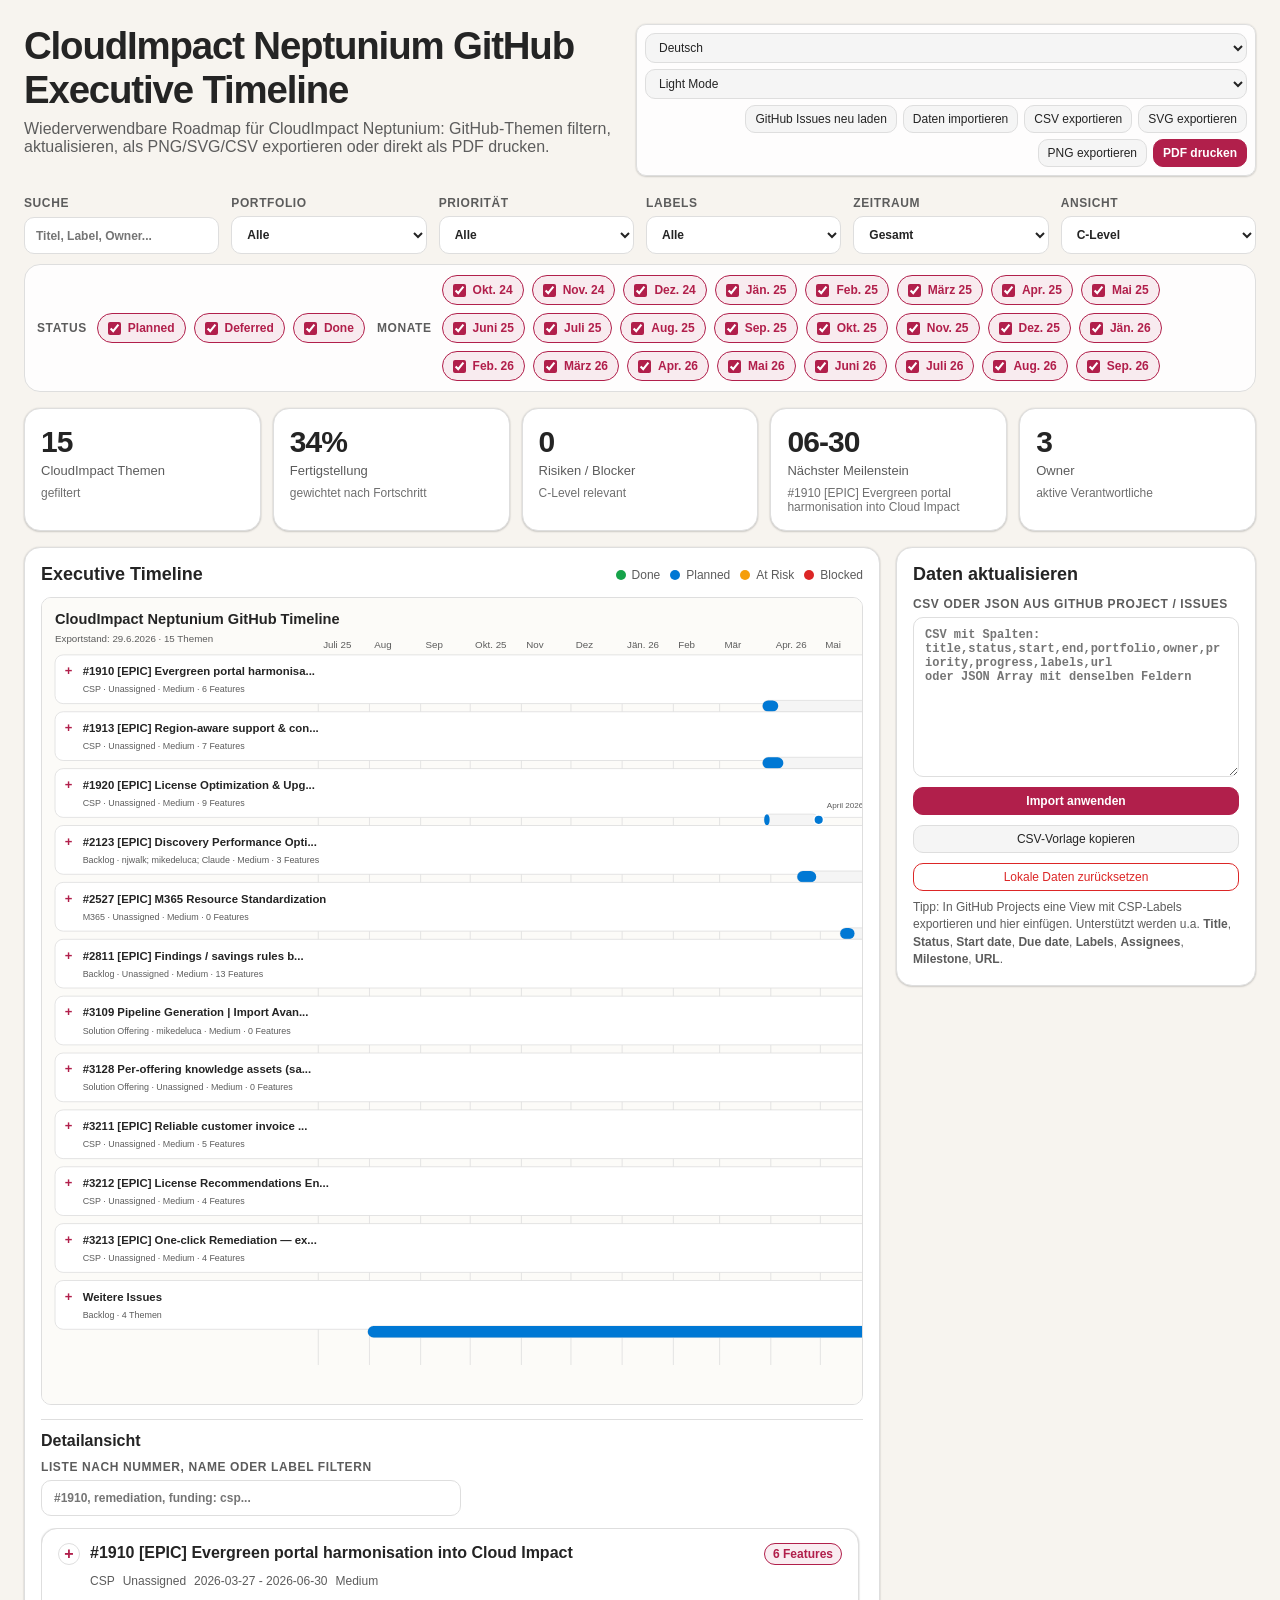
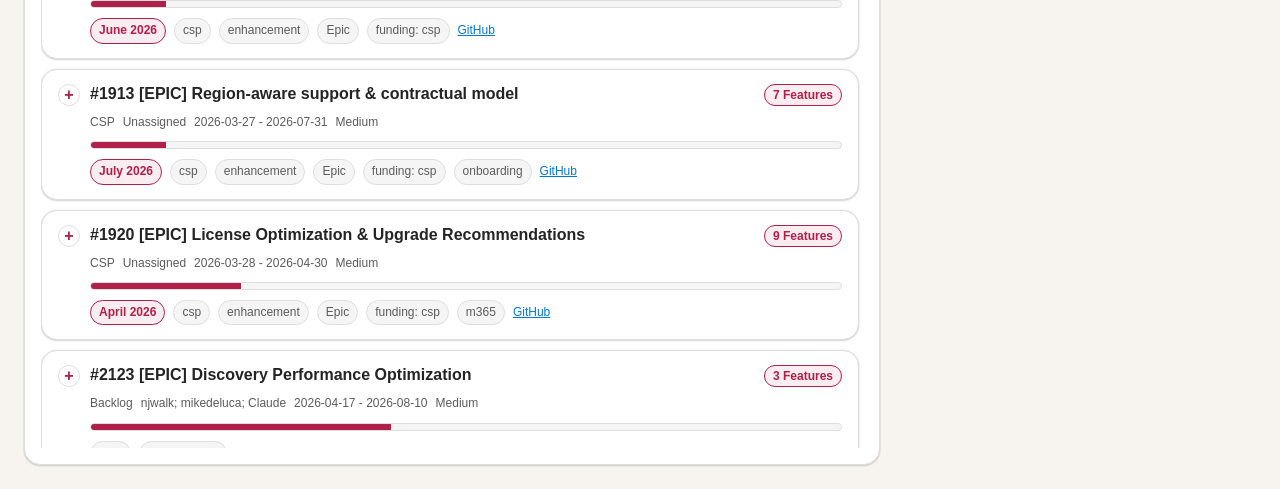
==== commit a2fd2e70: "Add month filter to timeline Co-authored-by: Copilot <223556219+Copilot@users.noreply.github.com>" ====
--- a/cloudimpact-timeline/index.html
+++ b/cloudimpact-timeline/index.html
@@ -172,14 +172,20 @@
       box-shadow: 0 0 0 3px var(--cp-accent-soft);
     }
     .status-strip {
-      display: flex;
-      align-items: center;
+      display: grid;
+      grid-template-columns: minmax(220px, auto) minmax(0, 1fr);
       gap: 12px;
       margin-bottom: 16px;
       border: 1px solid var(--cp-border);
       background: var(--cp-panel);
       border-radius: 16px;
       padding: 10px 12px;
+    }
+    .strip-group {
+      display: flex;
+      align-items: center;
+      gap: 10px;
+      min-width: 0;
     }
     .status-strip .strip-title {
       color: var(--cp-text-muted);
@@ -514,7 +520,8 @@
     @media (max-width: 1100px) {
       header, .content { grid-template-columns: 1fr; }
       .filters, .metrics { grid-template-columns: repeat(2, 1fr); }
-      .status-strip { align-items: flex-start; flex-direction: column; }
+      .status-strip { grid-template-columns: 1fr; }
+      .strip-group { align-items: flex-start; flex-direction: column; }
       .drawer { position: static; }
     }
     @media print {
@@ -583,8 +590,14 @@
       </label>
     </section>
     <section class="status-strip" aria-label="Status">
-      <div class="strip-title" data-i18n="status">Status</div>
-      <div class="multi-check" id="statusOptions" aria-label="Status"></div>
+      <div class="strip-group">
+        <div class="strip-title" data-i18n="status">Status</div>
+        <div class="multi-check" id="statusOptions" aria-label="Status"></div>
+      </div>
+      <div class="strip-group">
+        <div class="strip-title" data-i18n="months">Months</div>
+        <div class="multi-check" id="monthOptions" aria-label="Months"></div>
+      </div>
     </section>
 
     <section class="metrics" aria-label="Kennzahlen">
@@ -15016,6 +15029,7 @@
       search: document.getElementById("search"),
       portfolio: document.getElementById("portfolio"),
       statusOptions: document.getElementById("statusOptions"),
+      monthOptions: document.getElementById("monthOptions"),
       priority: document.getElementById("priority"),
       labels: document.getElementById("labels"),
       range: document.getElementById("range"),
@@ -15044,6 +15058,7 @@
         searchPlaceholder: "Titel, Label, Owner...",
         portfolio: "Portfolio",
         status: "Status",
+        months: "Monate",
         priority: "Priorität",
         labels: "Labels",
         timeframe: "Zeitraum",
@@ -15111,6 +15126,7 @@
         searchPlaceholder: "Title, label, owner...",
         portfolio: "Portfolio",
         status: "Status",
+        months: "Months",
         priority: "Priority",
         labels: "Labels",
         timeframe: "Timeframe",
@@ -15178,6 +15194,7 @@
         searchPlaceholder: "Titre, libellé, owner...",
         portfolio: "Portefeuille",
         status: "Statut",
+        months: "Mois",
         priority: "Priorité",
         labels: "Labels",
         timeframe: "Période",
@@ -15414,6 +15431,7 @@
         search: els.search.value.trim().toLowerCase(),
         portfolio: els.portfolio.value,
         statuses: selectedStatuses(),
+        months: selectedMonths(),
         priority: els.priority.value,
         labels: els.labels.value,
         range: els.range.value,
@@ -15442,6 +15460,7 @@
       return (!f.search || haystack.includes(f.search))
         && (!f.portfolio || item.portfolio === f.portfolio)
         && (f.statuses.includes(item.status))
+        && itemMatchesSelectedMonths(item, f.months)
         && (!f.priority || item.priority === f.priority)
         && (!f.labels || officialLabels.includes(f.labels))
         && startsBeforeRangeEnd && endsAfterToday;
@@ -15504,9 +15523,63 @@
       `).join("");
     }
 
+    function monthKey(date) {
+      return `${date.getFullYear()}-${String(date.getMonth() + 1).padStart(2, "0")}`;
+    }
+
+    function monthLabel(key) {
+      const [year, month] = key.split("-").map(Number);
+      return new Date(year, month - 1, 1).toLocaleDateString(t("locale"), { month: "short", year: "2-digit" });
+    }
+
+    function monthValues() {
+      if (!items.length) return [];
+      const minDate = new Date(Math.min(...items.map(item => new Date(item.start))));
+      const maxDate = new Date(Math.max(...items.map(item => new Date(item.end))));
+      minDate.setDate(1);
+      maxDate.setDate(1);
+      const values = [];
+      const cursor = new Date(minDate);
+      while (cursor <= maxDate) {
+        values.push(monthKey(cursor));
+        cursor.setMonth(cursor.getMonth() + 1);
+      }
+      return values;
+    }
+
+    function selectedMonths() {
+      return Array.from(els.monthOptions.querySelectorAll('input[type="checkbox"]:checked')).map(input => input.value);
+    }
+
+    function renderMonthOptions() {
+      const values = monthValues();
+      const hadOptions = els.monthOptions.querySelectorAll('input[type="checkbox"]').length > 0;
+      const selected = selectedMonths();
+      const selectedSet = new Set(hadOptions ? selected : values);
+      els.monthOptions.innerHTML = values.map(key => `
+        <label>
+          <input type="checkbox" value="${escapeHtml(key)}" ${selectedSet.has(key) ? "checked" : ""} />
+          <span>${escapeHtml(monthLabel(key))}</span>
+        </label>
+      `).join("");
+    }
+
+    function itemMatchesSelectedMonths(item, selected) {
+      if (!selected.length) return false;
+      const itemStart = new Date(item.start);
+      const itemEnd = new Date(item.end);
+      return selected.some(key => {
+        const [year, month] = key.split("-").map(Number);
+        const monthStart = new Date(year, month - 1, 1);
+        const monthEnd = new Date(year, month, 0, 23, 59, 59, 999);
+        return itemStart <= monthEnd && itemEnd >= monthStart;
+      });
+    }
+
     function refreshOptions() {
       setOptions(els.portfolio, items.map(i => i.portfolio), t("all"));
       renderStatusOptions();
+      renderMonthOptions();
       setOptions(els.priority, items.map(i => i.priority), t("all"));
       setOptions(els.labels, repoLabelNames, t("all"));
     }
@@ -15879,6 +15952,7 @@
 
     document.querySelectorAll("input, select:not(#language):not(#themeMode)").forEach(el => el.addEventListener("input", render));
     els.statusOptions.addEventListener("change", render);
+    els.monthOptions.addEventListener("change", render);
     els.timeline.addEventListener("click", event => {
       const epicRow = event.target.closest("[data-epic-number]");
       if (!epicRow) return;
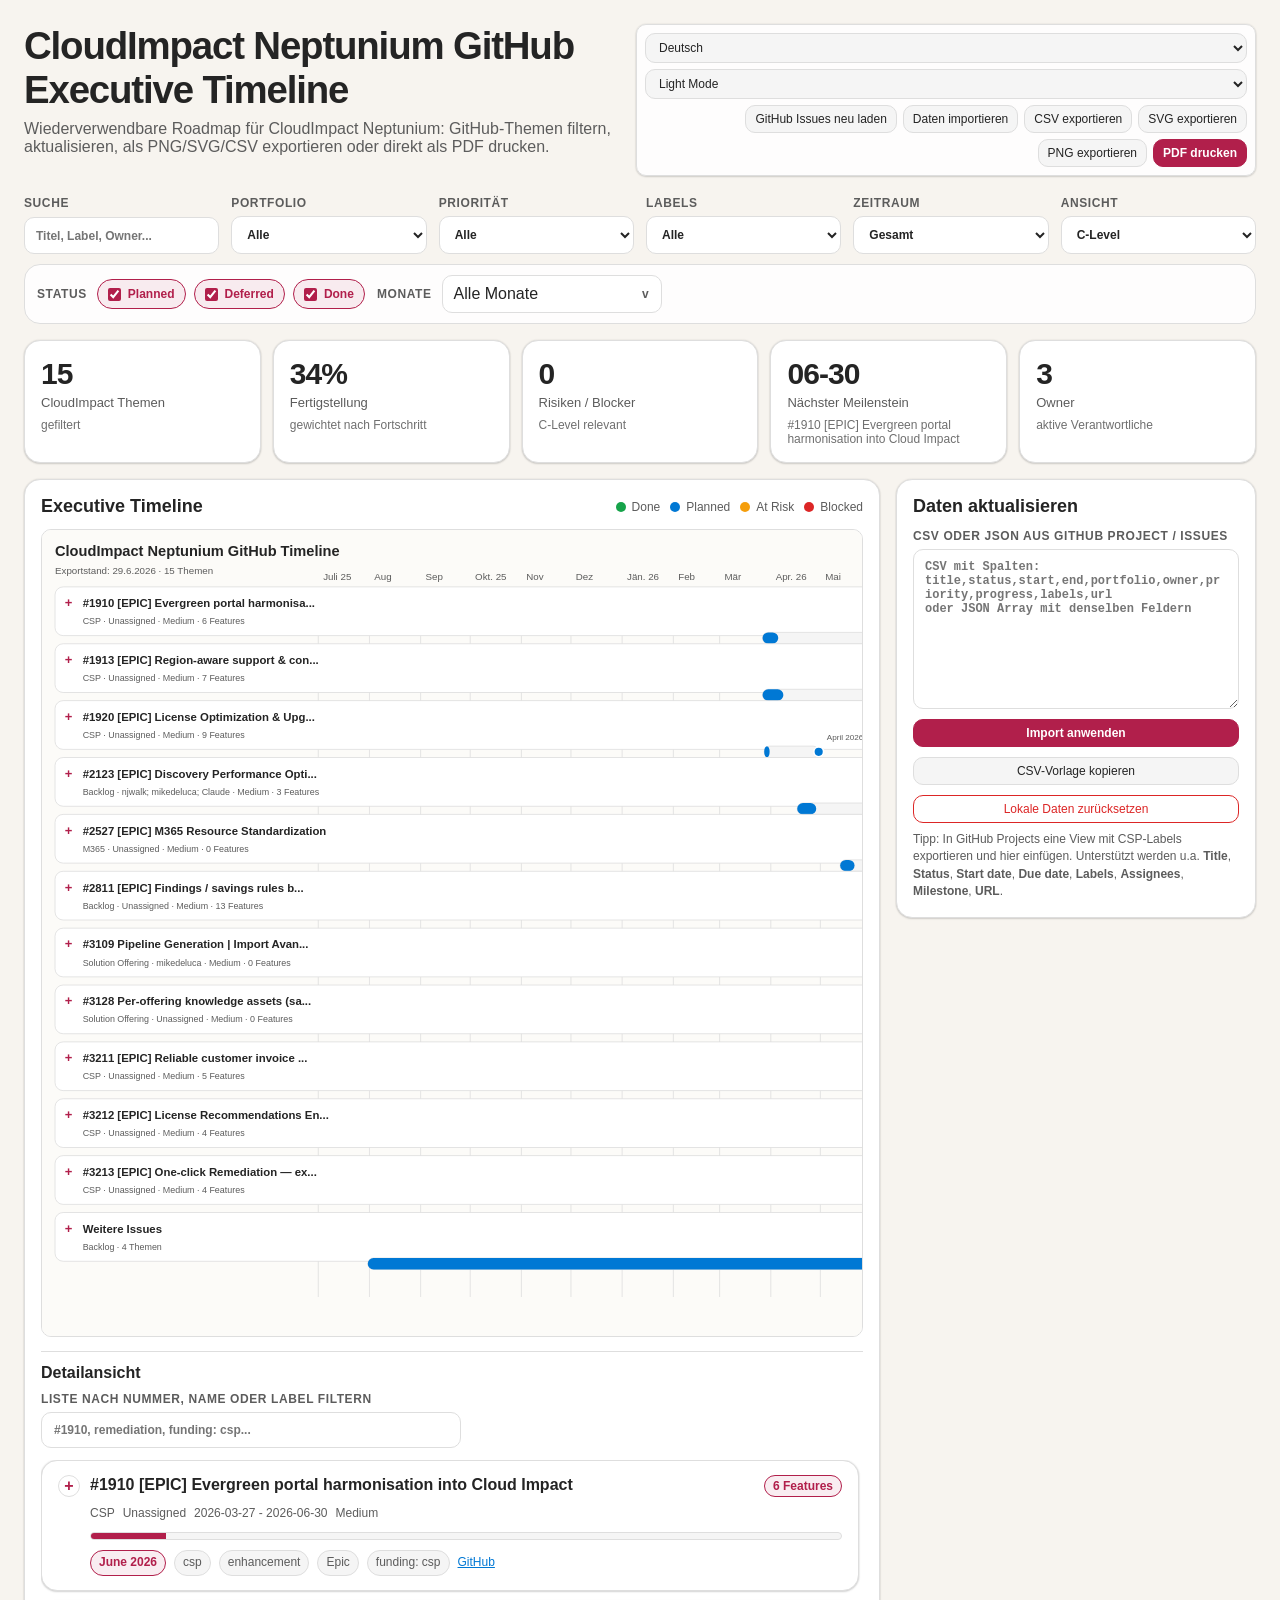
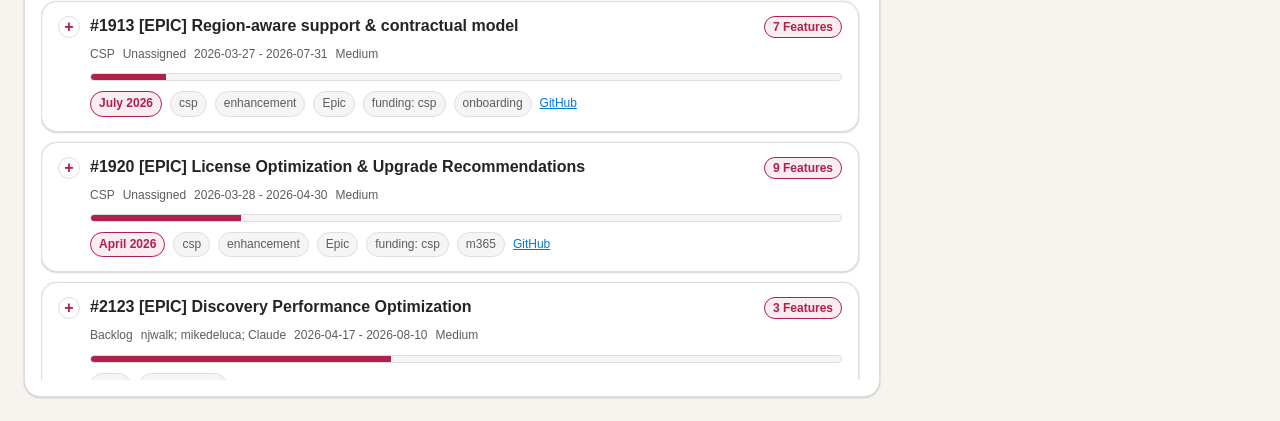
==== commit 2ff52e49: "Make timeline month filter dynamic Co-authored-by: Copilot <223556219+Copilot@users.noreply.github.c" ====
--- a/cloudimpact-timeline/index.html
+++ b/cloudimpact-timeline/index.html
@@ -228,6 +228,54 @@
       border-color: var(--cp-accent);
       background: var(--cp-accent-soft);
       color: var(--cp-accent);
+    }
+    .month-dropdown {
+      position: relative;
+      min-width: 220px;
+    }
+    .month-dropdown-button {
+      width: 100%;
+      min-height: 38px;
+      border: 1px solid var(--cp-border);
+      border-radius: 0.625rem;
+      background: var(--cp-surface);
+      color: var(--cp-text);
+      padding: 8px 34px 8px 11px;
+      text-align: left;
+      cursor: pointer;
+      position: relative;
+    }
+    .month-dropdown-button::after {
+      content: "v";
+      position: absolute;
+      right: 12px;
+      top: 50%;
+      transform: translateY(-50%);
+      color: var(--cp-text-muted);
+      font-size: 12px;
+      font-weight: 700;
+    }
+    .month-dropdown.open .month-dropdown-button {
+      border-color: var(--cp-accent);
+      box-shadow: 0 0 0 3px var(--cp-accent-soft);
+    }
+    .month-menu {
+      display: none;
+      position: absolute;
+      z-index: 20;
+      top: calc(100% + 6px);
+      left: 0;
+      min-width: 280px;
+      max-height: 280px;
+      overflow: auto;
+      padding: 8px;
+      border: 1px solid var(--cp-border);
+      border-radius: 0.625rem;
+      background: var(--cp-panel-strong);
+      box-shadow: var(--cp-shadow);
+    }
+    .month-dropdown.open .month-menu {
+      display: grid;
     }
     .metrics {
       display: grid;
@@ -596,7 +644,12 @@
       </div>
       <div class="strip-group">
         <div class="strip-title" data-i18n="months">Months</div>
-        <div class="multi-check" id="monthOptions" aria-label="Months"></div>
+        <div class="month-dropdown" id="monthDropdown">
+          <button type="button" class="month-dropdown-button" id="monthDropdownButton" aria-expanded="false">
+            <span id="monthDropdownLabel">All months</span>
+          </button>
+          <div class="multi-check month-menu" id="monthOptions" aria-label="Months"></div>
+        </div>
       </div>
     </section>
 
@@ -15029,6 +15082,9 @@
       search: document.getElementById("search"),
       portfolio: document.getElementById("portfolio"),
       statusOptions: document.getElementById("statusOptions"),
+      monthDropdown: document.getElementById("monthDropdown"),
+      monthDropdownButton: document.getElementById("monthDropdownButton"),
+      monthDropdownLabel: document.getElementById("monthDropdownLabel"),
       monthOptions: document.getElementById("monthOptions"),
       priority: document.getElementById("priority"),
       labels: document.getElementById("labels"),
@@ -15059,6 +15115,9 @@
         portfolio: "Portfolio",
         status: "Status",
         months: "Monate",
+        allMonths: "Alle Monate",
+        noMonths: "Keine Monate",
+        monthsSelected: count => `${count} Monate ausgewählt`,
         priority: "Priorität",
         labels: "Labels",
         timeframe: "Zeitraum",
@@ -15127,6 +15186,9 @@
         portfolio: "Portfolio",
         status: "Status",
         months: "Months",
+        allMonths: "All months",
+        noMonths: "No months",
+        monthsSelected: count => `${count} months selected`,
         priority: "Priority",
         labels: "Labels",
         timeframe: "Timeframe",
@@ -15195,6 +15257,9 @@
         portfolio: "Portefeuille",
         status: "Statut",
         months: "Mois",
+        allMonths: "Tous les mois",
+        noMonths: "Aucun mois",
+        monthsSelected: count => `${count} mois selectionnes`,
         priority: "Priorité",
         labels: "Labels",
         timeframe: "Période",
@@ -15451,7 +15516,8 @@
       }).sort(sortByStartThenNumber);
     }
 
-    function matchesBaseFilters(item, f) {
+    function matchesBaseFilters(item, f, options = {}) {
+      const includeMonths = options.includeMonths !== false;
       const rangeEnd = f.range === "all" ? null : addDays(today, Number(f.range));
       const officialLabels = labelsForItem(item);
       const haystack = `${item.title} ${officialLabels.join(" ")} ${item.owner} ${item.portfolio} ${item.status} ${item.priority}`.toLowerCase();
@@ -15460,7 +15526,7 @@
       return (!f.search || haystack.includes(f.search))
         && (!f.portfolio || item.portfolio === f.portfolio)
         && (f.statuses.includes(item.status))
-        && itemMatchesSelectedMonths(item, f.months)
+        && (!includeMonths || itemMatchesSelectedMonths(item, f.months))
         && (!f.priority || item.priority === f.priority)
         && (!f.labels || officialLabels.includes(f.labels))
         && startsBeforeRangeEnd && endsAfterToday;
@@ -15532,10 +15598,40 @@
       return new Date(year, month - 1, 1).toLocaleDateString(t("locale"), { month: "short", year: "2-digit" });
     }
 
-    function monthValues() {
-      if (!items.length) return [];
-      const minDate = new Date(Math.min(...items.map(item => new Date(item.start))));
-      const maxDate = new Date(Math.max(...items.map(item => new Date(item.end))));
+    function timelineItemsForMonthOptions() {
+      const f = currentFilters();
+      const candidates = items.filter(item => matchesBaseFilters(item, f, { includeMonths: false }));
+      const displayItems = candidates.filter(item => {
+        const executiveRelevant = f.viewMode !== "executive" || isExecutiveRelevant(item);
+        return executiveRelevant;
+      });
+      const allByNumber = new Map(items.map(item => [itemNumber(item), item]).filter(([number]) => number));
+      const optionItems = new Map(displayItems.map(item => [itemNumber(item), item]).filter(([number]) => number));
+      const epicNumbers = new Set();
+
+      displayItems.forEach(item => {
+        const number = itemNumber(item);
+        if (isEpic(item)) epicNumbers.add(number);
+        parentEpicNumbers(item).forEach(epicNumber => {
+          if (allByNumber.has(epicNumber)) epicNumbers.add(epicNumber);
+        });
+      });
+
+      epicNumbers.forEach(epicNumber => {
+        const epic = allByNumber.get(epicNumber);
+        if (epic) optionItems.set(epicNumber, epic);
+        candidates
+          .filter(item => !isEpic(item) && parentEpicNumbers(item).includes(epicNumber))
+          .forEach(item => optionItems.set(itemNumber(item), item));
+      });
+
+      return [...optionItems.values()];
+    }
+
+    function monthValues(sourceItems = items) {
+      if (!sourceItems.length) return [];
+      const minDate = new Date(Math.min(...sourceItems.map(item => new Date(item.start))));
+      const maxDate = new Date(Math.max(...sourceItems.map(item => new Date(item.end))));
       minDate.setDate(1);
       maxDate.setDate(1);
       const values = [];
@@ -15551,17 +15647,33 @@
       return Array.from(els.monthOptions.querySelectorAll('input[type="checkbox"]:checked')).map(input => input.value);
     }
 
+    function updateMonthDropdownLabel(values = monthValues(timelineItemsForMonthOptions())) {
+      const selected = selectedMonths();
+      if (!values.length || !selected.length) {
+        els.monthDropdownLabel.textContent = t("noMonths");
+      } else if (selected.length === values.length) {
+        els.monthDropdownLabel.textContent = t("allMonths");
+      } else if (selected.length === 1) {
+        els.monthDropdownLabel.textContent = monthLabel(selected[0]);
+      } else {
+        els.monthDropdownLabel.textContent = t("monthsSelected", selected.length);
+      }
+    }
+
     function renderMonthOptions() {
-      const values = monthValues();
-      const hadOptions = els.monthOptions.querySelectorAll('input[type="checkbox"]').length > 0;
+      const values = monthValues(timelineItemsForMonthOptions());
+      const existingInputs = Array.from(els.monthOptions.querySelectorAll('input[type="checkbox"]'));
+      const hadOptions = existingInputs.length > 0;
       const selected = selectedMonths();
-      const selectedSet = new Set(hadOptions ? selected : values);
+      const allPreviouslySelected = hadOptions && selected.length === existingInputs.length;
+      const selectedSet = new Set(!hadOptions || allPreviouslySelected ? values : selected.filter(value => values.includes(value)));
       els.monthOptions.innerHTML = values.map(key => `
         <label>
           <input type="checkbox" value="${escapeHtml(key)}" ${selectedSet.has(key) ? "checked" : ""} />
           <span>${escapeHtml(monthLabel(key))}</span>
         </label>
       `).join("");
+      updateMonthDropdownLabel(values);
     }
 
     function itemMatchesSelectedMonths(item, selected) {
@@ -15813,12 +15925,13 @@
     function renderTimeline(data) {
       const svg = els.timeline;
       const width = 1280, left = 340, right = 72, top = 104, rowH = 70, bottom = 48;
-      const minDate = data.length ? new Date(Math.min(...data.map(i => new Date(i.start)))) : today;
-      const maxDate = data.length ? new Date(Math.max(...data.map(i => new Date(i.end)))) : addDays(today, 180);
+      const timelineRows = timelineRowsFor(data);
+      const timelineItems = timelineRows.map(row => row.item);
+      const minDate = timelineItems.length ? new Date(Math.min(...timelineItems.map(i => new Date(i.start)))) : today;
+      const maxDate = timelineItems.length ? new Date(Math.max(...timelineItems.map(i => new Date(i.end)))) : addDays(today, 180);
       minDate.setDate(1);
       maxDate.setDate(1);
       maxDate.setMonth(maxDate.getMonth() + 1);
-      const timelineRows = timelineRowsFor(data);
       const height = top + Math.max(timelineRows.length, 1) * rowH + bottom;
       const chartW = width - left - right;
       const span = Math.max(1, maxDate - minDate);
@@ -15948,11 +16061,28 @@
       setTimeout(() => els.toast.classList.remove("show"), 2200);
     }
 
+    function setMonthDropdownOpen(open) {
+      els.monthDropdown.classList.toggle("open", open);
+      els.monthDropdownButton.setAttribute("aria-expanded", String(open));
+    }
+
     applyTheme();
 
     document.querySelectorAll("input, select:not(#language):not(#themeMode)").forEach(el => el.addEventListener("input", render));
     els.statusOptions.addEventListener("change", render);
-    els.monthOptions.addEventListener("change", render);
+    els.monthOptions.addEventListener("change", () => {
+      render();
+      setMonthDropdownOpen(true);
+    });
+    els.monthDropdownButton.addEventListener("click", event => {
+      event.stopPropagation();
+      setMonthDropdownOpen(!els.monthDropdown.classList.contains("open"));
+    });
+    els.monthDropdown.addEventListener("click", event => event.stopPropagation());
+    document.addEventListener("click", () => setMonthDropdownOpen(false));
+    document.addEventListener("keydown", event => {
+      if (event.key === "Escape") setMonthDropdownOpen(false);
+    });
     els.timeline.addEventListener("click", event => {
       const epicRow = event.target.closest("[data-epic-number]");
       if (!epicRow) return;
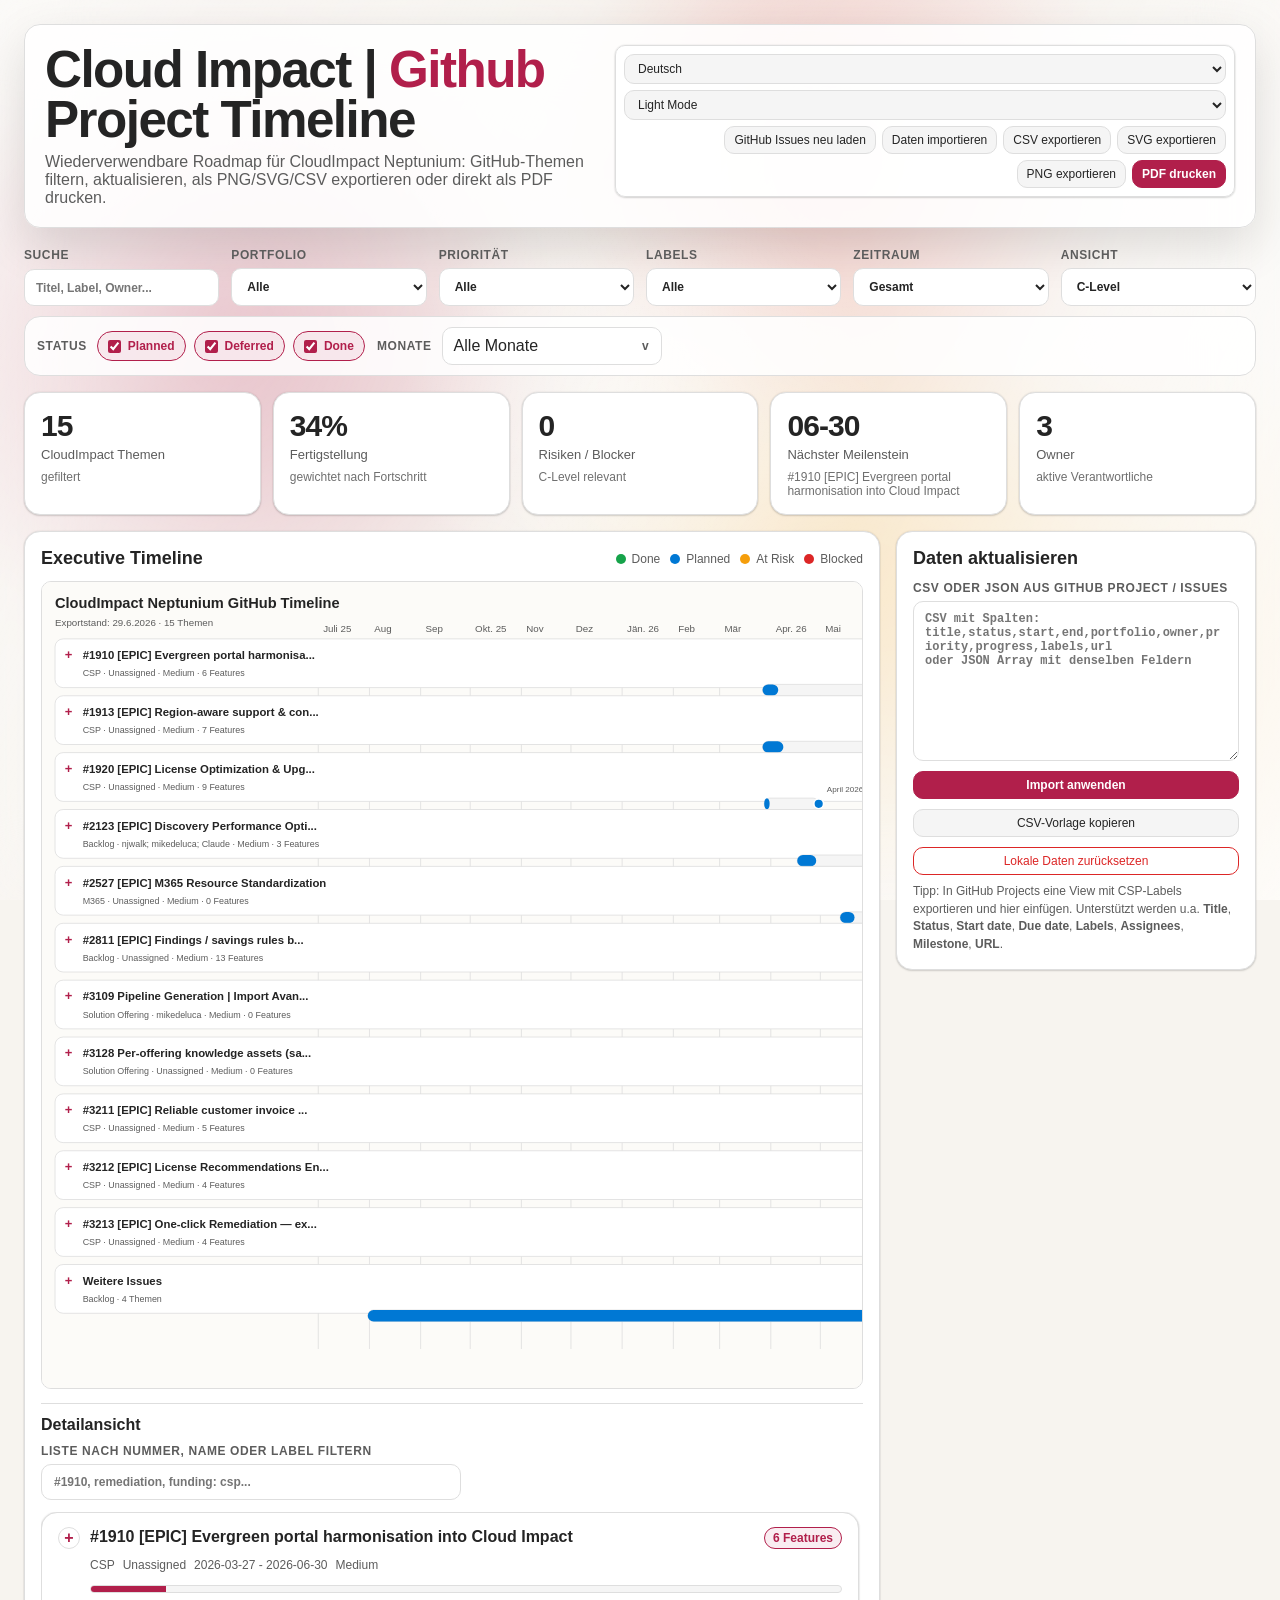
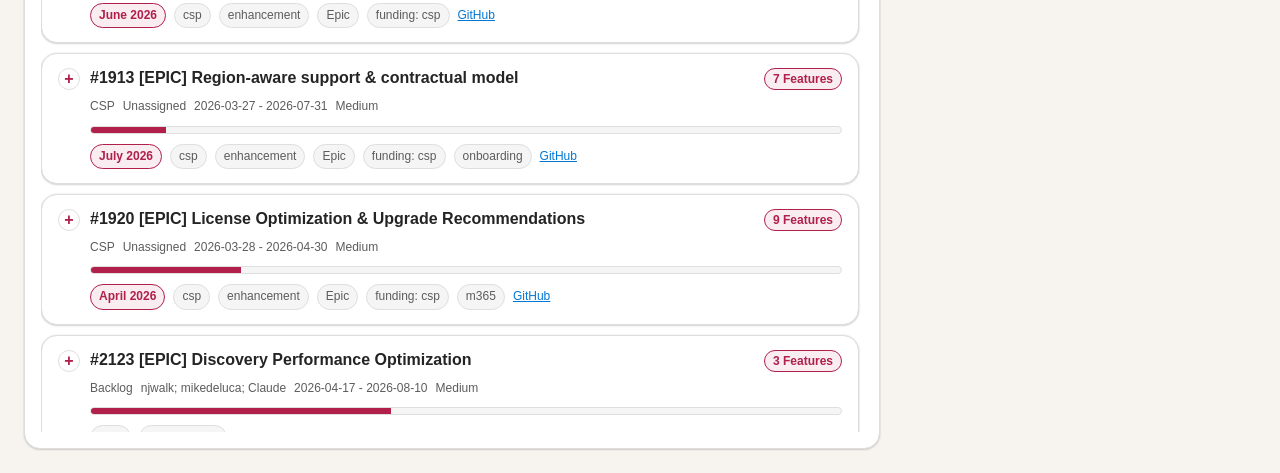
==== commit 073260a9: "Update timeline hero title and background Co-authored-by: Copilot <223556219+Copilot@users.noreply.g" ====
--- a/cloudimpact-timeline/index.html
+++ b/cloudimpact-timeline/index.html
@@ -3,7 +3,7 @@
 <head>
   <meta charset="utf-8" />
   <meta name="viewport" content="width=device-width, initial-scale=1" />
-  <title>CloudImpact Neptunium GitHub Executive Timeline</title>
+  <title>Cloud Impact | Github Project Timeline</title>
   <link rel="icon" href="data:," />
   <script>
     (() => {
@@ -70,9 +70,27 @@
     * { box-sizing: border-box; }
     body {
       margin: 0;
-      background: var(--cp-bg);
+      min-height: 100vh;
+      background:
+        radial-gradient(circle at 18% 38%, color-mix(in srgb, var(--cp-accent) 34%, transparent) 0, transparent 28%),
+        radial-gradient(circle at 66% 18%, color-mix(in srgb, var(--cp-danger) 24%, transparent) 0, transparent 26%),
+        radial-gradient(circle at 66% 64%, color-mix(in srgb, var(--cp-warning) 28%, transparent) 0, transparent 30%),
+        radial-gradient(circle at 92% 78%, color-mix(in srgb, var(--cp-warning) 18%, transparent) 0, transparent 26%),
+        var(--cp-bg);
+      background-attachment: fixed;
       color: var(--cp-text);
       font-family: "Segoe UI", Aptos, Calibri, -apple-system, BlinkMacSystemFont, sans-serif;
+    }
+    body::before {
+      content: "";
+      position: fixed;
+      inset: 0;
+      z-index: -1;
+      pointer-events: none;
+      backdrop-filter: blur(46px);
+      background:
+        linear-gradient(115deg, var(--cp-sheen), transparent 44%, var(--cp-overlay)),
+        radial-gradient(circle at 50% 46%, var(--cp-sheen), transparent 30%);
     }
     button, input, select, textarea {
       font: inherit;
@@ -82,6 +100,7 @@
       max-width: 1440px;
       margin: 0 auto;
       padding: 24px;
+      position: relative;
     }
     header {
       display: grid;
@@ -89,12 +108,24 @@
       gap: 16px;
       align-items: start;
       margin-bottom: 20px;
+      padding: 20px;
+      border: 1px solid var(--cp-border);
+      border-radius: 16px;
+      background: var(--cp-panel);
+      box-shadow: var(--cp-shadow);
     }
     h1, h2, h3, p { margin-top: 0; }
     h1 {
       margin-bottom: 8px;
-      font-size: clamp(28px, 3vw, 44px);
+      font-size: clamp(34px, 4vw, 58px);
+      line-height: 0.98;
       letter-spacing: -0.03em;
+    }
+    h1 .title-line {
+      display: block;
+    }
+    h1 .title-accent {
+      color: var(--cp-accent);
     }
     .subtitle {
       margin: 0;
@@ -587,7 +618,7 @@
   <main class="app">
     <header>
       <div>
-        <h1>CloudImpact Neptunium GitHub Executive Timeline</h1>
+        <h1><span class="title-line">Cloud Impact | <span class="title-accent">Github</span></span> <span class="title-line">Project Timeline</span></h1>
         <p class="subtitle" data-i18n="subtitle">Wiederverwendbare Roadmap für alle CSP-relevanten GitHub-Themen: filtern, aktualisieren, als PNG/SVG/CSV exportieren oder direkt als PDF drucken.</p>
       </div>
       <div class="toolbar">
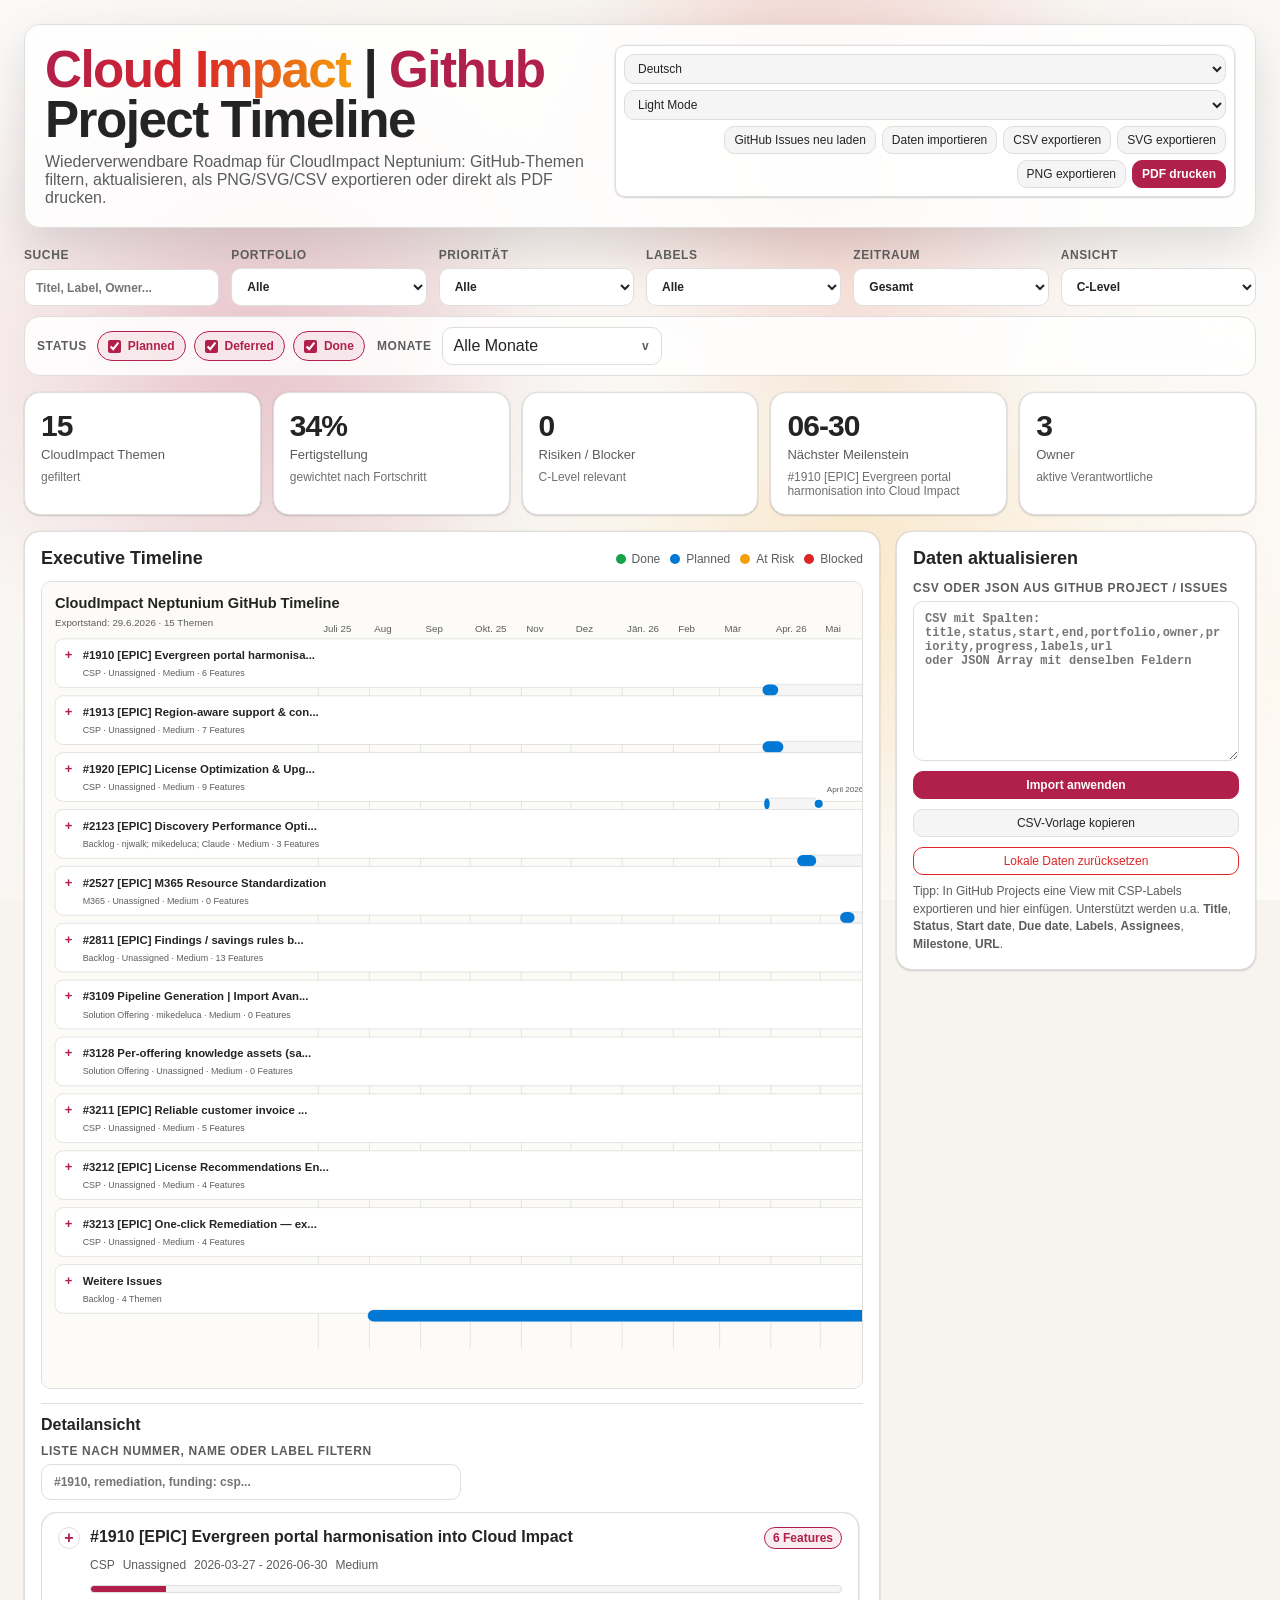
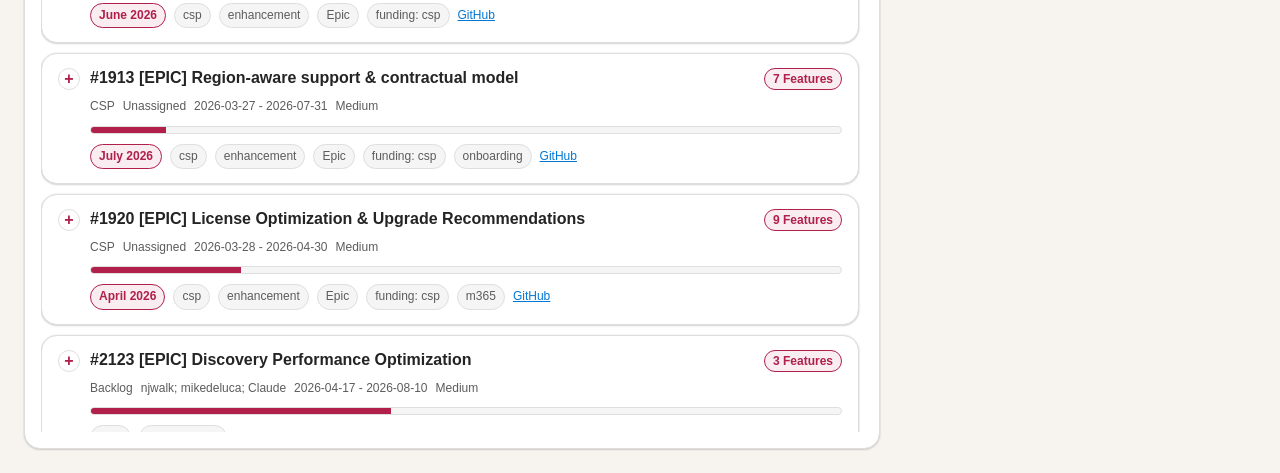
==== commit aa2b1028: "Add gradient styling to Cloud Impact title Co-authored-by: Copilot <223556219+Copilot@users.noreply." ====
--- a/cloudimpact-timeline/index.html
+++ b/cloudimpact-timeline/index.html
@@ -123,6 +123,12 @@
     }
     h1 .title-line {
       display: block;
+    }
+    h1 .title-gradient {
+      background: linear-gradient(90deg, var(--cp-accent), var(--cp-danger), var(--cp-warning));
+      -webkit-background-clip: text;
+      background-clip: text;
+      color: transparent;
     }
     h1 .title-accent {
       color: var(--cp-accent);
@@ -618,7 +624,7 @@
   <main class="app">
     <header>
       <div>
-        <h1><span class="title-line">Cloud Impact | <span class="title-accent">Github</span></span> <span class="title-line">Project Timeline</span></h1>
+        <h1><span class="title-line"><span class="title-gradient">Cloud Impact</span> | <span class="title-accent">Github</span></span> <span class="title-line">Project Timeline</span></h1>
         <p class="subtitle" data-i18n="subtitle">Wiederverwendbare Roadmap für alle CSP-relevanten GitHub-Themen: filtern, aktualisieren, als PNG/SVG/CSV exportieren oder direkt als PDF drucken.</p>
       </div>
       <div class="toolbar">
